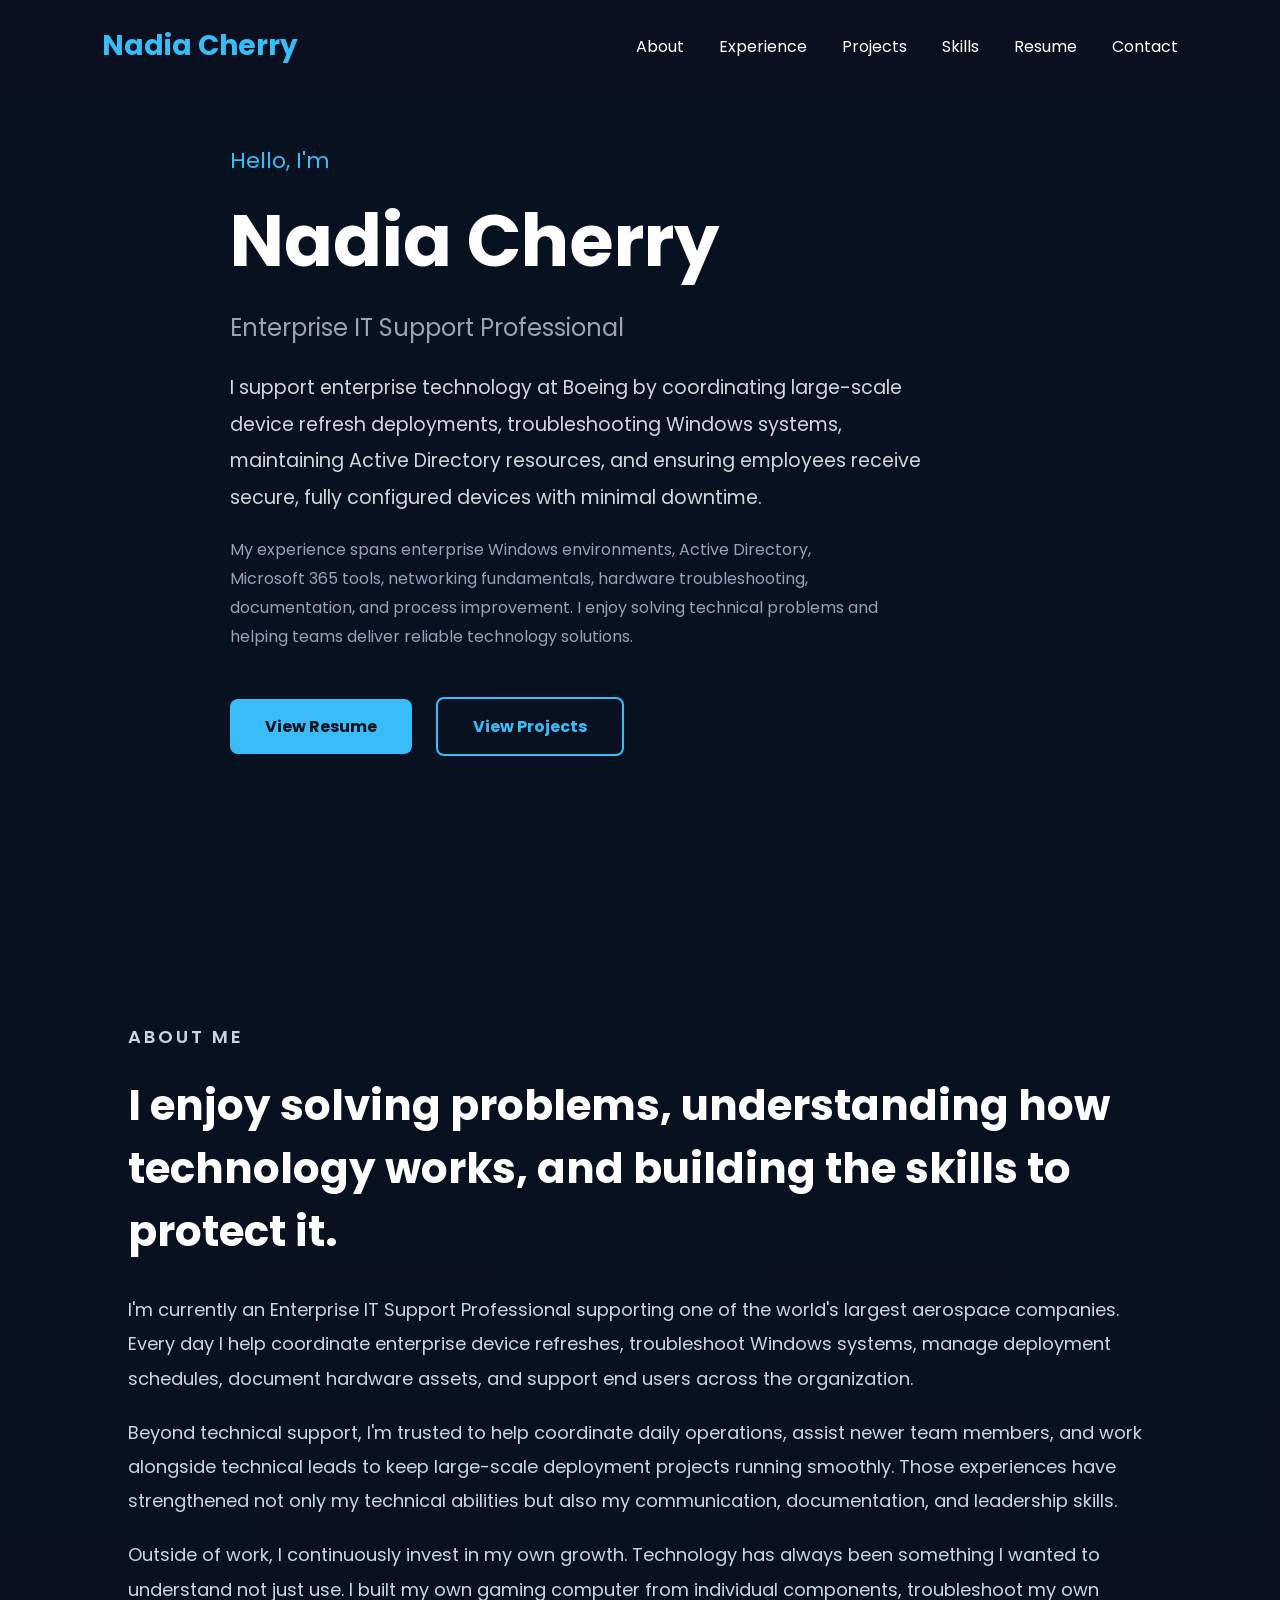
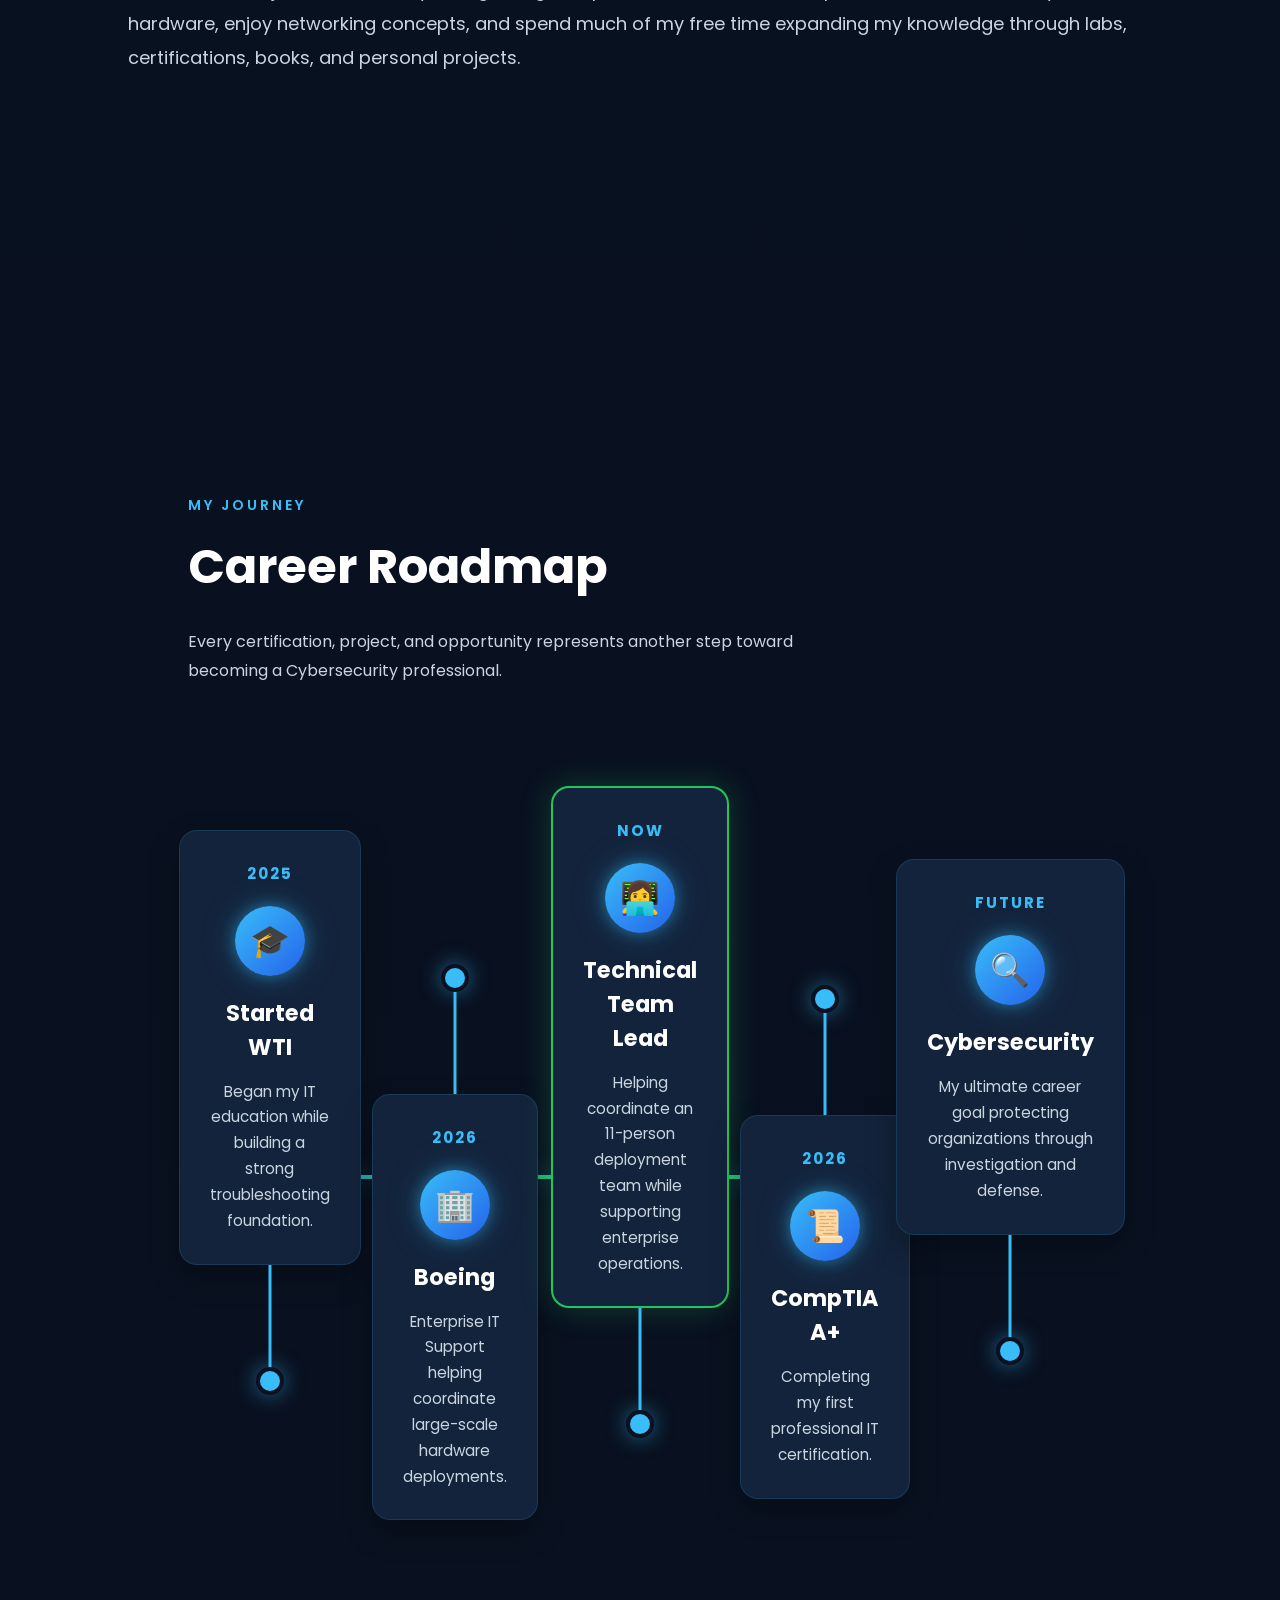
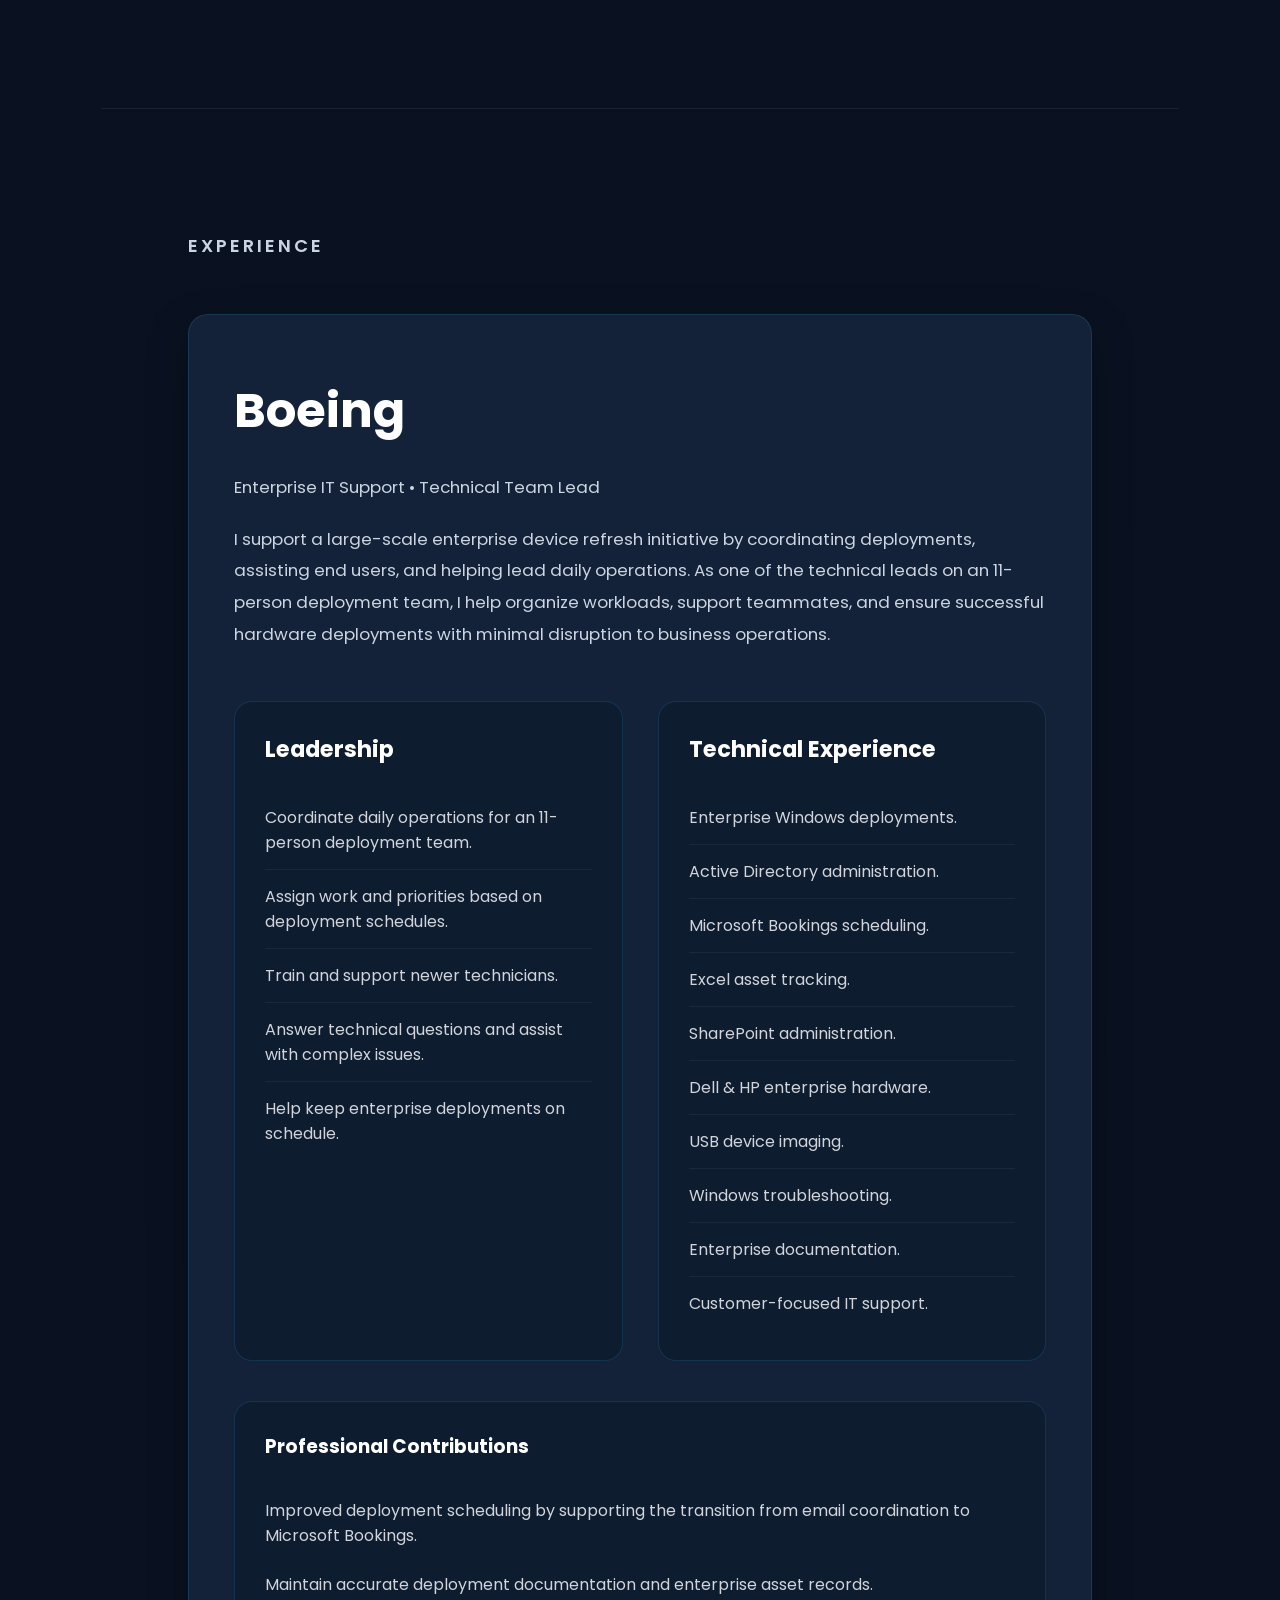
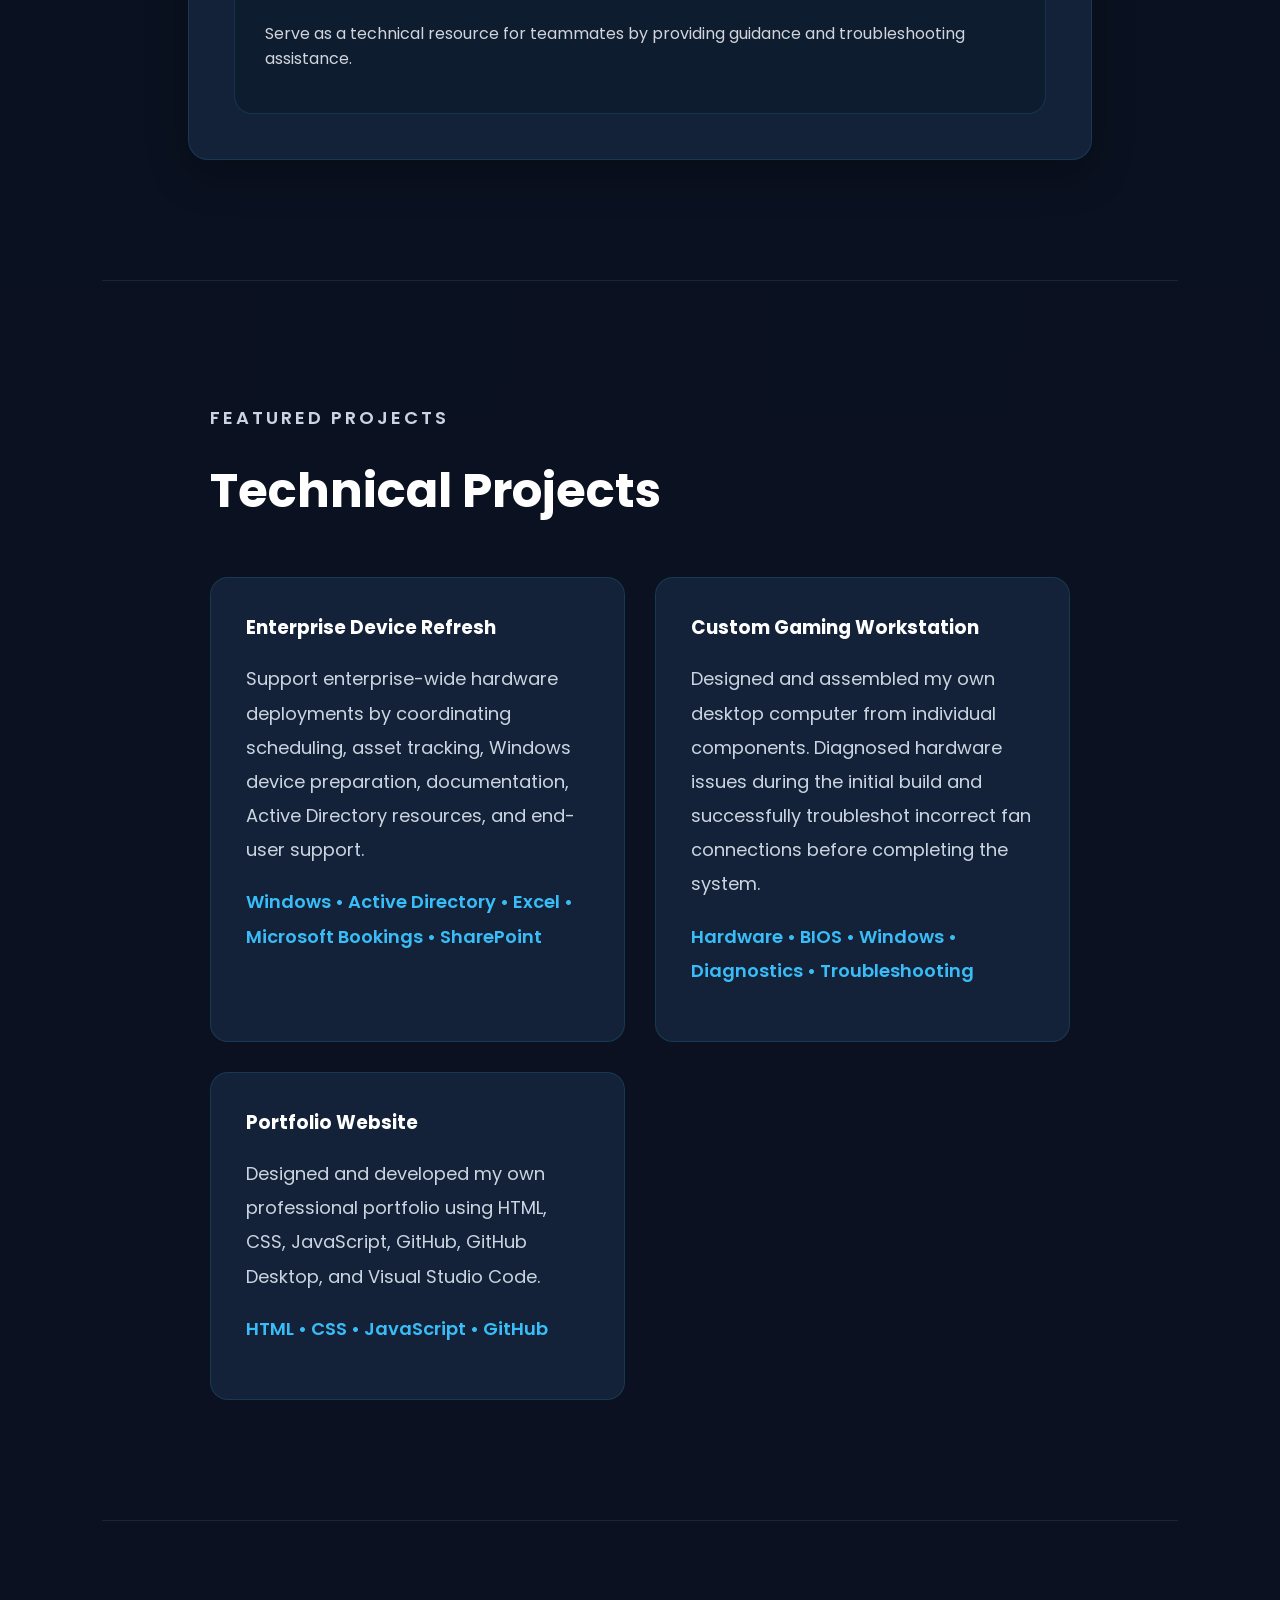
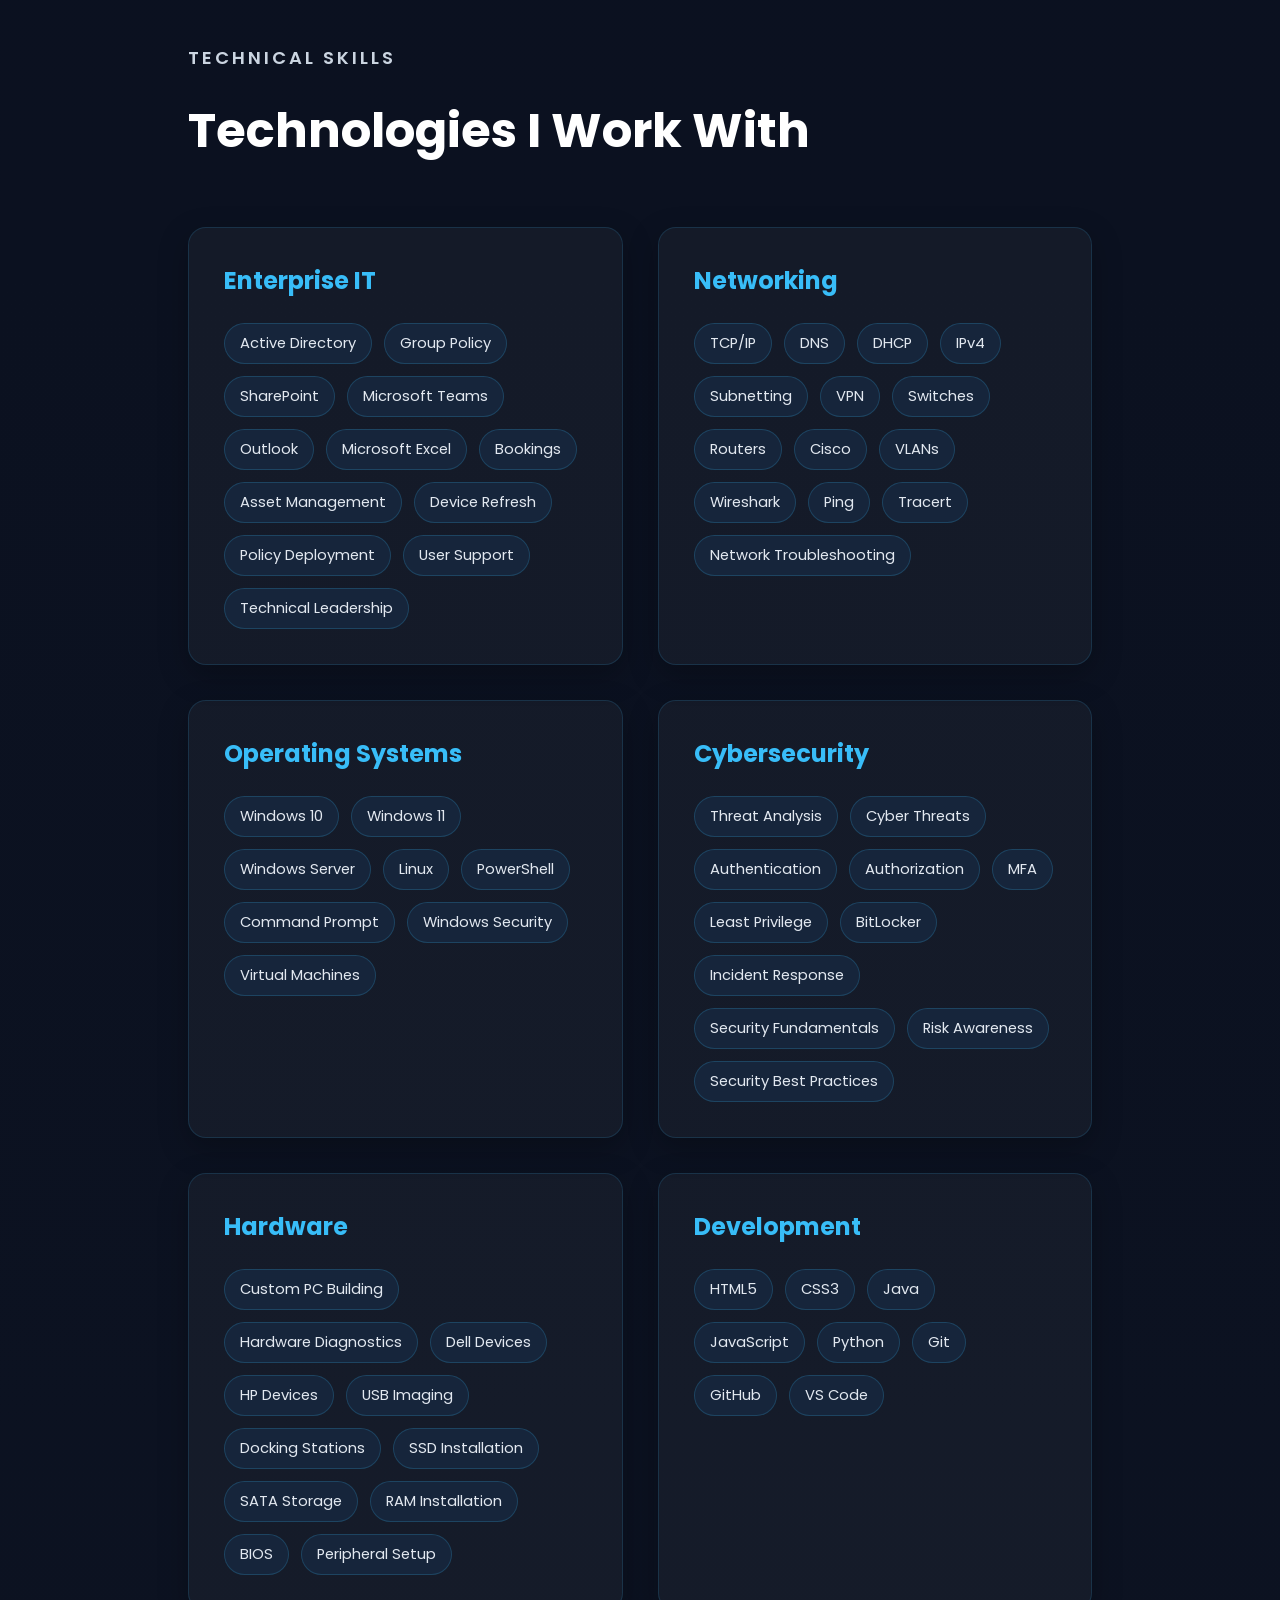
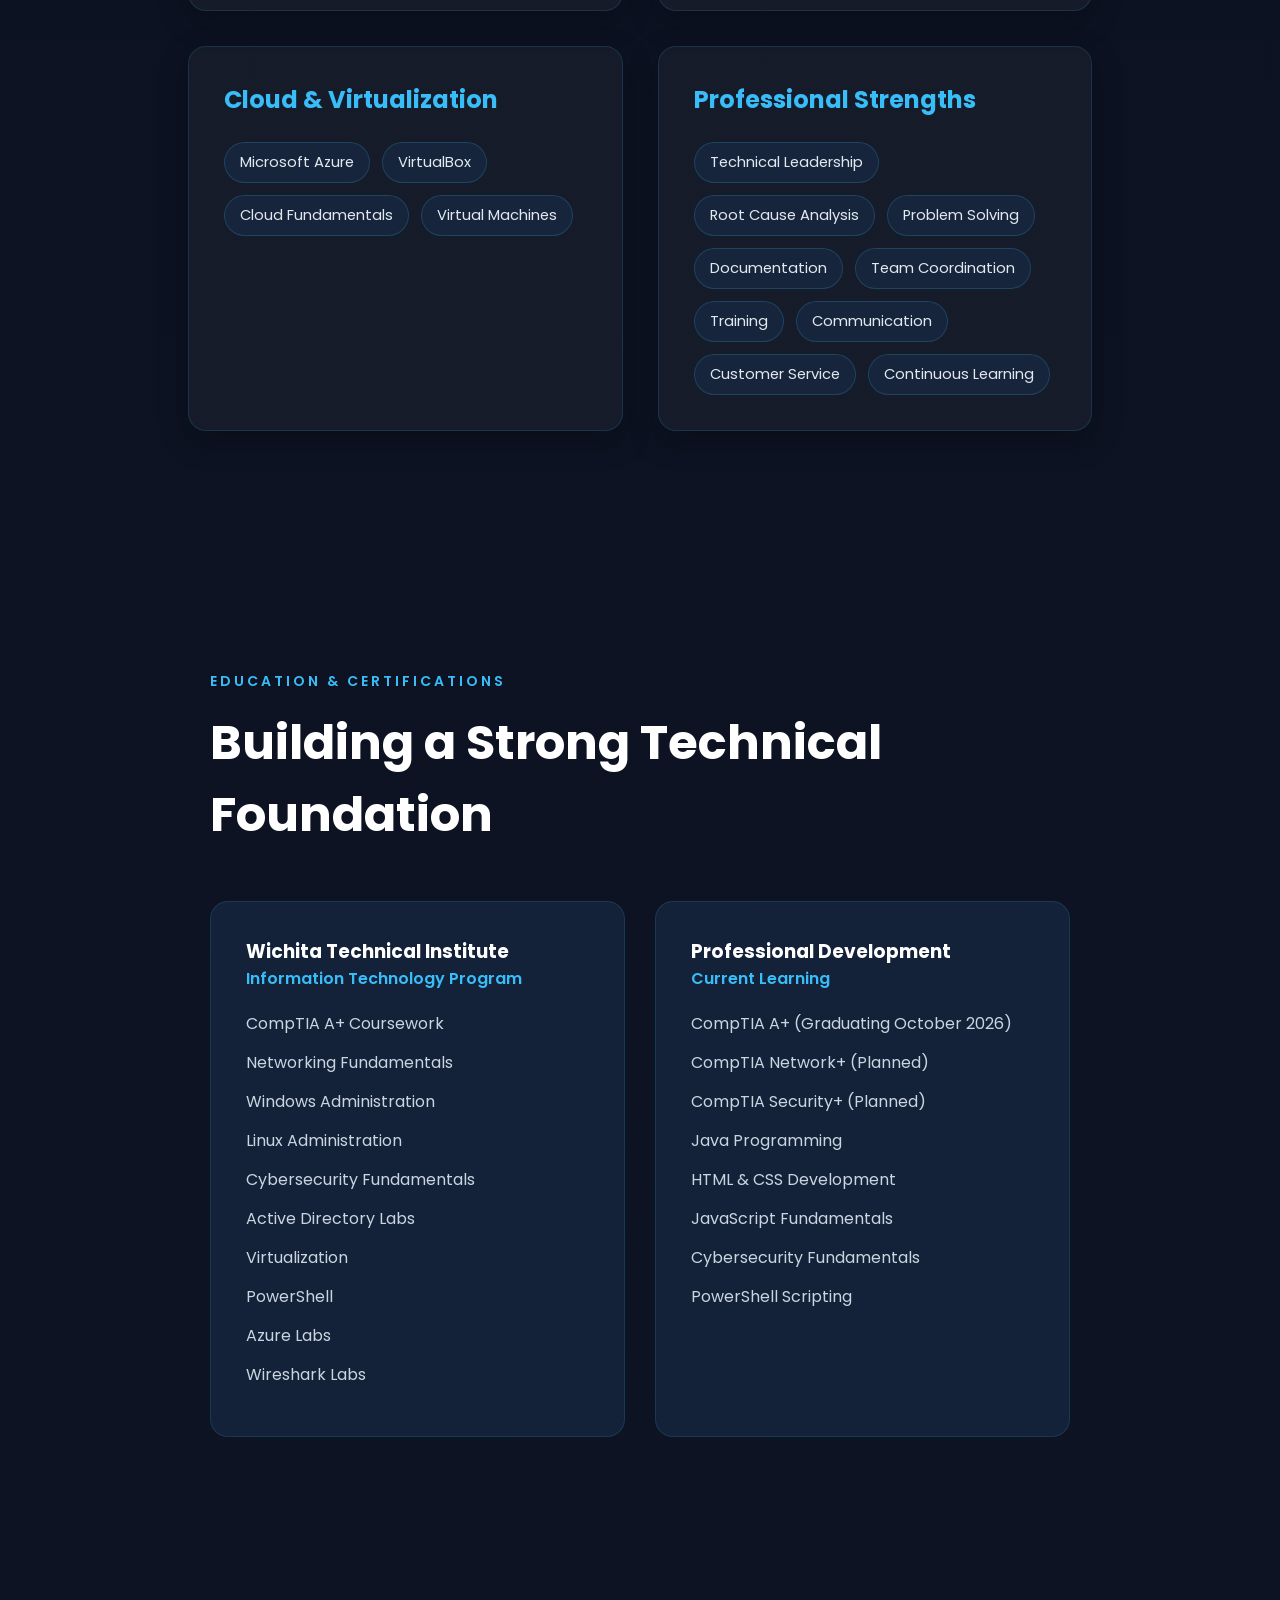
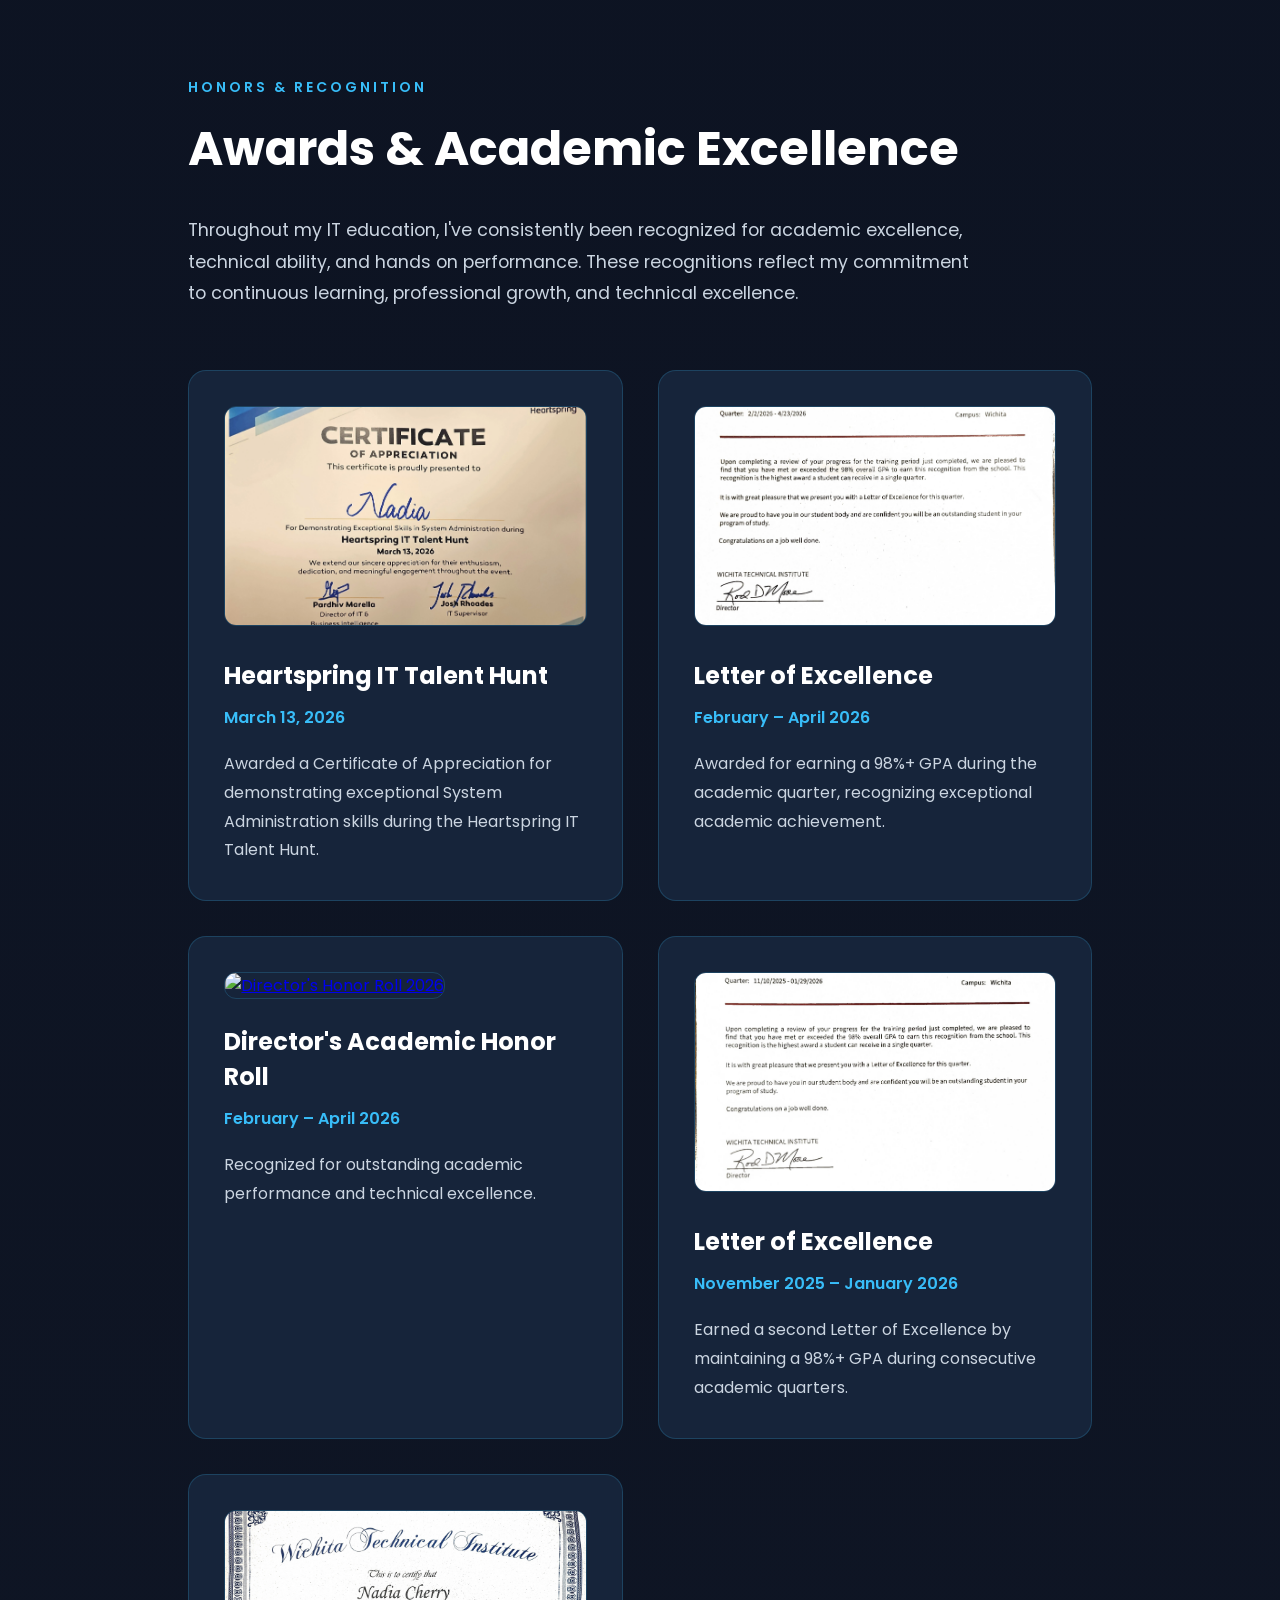
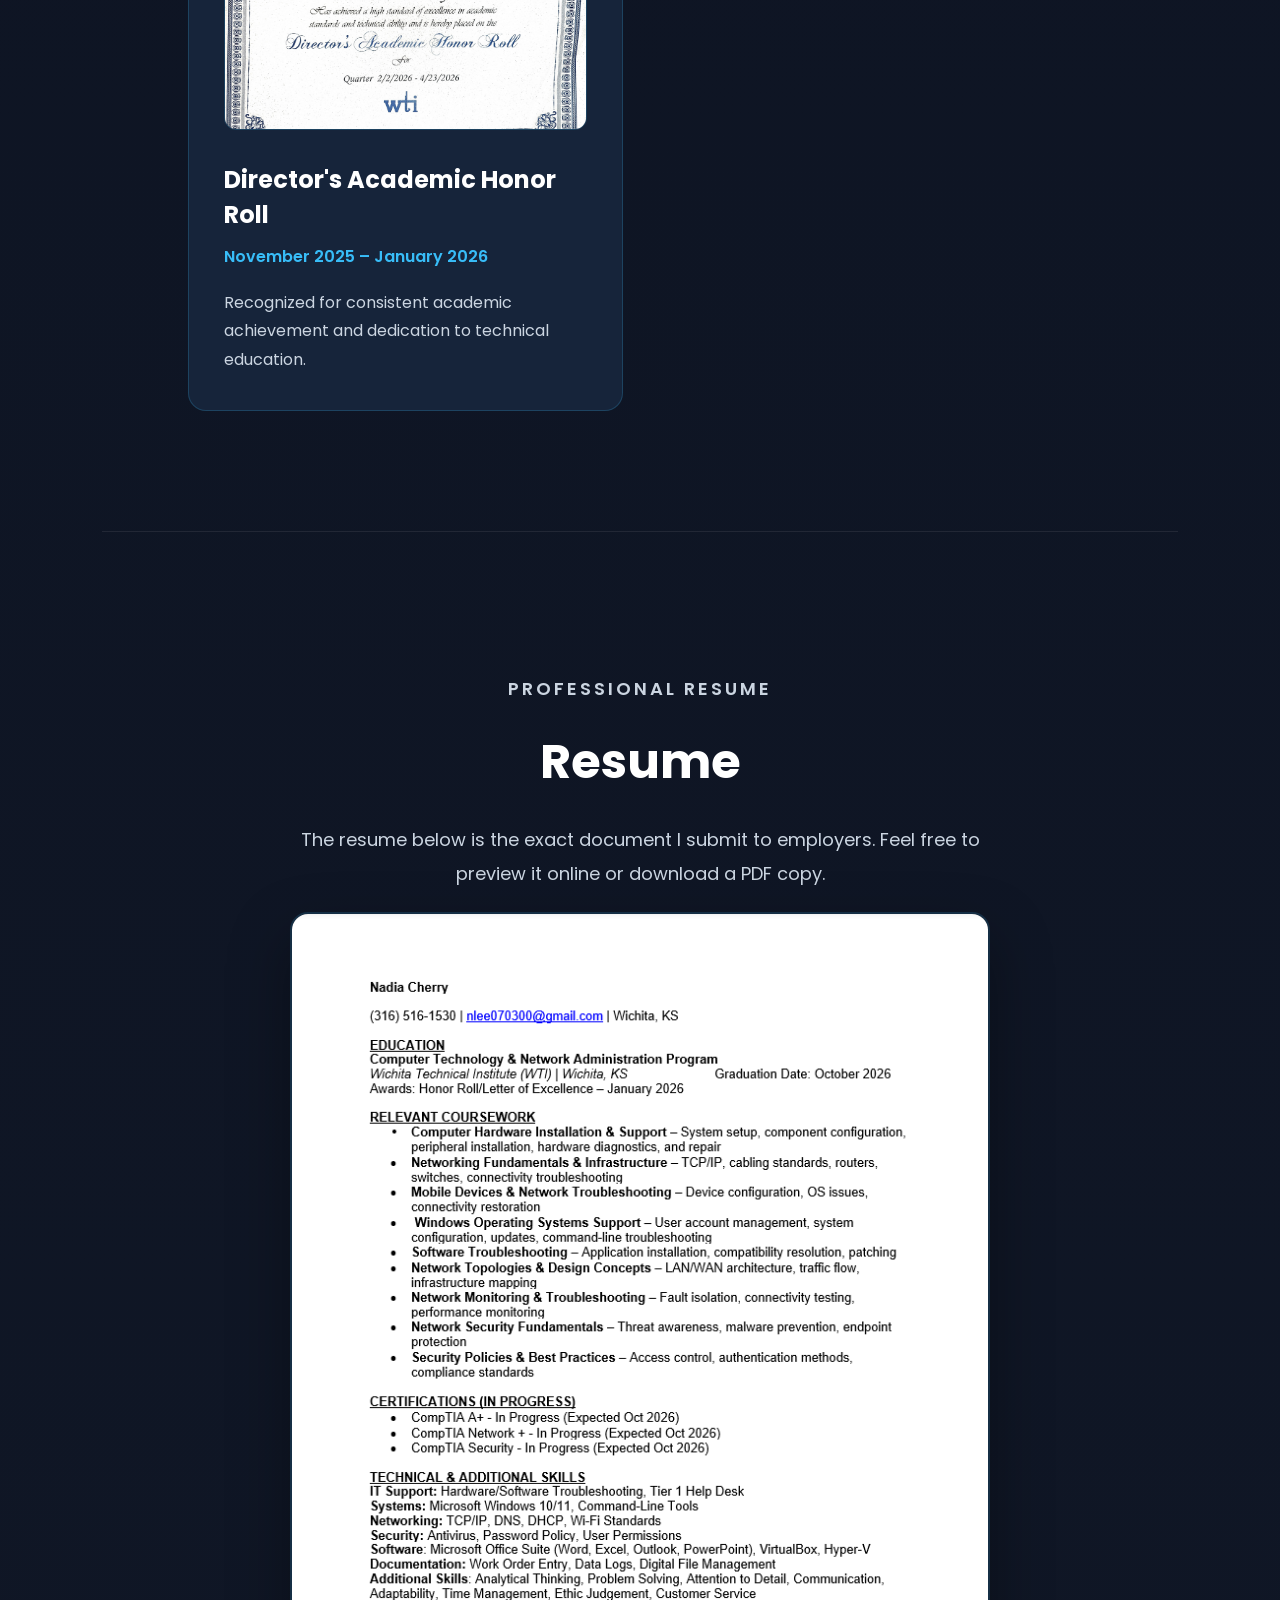
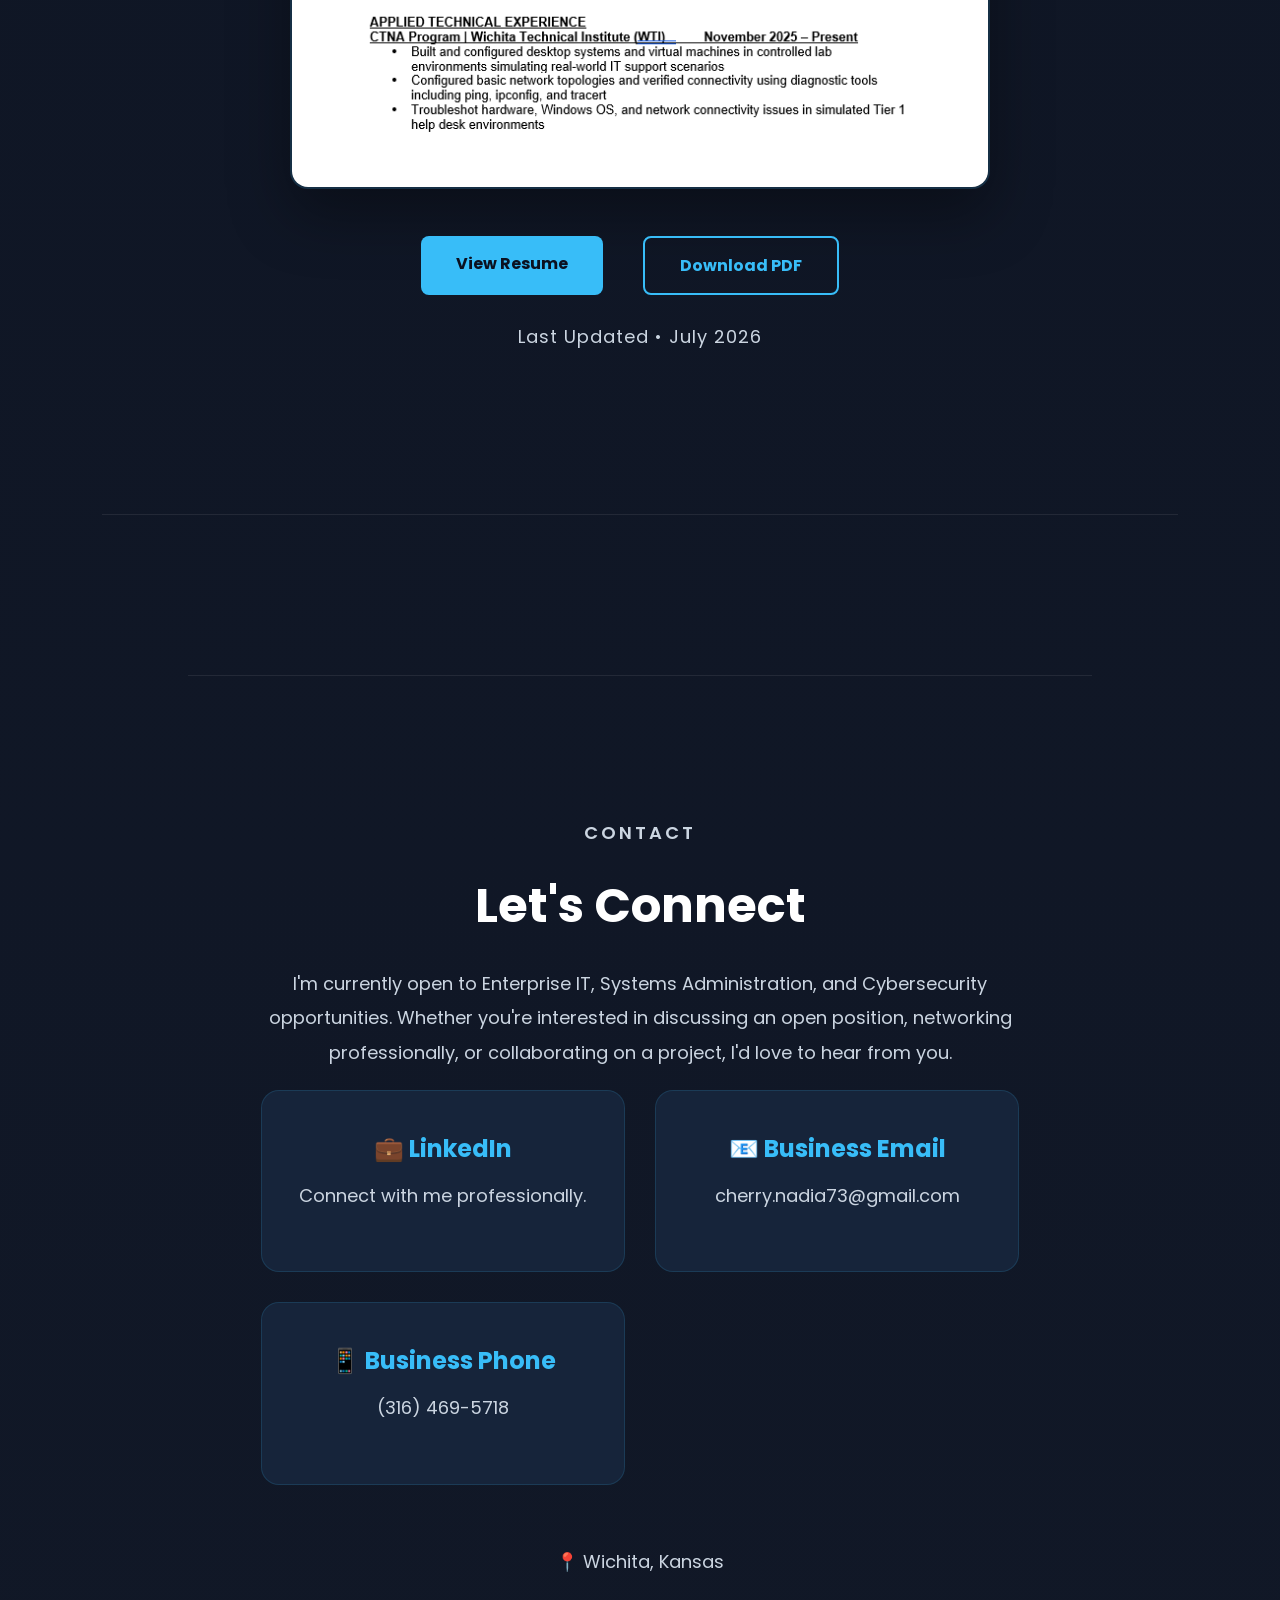
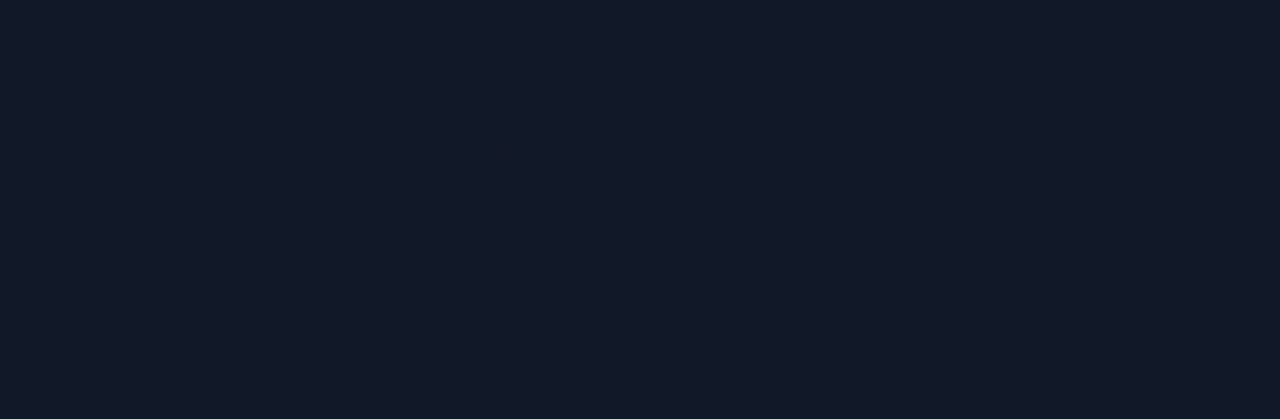
==== index.html @ d18d4cf1 "switched awards and added border" ====
<!DOCTYPE html>
<html lang="en">

<head>
    <meta charset="UTF-8">
    <meta name="viewport" content="width=device-width, initial-scale=1.0">

    <title>Nadia Cherry | Enterprise IT Support | Future Cybersecurity Professional</title>

    <!-- Google Font -->
    <link rel="preconnect" href="https://fonts.googleapis.com">
    <link rel="preconnect" href="https://fonts.gstatic.com" crossorigin>

    <link
        href="https://fonts.googleapis.com/css2?family=Poppins:wght@300;400;500;600;700;800&display=swap"
        rel="stylesheet">

    <link rel="stylesheet" href="style.css">
</head>

<body>

<header>

<nav class="navbar">

<div class="logo">
Nadia Cherry
</div>

<ul class="nav-links">

<li><a href="#about">About</a></li>

<li><a href="#experience">Experience</a></li>

<li><a href="#projects">Projects</a></li>

<li><a href="#skills">Skills</a></li>

<li><a href="#resume">Resume</a></li>

<li><a href="#contact">Contact</a></li>

</ul>

</nav>

</header>


<!-- HERO -->

<section class="hero">

<div class="hero-content">

<p class="intro">
Hello, I'm
</p>

<h1>
Nadia Cherry
</h1>

<h2>Enterprise IT Support Professional</h2>

<p class="description">
I support enterprise technology at Boeing by coordinating large-scale device refresh deployments, troubleshooting Windows systems, maintaining Active Directory resources, and ensuring employees receive secure, fully configured devices with minimal downtime.
</p>

<p class="mission">
My experience spans enterprise Windows environments, Active Directory, Microsoft 365 tools, networking fundamentals, hardware troubleshooting, documentation, and process improvement. I enjoy solving technical problems and helping teams deliver reliable technology solutions.

</p>

<div class="buttons">

<a href="#resume" class="btn primary">
View Resume
</a>

<a href="#projects" class="btn secondary">
View Projects
</a>

</div>

</div>

</section>



<!-- ABOUT -->

<section id="about" class="about">

<div class="container">

<p class="section-title">
ABOUT ME
</p>

<h2>
I enjoy solving problems, understanding how technology works, and building the skills to protect it.
</h2>

<p>
I'm currently an Enterprise IT Support Professional supporting one of the world's largest aerospace companies. Every day I help coordinate enterprise device refreshes, troubleshoot Windows systems, manage deployment schedules, document hardware assets, and support end users across the organization.
</p>

<p>
Beyond technical support, I'm trusted to help coordinate daily operations, assist newer team members, and work alongside technical leads to keep large-scale deployment projects running smoothly. Those experiences have strengthened not only my technical abilities but also my communication, documentation, and leadership skills.
</p>

<p>
Outside of work, I continuously invest in my own growth. Technology has always been something I wanted to understand not just use. I built my own gaming computer from individual components, troubleshoot my own hardware, enjoy networking concepts, and spend much of my free time expanding my knowledge through labs, certifications, books, and personal projects.

</section>

<!-- CAREER ROADMAP -->

<section id="roadmap" class="roadmap">

    <section id="roadmap" class="roadmap">

    <div class="container">

        <p class="section-title">
            MY JOURNEY
        </p>

        <h2>Career Roadmap</h2>

        <p class="roadmap-intro">
            Every certification, project, and opportunity represents another
            step toward becoming a Cybersecurity professional.
        </p>

        <div class="timeline">

            <!-- WTI -->

            <div class="timeline-item top">

                <div class="timeline-card">

                    <span class="year">2025</span>

                    <div class="icon">🎓</div>

                    <h3>Started WTI</h3>

                    <p>
                        Began my IT education while building a strong
                        troubleshooting foundation.
                    </p>

                </div>

            </div>

            <!-- Boeing -->

            <div class="timeline-item bottom">

                <div class="timeline-card">

                    <span class="year">2026</span>

                    <div class="icon">🏢</div>

                    <h3>Boeing</h3>

                    <p>
                        Enterprise IT Support helping coordinate
                        large-scale hardware deployments.
                    </p>

                </div>

            </div>

            <!-- Team Lead -->

            <div class="timeline-item top">

                <div class="timeline-card current">

                    <span class="year">Now</span>

                    <div class="icon">👩‍💻</div>

                    <h3>Technical Team Lead</h3>

                    <p>
                        Helping coordinate an 11-person deployment team
                        while supporting enterprise operations.
                    </p>

                </div>

            </div>

            <!-- A+ -->

            <div class="timeline-item bottom">

                <div class="timeline-card">

                    <span class="year">2026</span>

                    <div class="icon">📜</div>

                    <h3>CompTIA A+</h3>

                    <p>
                        Completing my first professional IT certification.
                    </p>

                </div>

            </div>

            <!-- Goal -->

            <div class="timeline-item top">

                <div class="timeline-card">

                    <span class="year">Future</span>

                    <div class="icon">🔍</div>

                    <h3>Cybersecurity</h3>

                    <p>
                        My ultimate career goal protecting organizations
                        through investigation and defense.
                    </p>

                </div>

            </div>

        </div>

    </div>

</section>

<!-- ==========================
     EXPERIENCE
========================== -->

<section id="experience" class="experience">

<div class="container">

<p class="section-title">
EXPERIENCE
</p>

<div class="experience-card">

<h2 class="company">
Boeing
</h2>

<p class="job-title">
Enterprise IT Support • Technical Team Lead
</p>

<p>
I support a large-scale enterprise device refresh initiative by coordinating deployments, assisting end users, and helping lead daily operations. As one of the technical leads on an 11-person deployment team, I help organize workloads, support teammates, and ensure successful hardware deployments with minimal disruption to business operations.
</p>

<div class="experience-grid">

<div class="info-card">

<h3>
Leadership
</h3>

<ul>

<li>Coordinate daily operations for an 11-person deployment team.</li>

<li>Assign work and priorities based on deployment schedules.</li>

<li>Train and support newer technicians.</li>

<li>Answer technical questions and assist with complex issues.</li>

<li>Help keep enterprise deployments on schedule.</li>

</ul>

</div>

<div class="info-card">

<h3>
Technical Experience
</h3>

<ul>

<li>Enterprise Windows deployments.</li>

<li>Active Directory administration.</li>

<li>Microsoft Bookings scheduling.</li>

<li>Excel asset tracking.</li>

<li>SharePoint administration.</li>

<li>Dell & HP enterprise hardware.</li>

<li>USB device imaging.</li>

<li>Windows troubleshooting.</li>

<li>Enterprise documentation.</li>

<li>Customer-focused IT support.</li>

</ul>

</div>

</div>

<div class="contributions">

<h3>
Professional Contributions
</h3>

<ul>

<li>Improved deployment scheduling by supporting the transition from email coordination to Microsoft Bookings.</li>

<li>Maintain accurate deployment documentation and enterprise asset records.</li>

<li>Serve as a technical resource for teammates by providing guidance and troubleshooting assistance.</li>

</ul>

</div>

</div>

</div>

</section>


<!-- PROJECTS -->

<section id="projects" class="projects">

<div class="container">

<p class="section-title">
FEATURED PROJECTS
</p>

<h2>
Technical Projects
</h2>

<div class="project-grid">

<!-- Project 1 -->

<div class="project-card">

<h3>Enterprise Device Refresh</h3>

<p>

Support enterprise-wide hardware deployments by coordinating scheduling,
asset tracking, Windows device preparation, documentation,
Active Directory resources, and end-user support.

</p>

<p class="tech">

Windows • Active Directory • Excel • Microsoft Bookings • SharePoint

</p>

</div>

<!-- Project 2 -->

<div class="project-card">

<h3>Custom Gaming Workstation</h3>

<p>

Designed and assembled my own desktop computer from individual components.
Diagnosed hardware issues during the initial build and successfully
troubleshot incorrect fan connections before completing the system.

</p>

<p class="tech">

Hardware • BIOS • Windows • Diagnostics • Troubleshooting

</p>

</div>

<!-- Project 3 -->

<div class="project-card">

<h3>Portfolio Website</h3>

<p>

Designed and developed my own professional portfolio using HTML, CSS,
JavaScript, GitHub, GitHub Desktop, and Visual Studio Code.

</p>

<p class="tech">

HTML • CSS • JavaScript • GitHub

</p>

</div>

</div>

</div>

</section>



<section id="skills" class="skills">

<div class="container">

<p class="section-title">
TECHNICAL SKILLS
</p>

<h2>
Technologies I Work With
</h2>

<div class="skills-grid">

<div class="skill-card">

<h3>Enterprise IT</h3>

<ul>
<li>Active Directory</li>
<li>Group Policy</li>
<li>SharePoint</li>
<li>Microsoft Teams</li>
<li>Outlook</li>
<li>Microsoft Excel</li>
<li>Bookings</li>
<li>Asset Management</li>
<li>Device Refresh</li>
<li>Policy Deployment</li>
<li>User Support</li>
<li>Technical Leadership</li>
</ul>

</div>

<div class="skill-card">

<h3>Networking</h3>

<ul>
<li>TCP/IP</li>
<li>DNS</li>
<li>DHCP</li>
<li>IPv4</li>
<li>Subnetting</li>
<li>VPN</li>
<li>Switches</li>
<li>Routers</li>
<li>Cisco</li>
<li>VLANs</li>
<li>Wireshark</li>
<li>Ping</li>
<li>Tracert</li>
<li>Network Troubleshooting</li>
</ul>

</div>

<div class="skill-card">

<h3>Operating Systems</h3>

<ul>
<li>Windows 10</li>
<li>Windows 11</li>
<li>Windows Server</li>
<li>Linux</li>
<li>PowerShell</li>
<li>Command Prompt</li>
<li>Windows Security</li>
<li>Virtual Machines</li>
</ul>

</div>

<div class="skill-card">

<h3>Cybersecurity</h3>

<ul>
<li>Threat Analysis</li>
<li>Cyber Threats</li>
<li>Authentication</li>
<li>Authorization</li>
<li>MFA</li>
<li>Least Privilege</li>
<li>BitLocker</li>
<li>Incident Response</li>
<li>Security Fundamentals</li>
<li>Risk Awareness</li>
<li>Security Best Practices</li>
</ul>

</div>

<div class="skill-card">

<h3>Hardware</h3>

<ul>
<li>Custom PC Building</li>
<li>Hardware Diagnostics</li>
<li>Dell Devices</li>
<li>HP Devices</li>
<li>USB Imaging</li>
<li>Docking Stations</li>
<li>SSD Installation</li>
<li>SATA Storage</li>
<li>RAM Installation</li>
<li>BIOS</li>
<li>Peripheral Setup</li>
</ul>

</div>

<div class="skill-card">

<h3>Development</h3>

<ul>
<li>HTML5</li>
<li>CSS3</li>
<li>Java</li>
<li>JavaScript</li>
<li>Python</li>
<li>Git</li>
<li>GitHub</li>
<li>VS Code</li>
</ul>

</div>

<div class="skill-card">

<h3>Cloud & Virtualization</h3>

<ul>
<li>Microsoft Azure</li>
<li>VirtualBox</li>
<li>Cloud Fundamentals</li>
<li>Virtual Machines</li>
</ul>

</div>

<div class="skill-card">

<h3>Professional Strengths</h3>

<ul>
<li>Technical Leadership</li>
<li>Root Cause Analysis</li>
<li>Problem Solving</li>
<li>Documentation</li>
<li>Team Coordination</li>
<li>Training</li>
<li>Communication</li>
<li>Customer Service</li>
<li>Continuous Learning</li>
</ul>

</div>

</div>

</div>

</section>

<section id="education" class="education">

<div class="container">

<p class="section-title">
EDUCATION & CERTIFICATIONS
</p>

<h2>
Building a Strong Technical Foundation
</h2>

<div class="education-grid">

<div class="education-card">

<h3>Wichita Technical Institute</h3>

<p class="education-subtitle">
Information Technology Program
</p>

<ul>

<li>CompTIA A+ Coursework</li>

<li>Networking Fundamentals</li>

<li>Windows Administration</li>

<li>Linux Administration</li>

<li>Cybersecurity Fundamentals</li>

<li>Active Directory Labs</li>

<li>Virtualization</li>

<li>PowerShell</li>

<li>Azure Labs</li>

<li>Wireshark Labs</li>

</ul>

</div>

<div class="education-card">

<h3>Professional Development</h3>

<p class="education-subtitle">
Current Learning
</p>

<ul>

<li>CompTIA A+ (Graduating October 2026)</li>

<li>CompTIA Network+ (Planned)</li>

<li>CompTIA Security+ (Planned)</li>

<li>Java Programming</li>

<li>HTML & CSS Development</li>

<li>JavaScript Fundamentals</li>

<li>Cybersecurity Fundamentals</li>

<li>PowerShell Scripting</li>

</ul>

</div>

</div>

</div>

</section>

<!-- HONORS & RECOGNITION -->

<section id="awards" class="awards">

    <div class="container">

        <p class="section-title">
            HONORS & RECOGNITION
        </p>

        <h2>
            Awards & Academic Excellence
        </h2>

        <p class="awards-intro">
            Throughout my IT education, I've consistently been recognized for
            academic excellence, technical ability, and hands on performance.
            These recognitions reflect my commitment to continuous learning,
            professional growth, and technical excellence.
        </p>

        <div class="awards-grid">

            <!-- Award 1 -->

            <div class="award-card">

        <a href="assets/awards/heartspring.png" target="_blank">

    <img
        src="assets/awards/heartspring.png"
        alt="Heartspring IT Talent Hunt Certificate"
        class="award-image">

</a>

                <h3>Heartspring IT Talent Hunt</h3>

                <p class="award-date">
                    March 13, 2026
                </p>

                <p class="award-description">
                    Awarded a Certificate of Appreciation for demonstrating
                    exceptional System Administration skills during the
                    Heartspring IT Talent Hunt.
                </p>

            </div>

            <!-- Award 2 -->

            <div class="award-card">

            <a href="assets/awards/letter-excellence-2026.png" target="_blank">

    <img
        src="assets/awards/letter-excellence-2026.png"
        class="award-image"
        alt="Letter of Excellence 2026">

</a>

                <h3>Letter of Excellence</h3>

                <p class="award-date">
                    February – April 2026
                </p>

                <p class="award-description">
                    Awarded for earning a 98%+ GPA during the academic quarter,
                    recognizing exceptional academic achievement.
                </p>

            </div>

            <!-- Award 3 -->

            <div class="award-card">

                <a href="assets/awards/honor-roll-2026.png" target="_blank">

    <img
        src="assets/awards/honor-roll-2026.png"
        class="award-image"
        alt="Director's Honor Roll 2026">

</a>

                <h3>Director's Academic Honor Roll</h3>

                <p class="award-date">
                    February – April 2026
                </p>

                <p class="award-description">
                    Recognized for outstanding academic performance and
                    technical excellence.
                </p>

            </div>

            <!-- Award 4 -->

            <div class="award-card">

                <a href="assets/awards/letter-excellence-2025.png" target="_blank">

    <img
        src="assets/awards/letter-excellence-2025.png"
        class="award-image"
        alt="Letter of Excellence 2025">

</a>

                <h3>Letter of Excellence</h3>

                <p class="award-date">
                    November 2025 – January 2026
                </p>

                <p class="award-description">
                    Earned a second Letter of Excellence by maintaining
                    a 98%+ GPA during consecutive academic quarters.
                </p>

            </div>

            <!-- Award 5 -->

            <div class="award-card">

                <a href="assets/awards/honor-roll-2025.png" target="_blank">

    <img
        src="assets/awards/honor-roll-2025.png"
        class="award-image"
        alt="Director's Honor Roll 2025">

</a>

                <h3>Director's Academic Honor Roll</h3>

                <p class="award-date">
                    November 2025 – January 2026
                </p>

                <p class="award-description">
                    Recognized for consistent academic achievement and
                    dedication to technical education.
                </p>

            </div>

        </div>

    </div>

</section>

<!-- RESUME -->

<section id="resume" class="resume">

    <div class="container">

        <p class="section-title">
            PROFESSIONAL RESUME
        </p>

        <h2>Resume</h2>

        <p class="resume-intro">
            The resume below is the exact document I submit to employers.
            Feel free to preview it online or download a PDF copy.
        </p>

        <div class="resume-container">

           <a href="assets/resume/resume.pdf" target="_blank">

                <img
                    src="assets/resume/resume-preview.png"
                    alt="Nadia Cherry Resume"
                    class="resume-preview">

            </a>

            <div class="resume-buttons">

               <a href="assets/resume/resume.pdf"
                    target="_blank"
                    class="btn primary">
                    View Resume
                </a>

               <a href="assets/resume/resume.pdf"
   target="_blank"
   class="btn secondary">
    Download PDF
</a>

            </div>


            <p class="resume-date">
    Last Updated • July 2026
            </p>

        </div>

    </div>


</section>

<!-- CONTACT -->

<section id="contact" class="contact">

<div class="container">

<p class="section-title">

<!-- CONTACT -->

<section id="contact" class="contact">

    <div class="container">

        <p class="section-title">
            CONTACT
        </p>

        <h2>Let's Connect</h2>

        <p class="contact-text">
            I'm currently open to Enterprise IT, Systems Administration,
            and Cybersecurity opportunities. Whether you're interested in
            discussing an open position, networking professionally, or
            collaborating on a project, I'd love to hear from you.
        </p>

        <div class="contact-grid">

            <a href="https://www.linkedin.com/in/nadia-cherry-7a3a58313/"
               target="_blank"
               class="contact-card">

                <h3>💼 LinkedIn</h3>

                <p>Connect with me professionally.</p>

            </a>

            <a href="mailto:cherry.nadia73@gmail.com"
               class="contact-card">

                <h3>📧 Business Email</h3>

                <p>cherry.nadia73@gmail.com</p>

            </a>

            <a href="tel:+13164695718"
               class="contact-card">

                <h3>📱 Business Phone</h3>

                <p>(316) 469-5718</p>

            </a>

        </div>

        <p class="contact-location">
            📍 Wichita, Kansas
        </p>

    </div>

</section>


<script src="script.js"></script>

</body>

</html>
---- style.css ----
/* ===========================
   Nadia Cherry Portfolio
   Version 1.0
=========================== */

*{
    margin:0;
    padding:0;
    box-sizing:border-box;
}

html{
    scroll-behavior:smooth;
}

body{

    font-family: 'Poppins', sans-serif;

    background: linear-gradient(180deg, #081120 0%, #0B1120 45%, #111827 100%);

    color:white;

}

/* Navigation */

.navbar{

    display:flex;

    justify-content:space-between;

    align-items:center;

    padding:25px 8%;

    position:fixed;

    width:100%;

    top:0;

    background:rgba(11,17,32,.85);

    backdrop-filter:blur(12px);

    z-index:1000;

}

.logo{

    font-size:28px;

    font-weight:bold;

    color:#38BDF8;

}

.nav-links{

    display:flex;

    list-style:none;

    gap:35px;

}

.nav-links a{

    color:white;

    text-decoration:none;

    transition:.3s;

}

.nav-links a:hover{

    color:#38BDF8;

}

/* Hero */

.hero{

    min-height:100vh;

    display:flex;

    flex-direction:column;

    justify-content:center;

    align-items:flex-start;

    max-width:900px;

    margin:auto;

    padding:120px 40px;

}

.intro{

    color:#38BDF8;

    font-size:22px;

    margin-bottom:10px;

}

.hero h1{

    font-size:72px;

    margin-bottom:15px;

}

.hero h2{

    color:#9CA3AF;

    font-weight:400;

    margin-bottom:25px;

}

.description{

    max-width:700px;

    font-size:1.2rem;

    line-height:1.9;

    color:#D1D5DB;

    margin-bottom:20px;

}

/* Buttons */

.buttons{

    margin-top:45px;

}

.btn{

    display:inline-block;

    padding:15px 35px;

    border-radius:8px;

    text-decoration:none;

    margin-right:20px;

    transition:.3s;

    font-weight:bold;

}

.primary{

    background:#38BDF8;

    color:#0B1120;

}

.primary:hover{

    transform:translateY(-4px);

}

.secondary{

    border:2px solid #38BDF8;

    color:#38BDF8;

}

.secondary:hover{

    background:#38BDF8;

    color:#0B1120;

}

.mission{

    color:#94A3B8;

    font-size:1rem;

    line-height:1.8;

    max-width:650px;

    margin-bottom:40px;

}
.mission{

    color:#94A3B8;

    font-size:1rem;

    line-height:1.8;

    max-width:650px;

    margin-bottom:40px;

}

/* ===========================
   Sections
=========================== */

section{
    padding:120px 10%;
}

.container{
    max-width:1100px;
    margin:0 auto;
}

.section-title{
    color:#38BDF8;
    font-size:14px;
    font-weight:600;
    letter-spacing:3px;
    margin-bottom:15px;
}

.about h2,
.experience h2,
.projects h2,
.skills h2,
.resume h2,
.contact h2{
    font-size:42px;
    margin-bottom:30px;
}

.about p,
.experience p,
.projects p,
.skills p,
.resume p,
.contact p{
    color:#CBD5E1;
    line-height:1.9;
    font-size:18px;
    margin-bottom:20px;
}

.experience,
.projects,
.skills,
.resume,
.contact{
    border-top:1px solid rgba(255,255,255,.08);
}



/* ==========================
   PROJECTS
========================== */

.project-grid{

display:grid;

grid-template-columns:repeat(auto-fit,minmax(320px,1fr));

gap:30px;

margin-top:50px;

}

.project-card{

background:#132238;

padding:35px;

border-radius:18px;

border:1px solid rgba(56,189,248,.15);

transition:.35s;

}

.project-card:hover{

transform:translateY(-8px);

border-color:#38BDF8;

box-shadow:0 0 25px rgba(56,189,248,.15);

}

.project-card h3{

margin-bottom:20px;

}

.project-card p{

margin-bottom:18px;

}

.tech{

color:#38BDF8 !important;

font-weight:600;

}
/* ==========================
   PROJECTS
========================== */

.project-grid{

display:grid;

grid-template-columns:repeat(auto-fit,minmax(320px,1fr));

gap:30px;

margin-top:50px;

}

.project-card{

background:#132238;

padding:35px;

border-radius:18px;

border:1px solid rgba(56,189,248,.15);

transition:.35s;

}

.project-card:hover{

transform:translateY(-8px);

border-color:#38BDF8;

box-shadow:0 0 25px rgba(56,189,248,.15);

}

.project-card h3{

margin-bottom:20px;

}

.project-card p{

margin-bottom:18px;

}

.tech{

color:#38BDF8 !important;

font-weight:600;

}

/* ==========================
   EDUCATION
========================== */

.education-grid{

display:grid;

grid-template-columns:repeat(auto-fit,minmax(350px,1fr));

gap:30px;

margin-top:50px;

}

.education-card{

background:#132238;

padding:35px;

border-radius:18px;

border:1px solid rgba(56,189,248,.15);

transition:.3s;

}

.education-card:hover{

transform:translateY(-8px);

border-color:#38BDF8;

}

.education-subtitle{

color:#38BDF8;

margin-bottom:20px;

font-weight:600;

}

.education-card ul{

list-style:none;

}

.education-card li{

margin-bottom:14px;

color:#CBD5E1;

}

/* ==========================
   SKILLS
========================== */

.skills{

    padding:120px 8%;

}

.skills .container{

    max-width:1300px;

    margin:auto;

}

.skills-grid{

    display:grid;

    grid-template-columns:repeat(auto-fit,minmax(350px,1fr));

    gap:35px;

    margin-top:60px;

}

.skill-card{

    background:rgba(255,255,255,.04);

    border:1px solid rgba(56,189,248,.15);

    border-radius:18px;

    padding:35px;

    transition:.35s;

    display:flex;

    flex-direction:column;

    min-height:280px;

    box-shadow:0 10px 30px rgba(0,0,0,.25);

}

.skill-card:hover{

    transform:translateY(-10px);

    border-color:#38BDF8;

    box-shadow:0 18px 45px rgba(56,189,248,.18);

}

.skill-card h3{

    color:#38BDF8;

    font-size:1.5rem;

    margin-bottom:25px;

    font-weight:700;

}

.skill-card ul{

    display:flex;

    flex-wrap:wrap;

    gap:12px;

    list-style:none;

}

.skill-card li{

    background:#16253B;

    border:1px solid rgba(56,189,248,.20);

    color:#E2E8F0;

    padding:9px 15px;

    border-radius:999px;

    font-size:.92rem;

    transition:.25s;

    cursor:default;

}

.skill-card li:hover{

    background:#38BDF8;

    color:#081120;

    transform:scale(1.05);

}

@media(max-width:900px){

.skills-grid{

grid-template-columns:1fr;

}

}
/* ==========================
   EXPERIENCE
========================== */

.experience{

    padding:120px 8%;

}

.experience .container{

    max-width:1300px;

    margin:auto;

}

.experience-card{

    background:#132238;

    border:1px solid rgba(56,189,248,.15);

    border-radius:20px;

    padding:45px;

    margin-top:50px;

    box-shadow:0 15px 40px rgba(0,0,0,.25);

}

.company{

    font-size:3rem;

    font-weight:700;

    color:white;

}

.job-title{

    font-size:1.5rem;

    color:#38BDF8;

    margin:10px 0 35px;

}

.experience-card p{

    color:#CBD5E1;

    line-height:1.9;

    font-size:1.05rem;

}

.experience-grid{

    display:grid;

    grid-template-columns:1fr 1fr;

    gap:35px;

    margin-top:50px;

}

.info-card{

    background:#0E1C30;

    border:1px solid rgba(56,189,248,.15);

    border-radius:18px;

    padding:30px;

}

.info-card h3{

    color:white;

    margin-bottom:25px;

    font-size:1.4rem;

}

.info-card ul{

    list-style:none;

}

.info-card li{

    padding:14px 0;

    color:#D1D5DB;

    border-bottom:1px solid rgba(255,255,255,.05);

}

.info-card li:last-child{

    border-bottom:none;

}

.contributions{

    margin-top:40px;

    background:#0E1C30;

    border-radius:18px;

    padding:30px;

    border:1px solid rgba(56,189,248,.15);

}

.contributions h3{

    margin-bottom:25px;

}

.contributions ul{

    list-style:none;

}

.contributions li{

    padding:12px 0;

    color:#D1D5DB;

}

@media(max-width:900px){

.experience-grid{

grid-template-columns:1fr;

}

.company{

font-size:2.2rem;

}

}

/* ==========================
   CAREER ROADMAP
========================== */

.roadmap{

    padding:140px 8%;

}

.roadmap .container{

    max-width:1400px;

    margin:auto;

}

.roadmap h2{

    font-size:3rem;

    margin:15px 0 25px;

}

.roadmap-intro{

    max-width:650px;

    color:#CBD5E1;

    line-height:1.8;

    margin-bottom:100px;

}

/* Timeline */

.timeline{

    position:relative;

    display:flex;

    justify-content:space-between;

    align-items:center;

    margin-top:80px;

}

/* Horizontal line */

.timeline::before{

    content:"";

    position:absolute;

    top:50%;

    left:0;

    width:100%;

    height:4px;

    background:#334155;

    transform:translateY(-50%);

}

/* Timeline Item */

.timeline-item{

    width:18%;

    position:relative;

    display:flex;

    justify-content:center;

}

/* Alternate cards */

.timeline-item.top{

    margin-bottom:260px;

}

.timeline-item.bottom{

    margin-top:260px;

}

/* ==========================
   Timeline Cards
========================== */

.timeline-card{

    background:#13233b;

    border:1px solid rgba(56,189,248,.15);

    border-radius:18px;

    padding:30px;

    width:240px;

    text-align:center;

    transition:.35s ease;

    box-shadow:0 12px 30px rgba(0,0,0,.30);

}

.timeline-card:hover{

    transform:translateY(-10px);

    border-color:#38BDF8;

    box-shadow:0 15px 40px rgba(56,189,248,.20);

}

/* Current Position */

.timeline-card.current{

    border:2px solid #22C55E;

    box-shadow:0 0 30px rgba(34,197,94,.25);

}

/* ==========================
   Timeline Icons
========================== */

.icon{

    width:70px;

    height:70px;

    margin:20px auto;

    border-radius:50%;

    background:linear-gradient(135deg,#38BDF8,#2563EB);

    display:flex;

    justify-content:center;

    align-items:center;

    font-size:32px;

    box-shadow:
      0 0 15px rgba(56,189,248,.45),
    0 0 35px rgba(56,189,248,.25);

}

.year{

    color:#38BDF8;

    font-weight:700;

    font-size:.95rem;

    letter-spacing:2px;

    text-transform:uppercase;

}

.timeline-card h3{

    margin:15px 0;

    font-size:1.4rem;

}

.timeline-card p{

    color:#CBD5E1;

    line-height:1.7;

    font-size:.95rem;

}

/* ==========================
   Roadmap Layout
========================== */

/* Top milestones */

.milestone.top{

    transform:translateY(-90px);

}

/* Bottom milestones */

.milestone.bottom{

    transform:translateY(120px);

}

/* Put the bottom dot back on the line */

.milestone.bottom .dot{

    order:-1;

    margin-bottom:20px;

}

/* ==========================
   Timeline Connectors
========================== */

.timeline-item::before{

    content:"";

    position:absolute;

    width:3px;

    background:#38BDF8;

    left:50%;

    transform:translateX(-50%);

}

/* Cards ABOVE the line */

.timeline-item.top::before{

    top:100%;

    height:120px;

}

/* Cards BELOW the line */

.timeline-item.bottom::before{

    bottom:100%;

    height:120px;

}

/* Timeline Circle */

.timeline-item::after{

    content:"";

    position:absolute;

    width:20px;

    height:20px;

    border-radius:50%;

    background:#38BDF8;

    border:4px solid #0B1120;

    left:50%;

    transform:translateX(-50%);

    box-shadow:0 0 20px rgba(56,189,248,.5);

}

/* Top circles */

.timeline-item.top::after{

    bottom:-130px;

}

/* Bottom circles */

.timeline-item.bottom::after{

    top:-130px;

}

.timeline::before{

    content:"";

    position:absolute;

    top:50%;

    left:0;

    width:100%;

    height:4px;

   background:linear-gradient(
90deg,
#38BDF8,
#22C55E,
#38BDF8
);

border-radius:50px;

box-shadow:0 0 25px rgba(56,189,248,.4);

    transform:translateY(-50%);

}

/* ==========================
   RESUME
========================== */

.resume{

    padding:140px 8%;

}

.resume .container{

    max-width:1200px;

    margin:auto;

    text-align:center;

}

.resume h2{

    font-size:3rem;

    margin:15px 0 25px;

}

.resume-intro{

    color:#CBD5E1;

    max-width:700px;

    margin:0 auto 70px;

    line-height:1.8;

}

.resume-container{

    display:flex;

    flex-direction:column;

    align-items:center;

}

.resume-preview{

    width:100%;

    max-width:700px;

    border-radius:18px;

    border:2px solid rgba(56,189,248,.15);

    box-shadow:0 25px 60px rgba(0,0,0,.35);

    transition:.35s ease;

    cursor:pointer;

}

.resume-preview:hover{

    transform:translateY(-10px) scale(1.02);

    border-color:#38BDF8;

    box-shadow:0 30px 70px rgba(56,189,248,.25);

}

.resume-buttons{

    margin-top:40px;

    display:flex;

    gap:20px;

    justify-content:center;

    flex-wrap:wrap;

}

.resume-date{

    margin-top:25px;

    color:#94A3B8;

    font-size:.9rem;

    letter-spacing:1px;

}

/* ===========================
   AWARDS
=========================== */

.awards{

    padding:120px 8%;

}

.awards-intro{

    max-width:800px;

    margin:30px 0 60px;

    color:#CBD5E1;

    font-size:1.1rem;

    line-height:1.8;

}

.awards-grid{

    display:grid;

    grid-template-columns:repeat(auto-fit,minmax(320px,1fr));

    gap:35px;

}

.award-card{

    background:#16243A;

    border:1px solid rgba(56,189,248,.20);

    border-radius:18px;

    padding:35px;

    transition:.35s;

}

.award-card:hover{

    transform:translateY(-8px);

    border-color:#38BDF8;

    box-shadow:0 15px 35px rgba(56,189,248,.20);

}

.award-icon{

    font-size:42px;

    margin-bottom:20px;

}

.award-card h3{

    font-size:1.5rem;

    margin-bottom:12px;

}

.award-date{

    color:#38BDF8;

    font-weight:600;

    margin-bottom:20px;

}

.award-description{

    color:#CBD5E1;

    line-height:1.8;

}
.award-image{

    width:100%;

    height:220px;

    object-fit:cover;

    border-radius:12px;

    margin-bottom:25px;

    border:1px solid rgba(56,189,248,.20);

    transition:.35s ease;

}

.award-card:hover .award-image{

    transform:scale(1.03);

}

/* ===========================
   CONTACT
=========================== */

.contact{

    padding:140px 8%;

}

.contact .container{

    max-width:1200px;

    margin:auto;

    text-align:center;

}

.contact h2{

    font-size:3rem;

    margin:15px 0 25px;

}

.contact-text{

    max-width:750px;

    margin:0 auto 70px;

    color:#CBD5E1;

    line-height:1.8;

    font-size:1.05rem;

}

.contact-grid{

    display:grid;

    grid-template-columns:repeat(auto-fit,minmax(280px,1fr));

    gap:30px;

}

.contact-card{

    background:#16243A;

    border:1px solid rgba(56,189,248,.15);

    border-radius:18px;

    padding:40px 30px;

    text-decoration:none;

    transition:.35s ease;

}

.contact-card:hover{

    transform:translateY(-10px);

    border-color:#38BDF8;

    box-shadow:0 15px 40px rgba(56,189,248,.20);

}

.contact-card h3{

    color:#38BDF8;

    font-size:1.5rem;

    margin-bottom:15px;

}

.contact-card p{

    color:#CBD5E1;

    line-height:1.7;

}

.contact-location{

    margin-top:60px;

    color:#94A3B8;

    font-size:1rem;

}
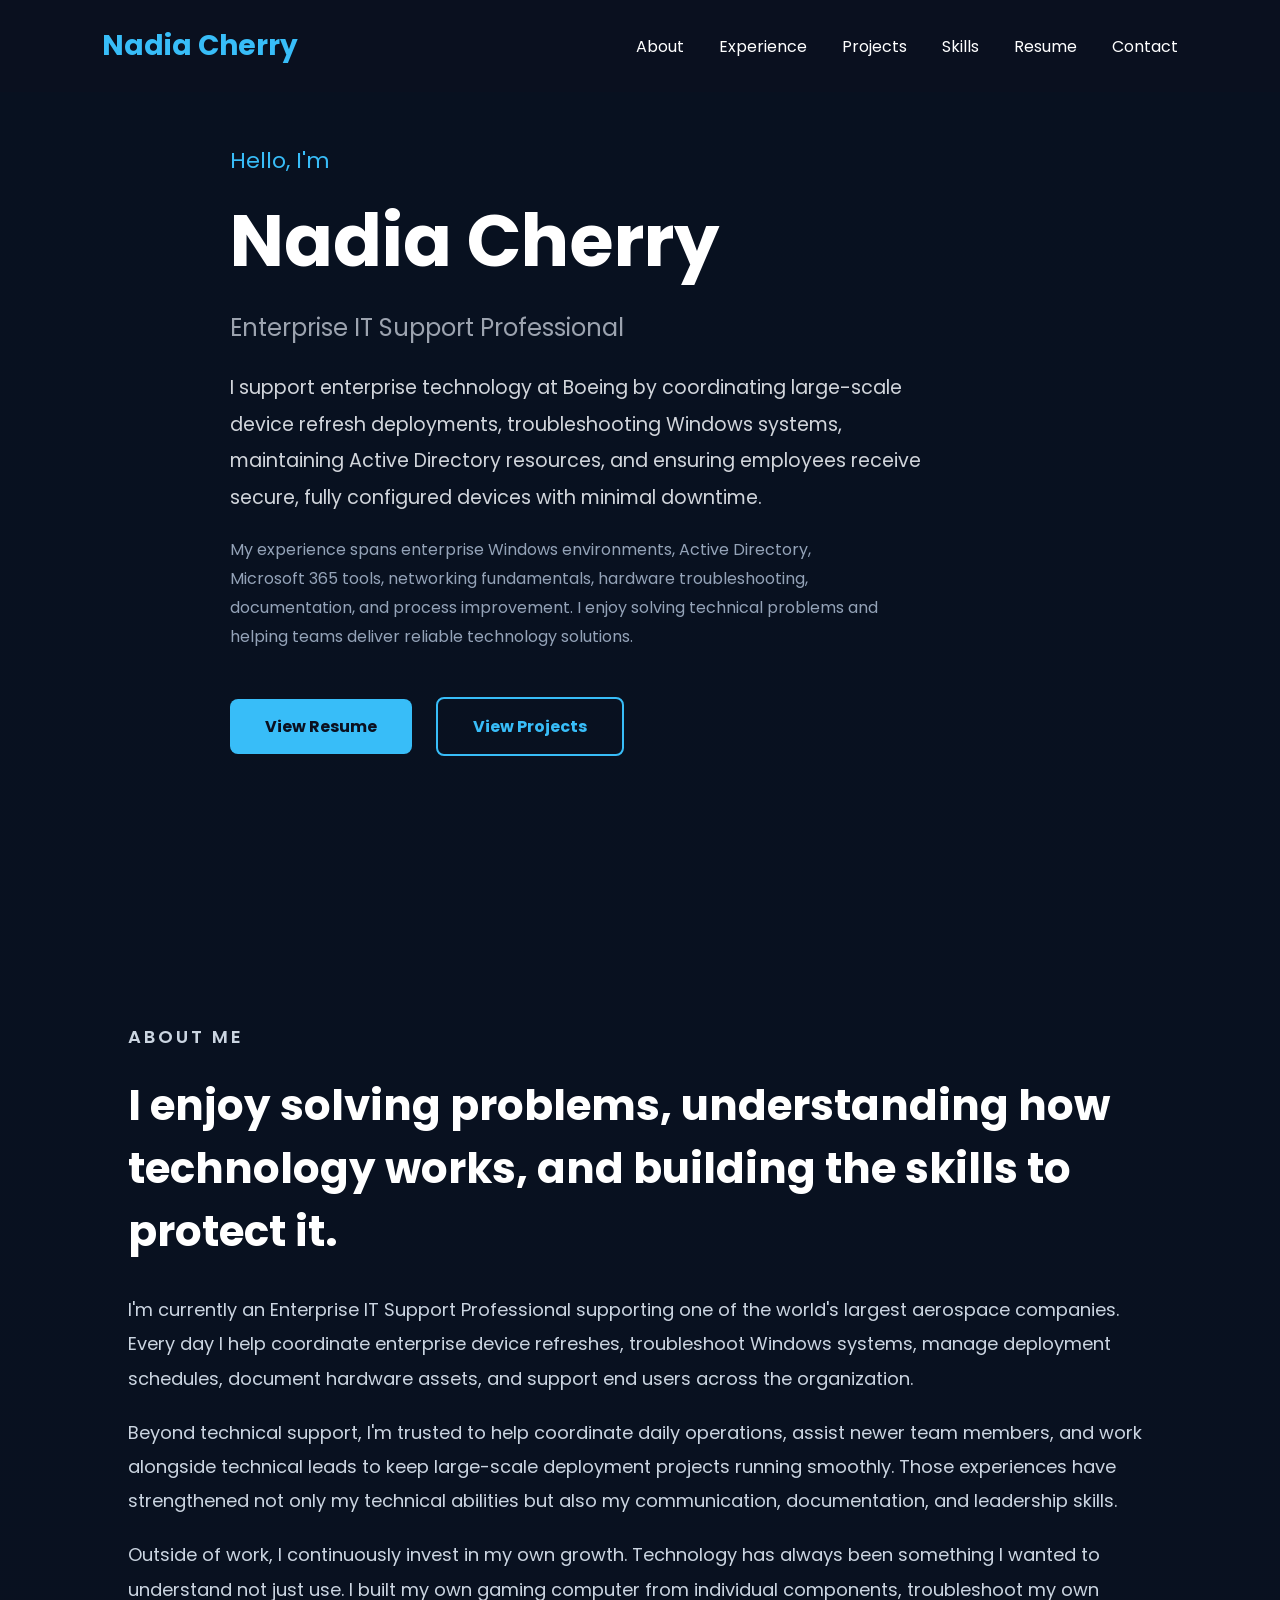
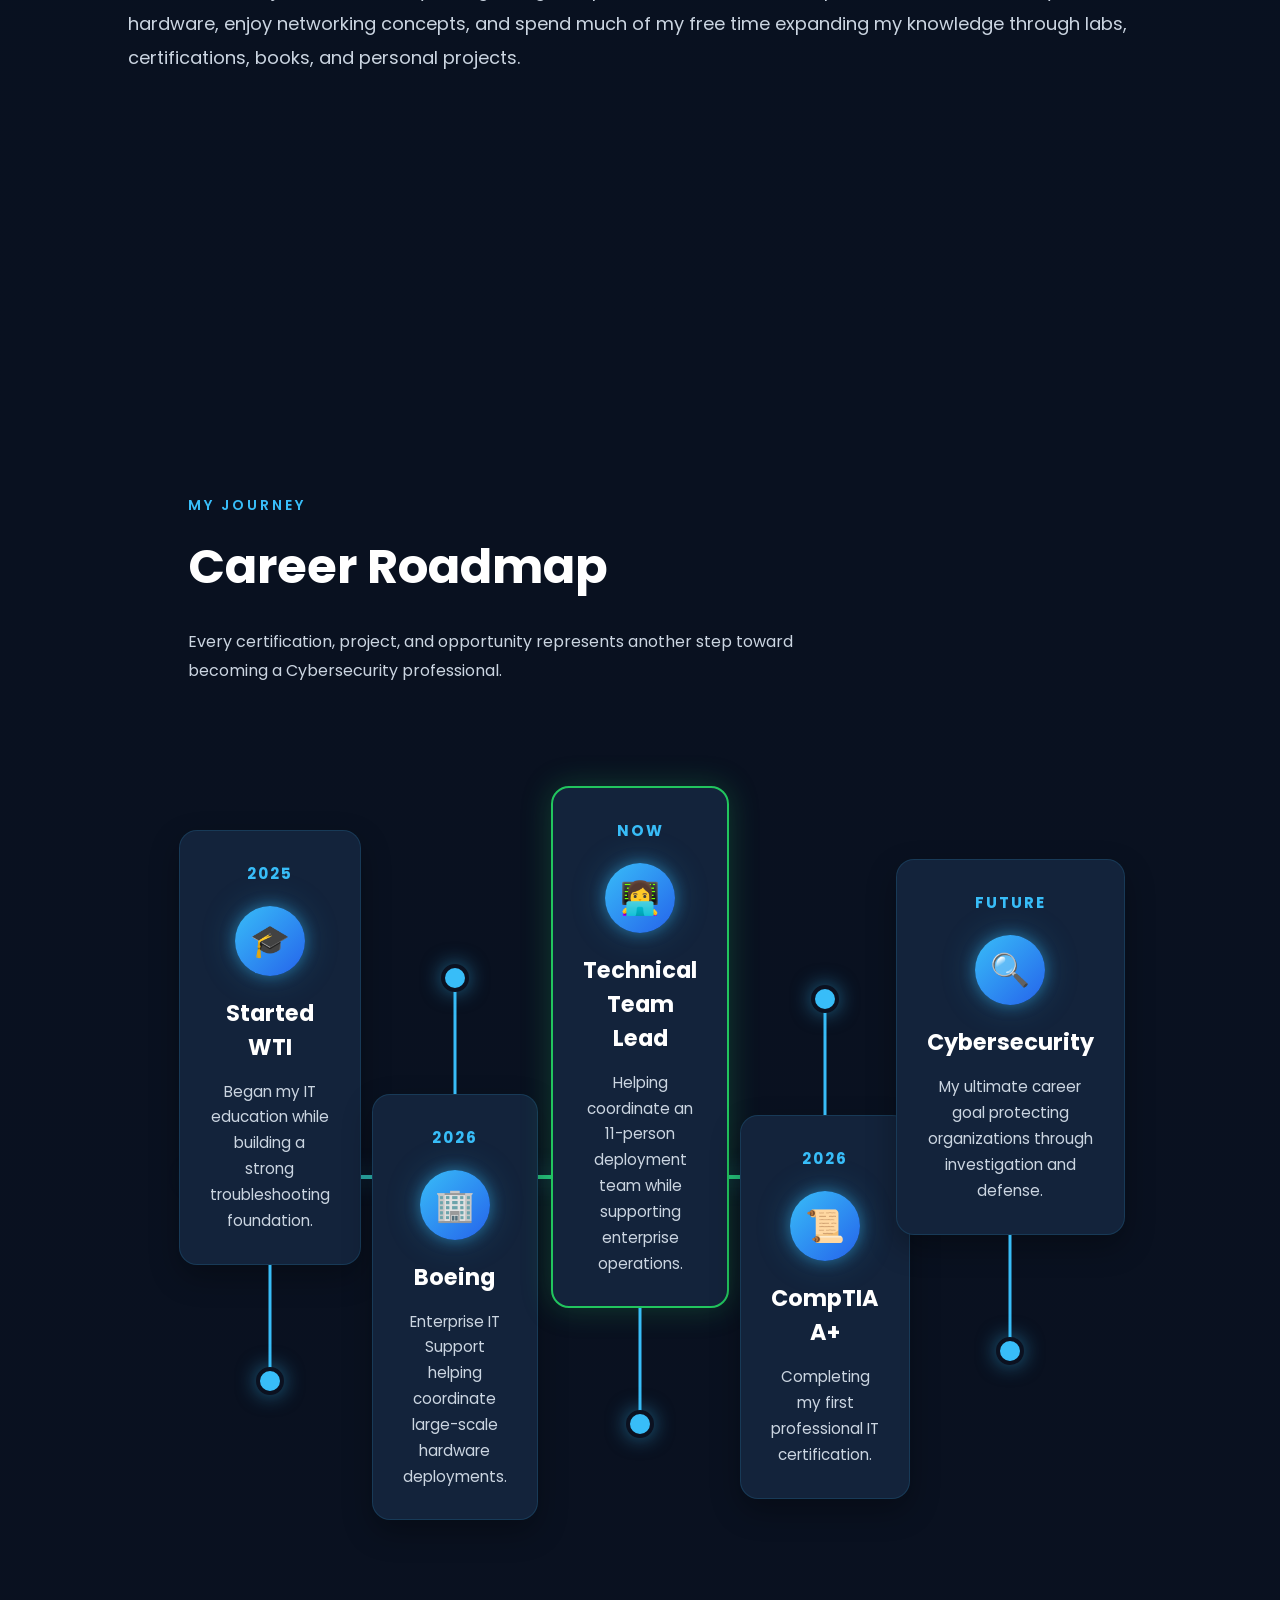
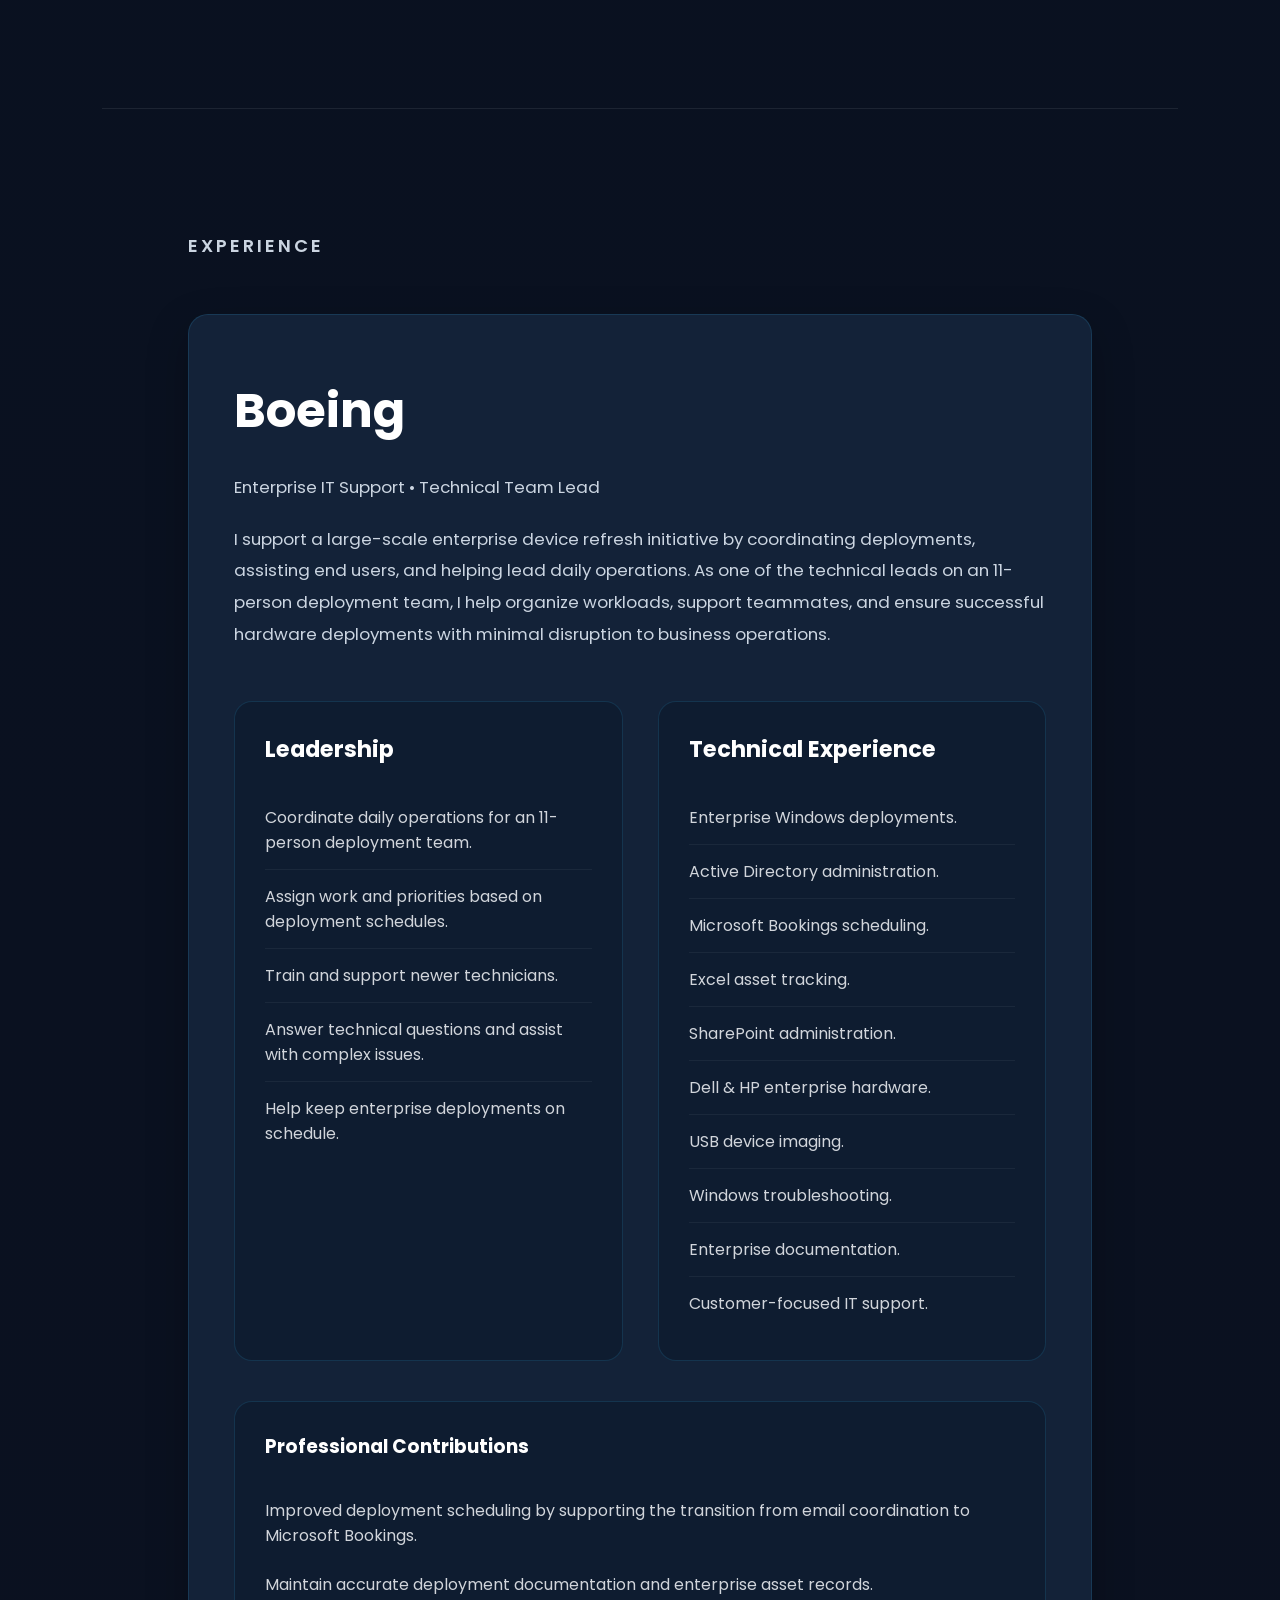
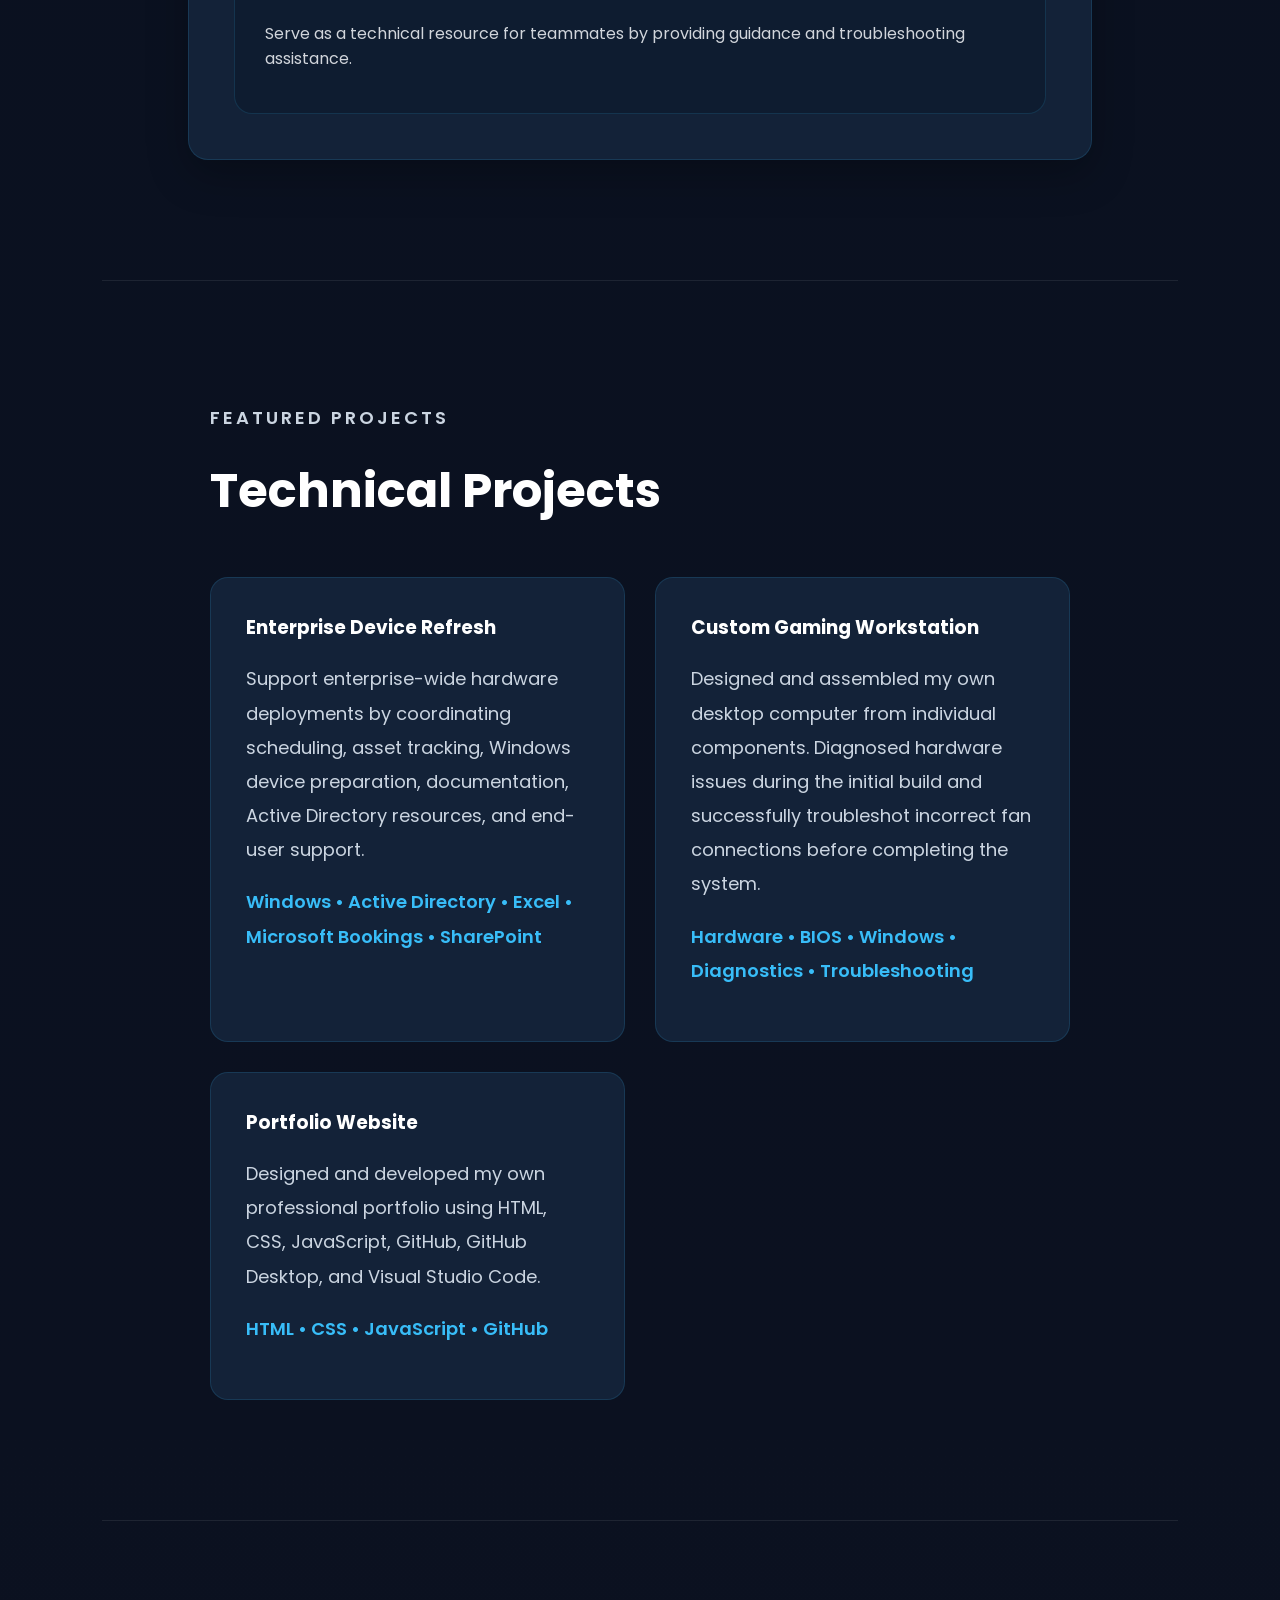
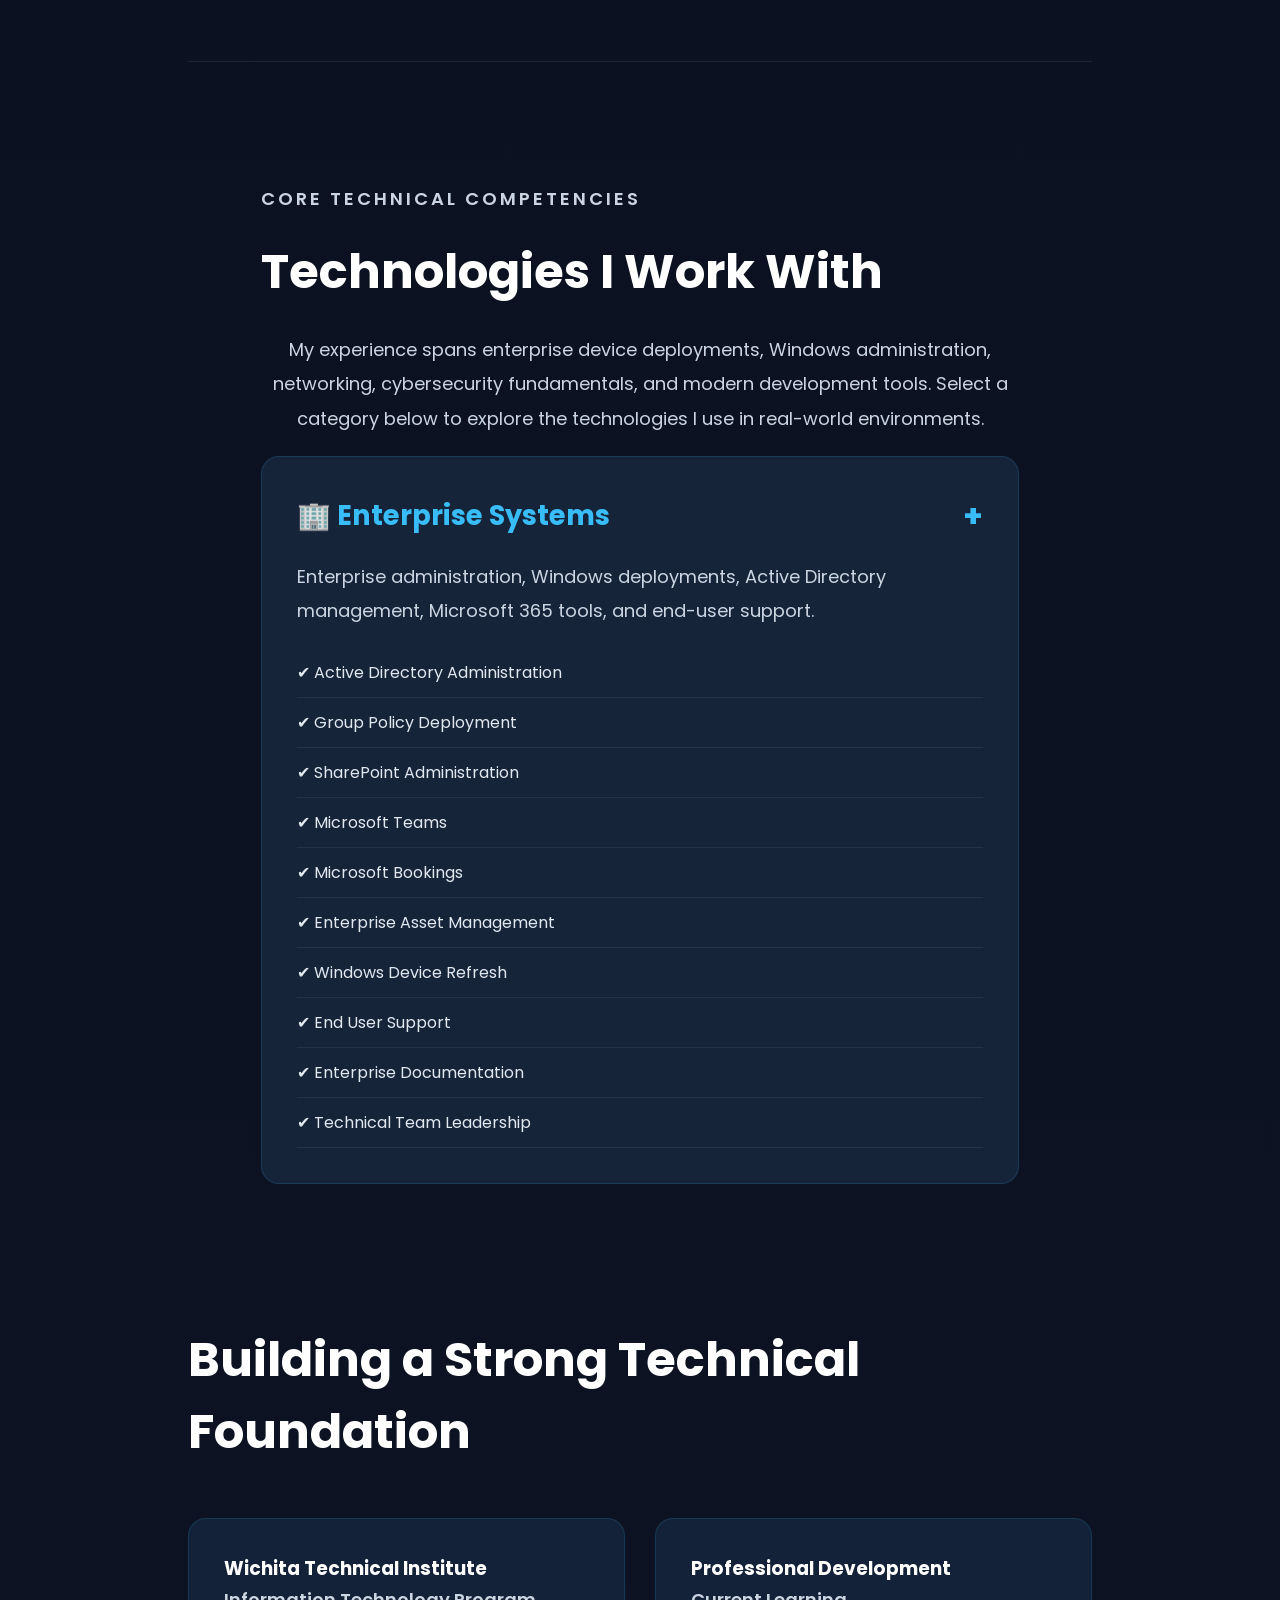
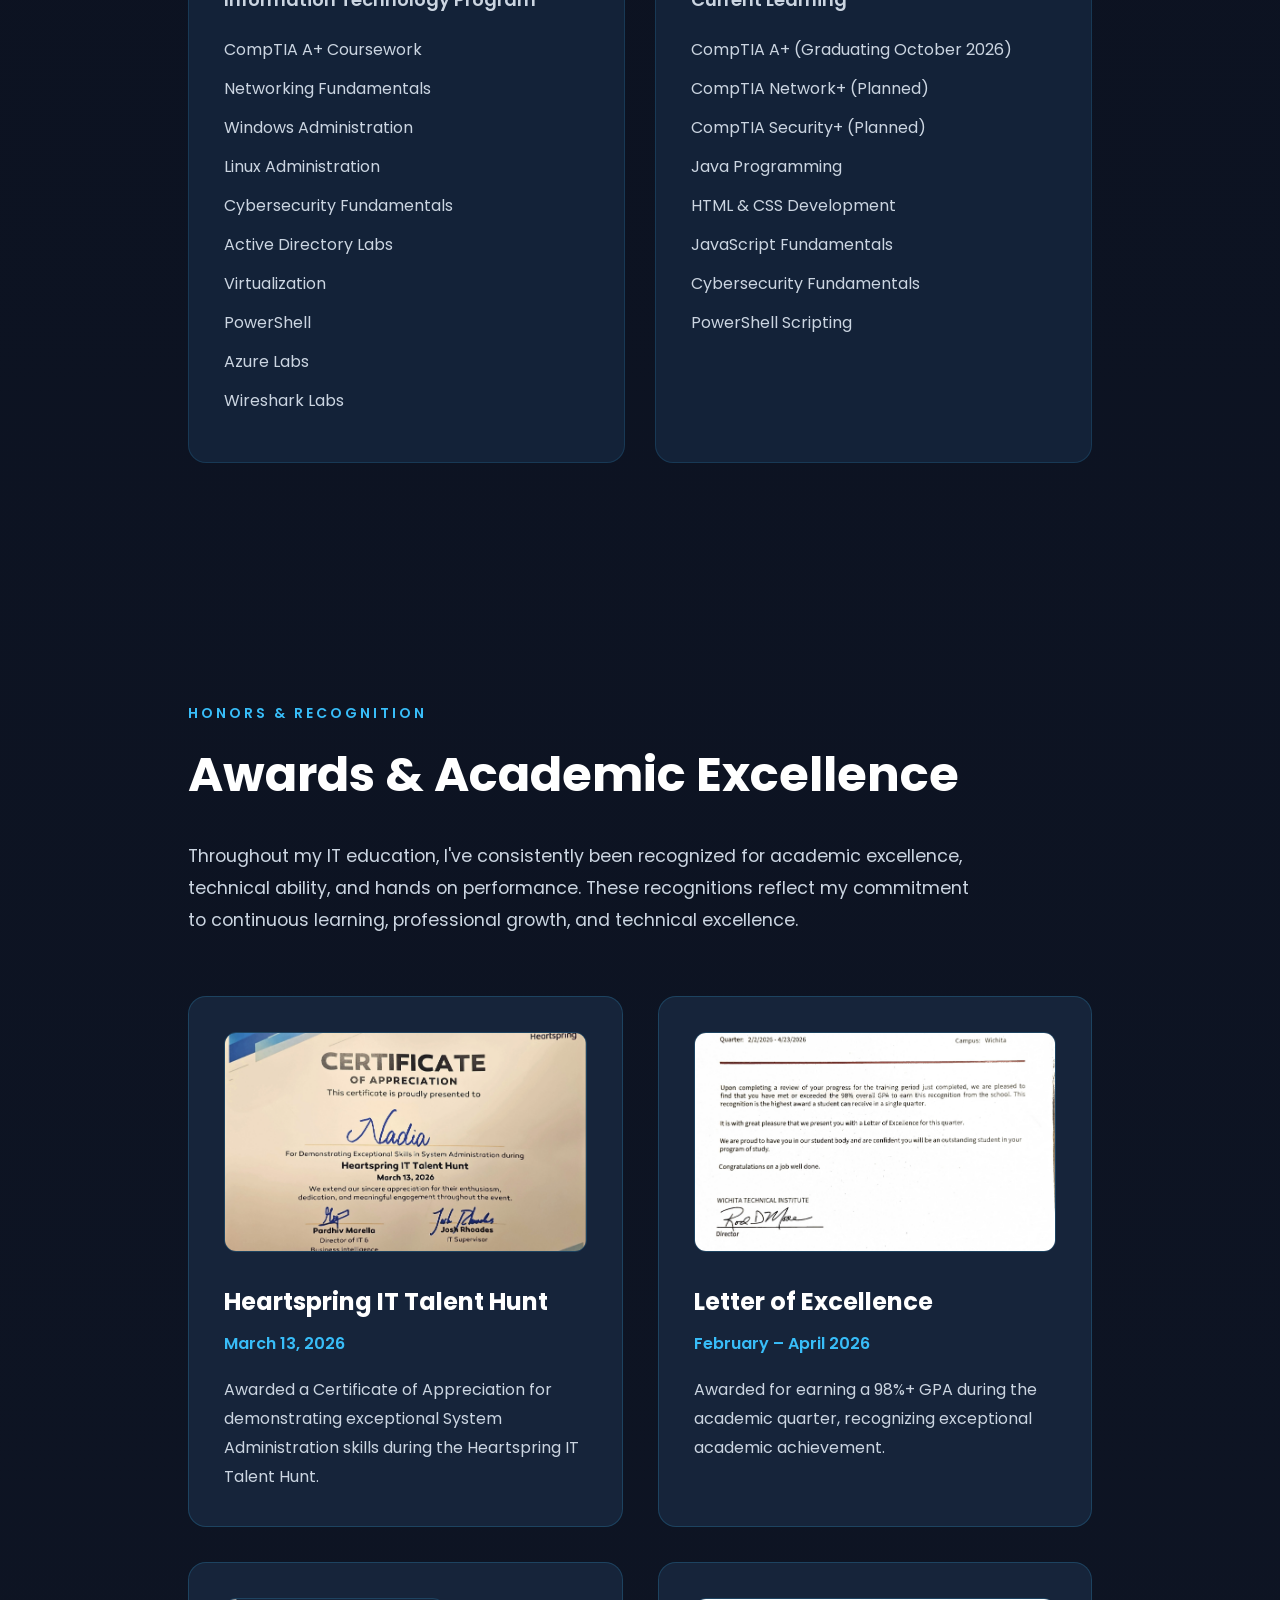
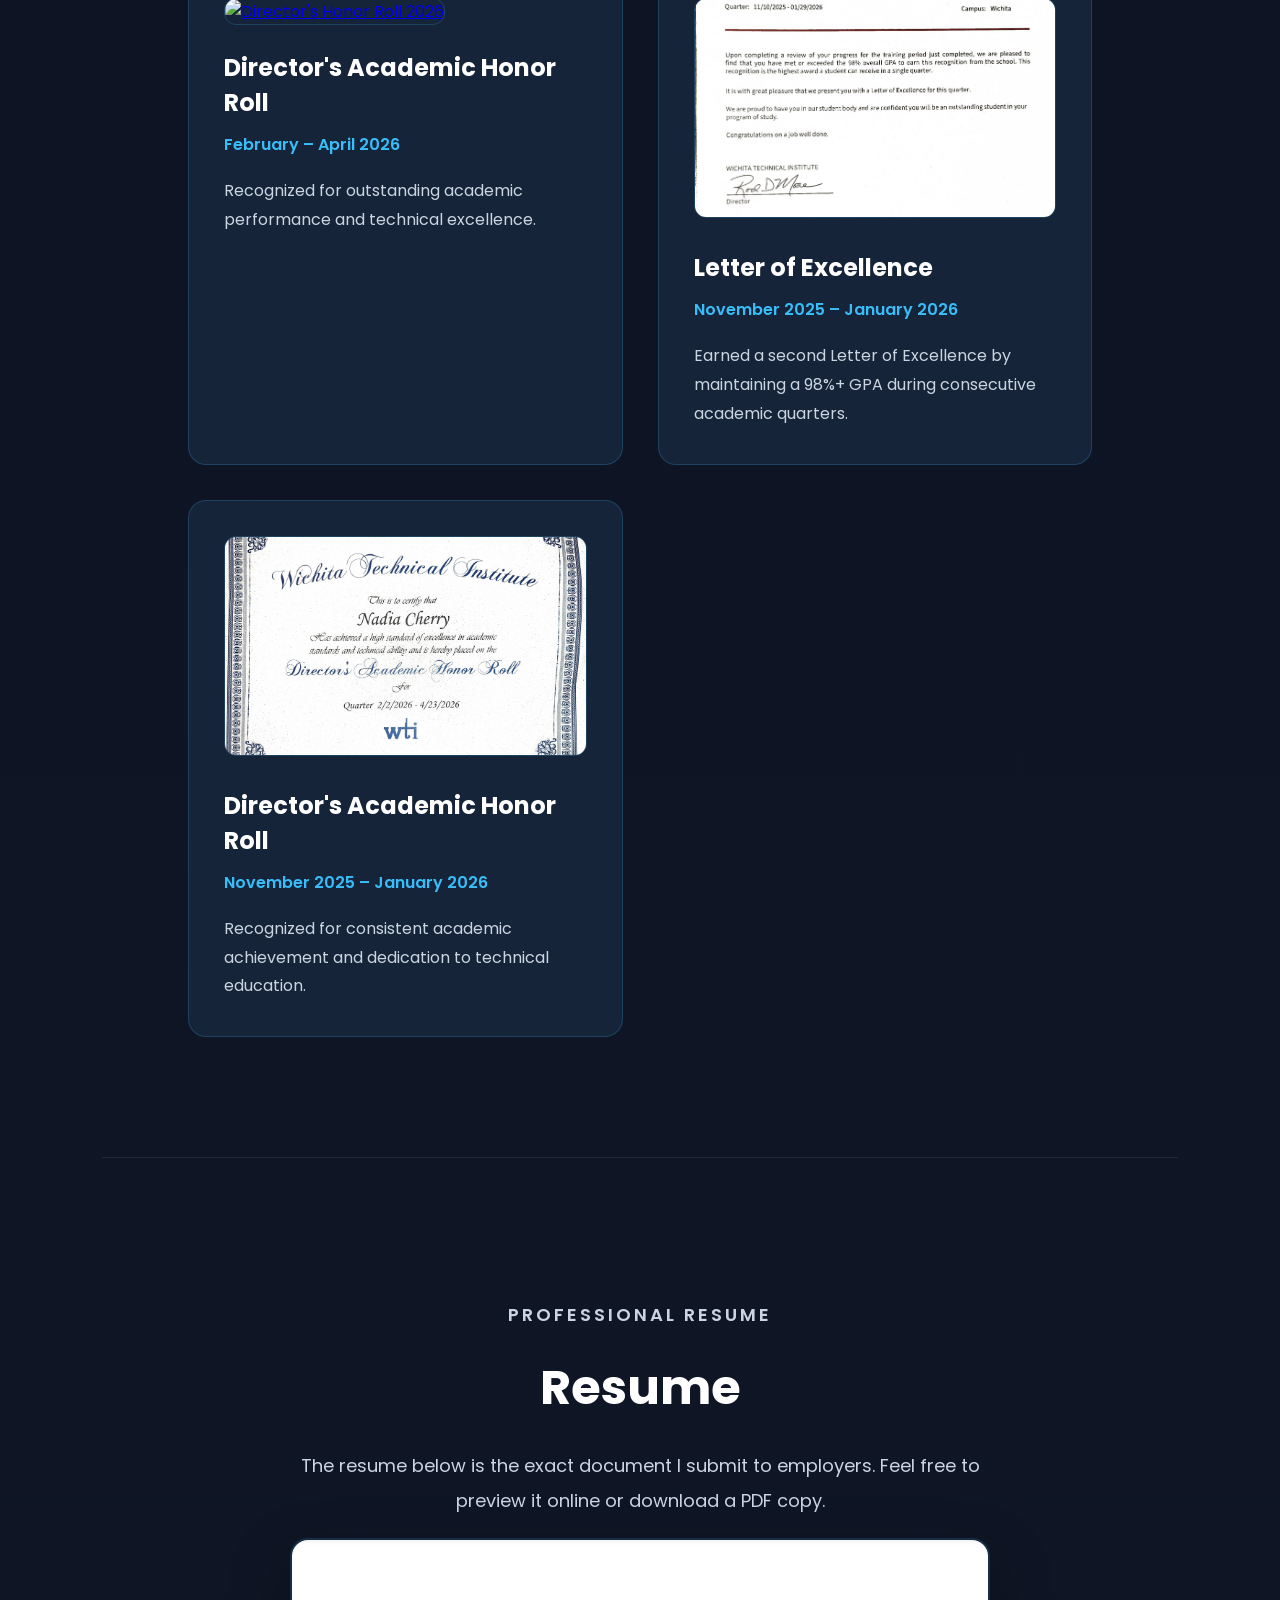
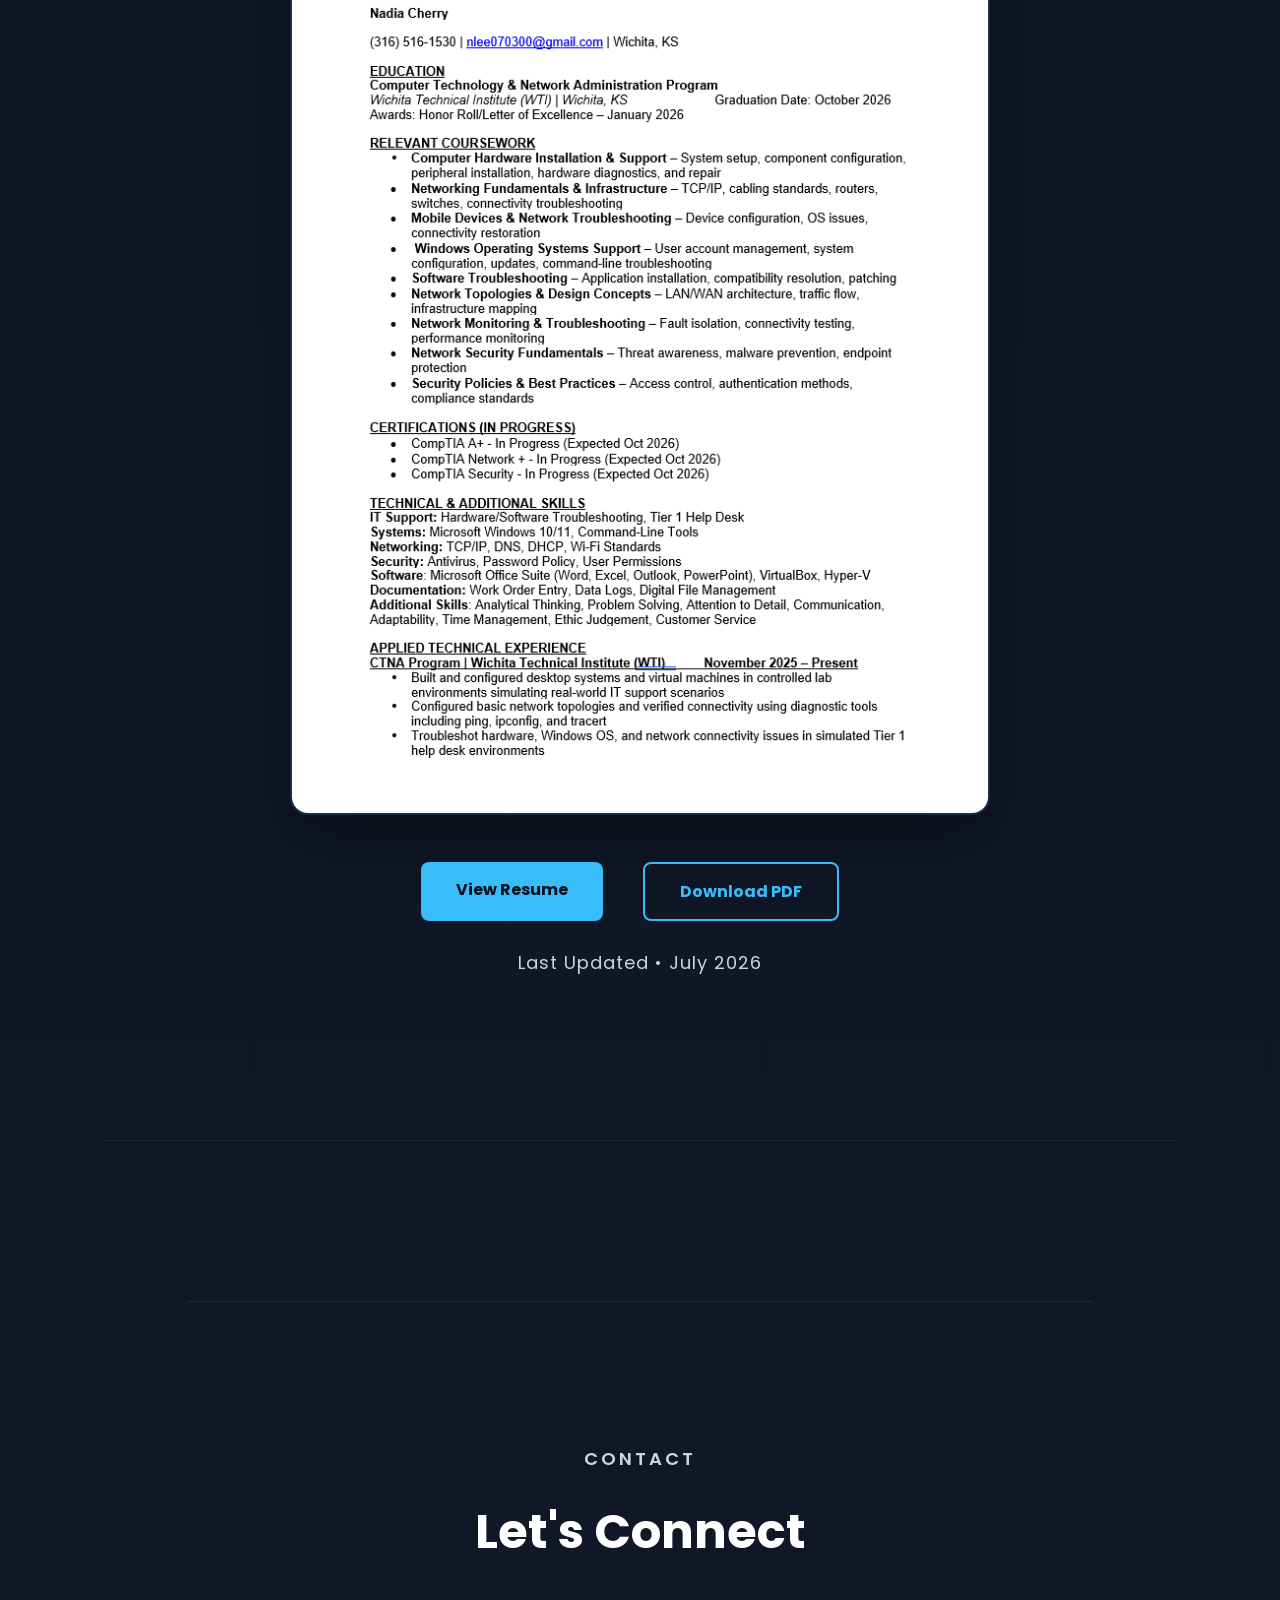
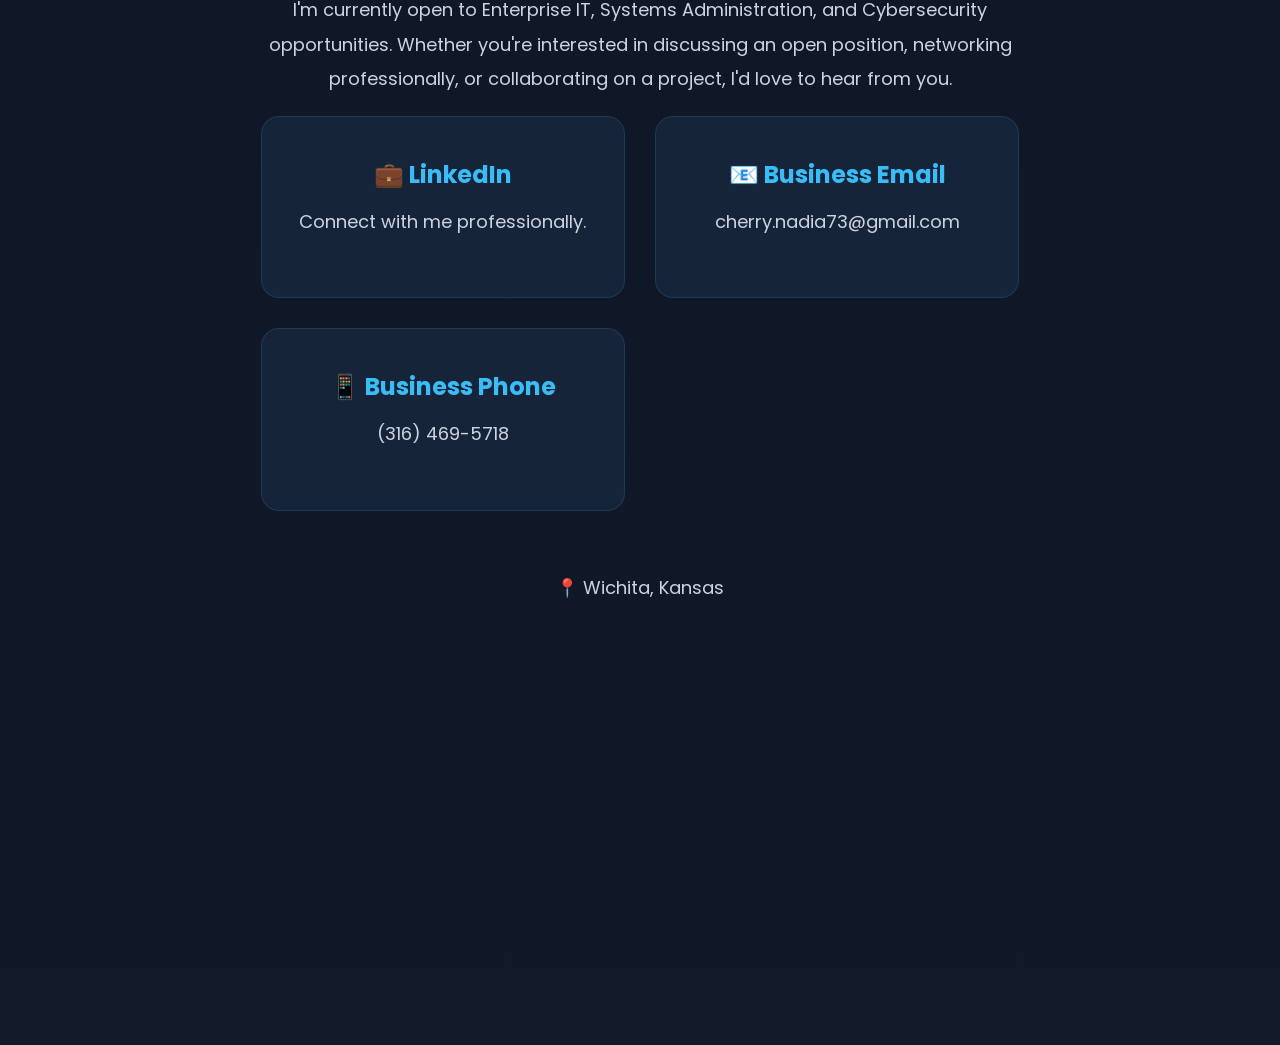
==== commit 5e16cc2d: "opened java!" ====
--- a/index.html
+++ b/index.html
@@ -453,176 +453,88 @@
 <div class="container">
 
 <p class="section-title">
-TECHNICAL SKILLS
-</p>
-
-<h2>
-Technologies I Work With
-</h2>
-
-<div class="skills-grid">
-
-<div class="skill-card">
-
-<h3>Enterprise IT</h3>
-
-<ul>
-<li>Active Directory</li>
-<li>Group Policy</li>
-<li>SharePoint</li>
-<li>Microsoft Teams</li>
-<li>Outlook</li>
-<li>Microsoft Excel</li>
-<li>Bookings</li>
-<li>Asset Management</li>
-<li>Device Refresh</li>
-<li>Policy Deployment</li>
-<li>User Support</li>
-<li>Technical Leadership</li>
-</ul>
-
-</div>
-
-<div class="skill-card">
-
-<h3>Networking</h3>
-
-<ul>
-<li>TCP/IP</li>
-<li>DNS</li>
-<li>DHCP</li>
-<li>IPv4</li>
-<li>Subnetting</li>
-<li>VPN</li>
-<li>Switches</li>
-<li>Routers</li>
-<li>Cisco</li>
-<li>VLANs</li>
-<li>Wireshark</li>
-<li>Ping</li>
-<li>Tracert</li>
-<li>Network Troubleshooting</li>
-</ul>
-
-</div>
-
-<div class="skill-card">
-
-<h3>Operating Systems</h3>
-
-<ul>
-<li>Windows 10</li>
-<li>Windows 11</li>
-<li>Windows Server</li>
-<li>Linux</li>
-<li>PowerShell</li>
-<li>Command Prompt</li>
-<li>Windows Security</li>
-<li>Virtual Machines</li>
-</ul>
-
-</div>
-
-<div class="skill-card">
-
-<h3>Cybersecurity</h3>
-
-<ul>
-<li>Threat Analysis</li>
-<li>Cyber Threats</li>
-<li>Authentication</li>
-<li>Authorization</li>
-<li>MFA</li>
-<li>Least Privilege</li>
-<li>BitLocker</li>
-<li>Incident Response</li>
-<li>Security Fundamentals</li>
-<li>Risk Awareness</li>
-<li>Security Best Practices</li>
-</ul>
-
-</div>
-
-<div class="skill-card">
-
-<h3>Hardware</h3>
-
-<ul>
-<li>Custom PC Building</li>
-<li>Hardware Diagnostics</li>
-<li>Dell Devices</li>
-<li>HP Devices</li>
-<li>USB Imaging</li>
-<li>Docking Stations</li>
-<li>SSD Installation</li>
-<li>SATA Storage</li>
-<li>RAM Installation</li>
-<li>BIOS</li>
-<li>Peripheral Setup</li>
-</ul>
-
-</div>
-
-<div class="skill-card">
-
-<h3>Development</h3>
-
-<ul>
-<li>HTML5</li>
-<li>CSS3</li>
-<li>Java</li>
-<li>JavaScript</li>
-<li>Python</li>
-<li>Git</li>
-<li>GitHub</li>
-<li>VS Code</li>
-</ul>
-
-</div>
-
-<div class="skill-card">
-
-<h3>Cloud & Virtualization</h3>
-
-<ul>
-<li>Microsoft Azure</li>
-<li>VirtualBox</li>
-<li>Cloud Fundamentals</li>
-<li>Virtual Machines</li>
-</ul>
-
-</div>
-
-<div class="skill-card">
-
-<h3>Professional Strengths</h3>
-
-<ul>
-<li>Technical Leadership</li>
-<li>Root Cause Analysis</li>
-<li>Problem Solving</li>
-<li>Documentation</li>
-<li>Team Coordination</li>
-<li>Training</li>
-<li>Communication</li>
-<li>Customer Service</li>
-<li>Continuous Learning</li>
-</ul>
-
-</div>
-
-</div>
-
-</div>
+
+<!-- SKILLS -->
+
+<section id="skills" class="skills">
+
+    <div class="container">
+
+        <p class="section-title">
+            CORE TECHNICAL COMPETENCIES
+        </p>
+
+        <h2>
+            Technologies I Work With
+        </h2>
+
+        <p class="skills-intro">
+
+            My experience spans enterprise device deployments, Windows administration,
+            networking, cybersecurity fundamentals, and modern development tools.
+            Select a category below to explore the technologies I use in real-world
+            environments.
+
+        </p>
+
+        <div class="competency-grid">
+
+    <div class="competency-card">
+
+        <div class="competency-header">
+
+            <h3>🏢 Enterprise Systems</h3>
+
+            <span class="expand-icon">+</span>
+
+        </div>
+
+        <p class="competency-summary">
+
+            Enterprise administration, Windows deployments,
+            Active Directory management, Microsoft 365 tools,
+            and end-user support.
+
+        </p>
+
+        <div class="competency-details">
+
+            <ul>
+
+                <li>✔ Active Directory Administration</li>
+
+                <li>✔ Group Policy Deployment</li>
+
+                <li>✔ SharePoint Administration</li>
+
+                <li>✔ Microsoft Teams</li>
+
+                <li>✔ Microsoft Bookings</li>
+
+                <li>✔ Enterprise Asset Management</li>
+
+                <li>✔ Windows Device Refresh</li>
+
+                <li>✔ End User Support</li>
+
+                <li>✔ Enterprise Documentation</li>
+
+                <li>✔ Technical Team Leadership</li>
+
+            </ul>
+
+        </div>
+
+    </div>
+
+</div>
+
+    </div>
 
 </section>
 
-<section id="education" class="education">
-
-<div class="container">
-
-<p class="section-title">
-EDUCATION & CERTIFICATIONS
+<!-- EDUCATION -->
+
 </p>
 
 <h2>
--- a/style.css
+++ b/style.css
@@ -1435,4 +1435,146 @@
 
     font-size:1rem;
 
+}
+/* ===============================
+   CORE TECHNICAL COMPETENCIES
+================================ */
+
+.skills-intro{
+
+    max-width:820px;
+
+    margin:25px auto 70px;
+
+    text-align:center;
+
+    color:#CBD5E1;
+
+    line-height:1.8;
+
+}
+
+.competency-grid{
+
+    display:grid;
+
+    gap:30px;
+
+}
+
+.competency-card{
+
+    background:#16243A;
+
+    border:1px solid rgba(56,189,248,.15);
+
+    border-radius:18px;
+
+    padding:35px;
+
+    transition:.35s;
+
+}
+
+.competency-card:hover{
+
+    transform:translateY(-6px);
+
+    border-color:#38BDF8;
+
+    box-shadow:0 18px 40px rgba(56,189,248,.20);
+
+}
+
+.competency-header{
+
+    display:flex;
+
+    justify-content:space-between;
+
+    align-items:center;
+
+    margin-bottom:20px;
+
+}
+
+.competency-header h3{
+
+    color:#38BDF8;
+
+    font-size:1.7rem;
+
+}
+
+.expand-icon{
+
+    font-size:2rem;
+
+    color:#38BDF8;
+
+    font-weight:bold;
+
+}
+
+.competency-summary{
+
+    color:#CBD5E1;
+
+    line-height:1.8;
+
+    margin-bottom:25px;
+
+}
+
+.competency-details ul{
+
+    list-style:none;
+
+    padding:0;
+
+    margin:0;
+
+}
+
+.competency-details li{
+
+    padding:12px 0;
+
+    border-bottom:1px solid rgba(255,255,255,.06);
+
+    color:#E2E8F0;
+
+}
+.hidden{
+
+    display:none;
+
+}
+
+.competency-card.active .competency-details{
+
+    display:block;
+
+    animation:fadeDown .35s ease;
+
+}
+
+@keyframes fadeDown{
+
+    from{
+
+        opacity:0;
+
+        transform:translateY(-10px);
+
+    }
+
+    to{
+
+        opacity:1;
+
+        transform:translateY(0);
+
+    }
+
 }
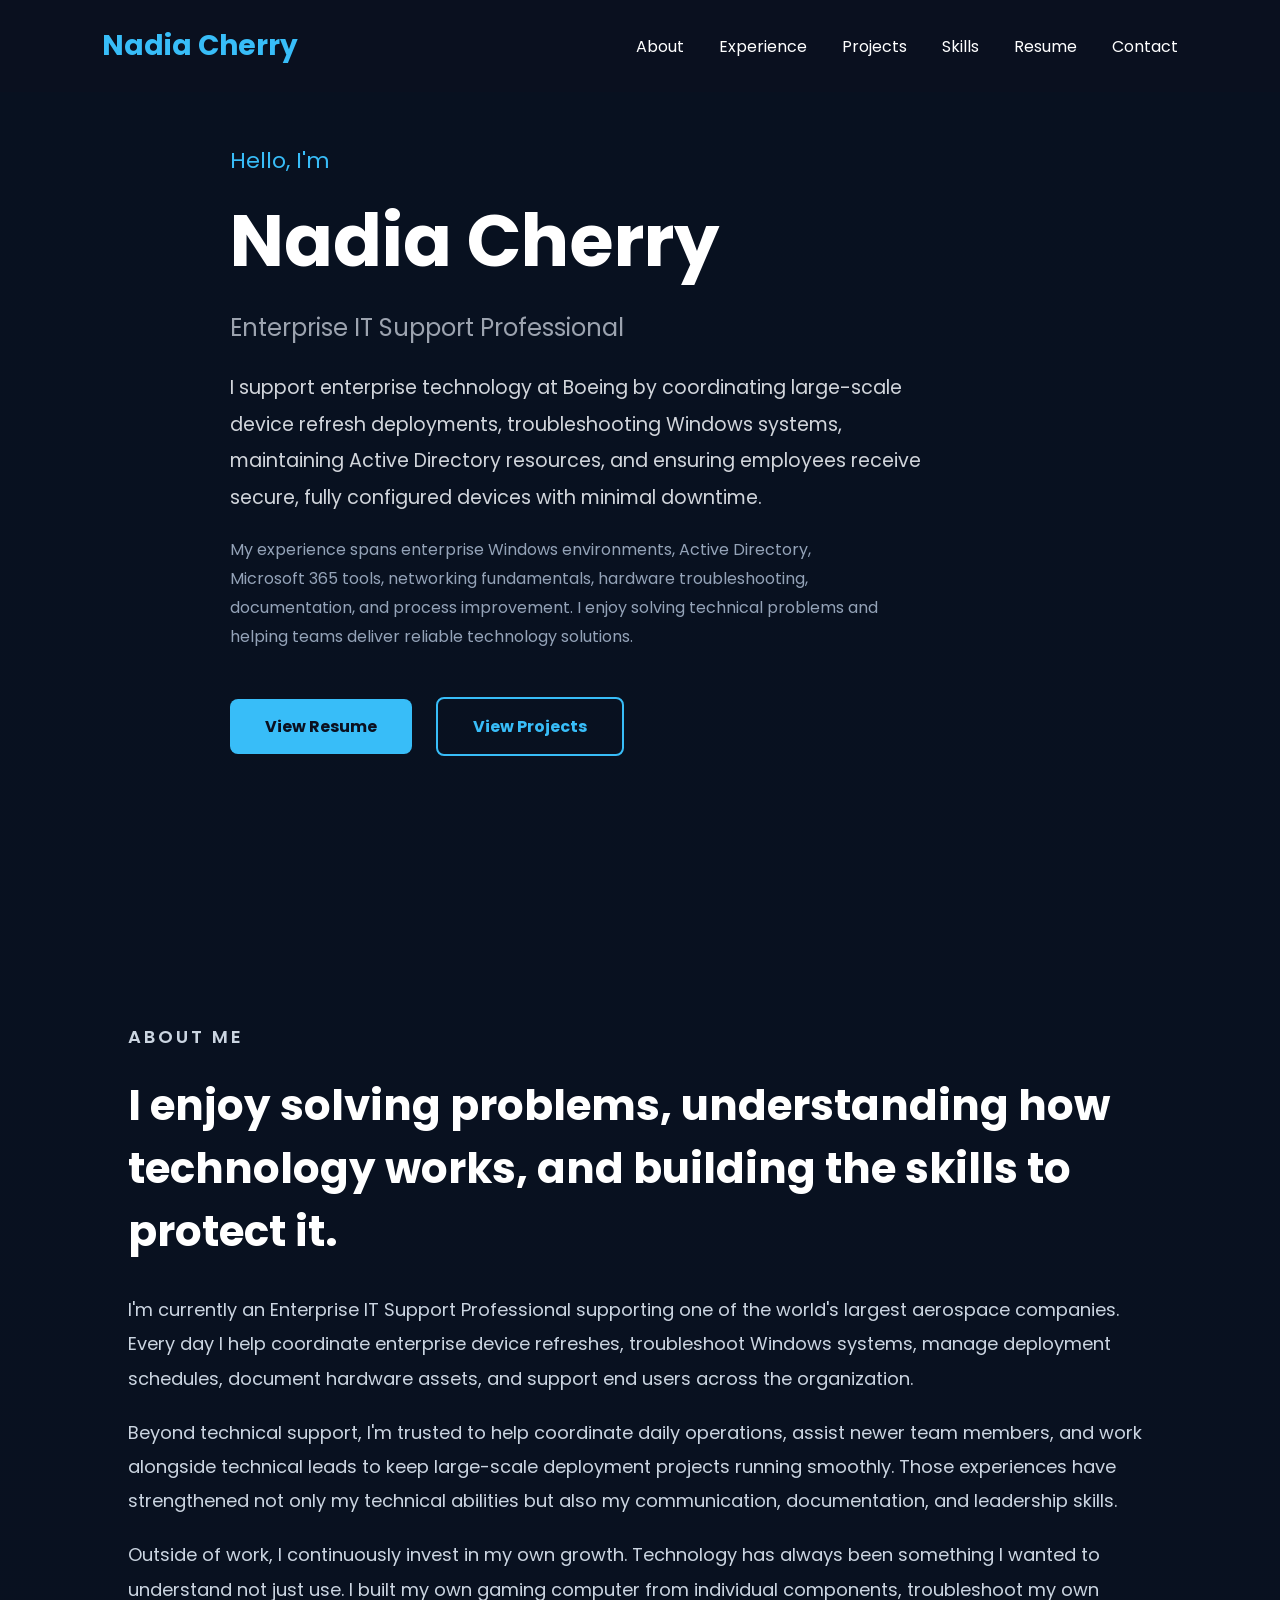
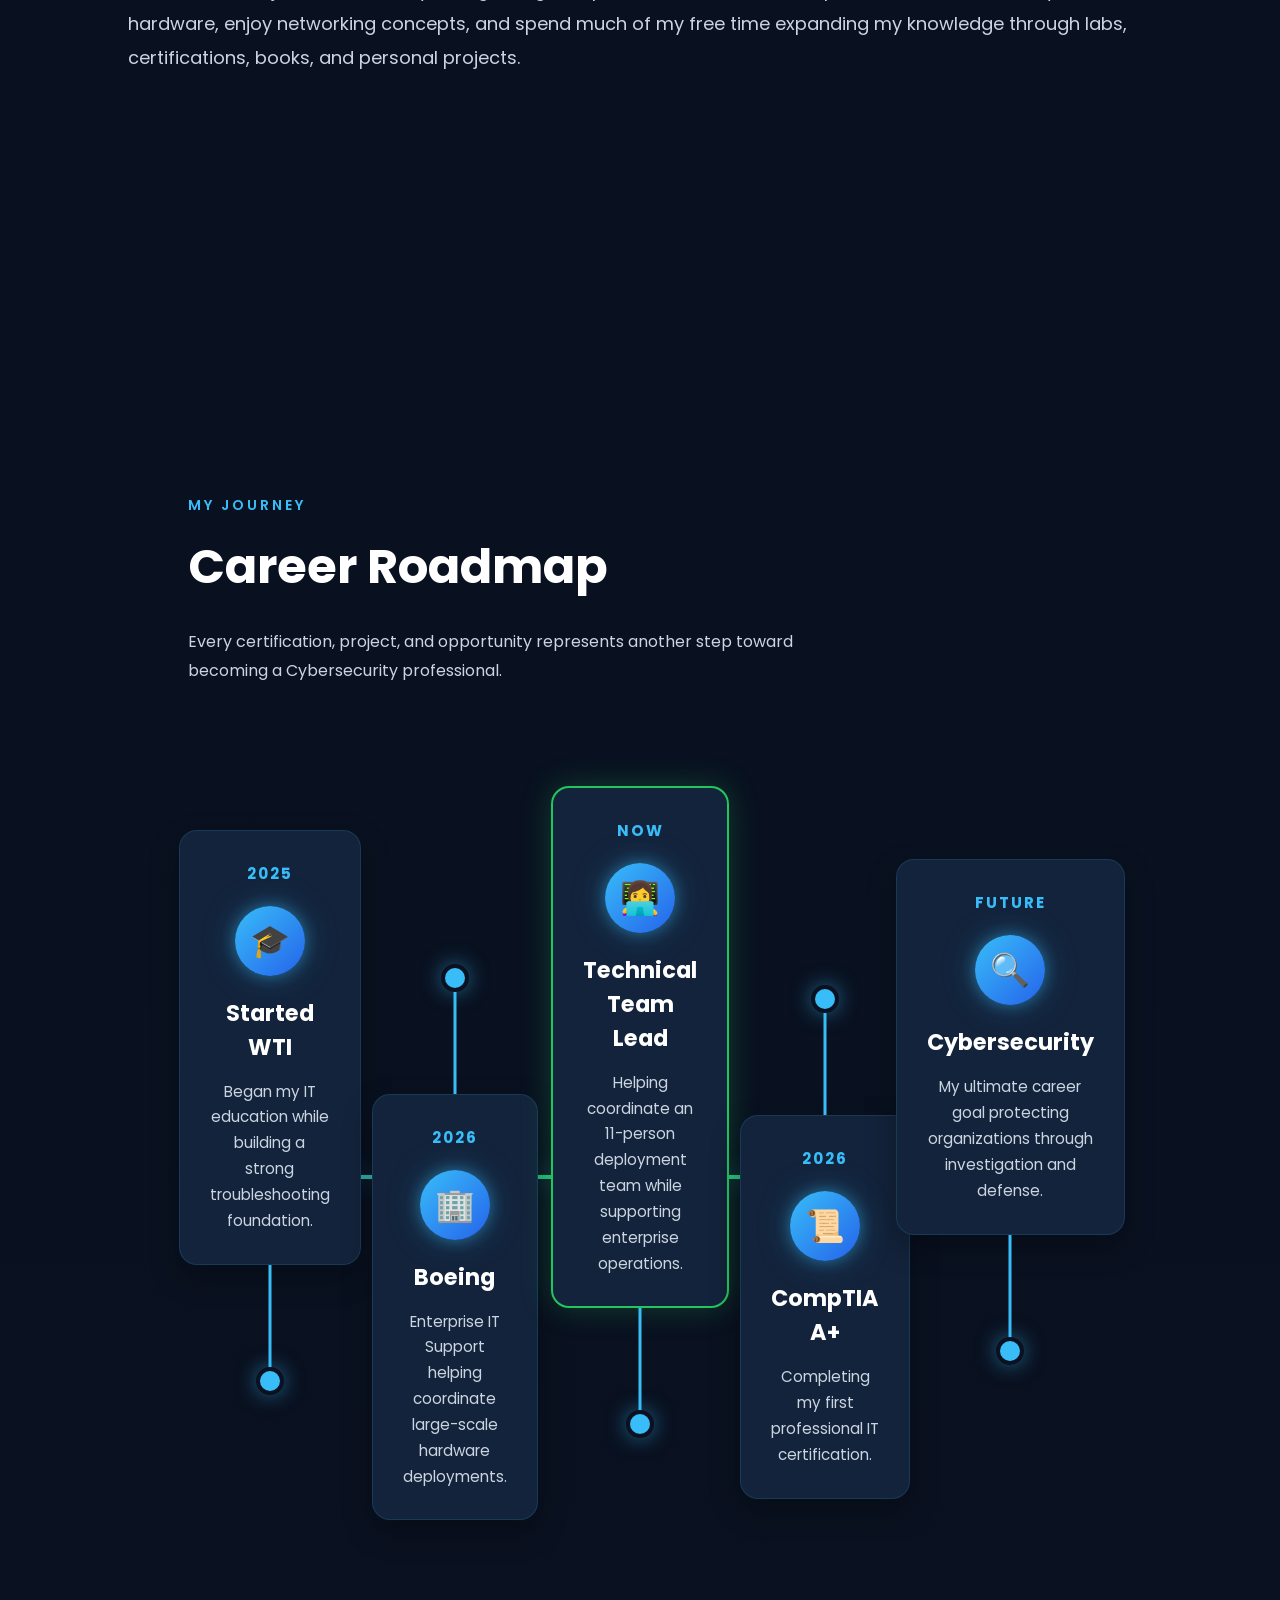
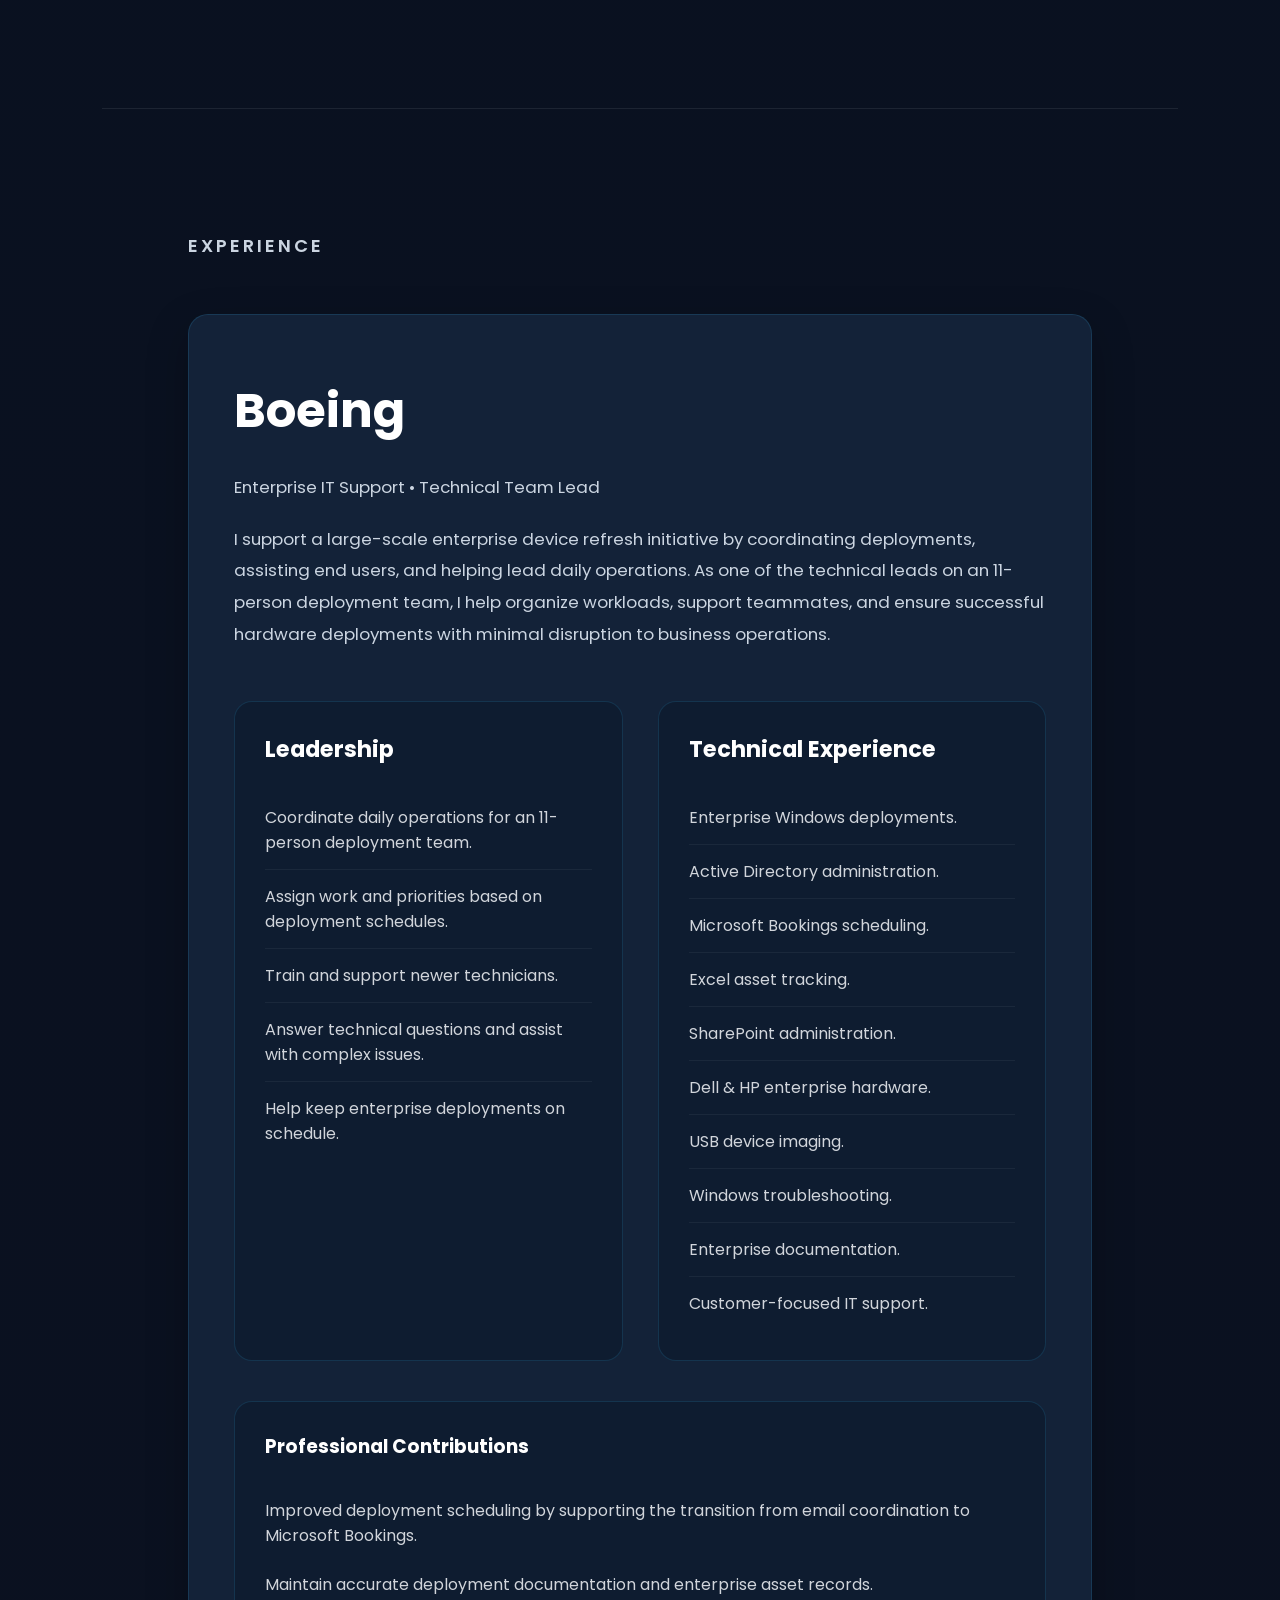
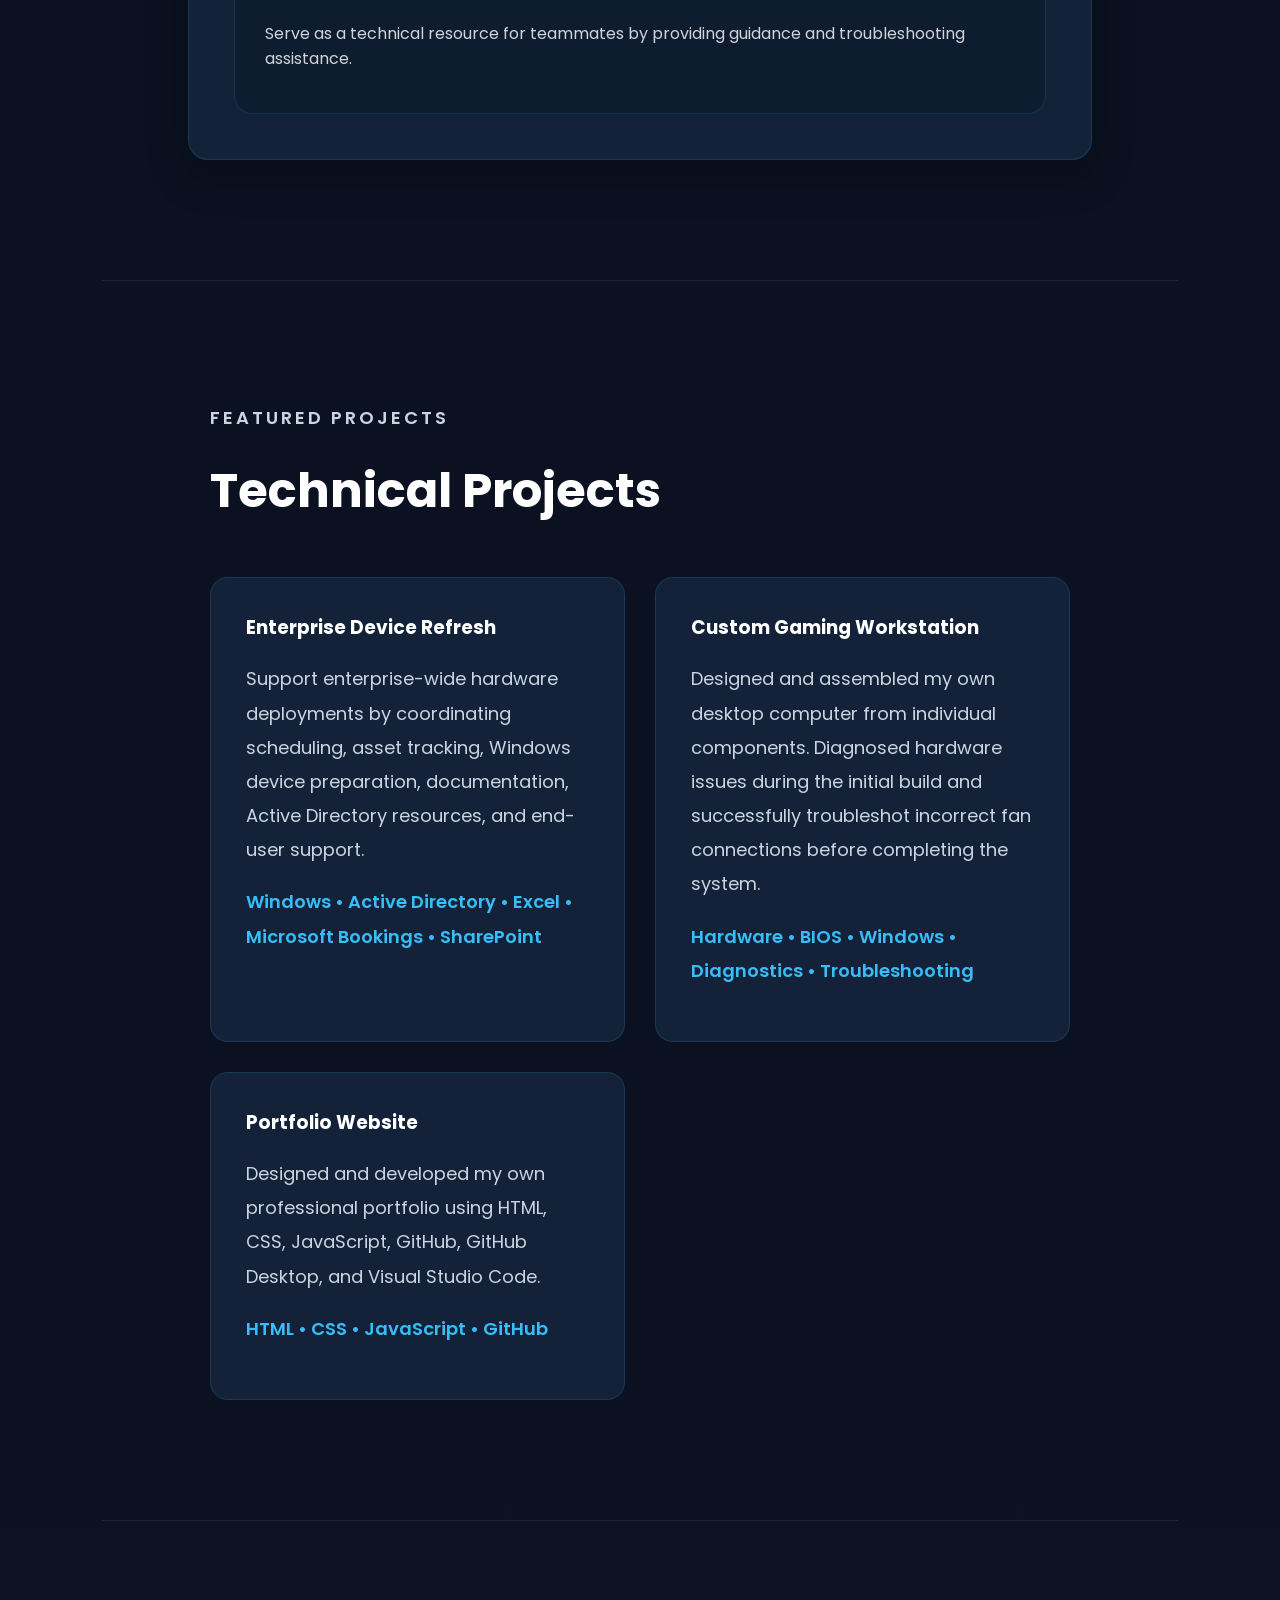
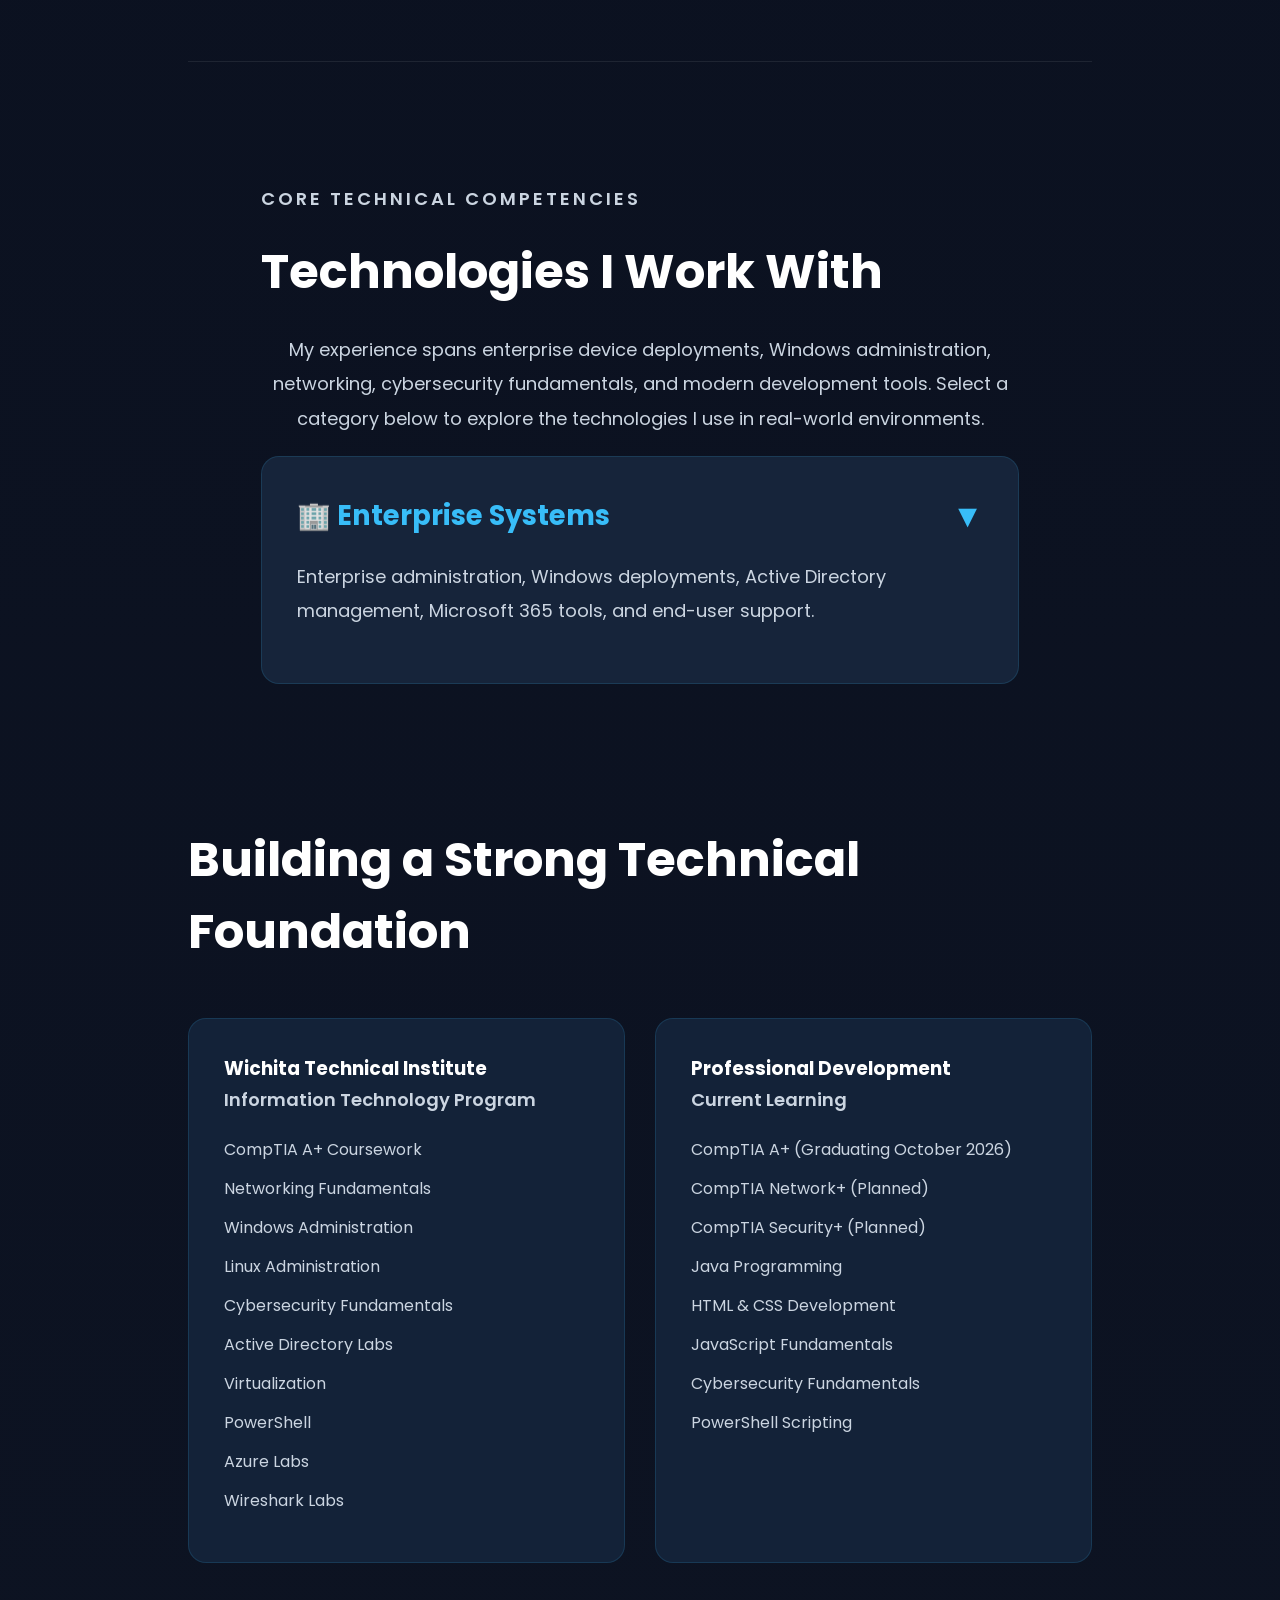
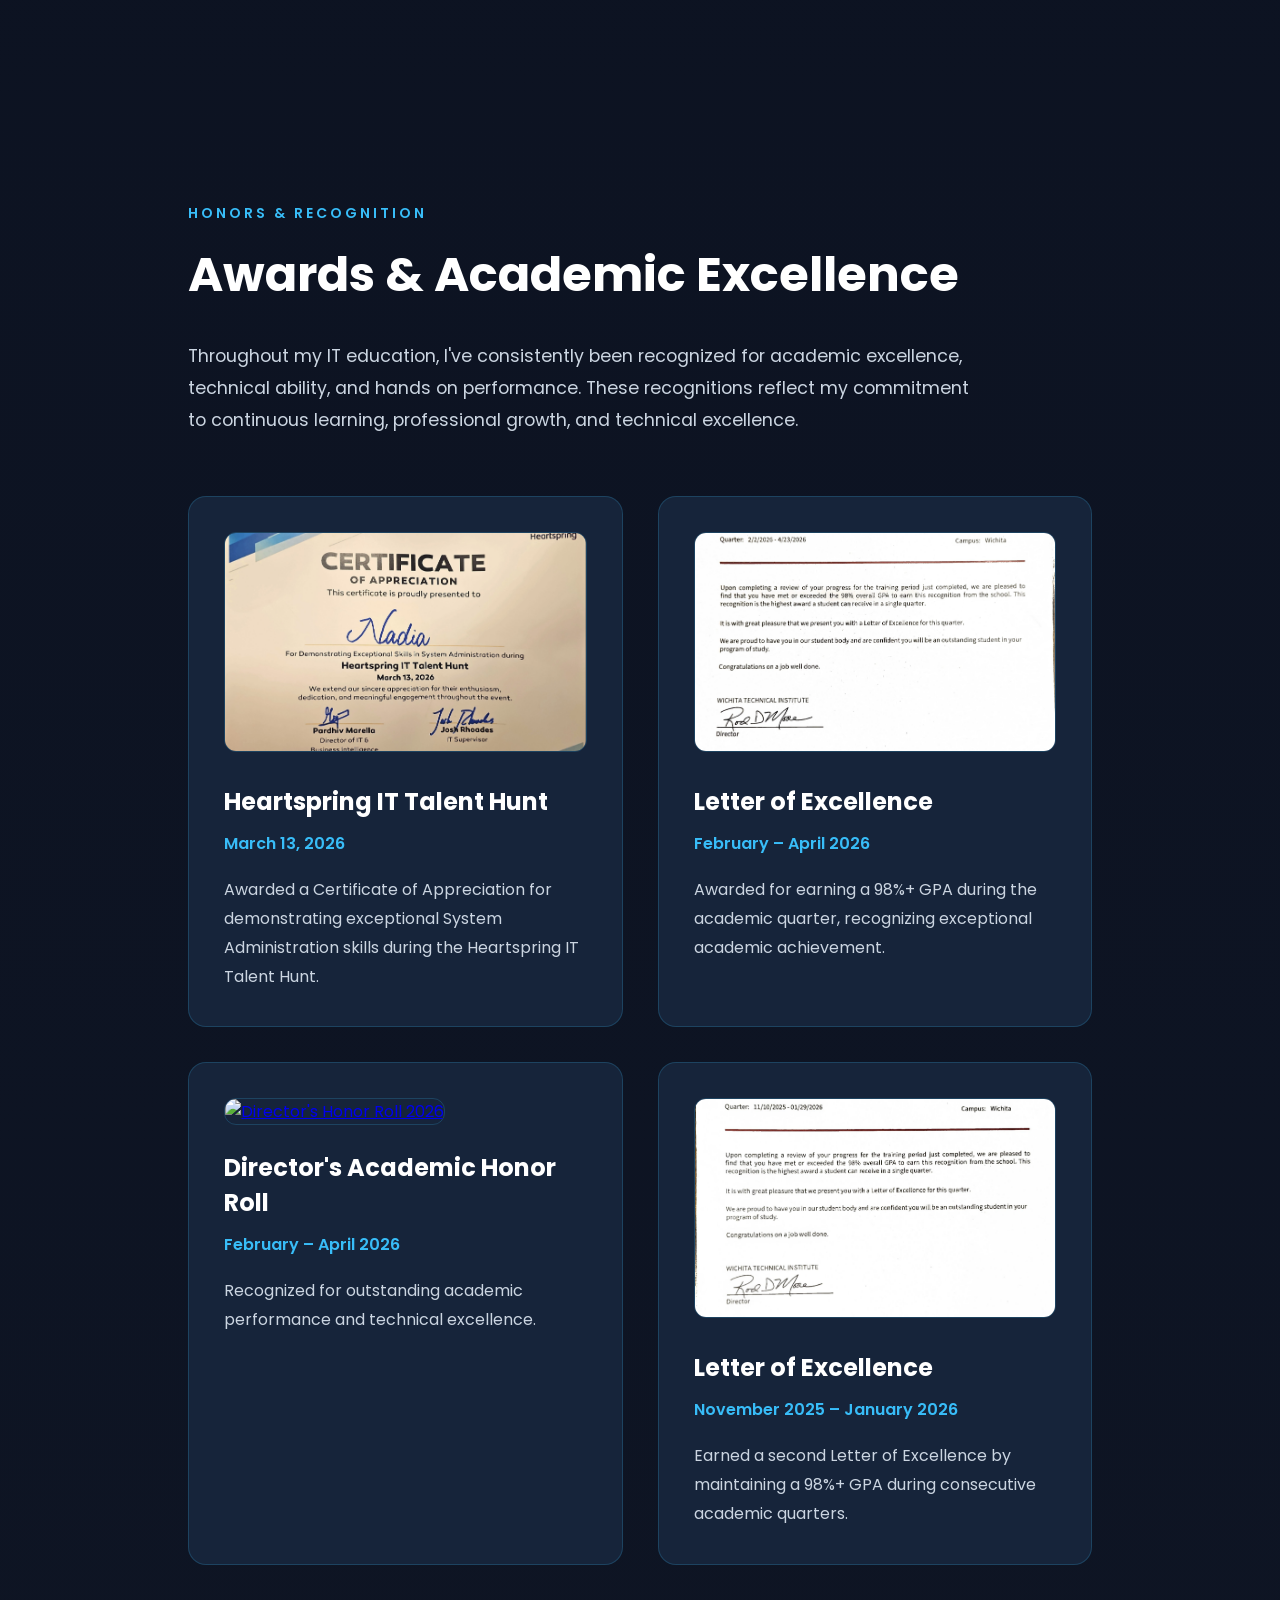
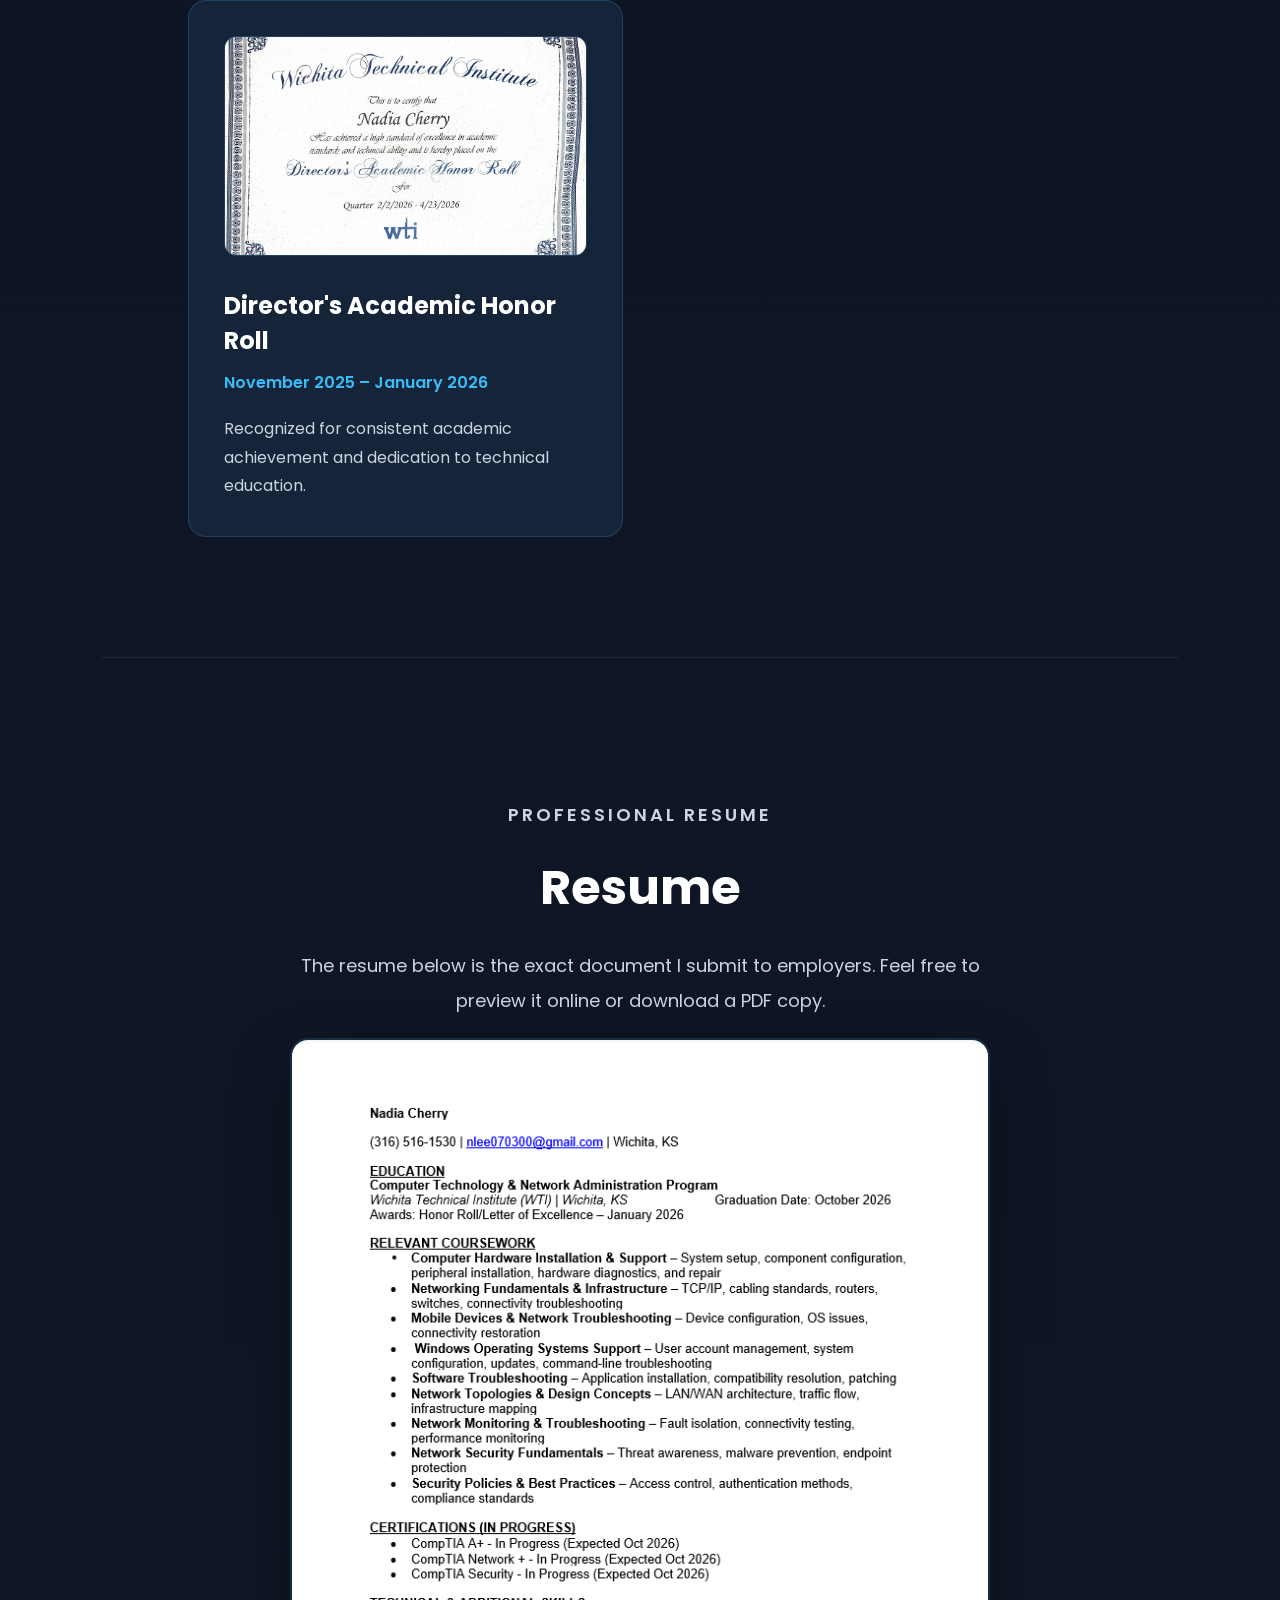
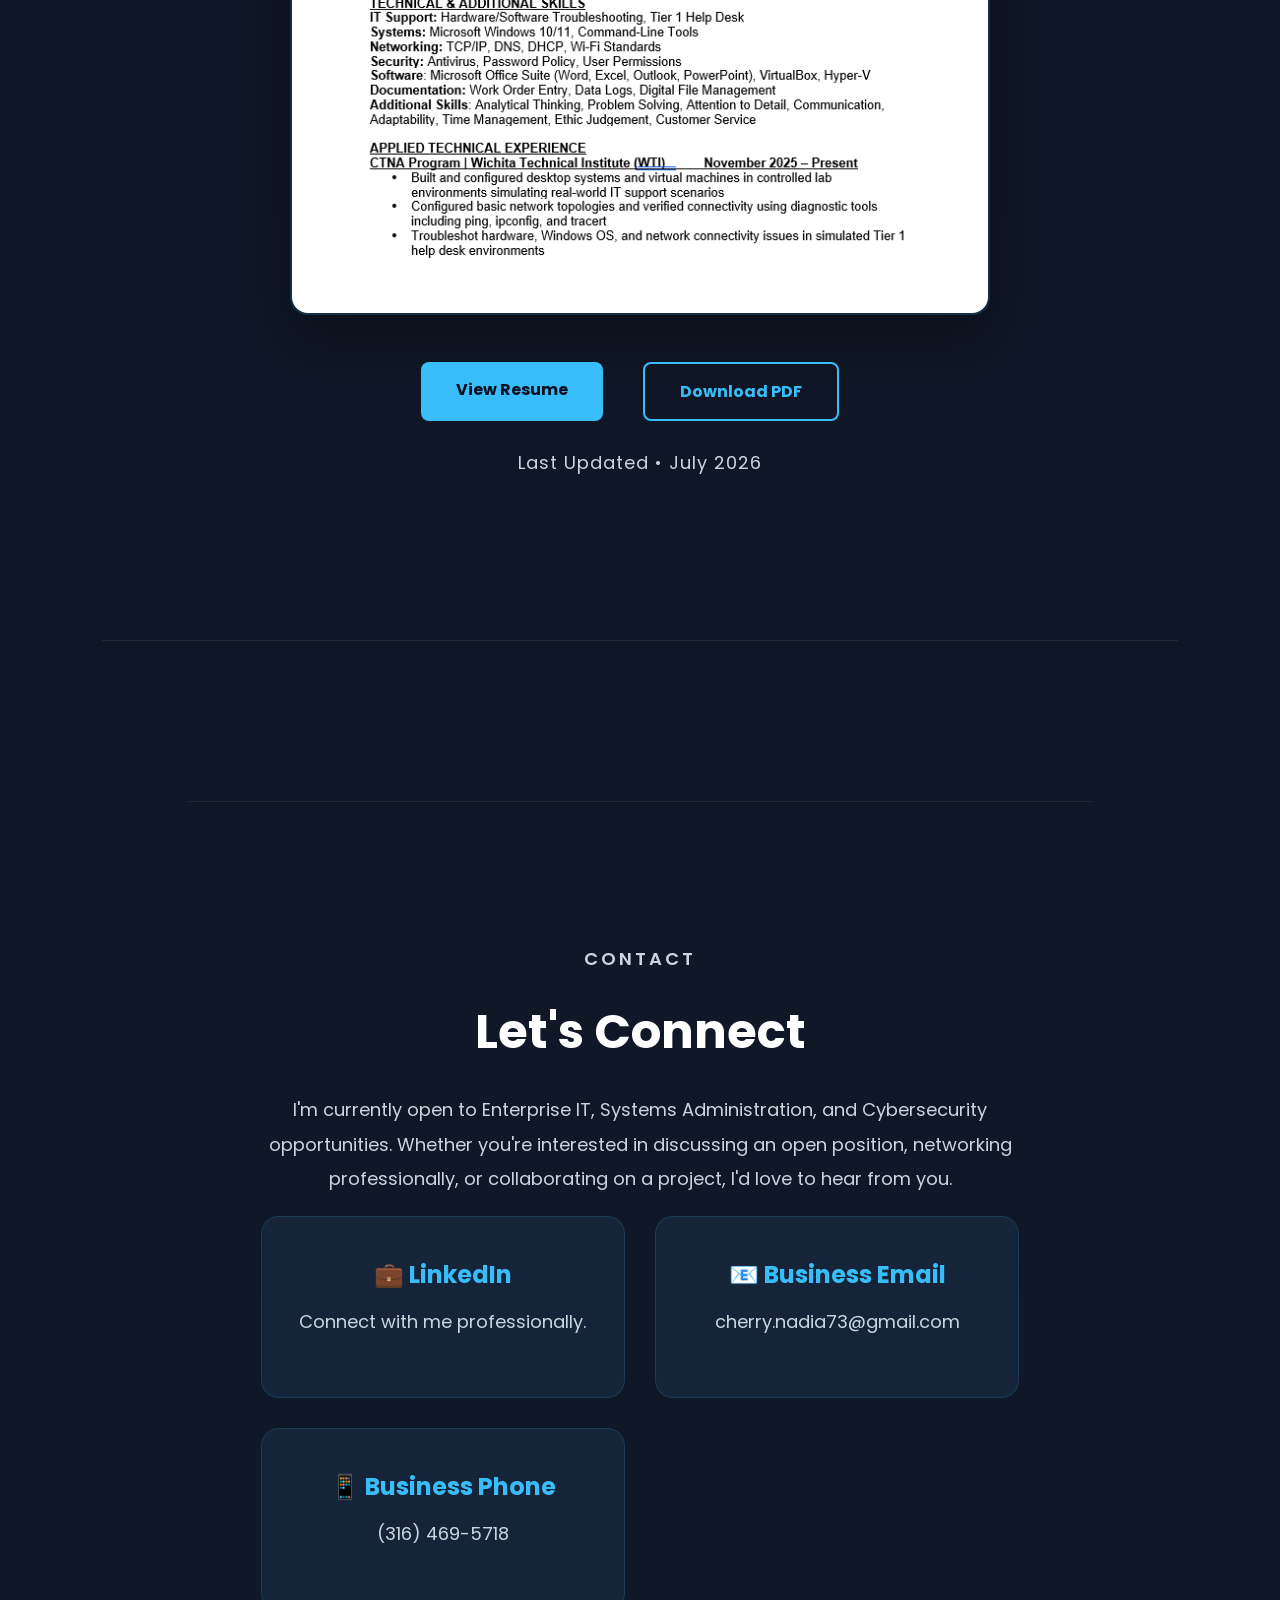
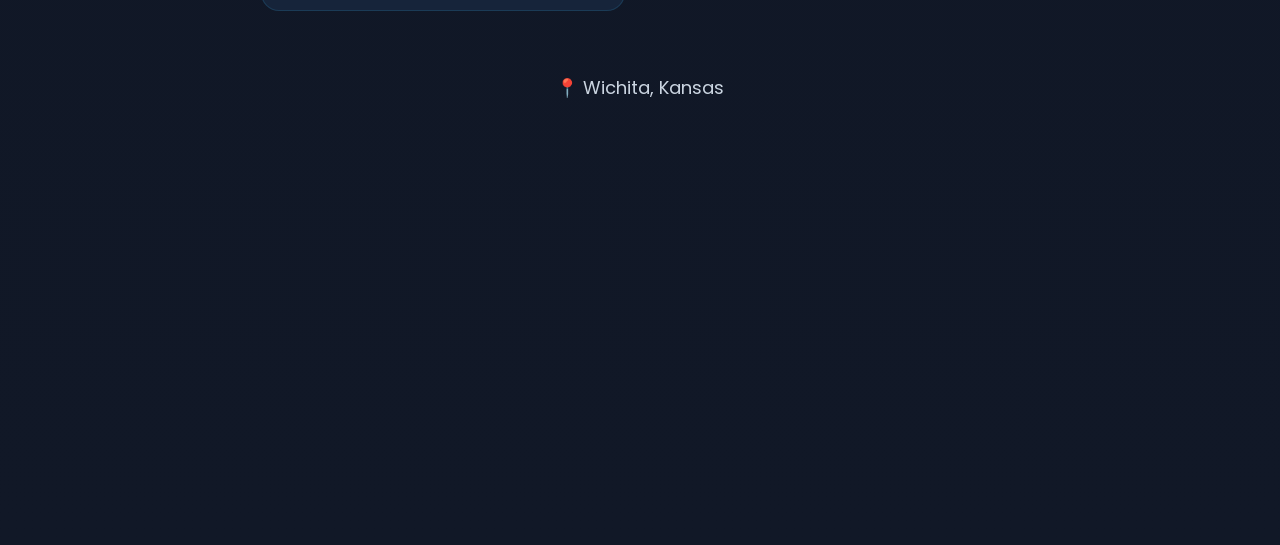
==== commit 621494ec: "dropdown for skills" ====
--- a/index.html
+++ b/index.html
@@ -485,7 +485,7 @@
 
             <h3>🏢 Enterprise Systems</h3>
 
-            <span class="expand-icon">+</span>
+            <span class="expand-icon">▼</span>
 
         </div>
 
@@ -497,7 +497,7 @@
 
         </p>
 
-        <div class="competency-details">
+        <div class="competency-details hidden">
 
             <ul>
 
--- a/style.css
+++ b/style.css
@@ -1577,4 +1577,16 @@
 
     }
 
+}
+
+.expand-icon{
+
+    transition:.3s ease;
+
+}
+
+.competency-card.active .expand-icon{
+
+    transform:rotate(180deg);
+
 }
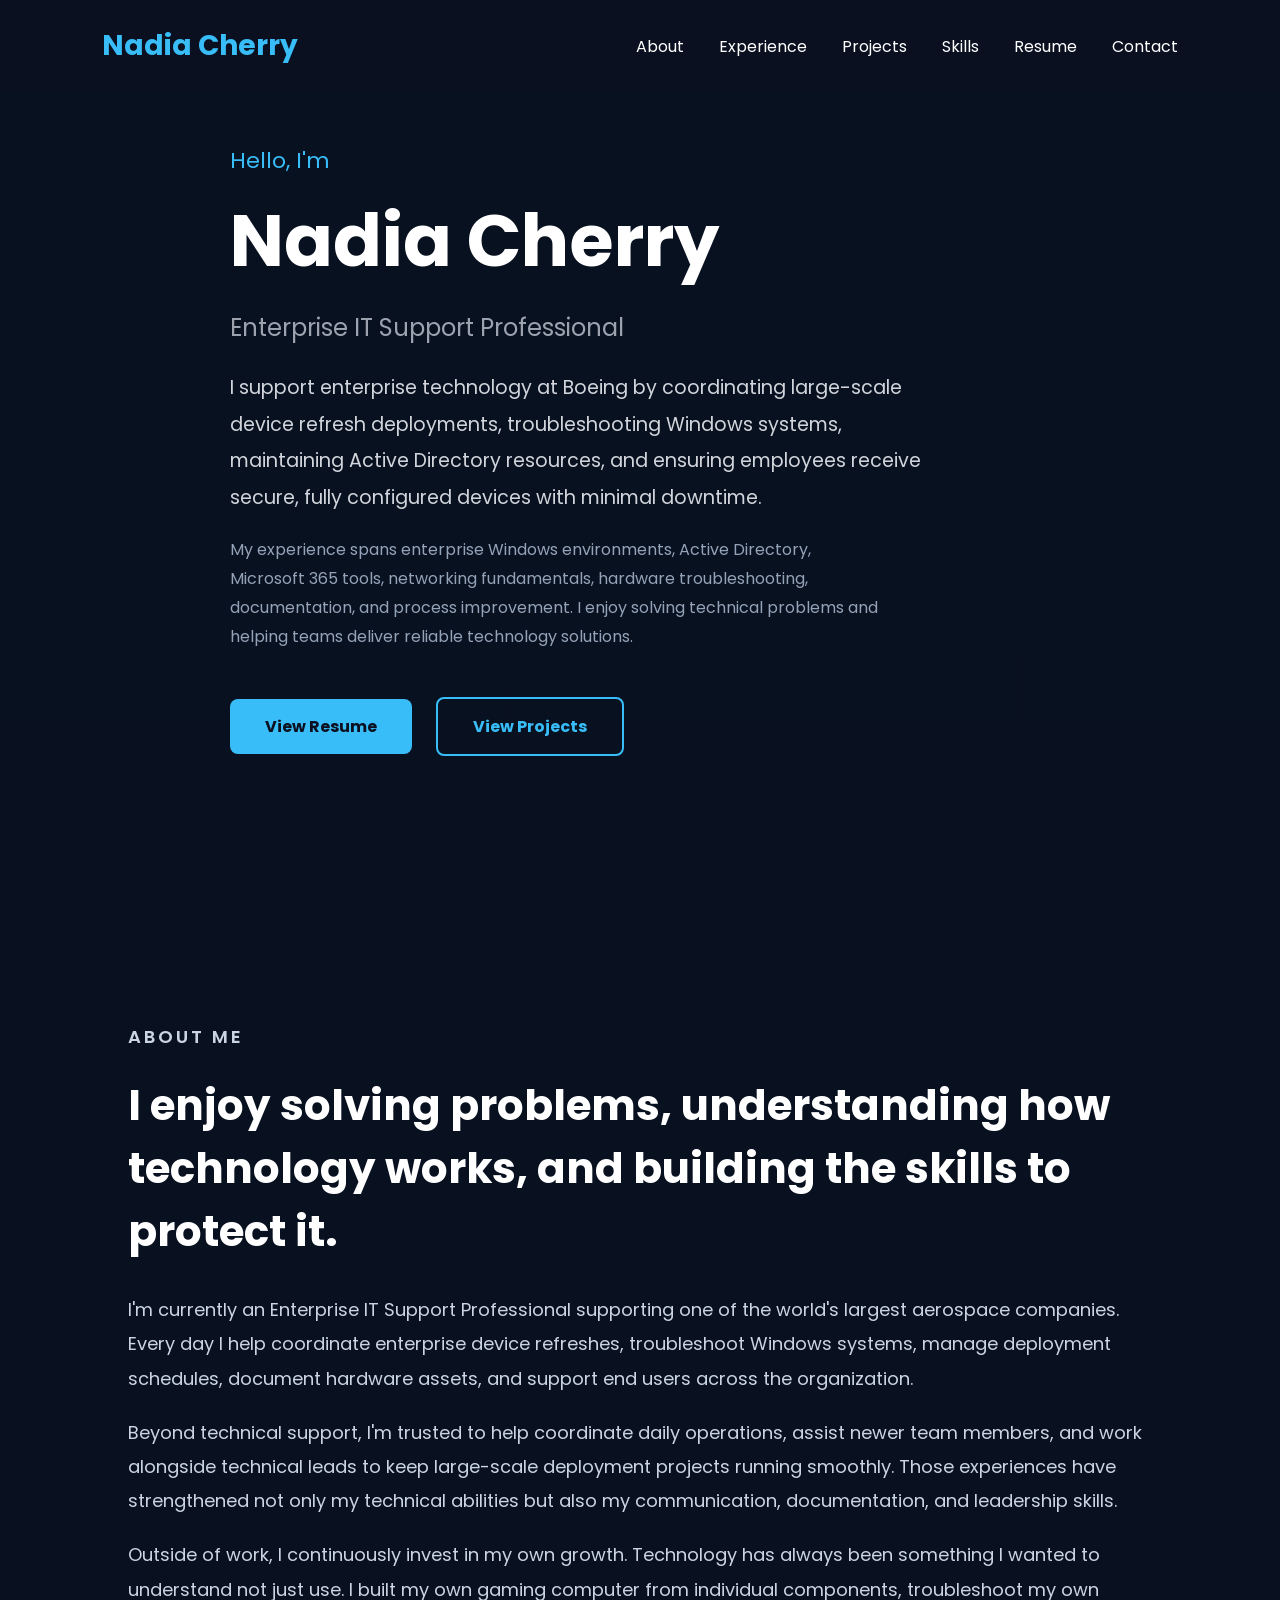
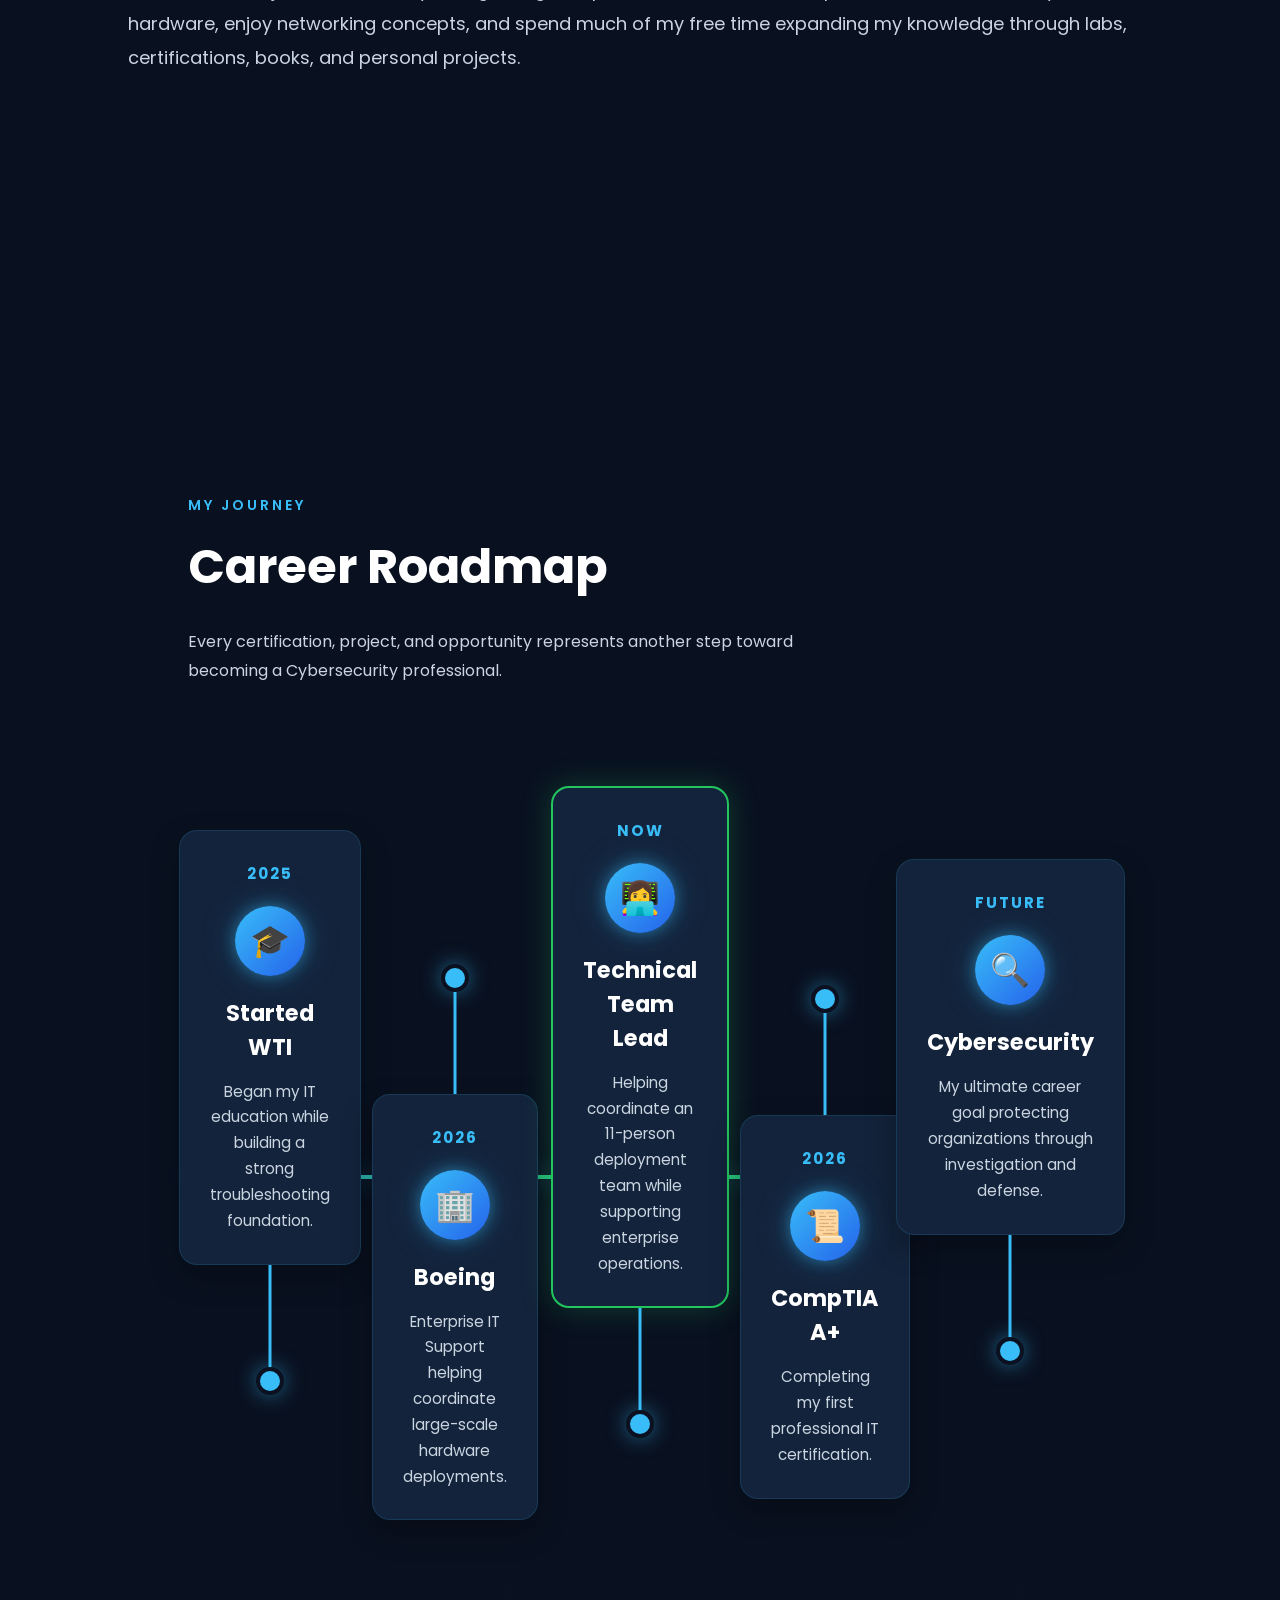
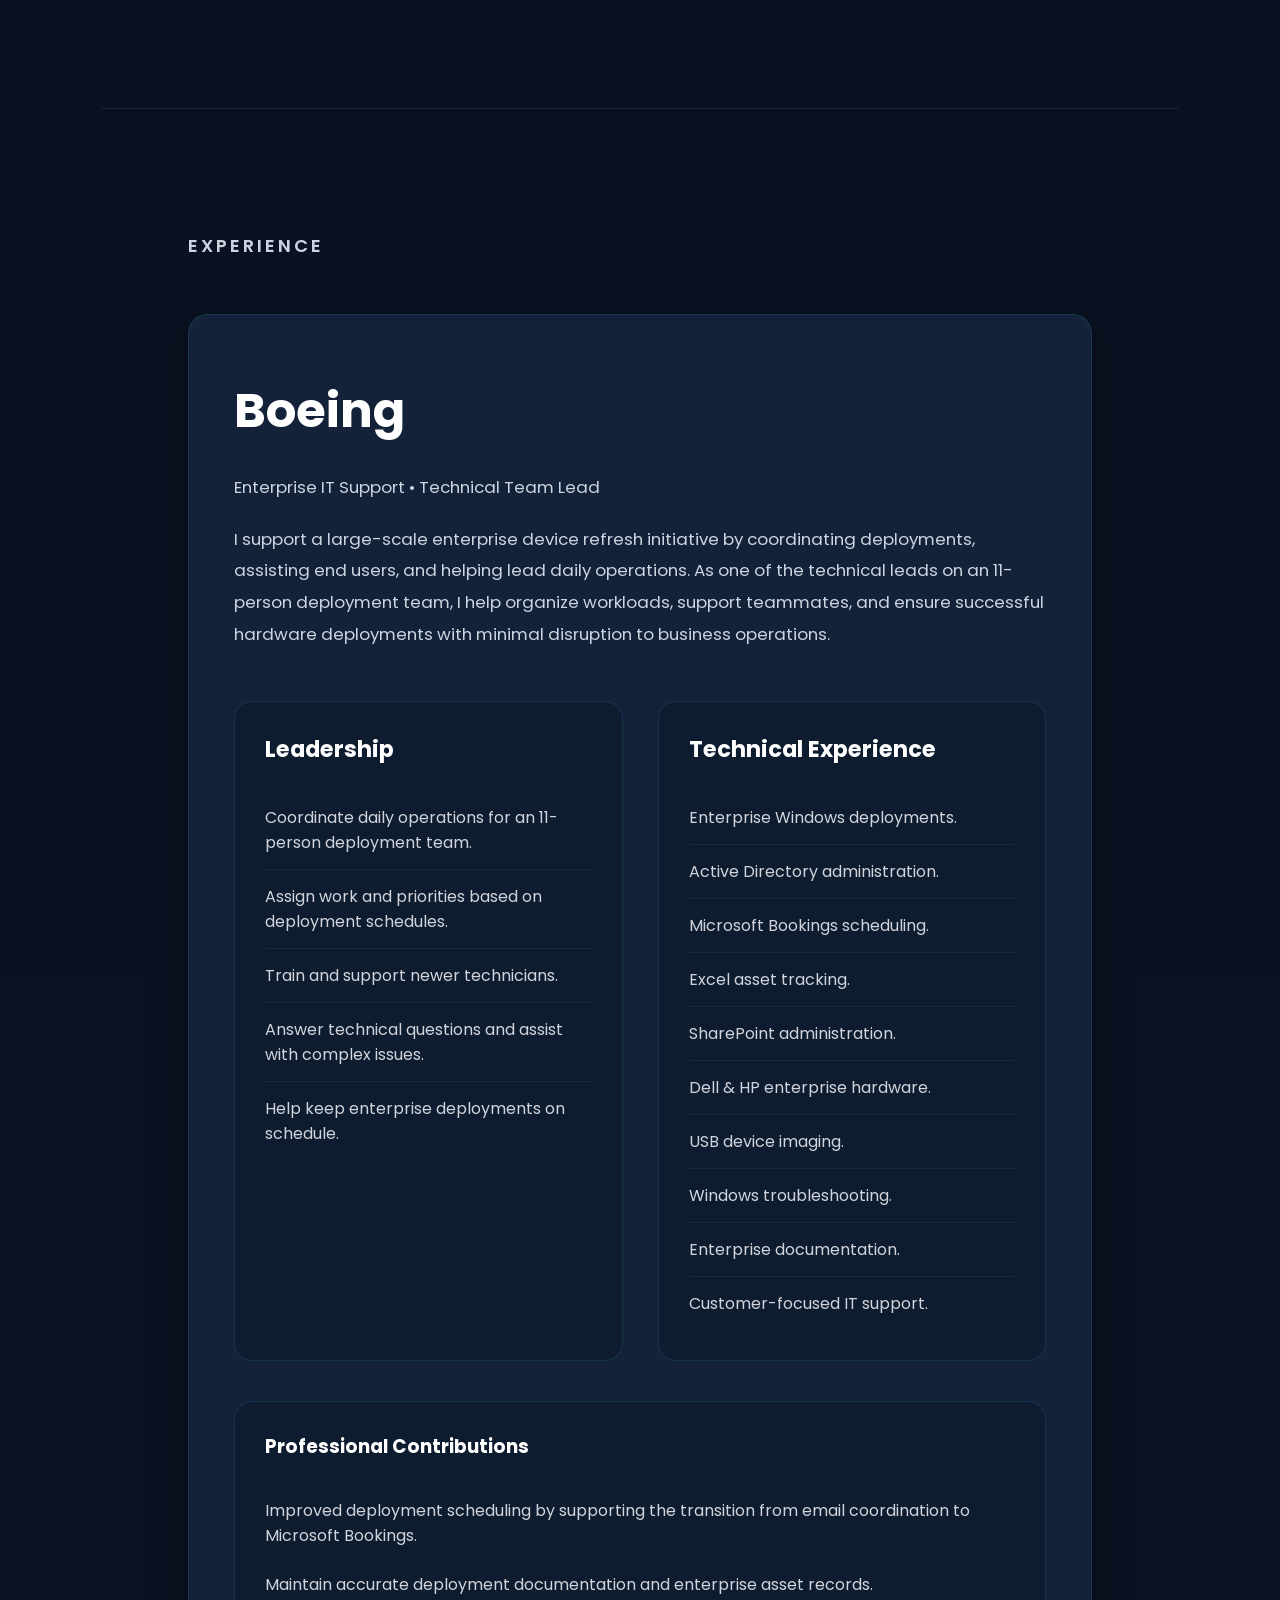
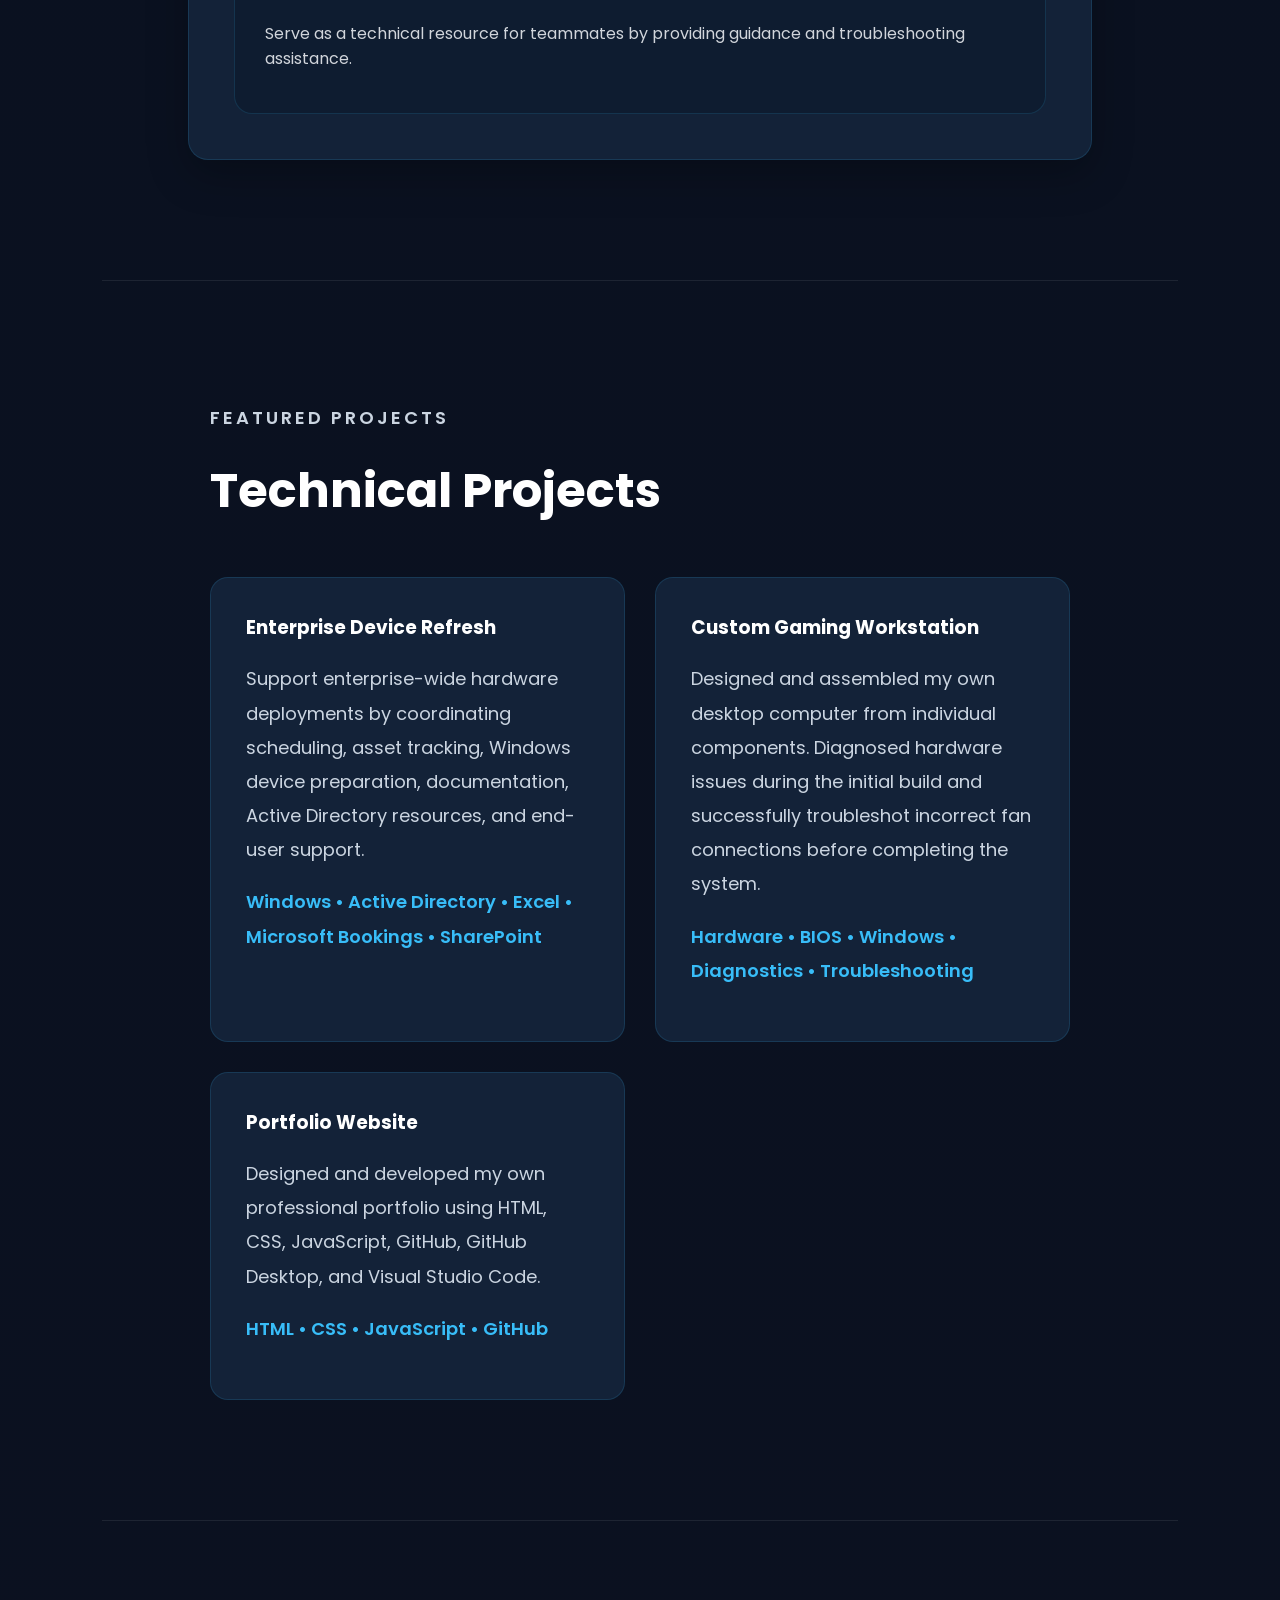
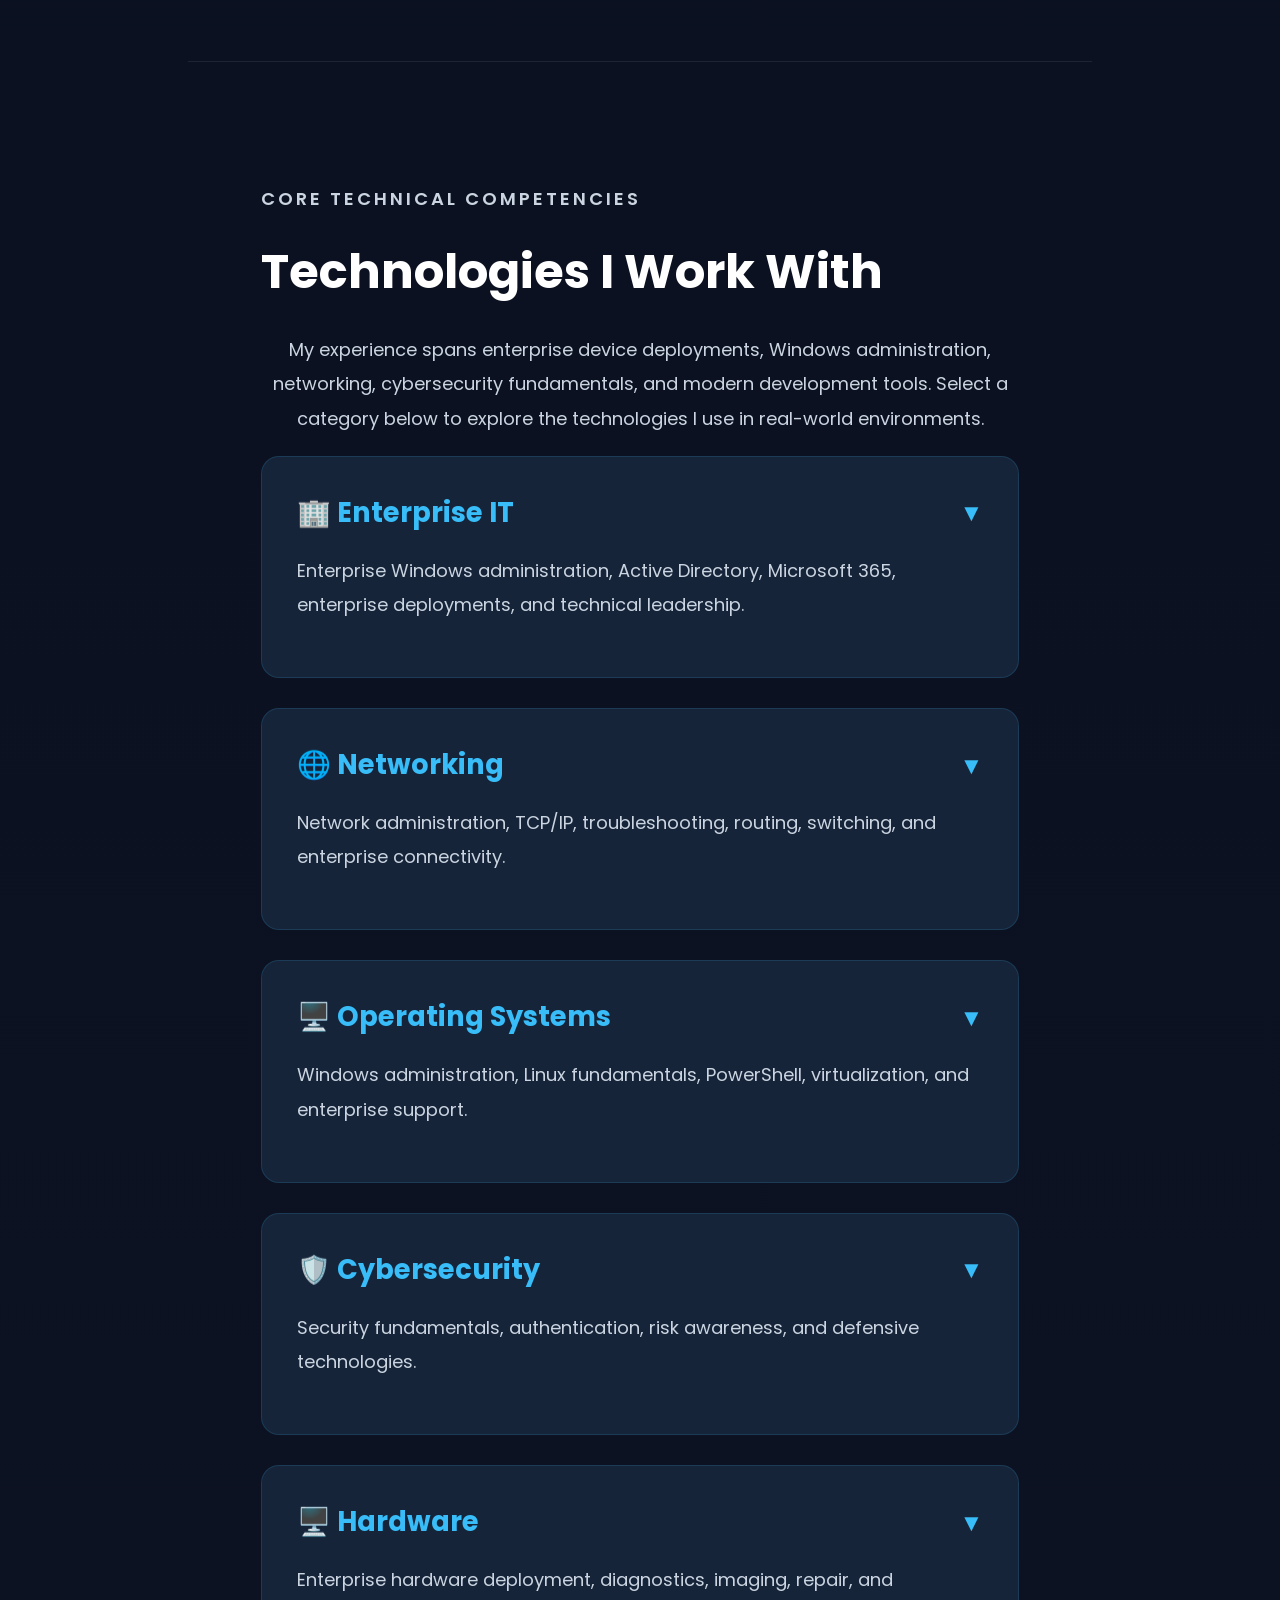
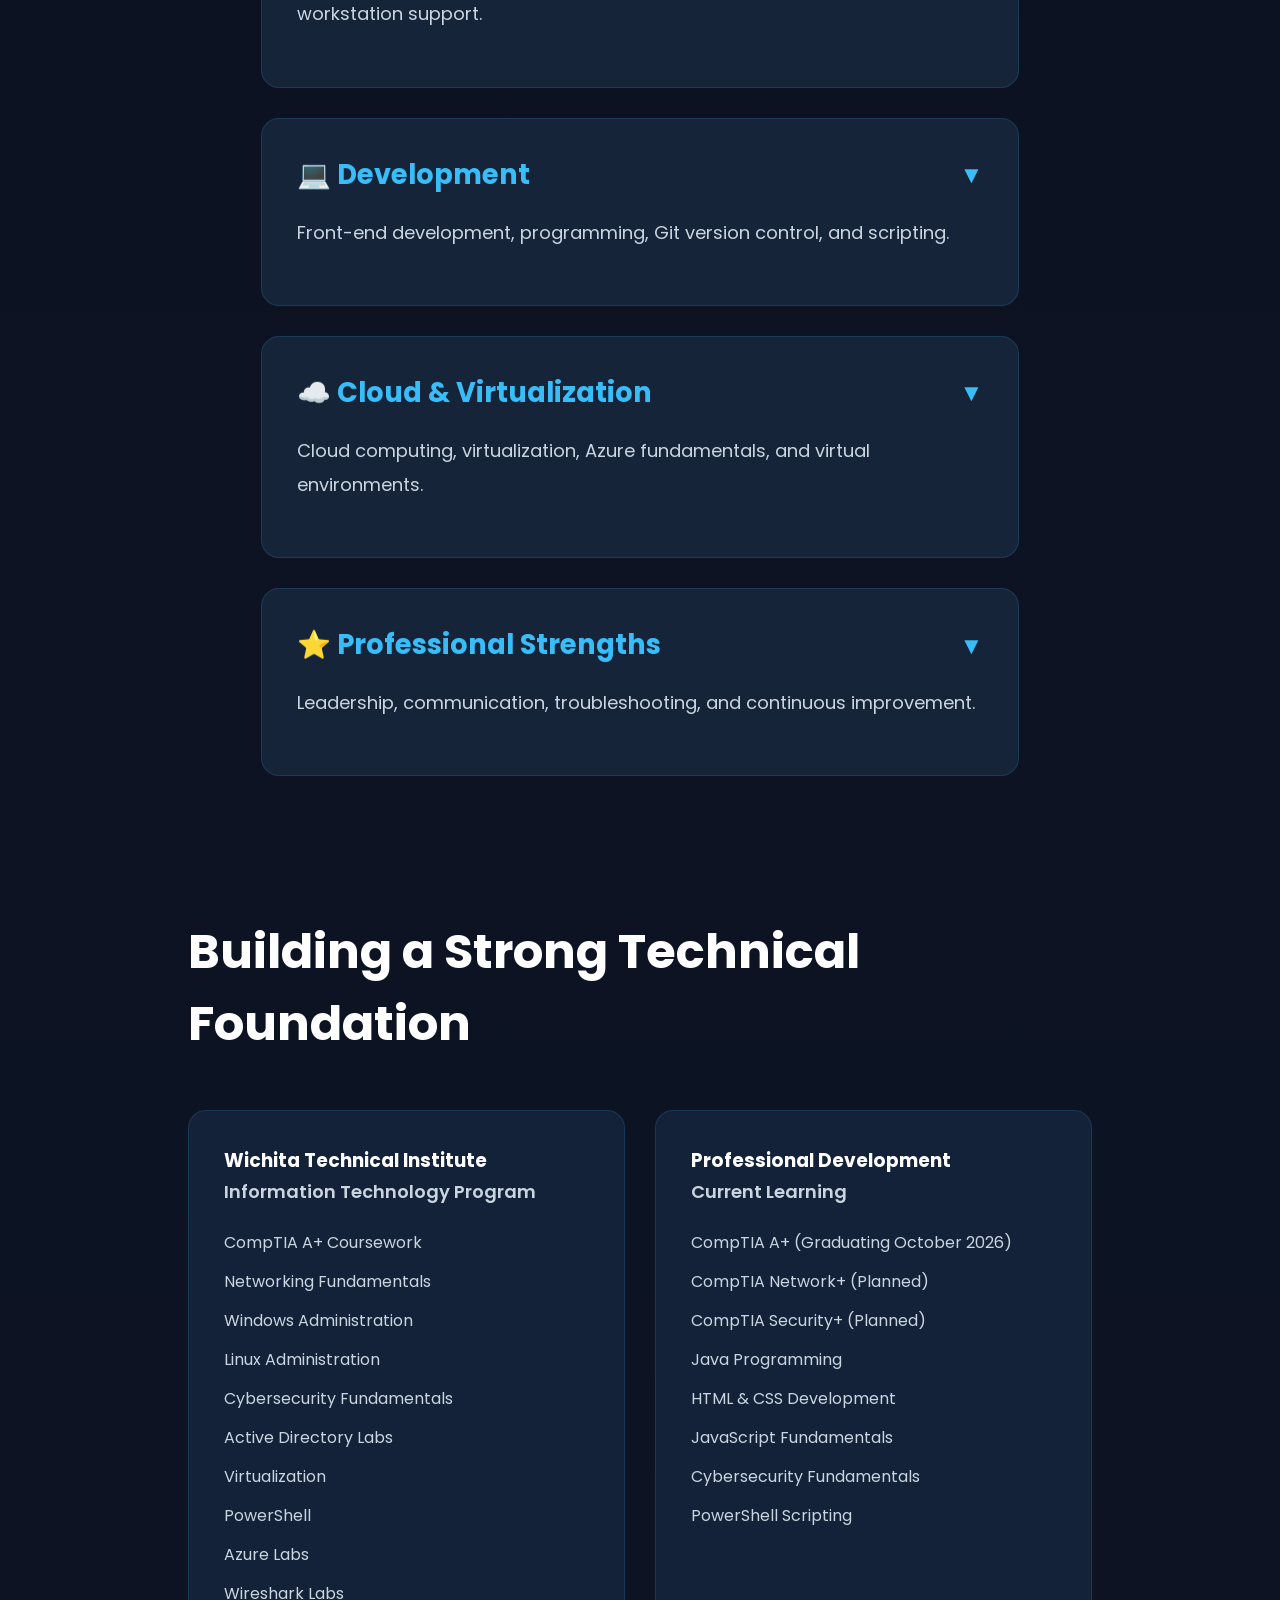
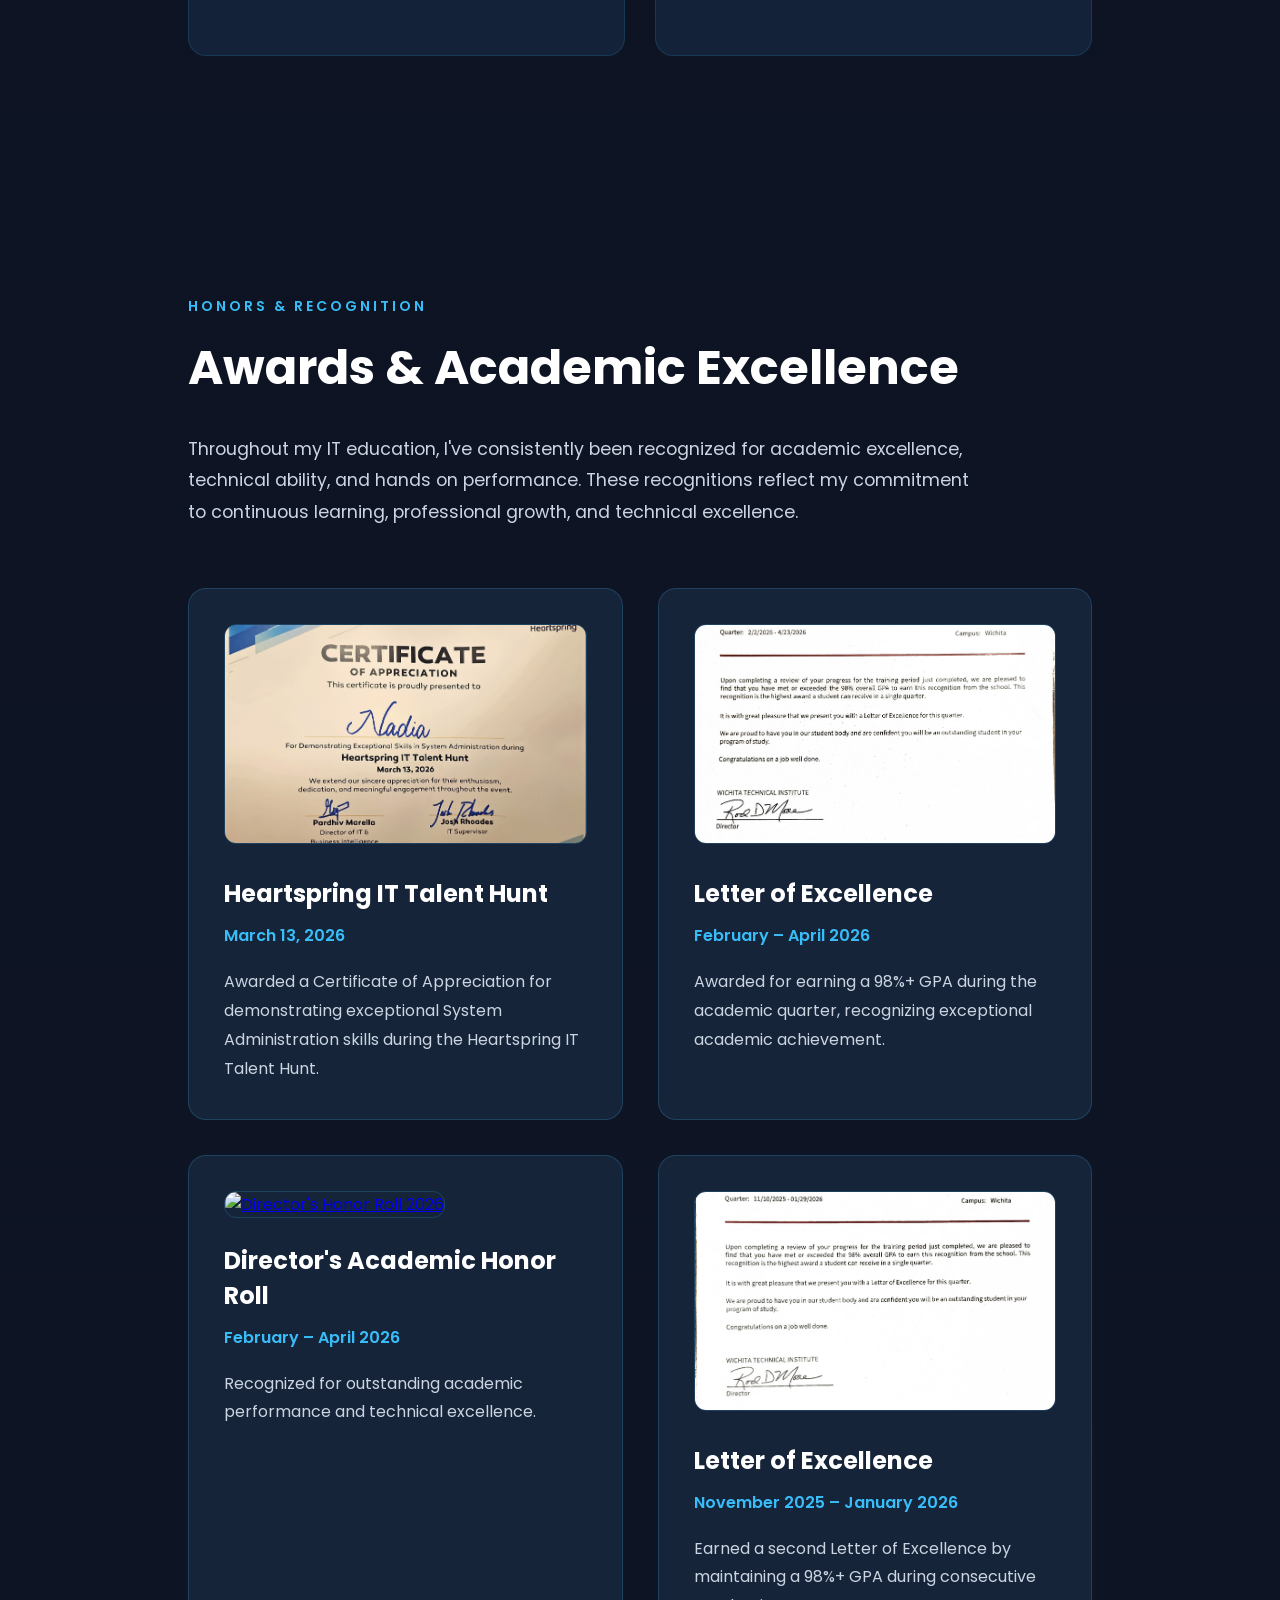
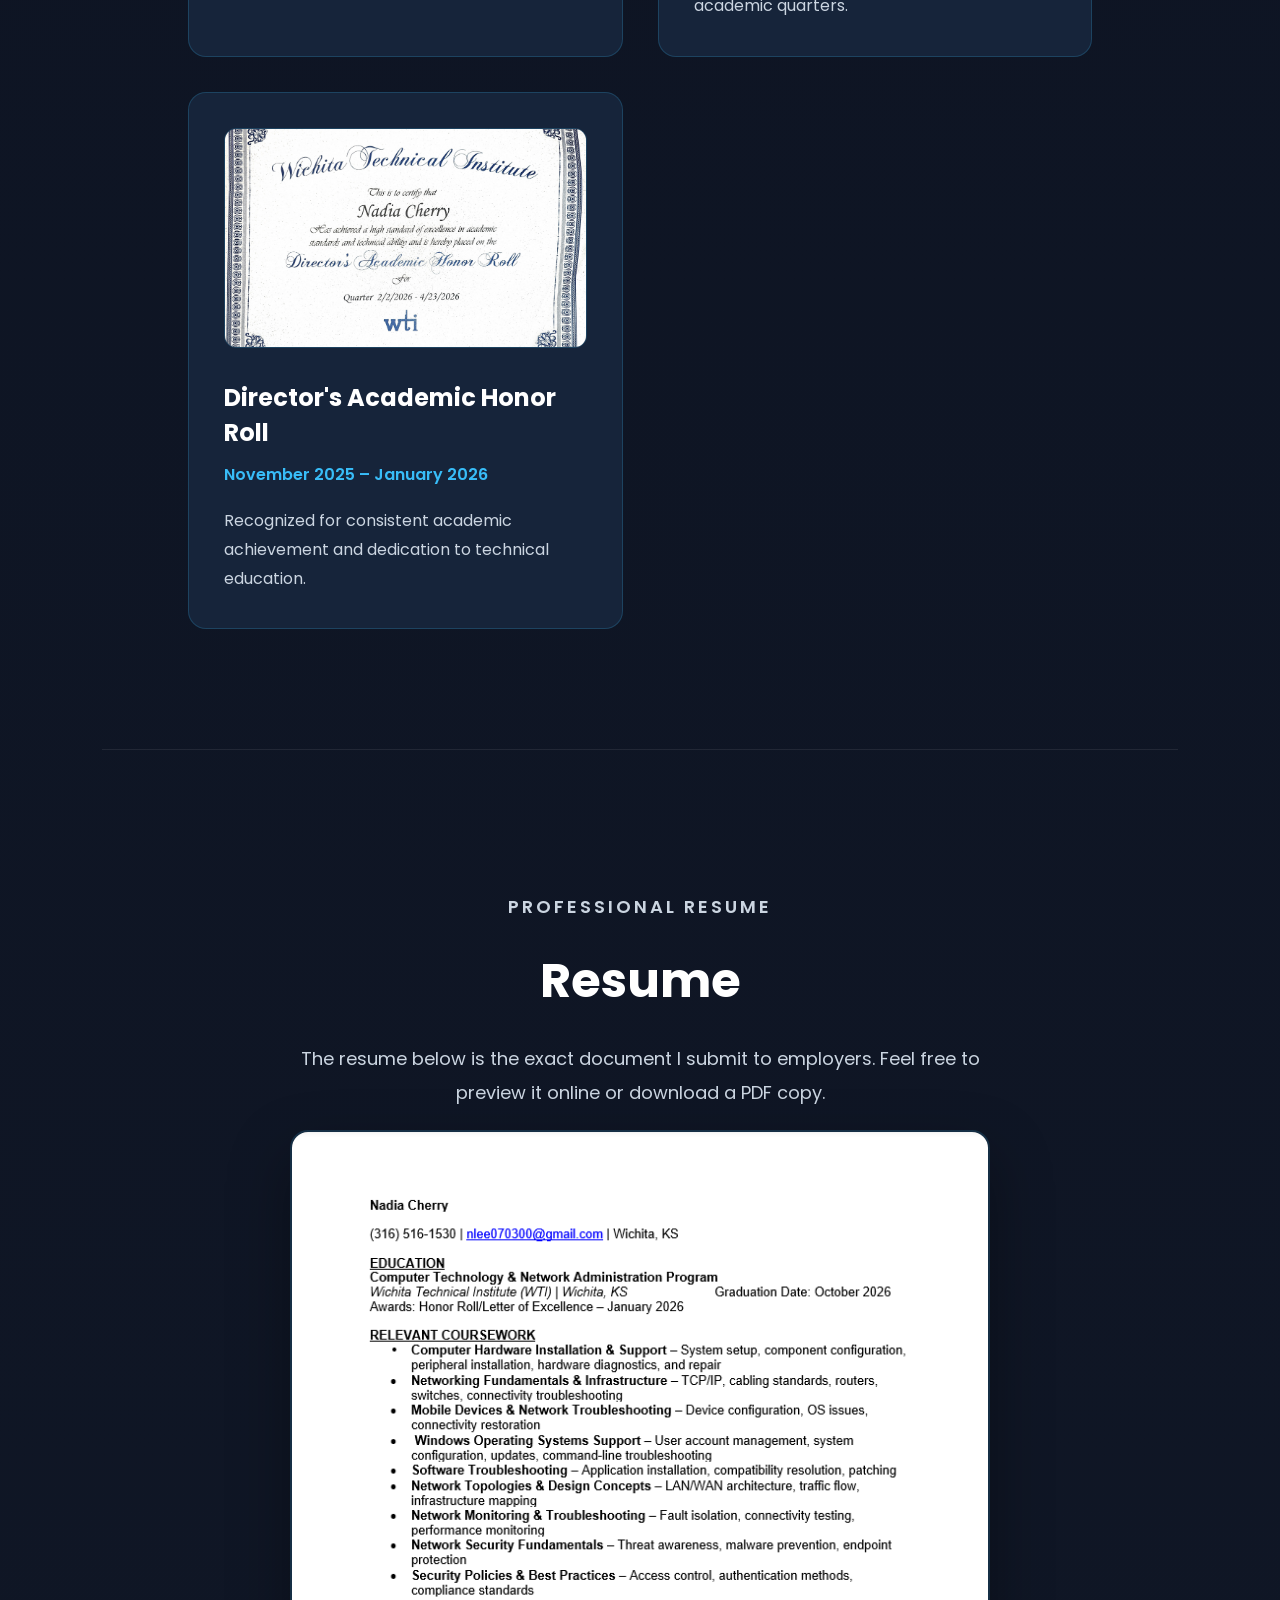
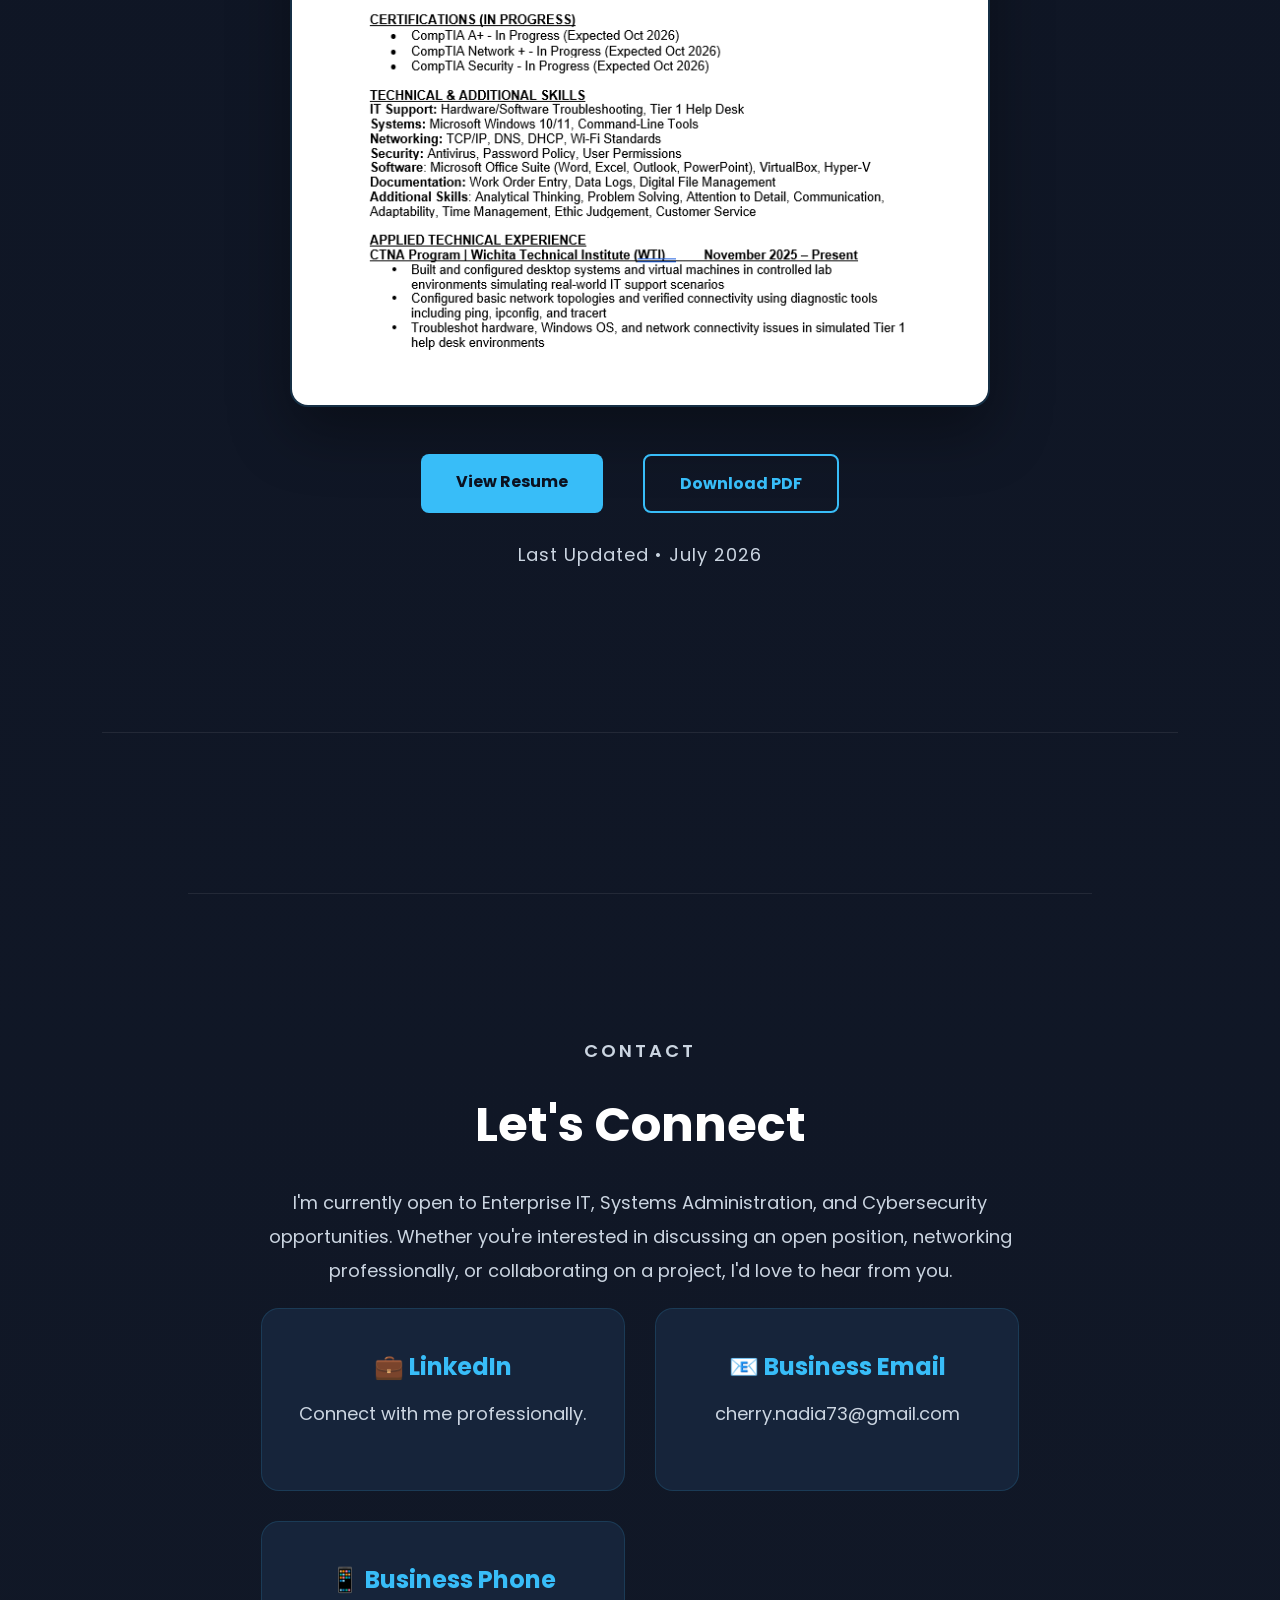
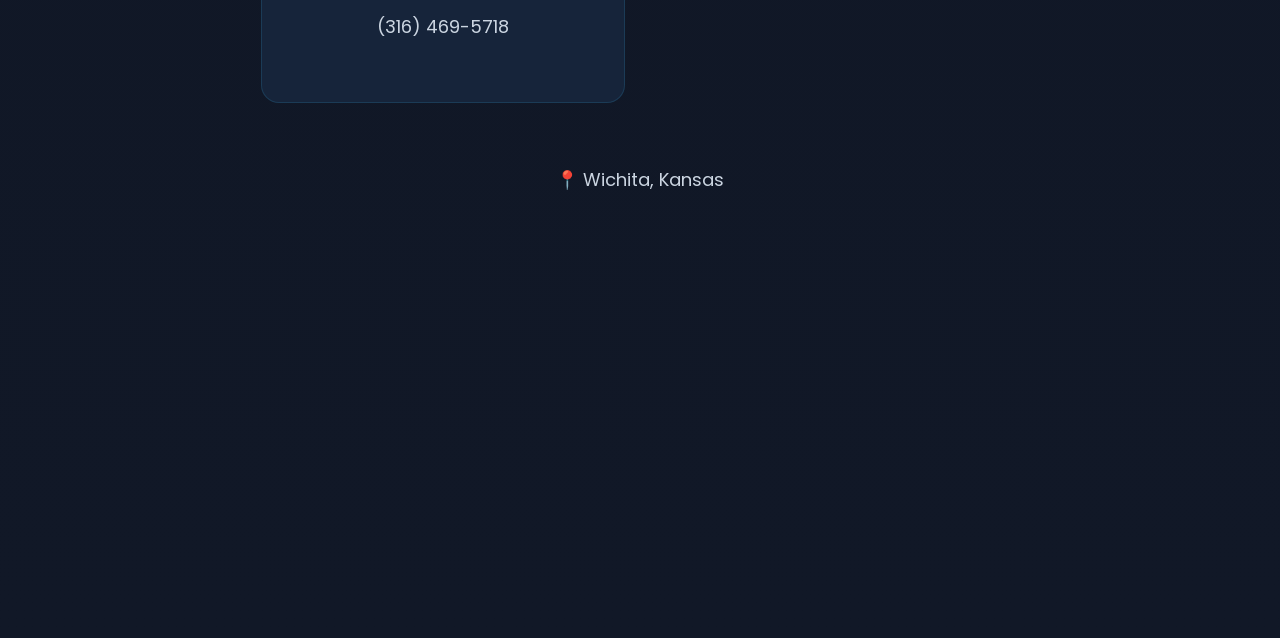
==== commit b8e3bbcf: "finally?" ====
--- a/index.html
+++ b/index.html
@@ -477,13 +477,15 @@
 
         </p>
 
-        <div class="competency-grid">
+       <div class="competency-grid">
+
+    <!-- Enterprise IT -->
 
     <div class="competency-card">
 
         <div class="competency-header">
 
-            <h3>🏢 Enterprise Systems</h3>
+            <h3>🏢 Enterprise IT</h3>
 
             <span class="expand-icon">▼</span>
 
@@ -491,9 +493,8 @@
 
         <p class="competency-summary">
 
-            Enterprise administration, Windows deployments,
-            Active Directory management, Microsoft 365 tools,
-            and end-user support.
+            Enterprise Windows administration, Active Directory,
+            Microsoft 365, enterprise deployments, and technical leadership.
 
         </p>
 
@@ -501,25 +502,20 @@
 
             <ul>
 
-                <li>✔ Active Directory Administration</li>
-
-                <li>✔ Group Policy Deployment</li>
-
+                <li>✔ Active Directory</li>
+                <li>✔ Group Policy</li>
                 <li>✔ SharePoint Administration</li>
-
+                <li>✔ Microsoft Bookings</li>
                 <li>✔ Microsoft Teams</li>
-
-                <li>✔ Microsoft Bookings</li>
-
+                <li>✔ Microsoft Outlook</li>
+                <li>✔ Microsoft Excel</li>
                 <li>✔ Enterprise Asset Management</li>
-
-                <li>✔ Windows Device Refresh</li>
-
-                <li>✔ End User Support</li>
-
+                <li>✔ Device Refresh Operations</li>
                 <li>✔ Enterprise Documentation</li>
-
-                <li>✔ Technical Team Leadership</li>
+                <li>✔ Policy Deployment</li>
+                <li>✔ User Support</li>
+                <li>✔ Customer Service</li>
+                <li>✔ Technical Leadership</li>
 
             </ul>
 
@@ -527,9 +523,291 @@
 
     </div>
 
-</div>
+    <!-- Networking -->
+
+    <div class="competency-card">
+
+        <div class="competency-header">
+
+            <h3>🌐 Networking</h3>
+
+            <span class="expand-icon">▼</span>
+
+        </div>
+
+        <p class="competency-summary">
+
+            Network administration, TCP/IP, troubleshooting,
+            routing, switching, and enterprise connectivity.
+
+        </p>
+
+        <div class="competency-details hidden">
+
+            <ul>
+
+                <li>✔ TCP/IP</li>
+                <li>✔ IPv4 Addressing</li>
+                <li>✔ Subnetting</li>
+                <li>✔ DNS</li>
+                <li>✔ DHCP</li>
+                <li>✔ VPN</li>
+                <li>✔ VLAN Fundamentals</li>
+                <li>✔ Routing Concepts</li>
+                <li>✔ Switching Concepts</li>
+                <li>✔ Cisco Networking</li>
+                <li>✔ Wireshark</li>
+                <li>✔ Ping</li>
+                <li>✔ Tracert</li>
+                <li>✔ Network Troubleshooting</li>
+                <li>✔ Network Printers</li>
+                <li>✔ Port Forwarding</li>
+
+            </ul>
+
+        </div>
 
     </div>
+
+    <!-- Operating Systems -->
+
+    <div class="competency-card">
+
+        <div class="competency-header">
+
+            <h3>🖥️ Operating Systems</h3>
+
+            <span class="expand-icon">▼</span>
+
+        </div>
+
+        <p class="competency-summary">
+
+            Windows administration, Linux fundamentals,
+            PowerShell, virtualization, and enterprise support.
+
+        </p>
+
+        <div class="competency-details hidden">
+
+            <ul>
+
+                <li>✔ Windows 10</li>
+                <li>✔ Windows 11</li>
+                <li>✔ Windows Server (Labs)</li>
+                <li>✔ Linux</li>
+                <li>✔ PowerShell</li>
+                <li>✔ Command Prompt</li>
+                <li>✔ Windows Security</li>
+                <li>✔ Virtual Machines</li>
+
+            </ul>
+
+        </div>
+
+    </div>
+
+    <!-- Cybersecurity -->
+
+    <div class="competency-card">
+
+        <div class="competency-header">
+
+            <h3>🛡️ Cybersecurity</h3>
+
+            <span class="expand-icon">▼</span>
+
+        </div>
+
+        <p class="competency-summary">
+
+            Security fundamentals, authentication,
+            risk awareness, and defensive technologies.
+
+        </p>
+
+        <div class="competency-details hidden">
+
+            <ul>
+
+                <li>✔ Security Fundamentals</li>
+                <li>✔ Authentication</li>
+                <li>✔ Authorization</li>
+                <li>✔ Least Privilege</li>
+                <li>✔ MFA Concepts</li>
+                <li>✔ Windows Security</li>
+                <li>✔ BitLocker Fundamentals</li>
+                <li>✔ Incident Response Fundamentals</li>
+                <li>✔ Digital Forensics Concepts</li>
+                <li>✔ Risk Awareness</li>
+                <li>✔ Threat Analysis Fundamentals</li>
+                <li>✔ Security Best Practices</li>
+
+            </ul>
+
+        </div>
+
+    </div>
+
+    <!-- Hardware -->
+
+    <div class="competency-card">
+
+        <div class="competency-header">
+
+            <h3>🖥️ Hardware</h3>
+
+            <span class="expand-icon">▼</span>
+
+        </div>
+
+        <p class="competency-summary">
+
+            Enterprise hardware deployment,
+            diagnostics, imaging, repair, and workstation support.
+
+        </p>
+
+        <div class="competency-details hidden">
+
+            <ul>
+
+                <li>✔ Custom PC Assembly</li>
+                <li>✔ Hardware Diagnostics</li>
+                <li>✔ Dell Enterprise Devices</li>
+                <li>✔ HP Enterprise Devices</li>
+                <li>✔ USB Imaging</li>
+                <li>✔ Docking Stations</li>
+                <li>✔ SSD Installation</li>
+                <li>✔ SATA Storage</li>
+                <li>✔ RAM Installation</li>
+                <li>✔ BIOS Configuration</li>
+                <li>✔ Peripheral Installation</li>
+                <li>✔ Device Troubleshooting</li>
+
+            </ul>
+
+        </div>
+
+    </div>
+
+    <!-- Development -->
+
+    <div class="competency-card">
+
+        <div class="competency-header">
+
+            <h3>💻 Development</h3>
+
+            <span class="expand-icon">▼</span>
+
+        </div>
+
+        <p class="competency-summary">
+
+            Front-end development, programming,
+            Git version control, and scripting.
+
+        </p>
+
+        <div class="competency-details hidden">
+
+            <ul>
+
+                <li>✔ HTML5</li>
+                <li>✔ CSS3</li>
+                <li>✔ JavaScript (Learning)</li>
+                <li>✔ Java</li>
+                <li>✔ PowerShell</li>
+                <li>✔ Python (Learning)</li>
+                <li>✔ Git</li>
+                <li>✔ GitHub</li>
+                <li>✔ GitHub Desktop</li>
+                <li>✔ Visual Studio Code</li>
+
+            </ul>
+
+        </div>
+
+    </div>
+
+    <!-- Cloud & Virtualization -->
+
+    <div class="competency-card">
+
+        <div class="competency-header">
+
+            <h3>☁️ Cloud & Virtualization</h3>
+
+            <span class="expand-icon">▼</span>
+
+        </div>
+
+        <p class="competency-summary">
+
+            Cloud computing, virtualization,
+            Azure fundamentals, and virtual environments.
+
+        </p>
+
+        <div class="competency-details hidden">
+
+            <ul>
+
+                <li>✔ Microsoft Azure (Labs)</li>
+                <li>✔ Virtual Machines</li>
+                <li>✔ VirtualBox</li>
+                <li>✔ Cloud Fundamentals</li>
+
+            </ul>
+
+        </div>
+
+    </div>
+
+    <!-- Professional Strengths -->
+
+    <div class="competency-card">
+
+        <div class="competency-header">
+
+            <h3>⭐ Professional Strengths</h3>
+
+            <span class="expand-icon">▼</span>
+
+        </div>
+
+        <p class="competency-summary">
+
+            Leadership, communication,
+            troubleshooting, and continuous improvement.
+
+        </p>
+
+        <div class="competency-details hidden">
+
+            <ul>
+
+                <li>✔ Technical Troubleshooting</li>
+                <li>✔ Root Cause Analysis</li>
+                <li>✔ Problem Solving</li>
+                <li>✔ Process Improvement</li>
+                <li>✔ Technical Documentation</li>
+                <li>✔ Team Leadership</li>
+                <li>✔ Training Team Members</li>
+                <li>✔ Task Coordination</li>
+                <li>✔ Communication</li>
+                <li>✔ Time Management</li>
+                <li>✔ Adaptability</li>
+                <li>✔ Continuous Learning</li>
+
+            </ul>
+
+        </div>
+
+    </div>
+
+</div>
 
 </section>
 
--- a/style.css
+++ b/style.css
@@ -1551,11 +1551,17 @@
 
 }
 
+.competency-details{
+
+    overflow:hidden;
+
+}
+
 .competency-card.active .competency-details{
 
     display:block;
 
-    animation:fadeDown .35s ease;
+    animation:fadeDown .3s ease;
 
 }
 
@@ -1565,7 +1571,7 @@
 
         opacity:0;
 
-        transform:translateY(-10px);
+        transform:translateY(-8px);
 
     }
 
@@ -1581,7 +1587,11 @@
 
 .expand-icon{
 
-    transition:.3s ease;
+    font-size:1.5rem;
+
+    color:#38BDF8;
+
+    transition:transform .3s ease;
 
 }
 
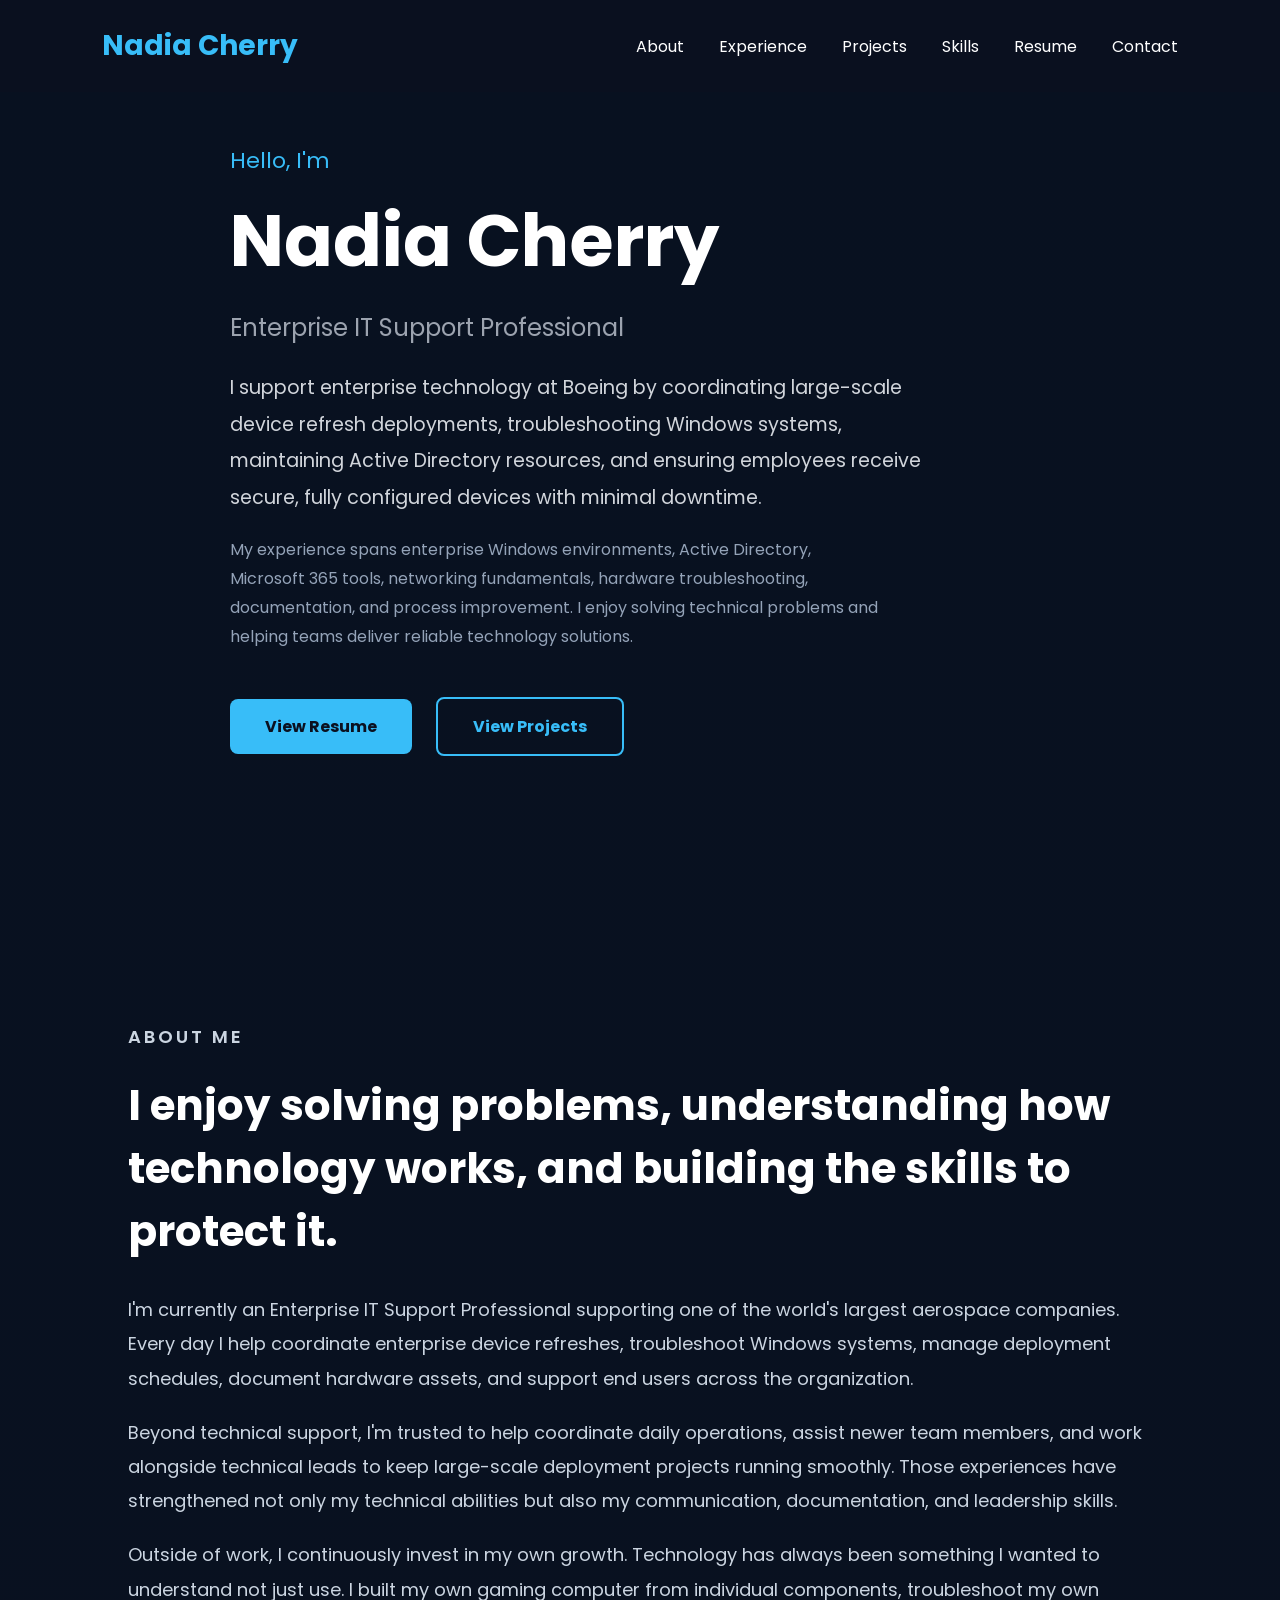
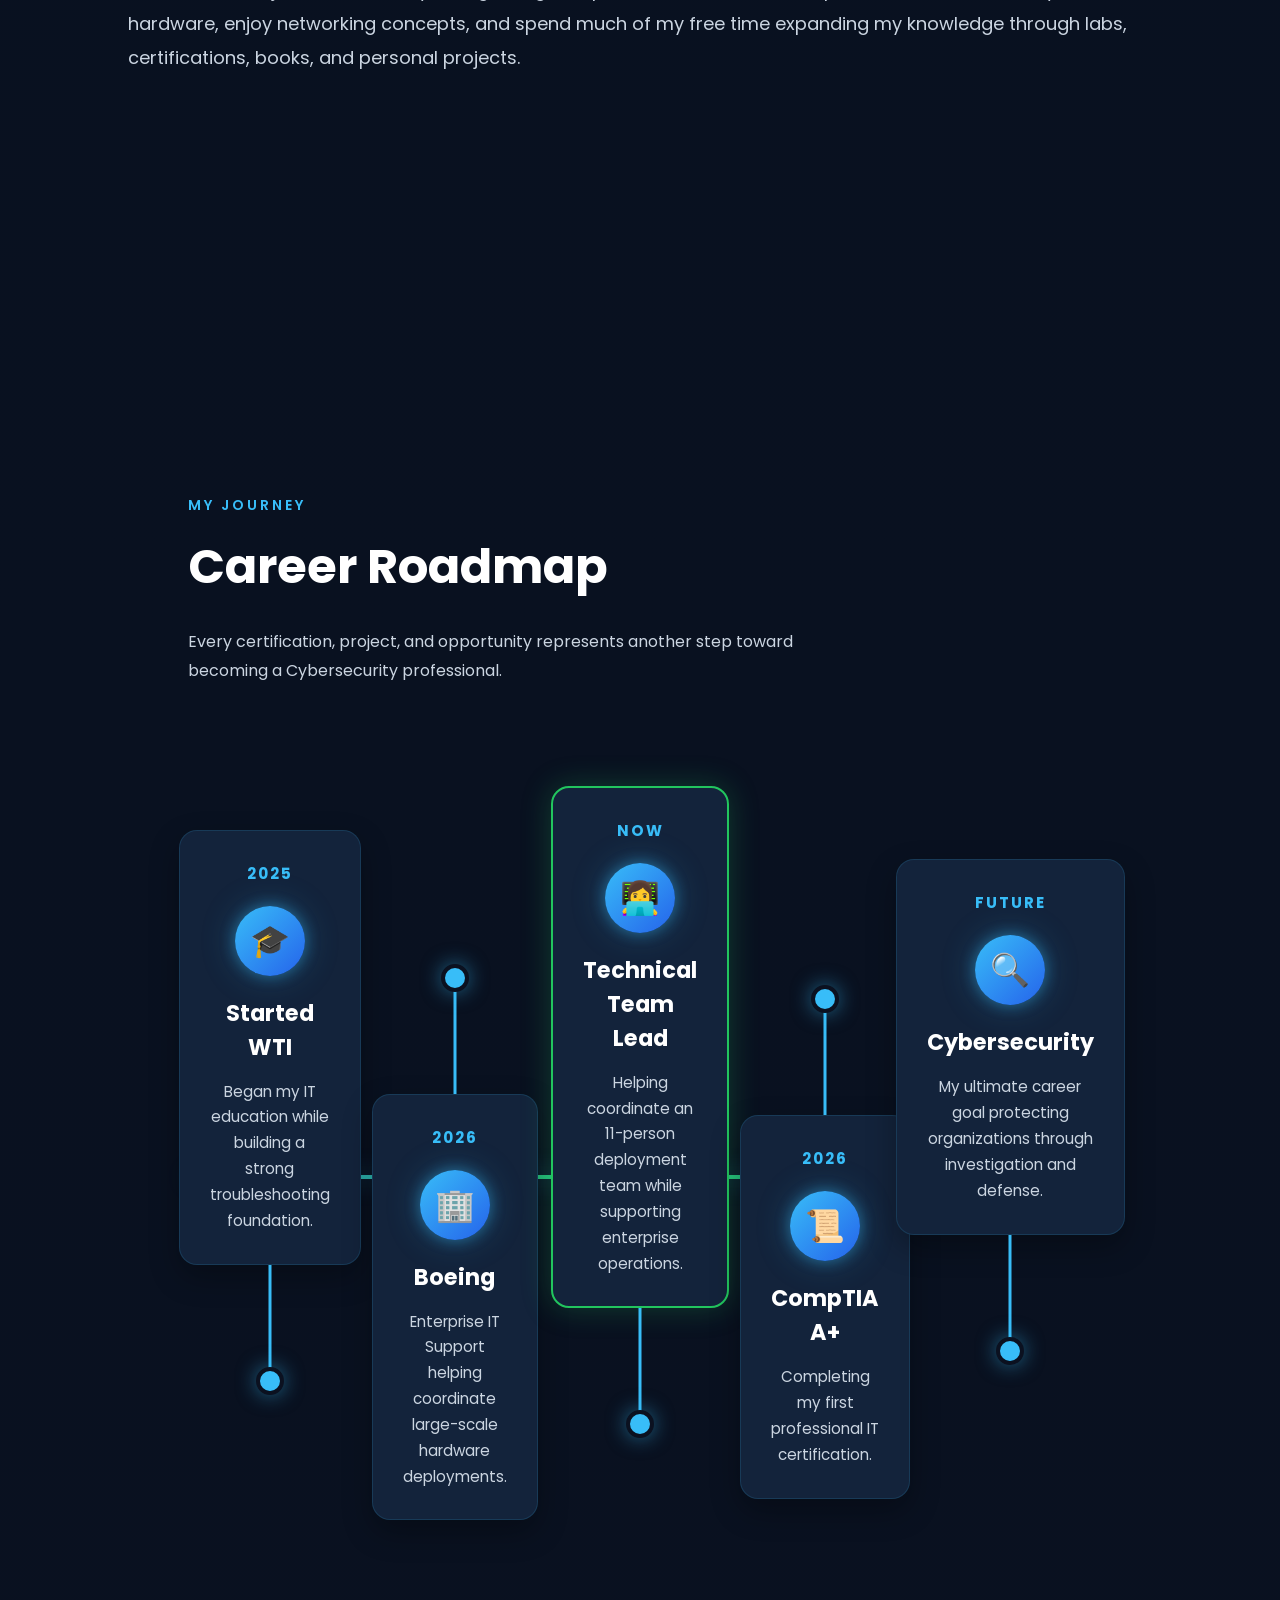
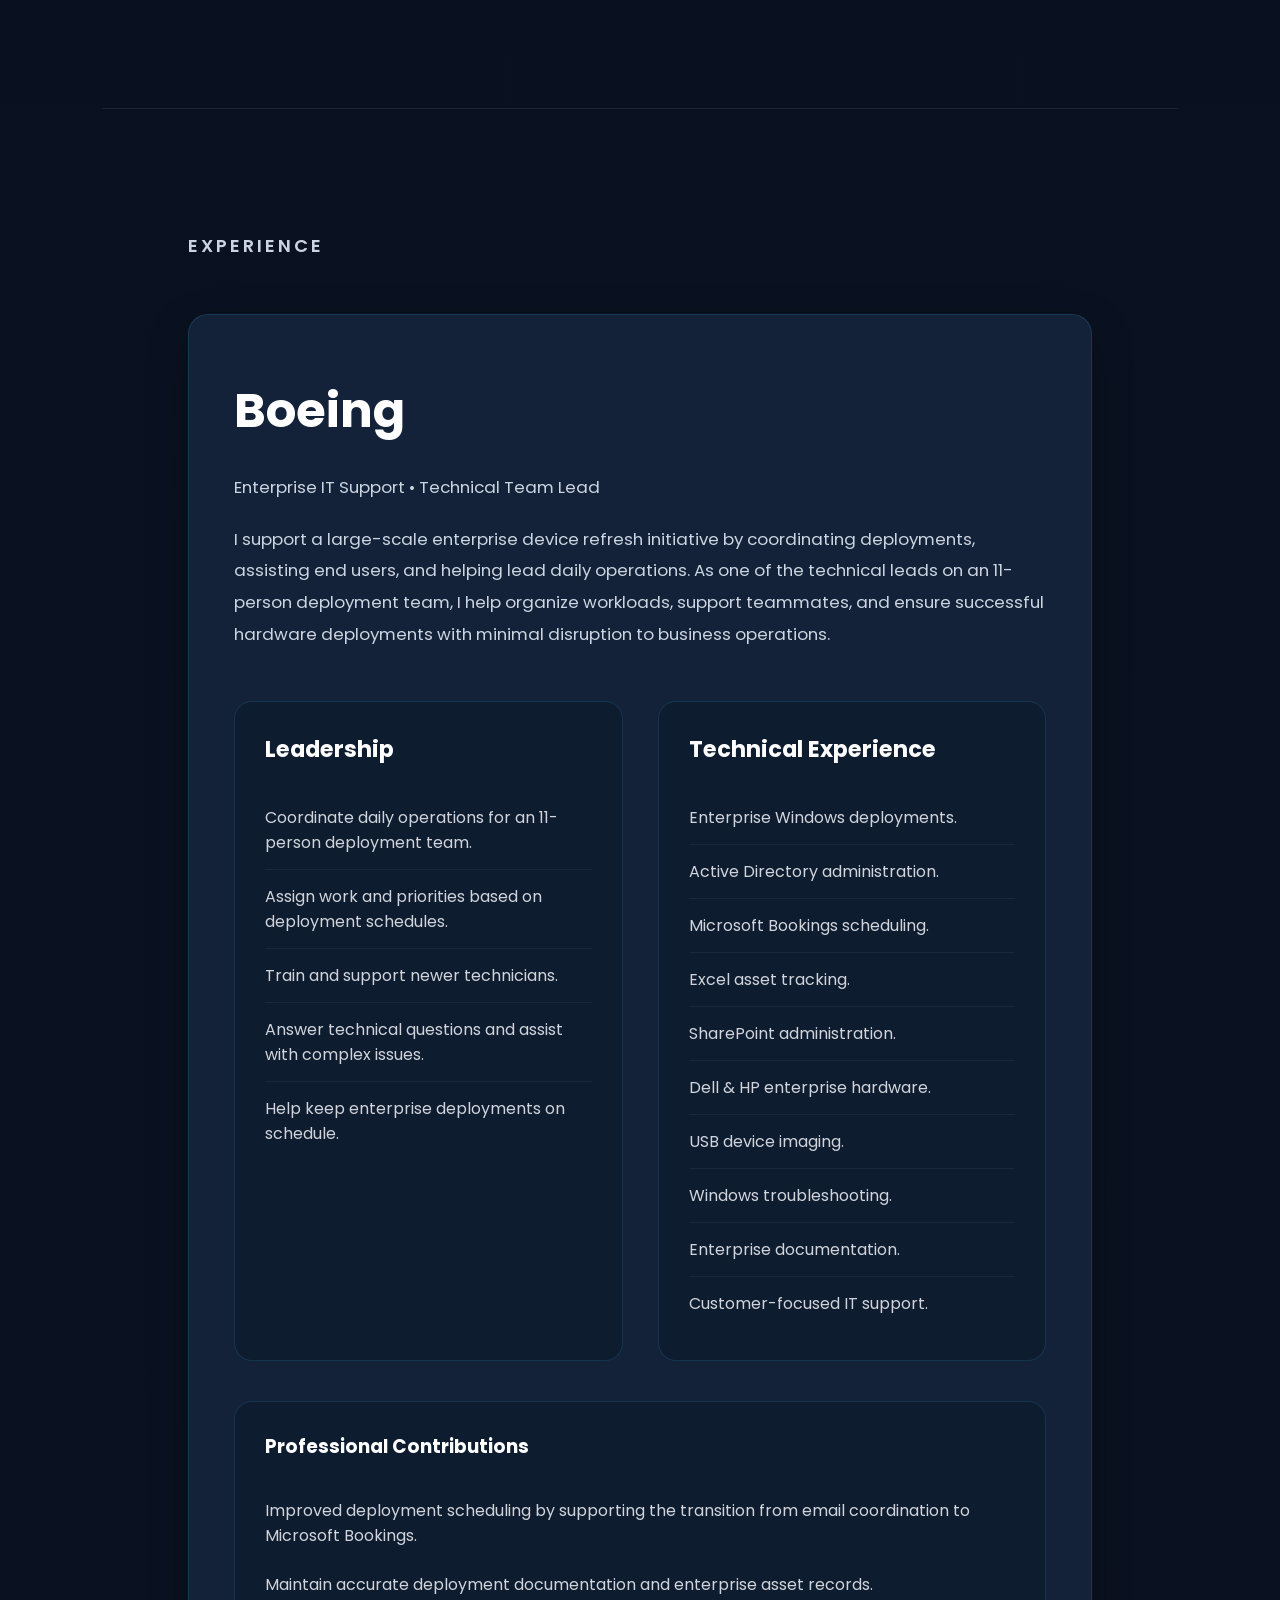
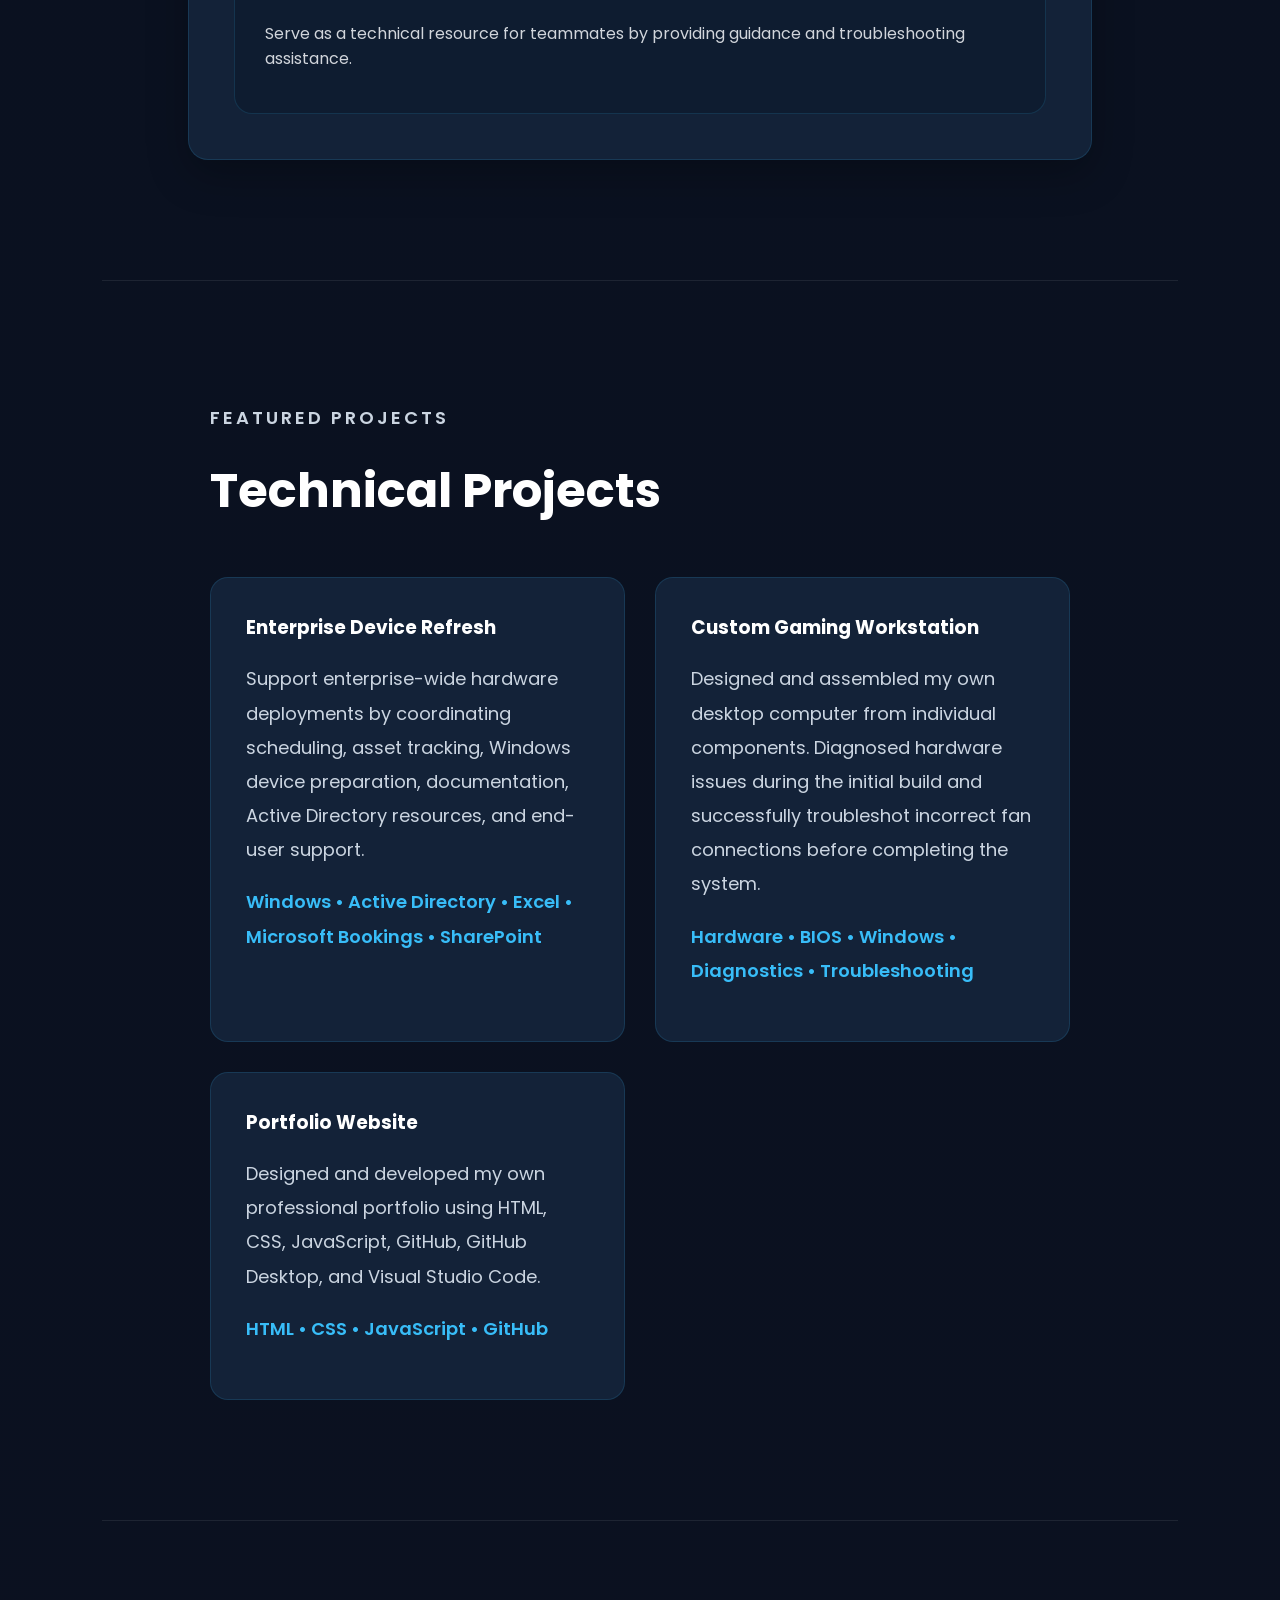
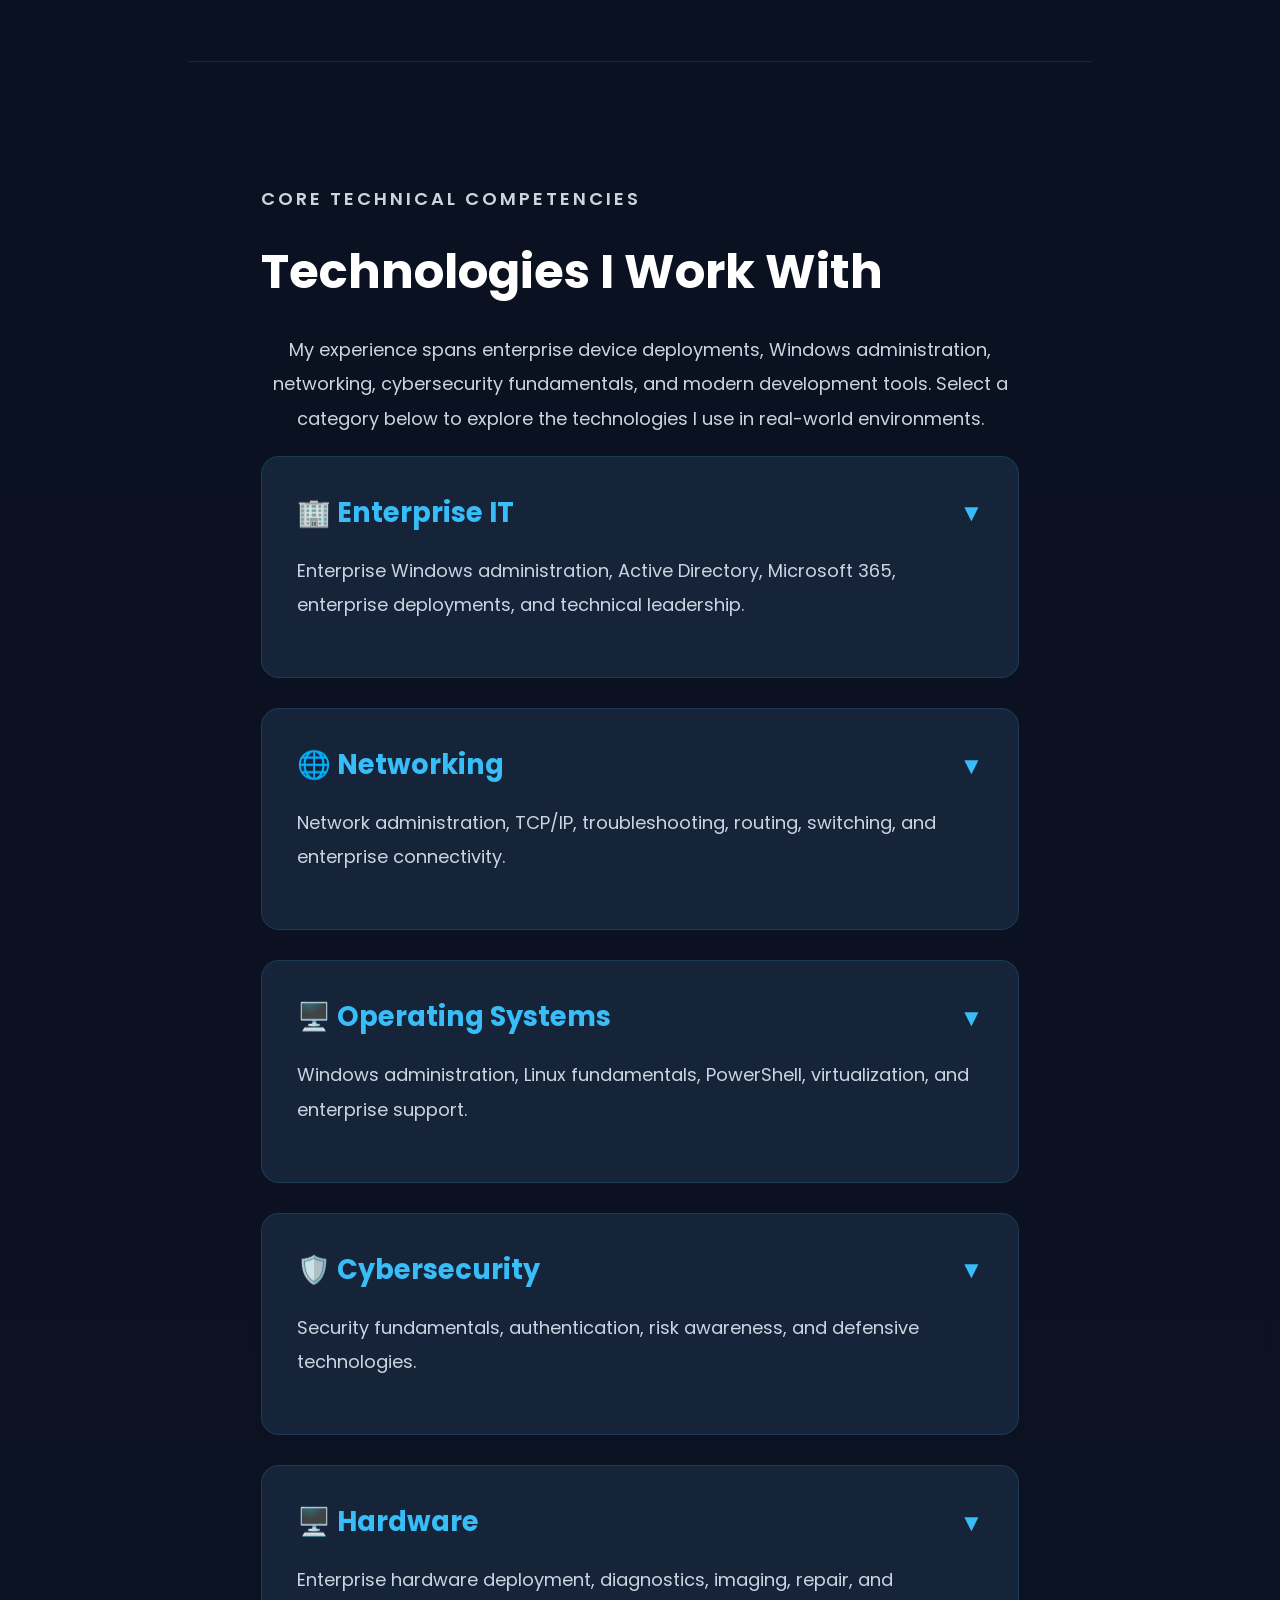
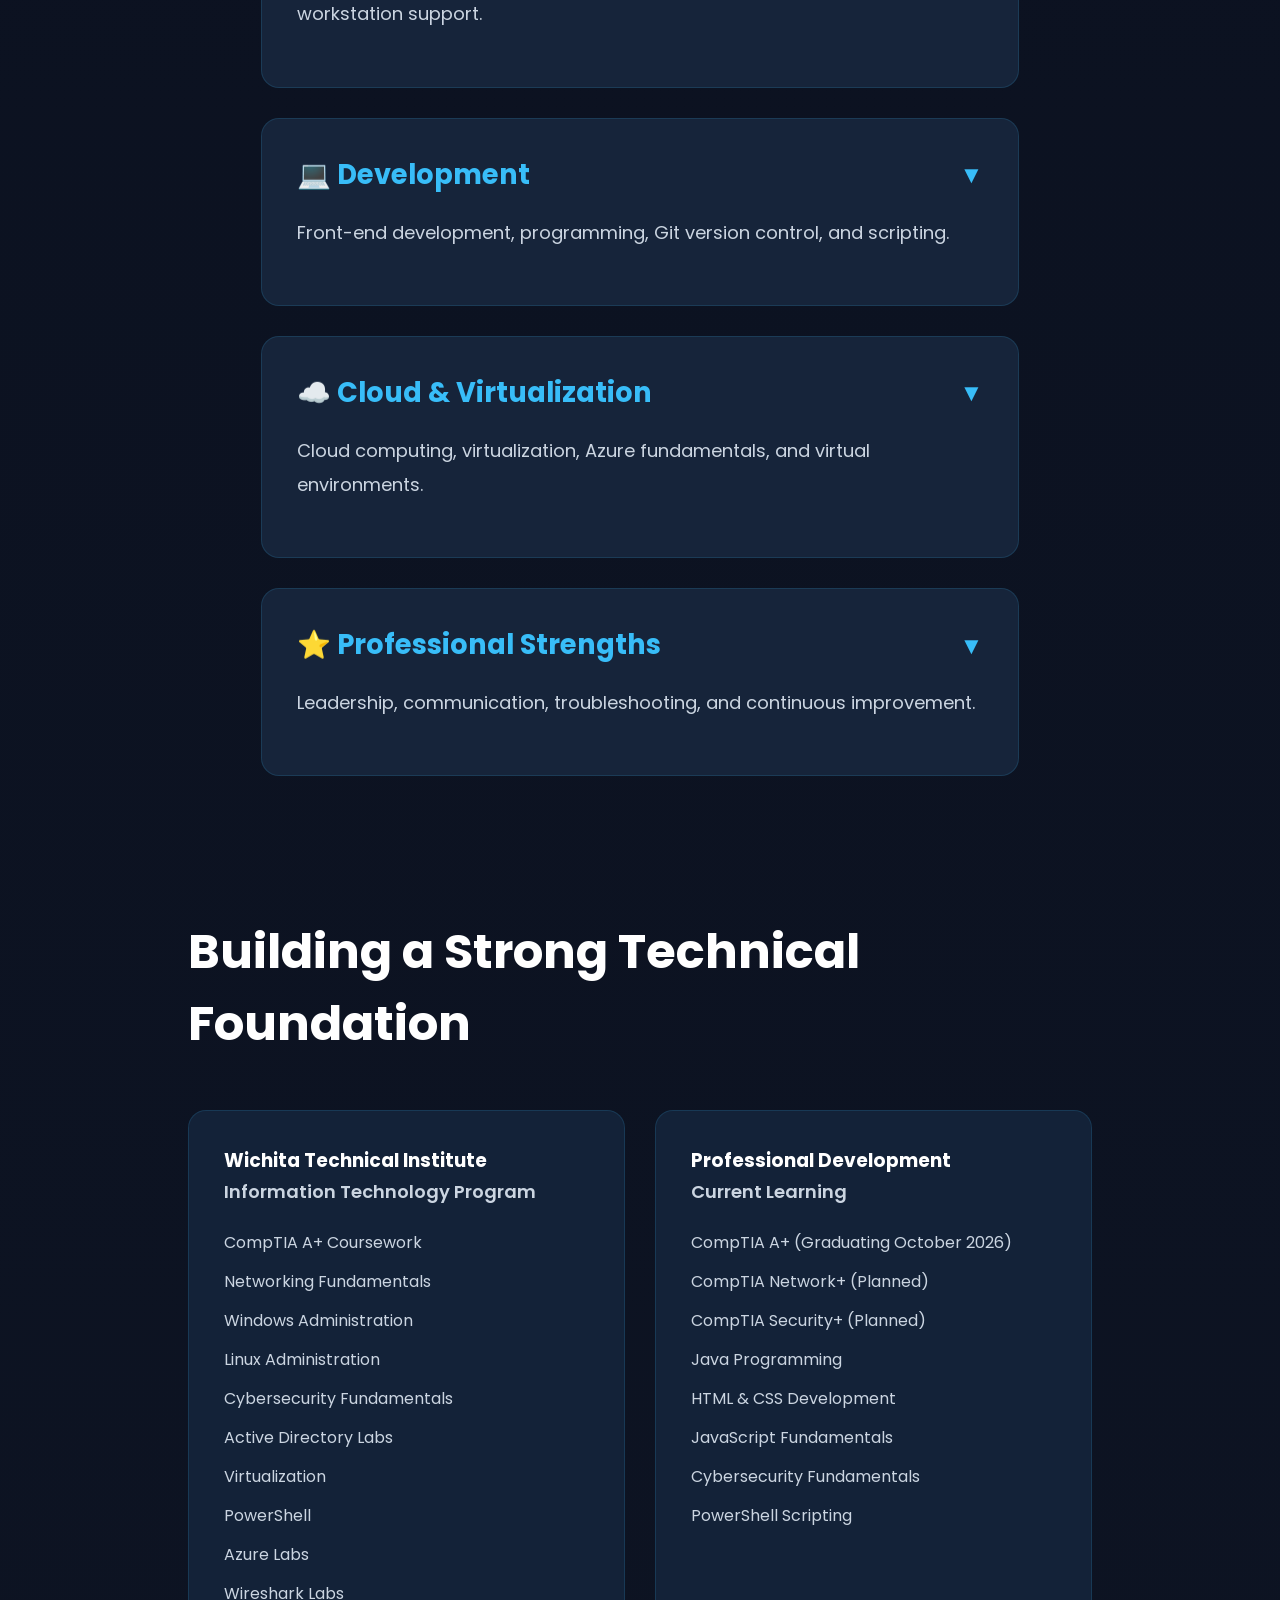
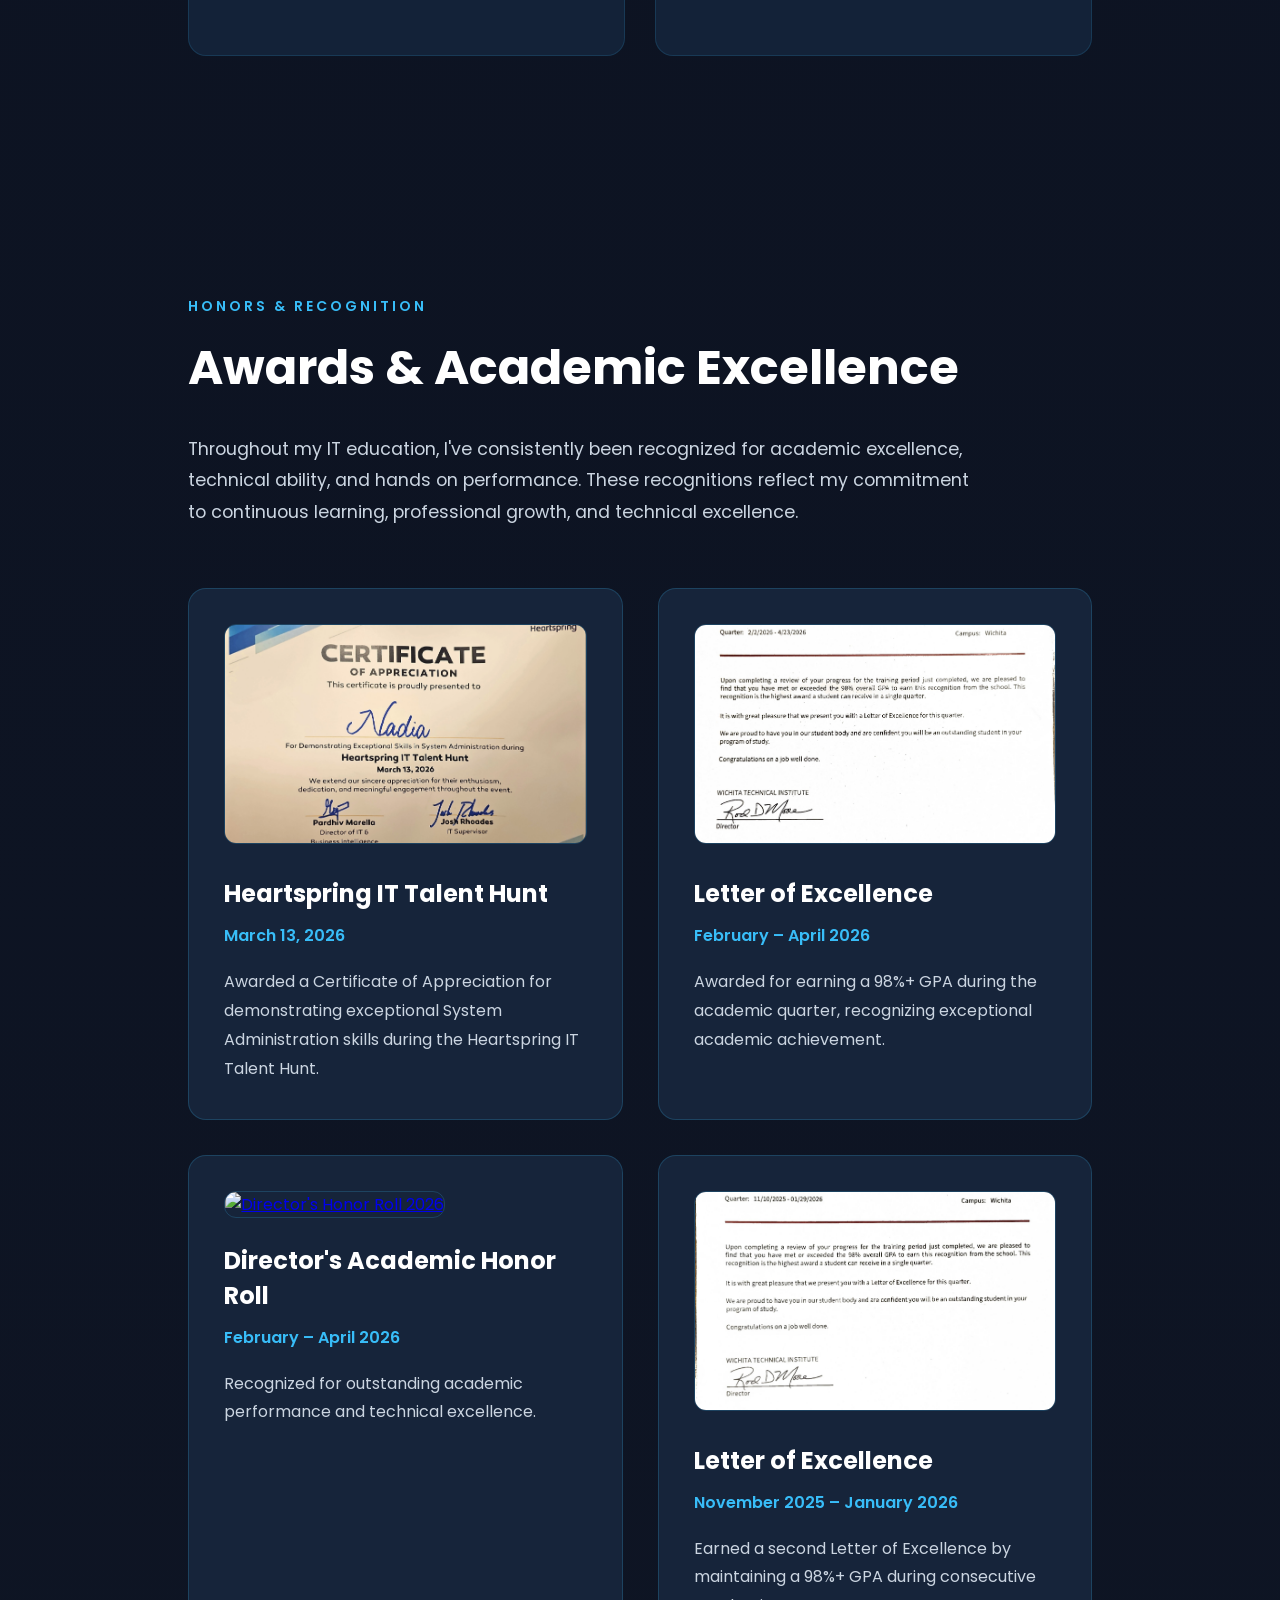
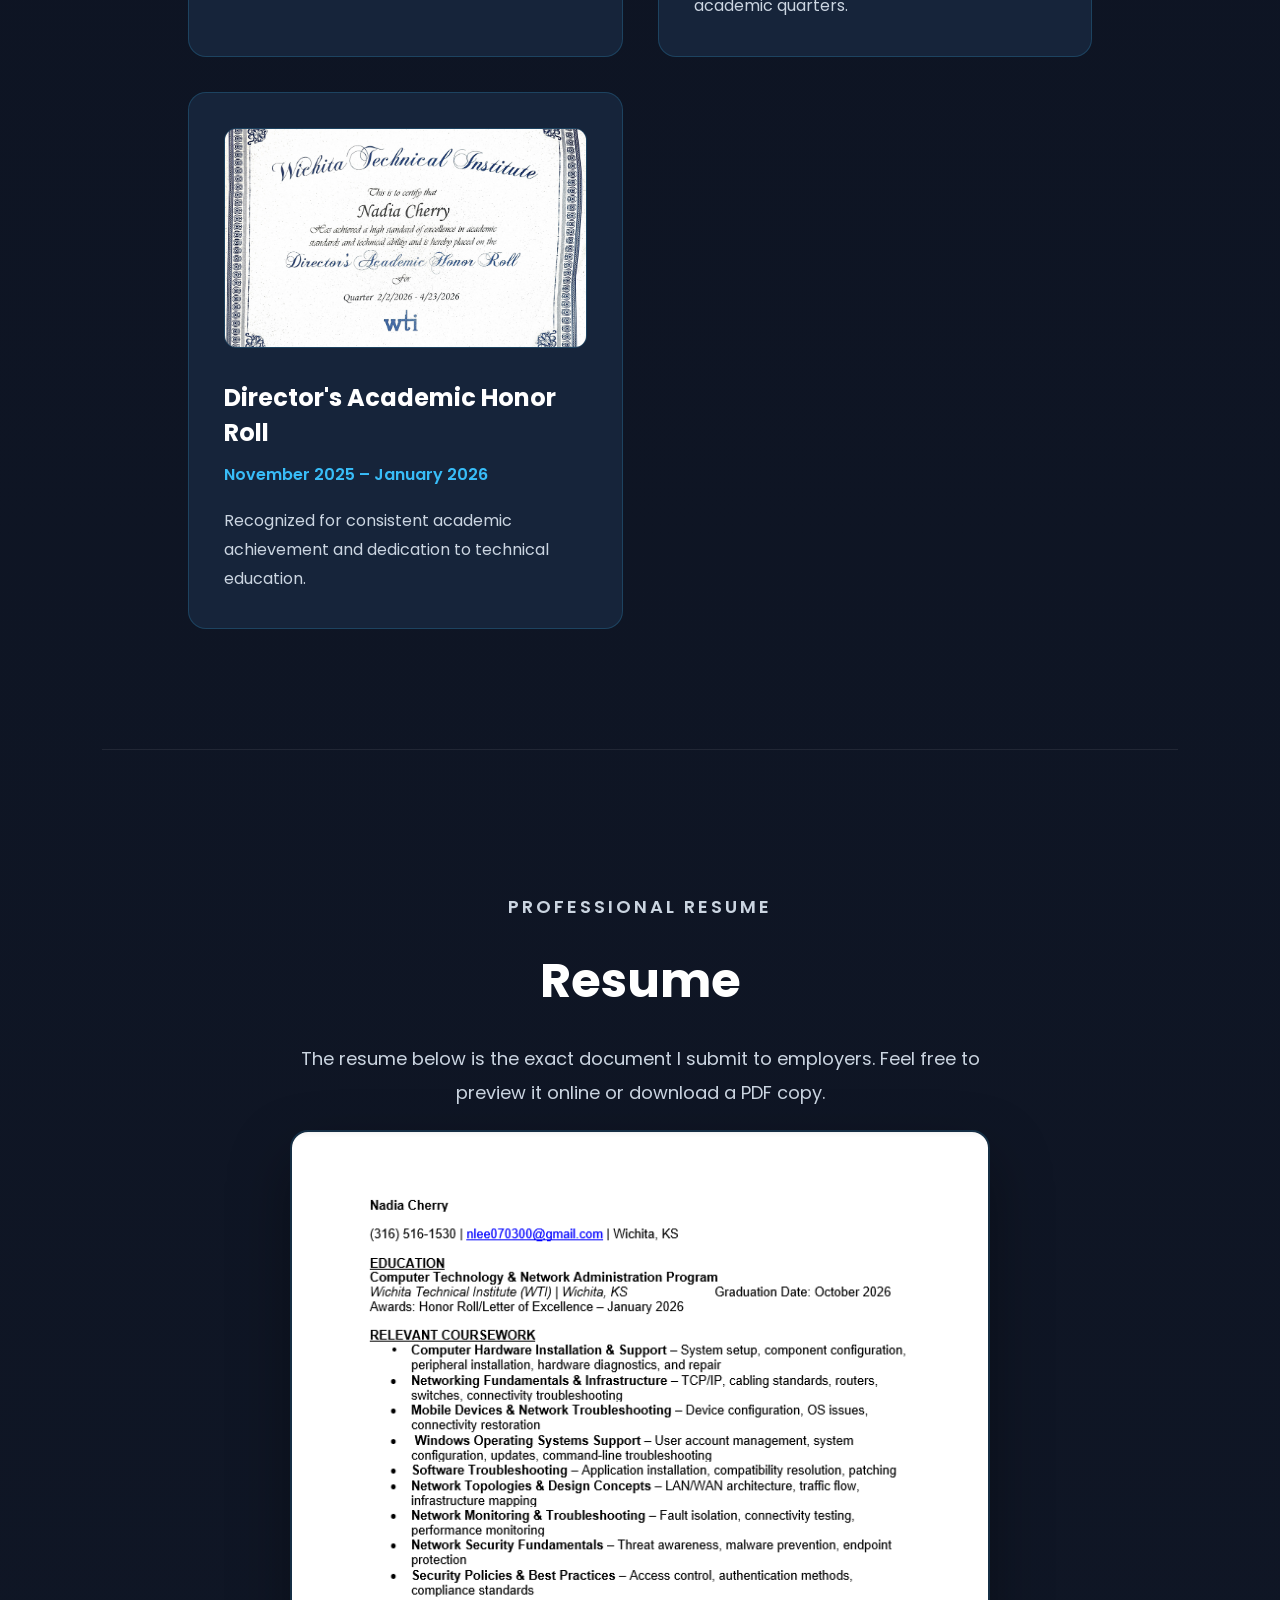
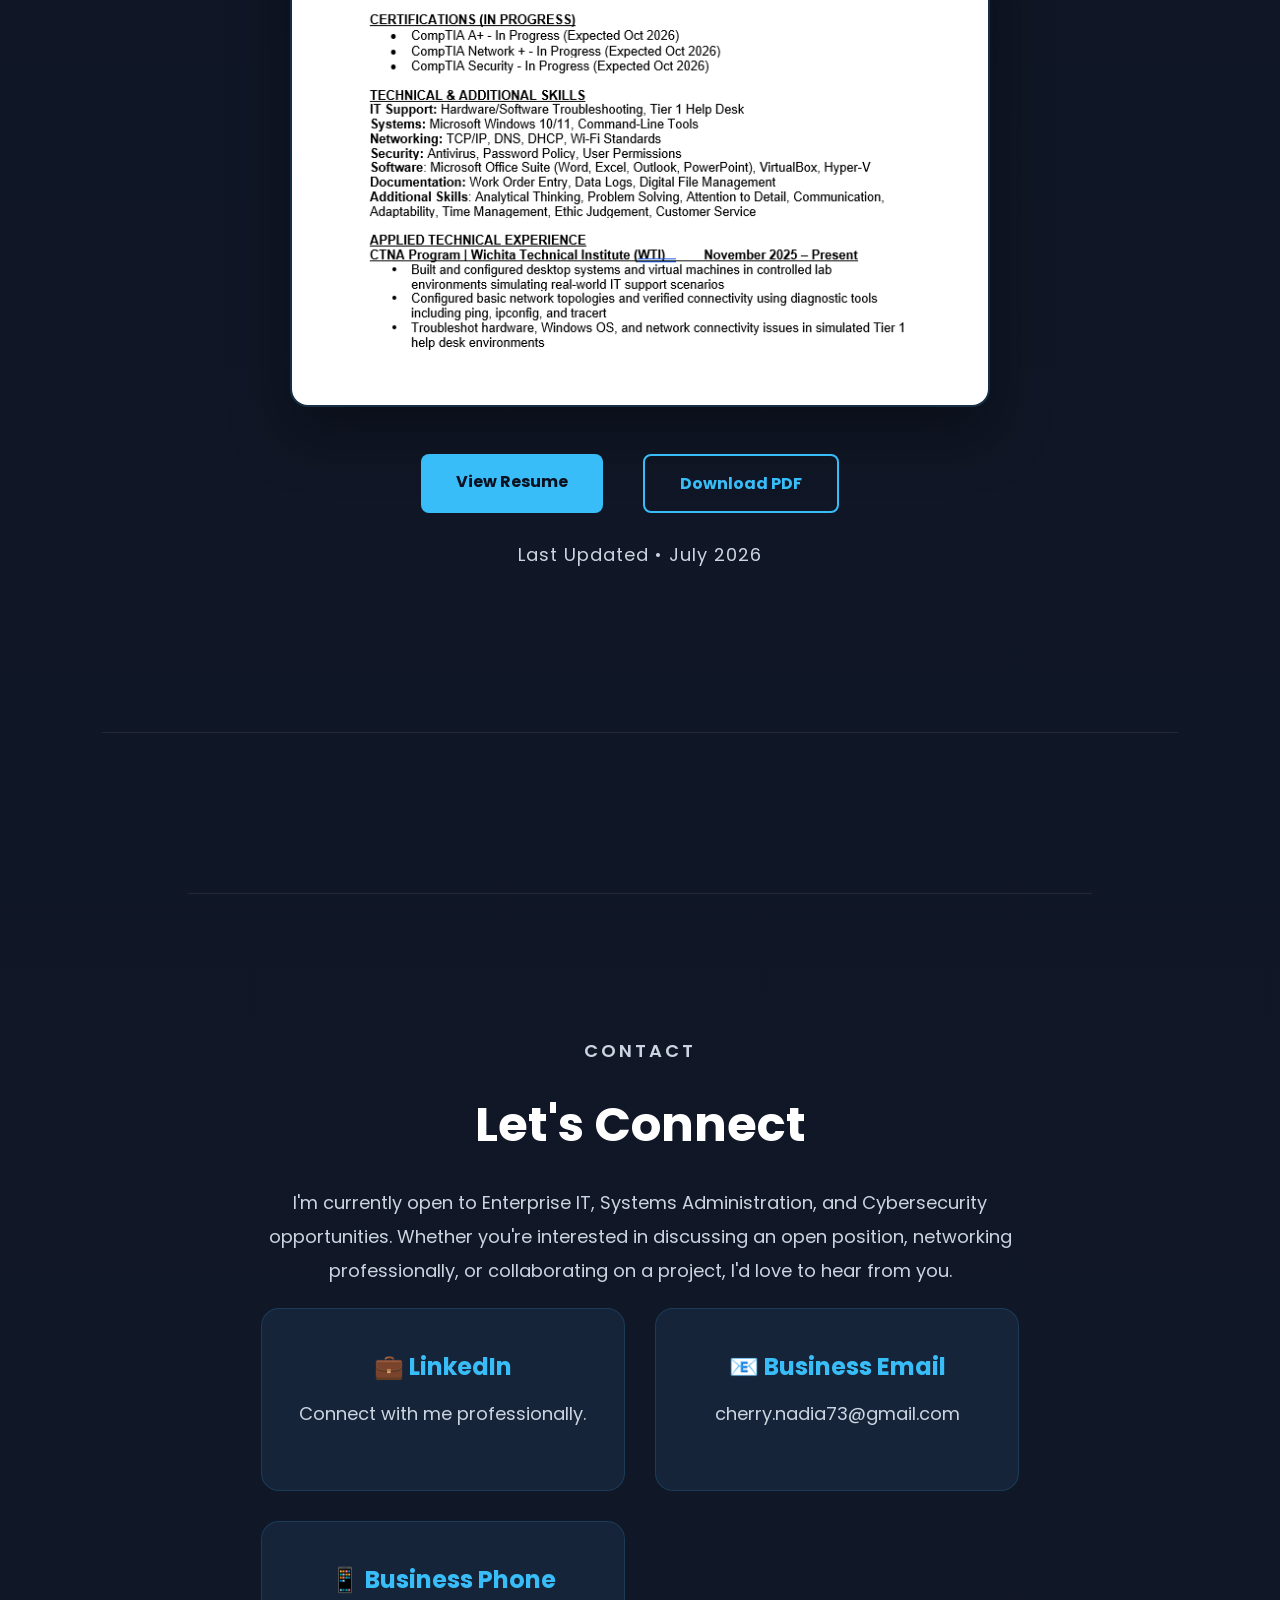
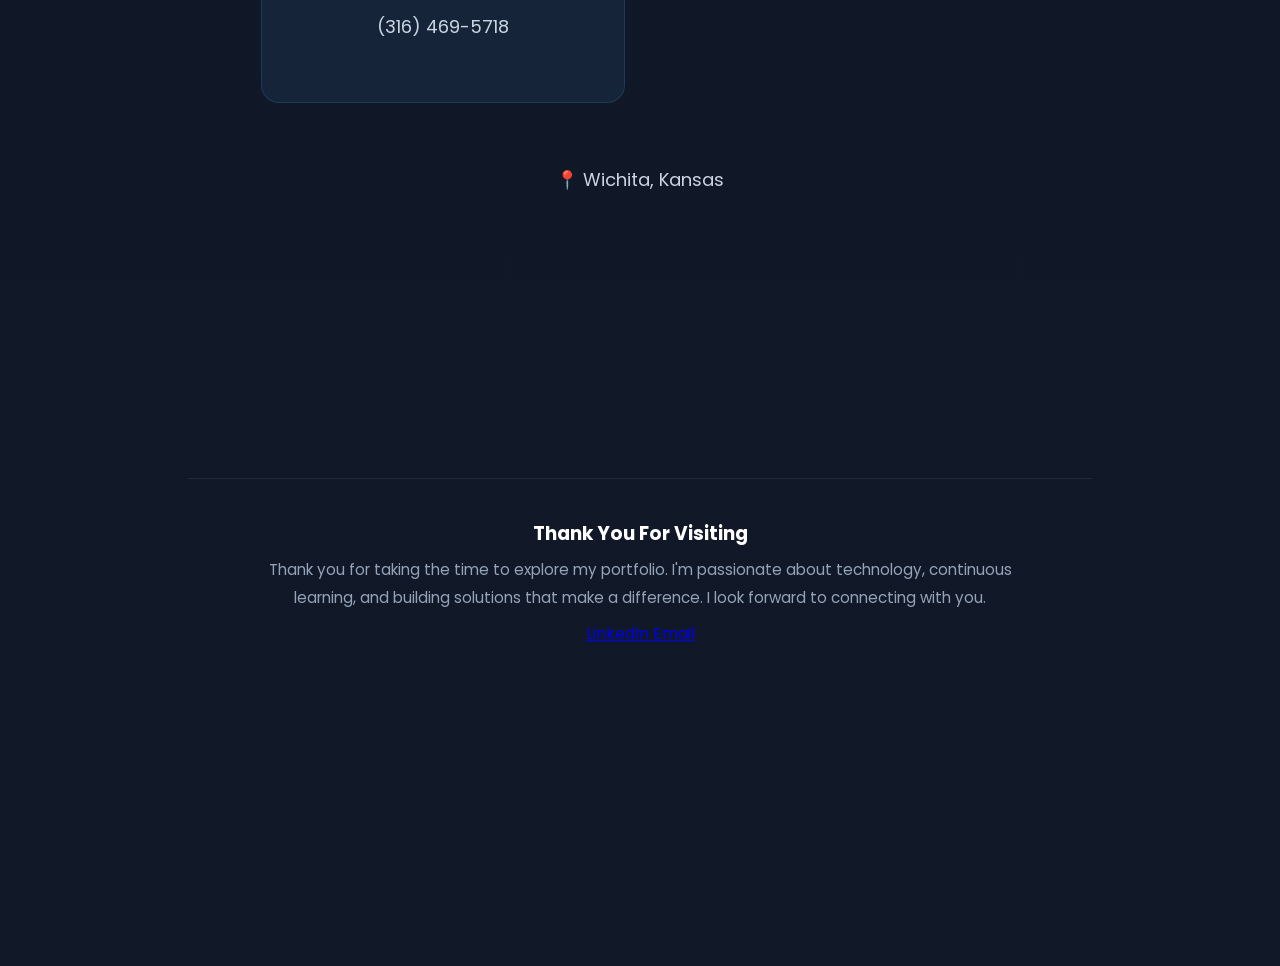
==== commit a7c2a2e7: "foooter" ====
--- a/index.html
+++ b/index.html
@@ -1174,6 +1174,31 @@
 
 </section>
 
+<!-- FOOTER -->
+
+<footer class="footer">
+
+    <div class="container">
+
+        <h3>Thank You For Visiting</h3>
+
+        <p>
+            Thank you for taking the time to explore my portfolio.
+            I'm passionate about technology, continuous learning,
+            and building solutions that make a difference.
+            I look forward to connecting with you.
+        </p>
+
+        <div class="footer-links">
+
+            <a href="https://www.linkedin.com/in/nadia-cherry-7a3a58313/" target="_blank">
+                LinkedIn
+            </a>
+
+            <a href="mailto:cherry.nadia73@gmail.com">
+                Email
+            </a>
+
 
 <script src="script.js"></script>
 
--- a/style.css
+++ b/style.css
@@ -1599,4 +1599,46 @@
 
     transform:rotate(180deg);
 
+}
+
+/* ===========================
+   FOOTER
+=========================== */
+
+.footer{
+
+    padding:40px 8%;
+
+    margin-top:120px;
+
+    border-top:1px solid rgba(255,255,255,.08);
+
+    text-align:center;
+
+}
+
+.footer p{
+
+    color:#94A3B8;
+
+    margin:8px 0;
+
+    font-size:.95rem;
+
+}
+
+.footer strong{
+
+    color:#38BDF8;
+
+    font-weight:600;
+
+}
+
+.footer-copy{
+
+    font-size:.85rem;
+
+    color:#64748B;
+
 }
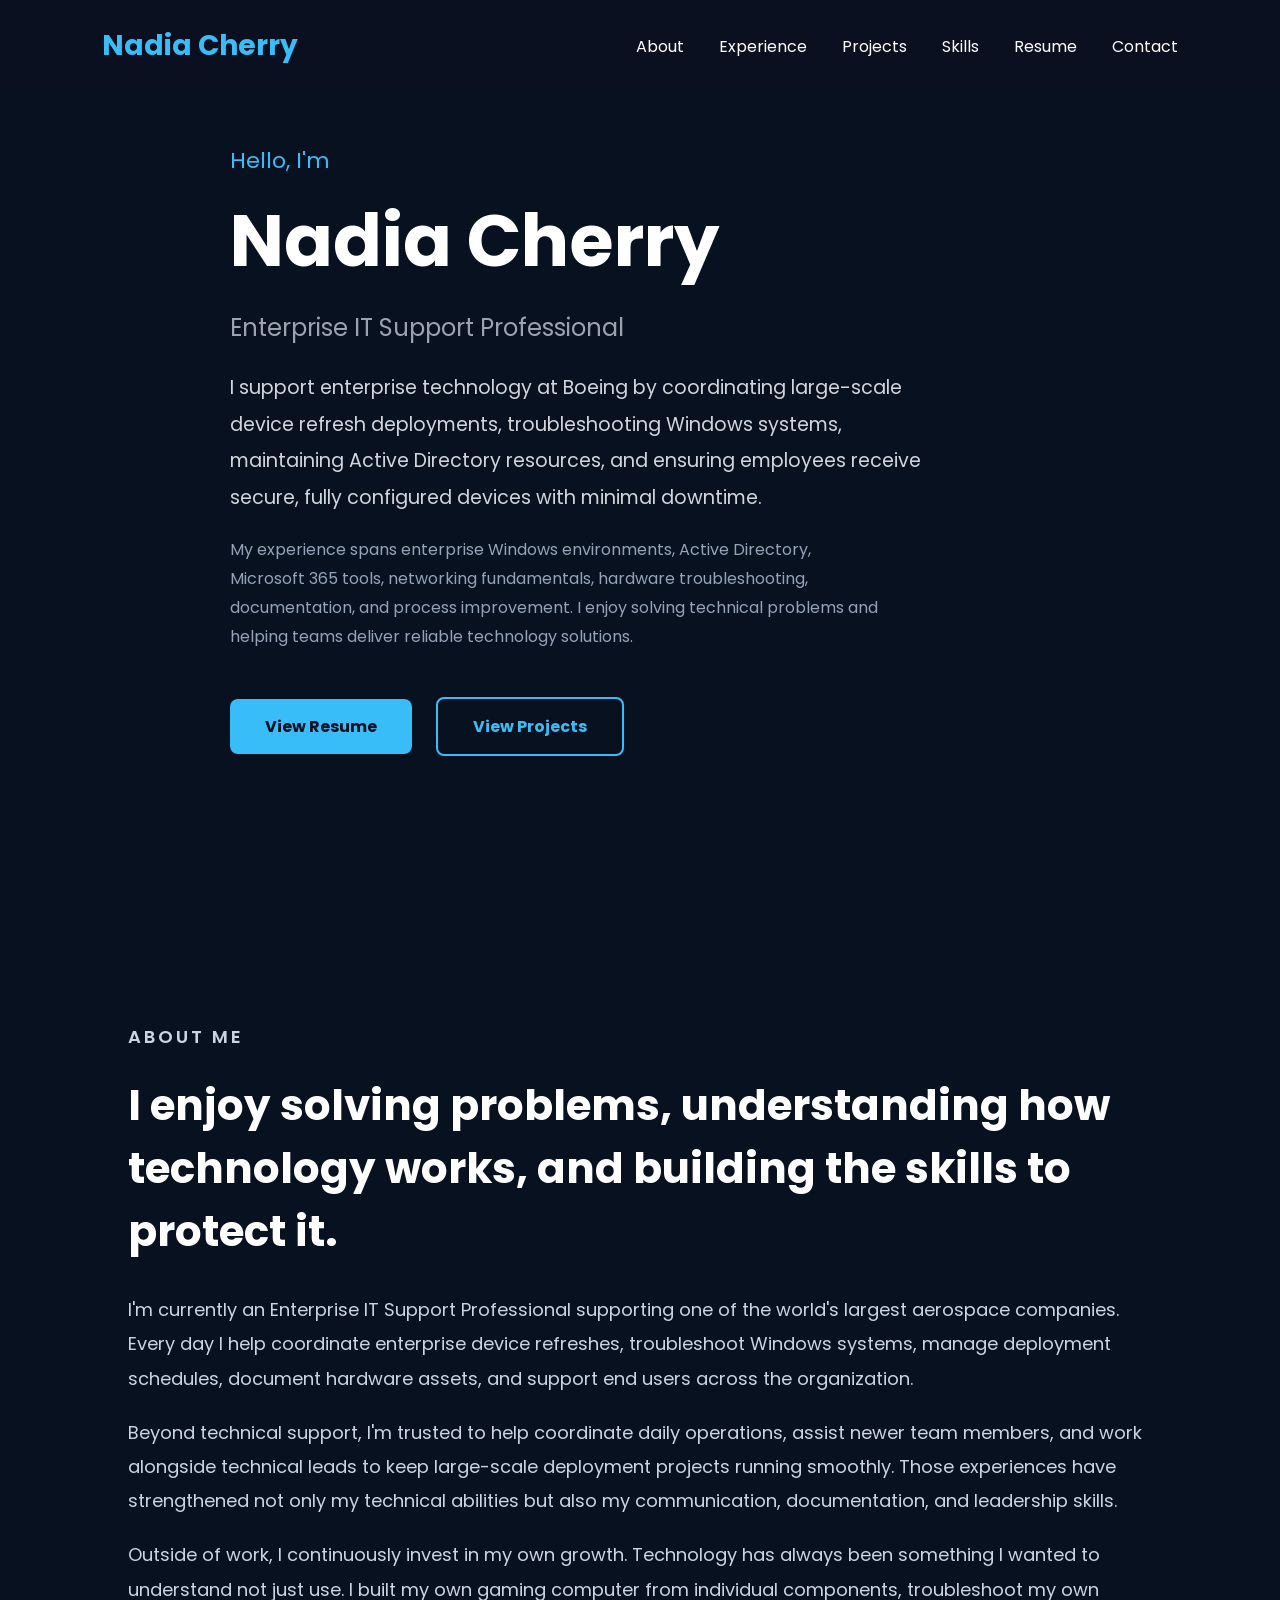
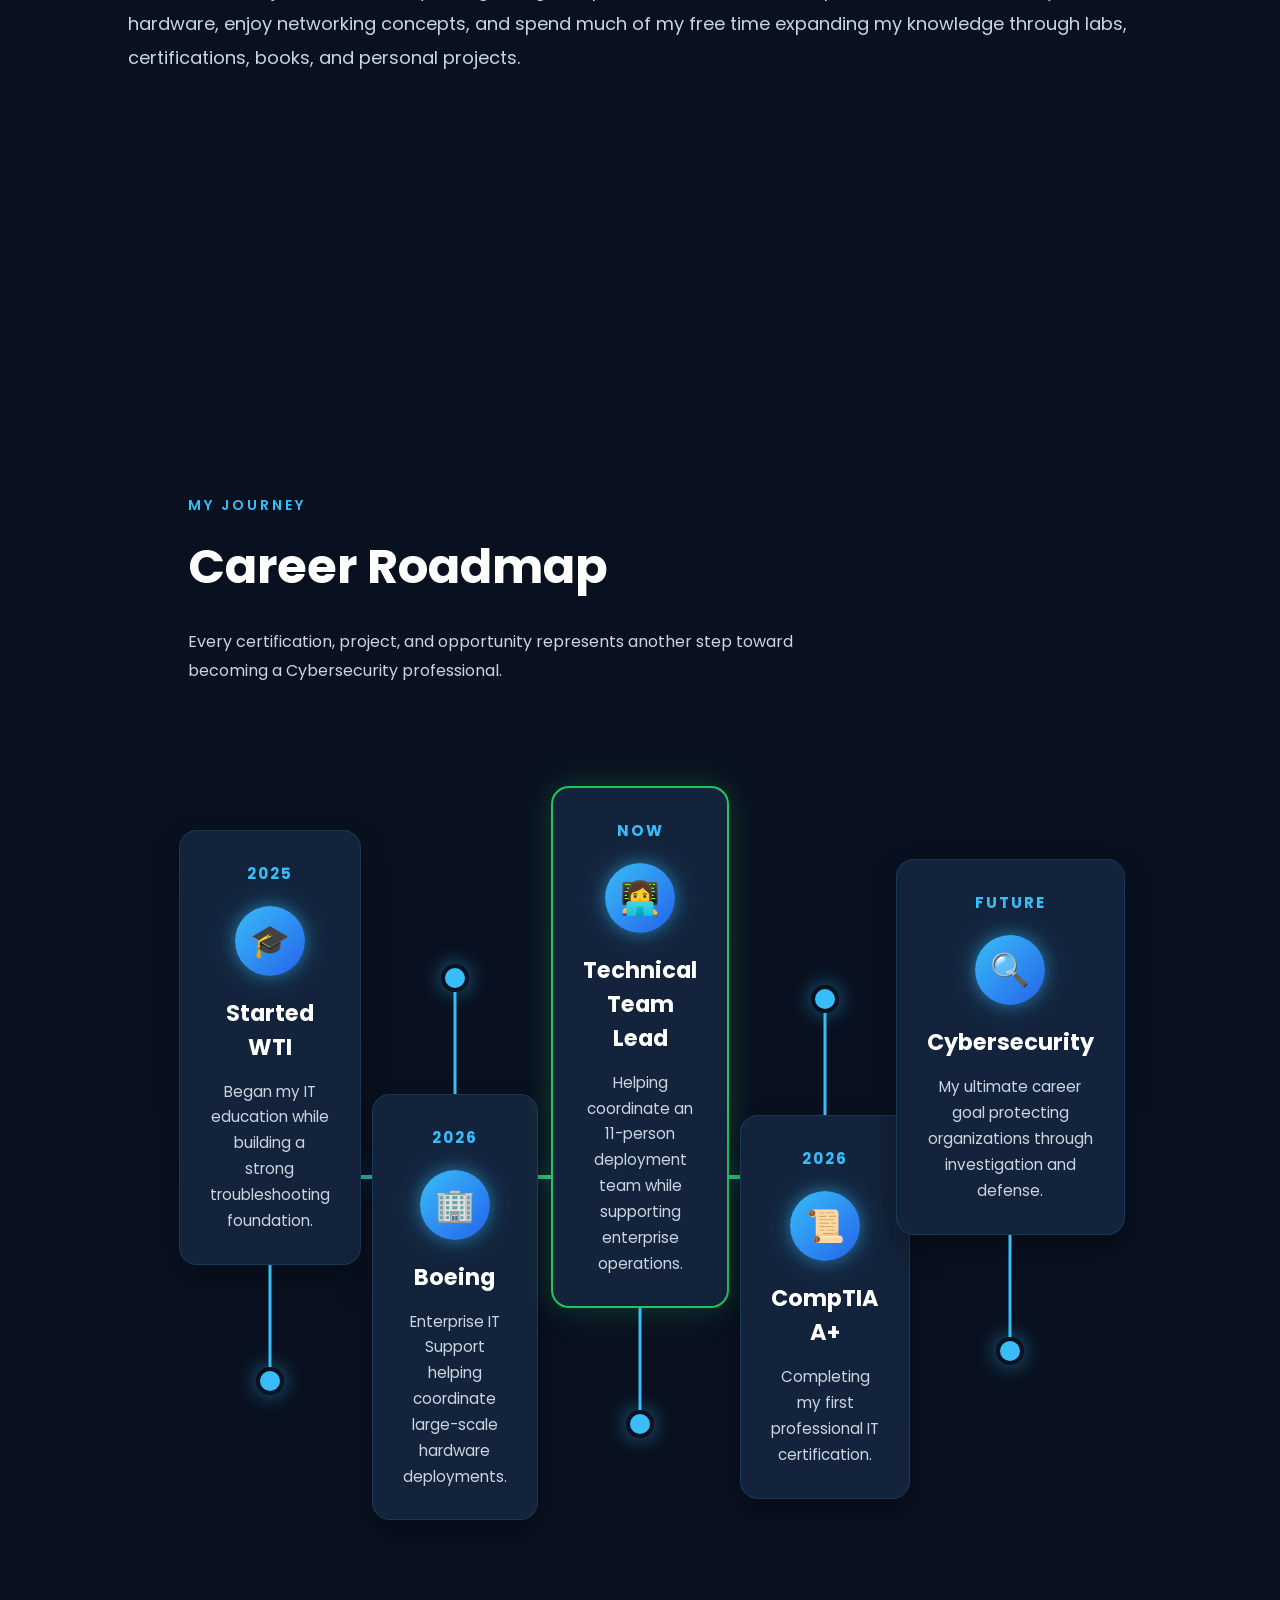
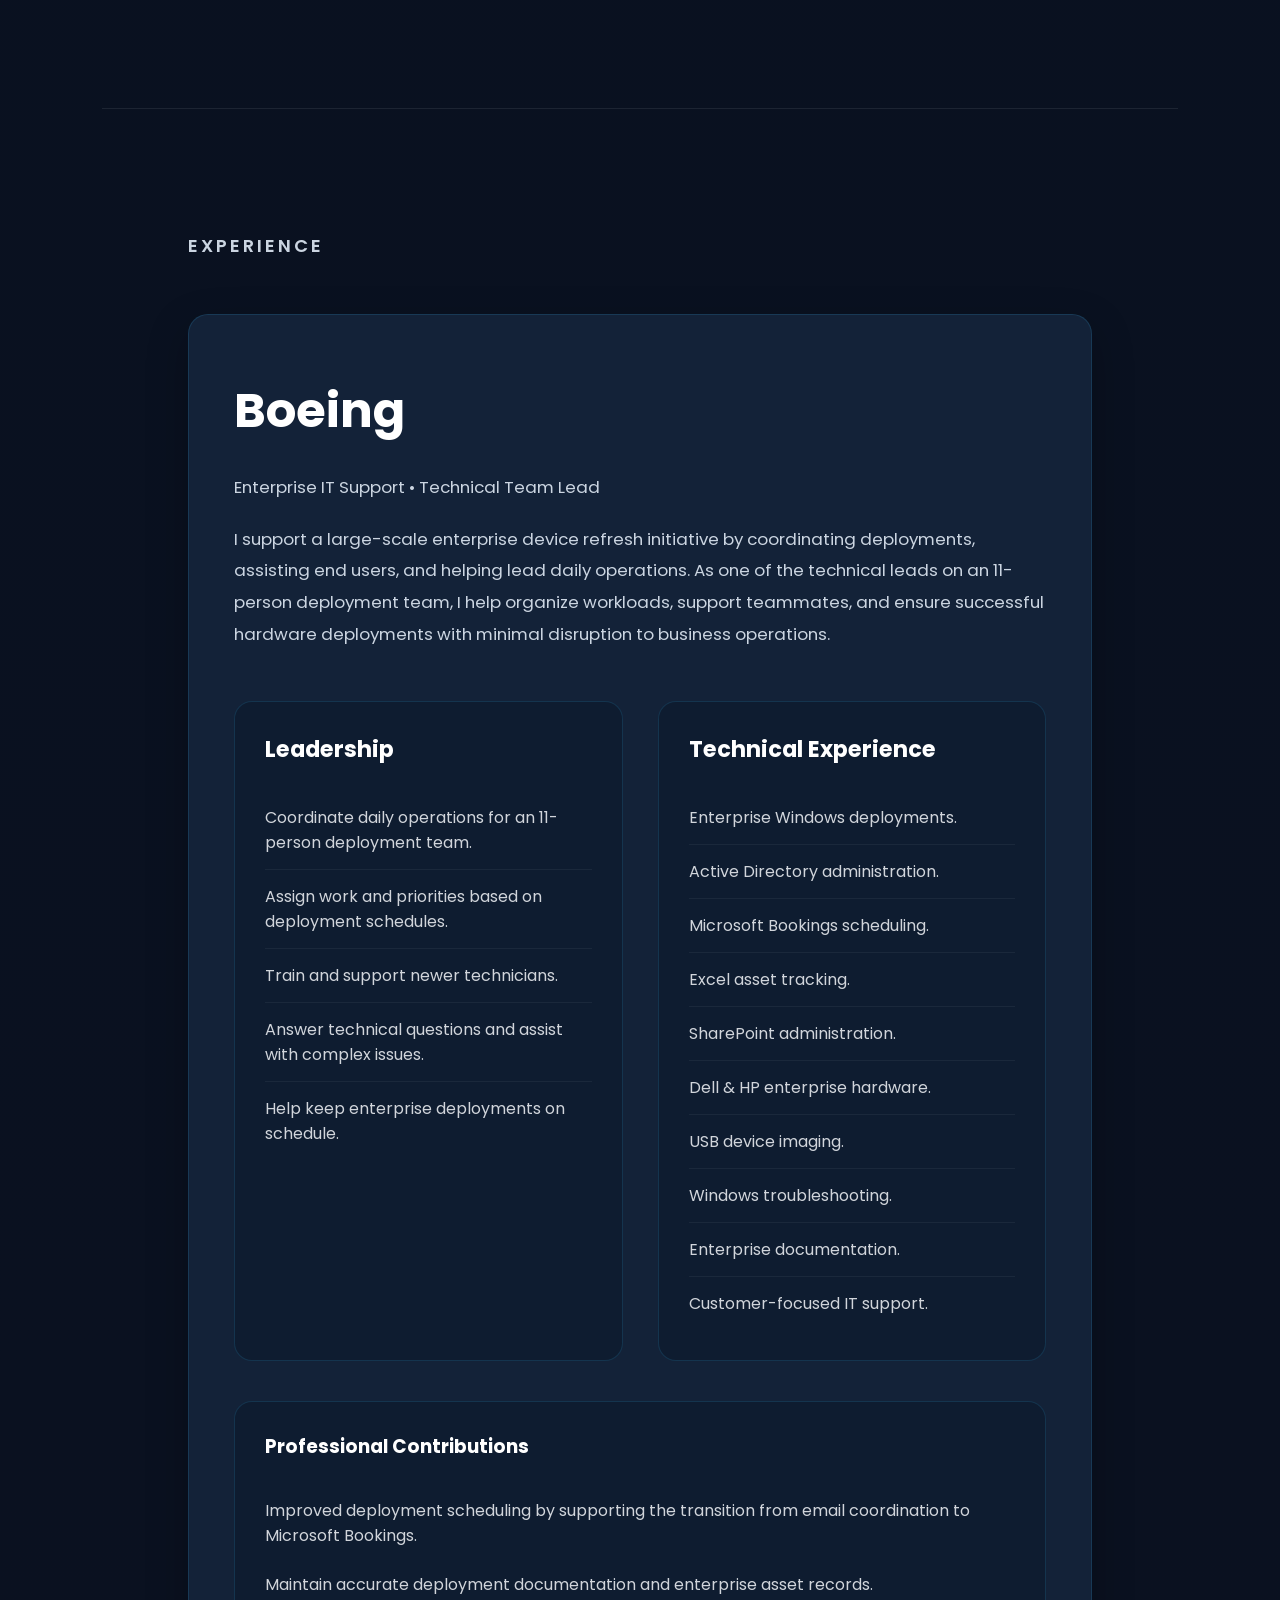
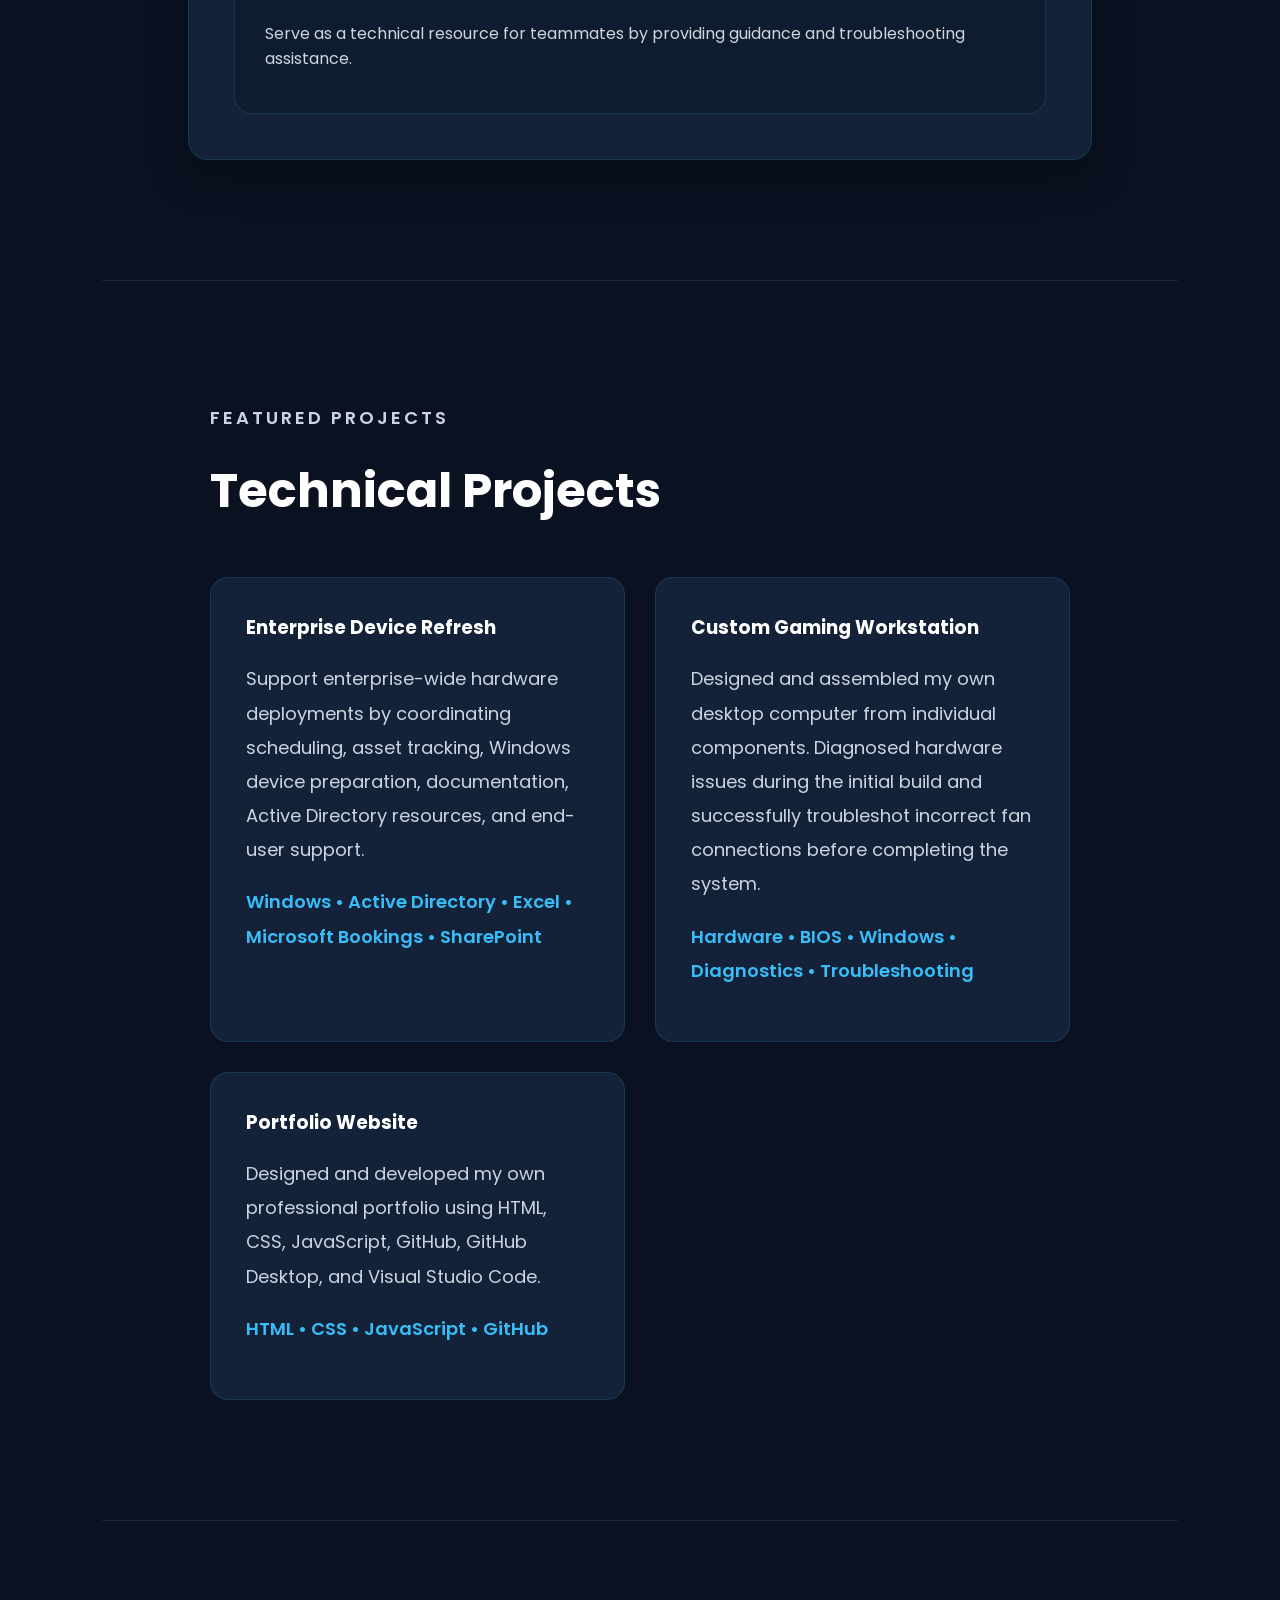
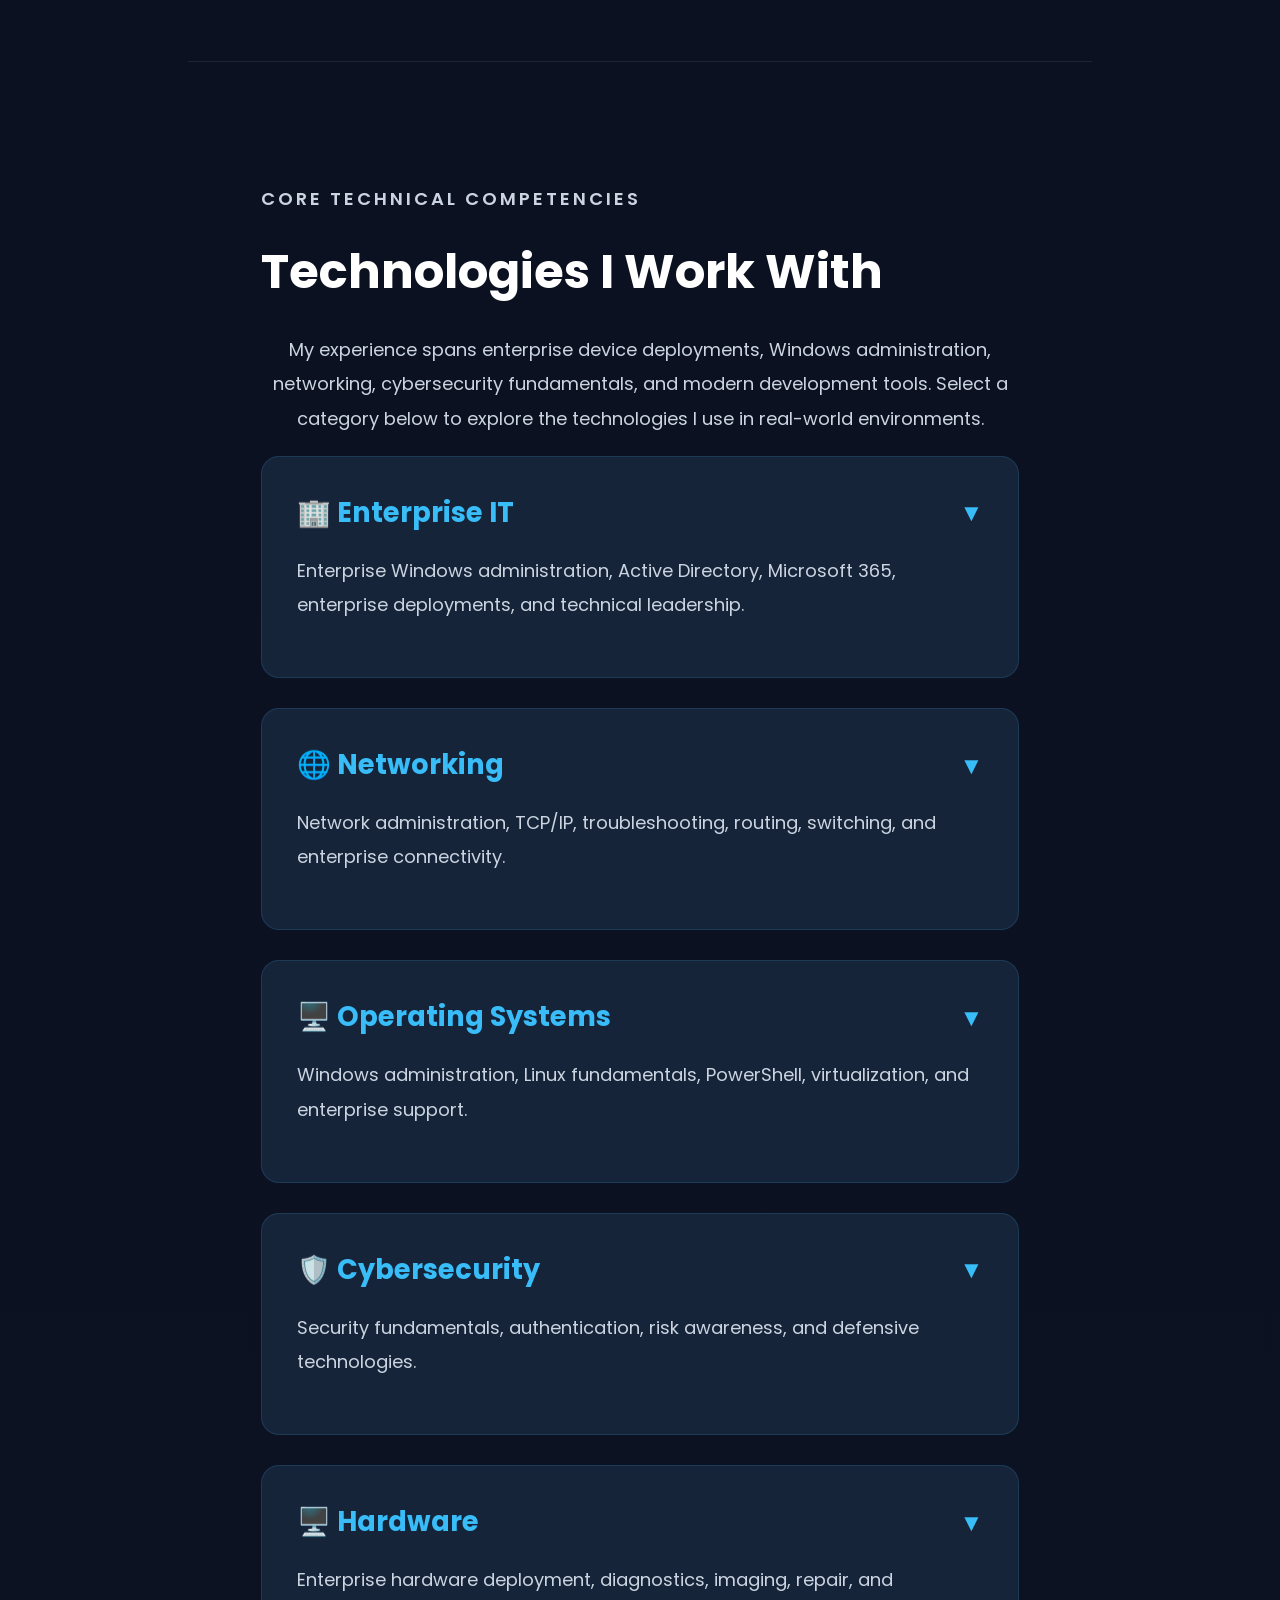
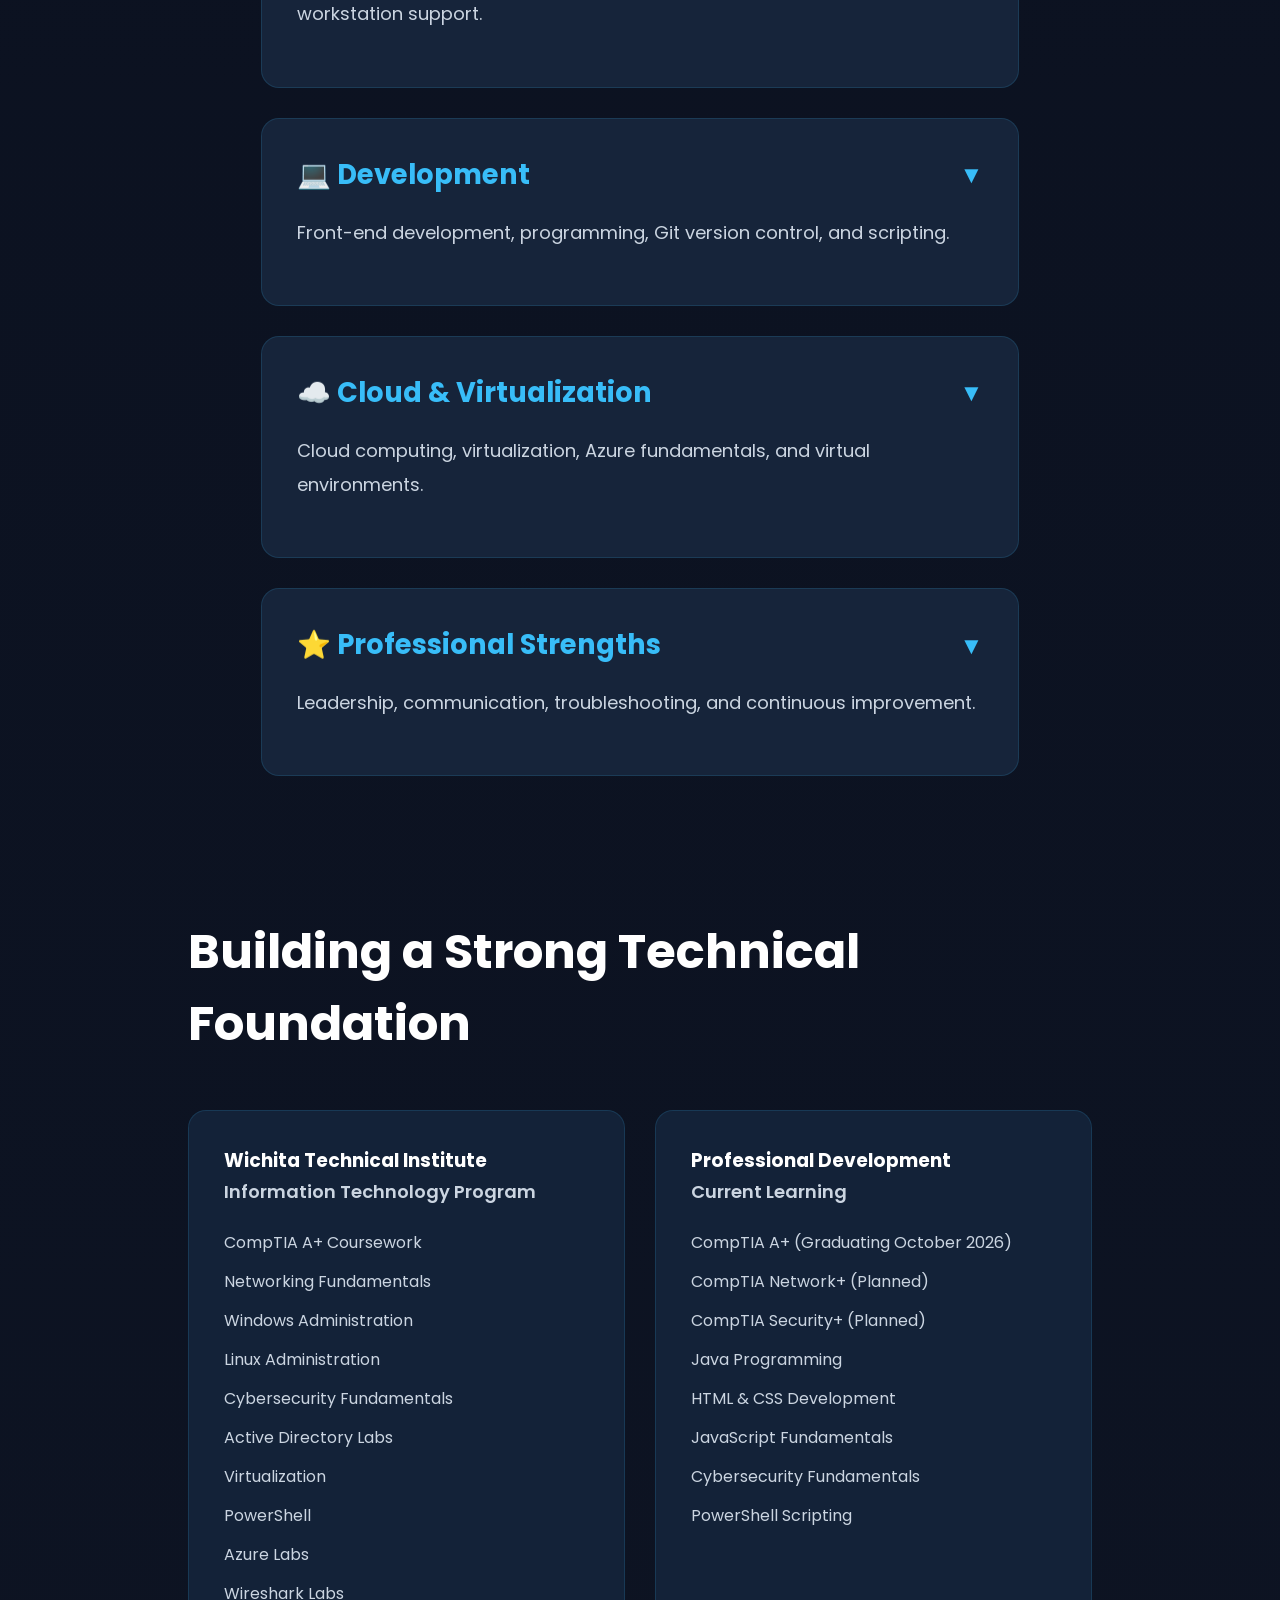
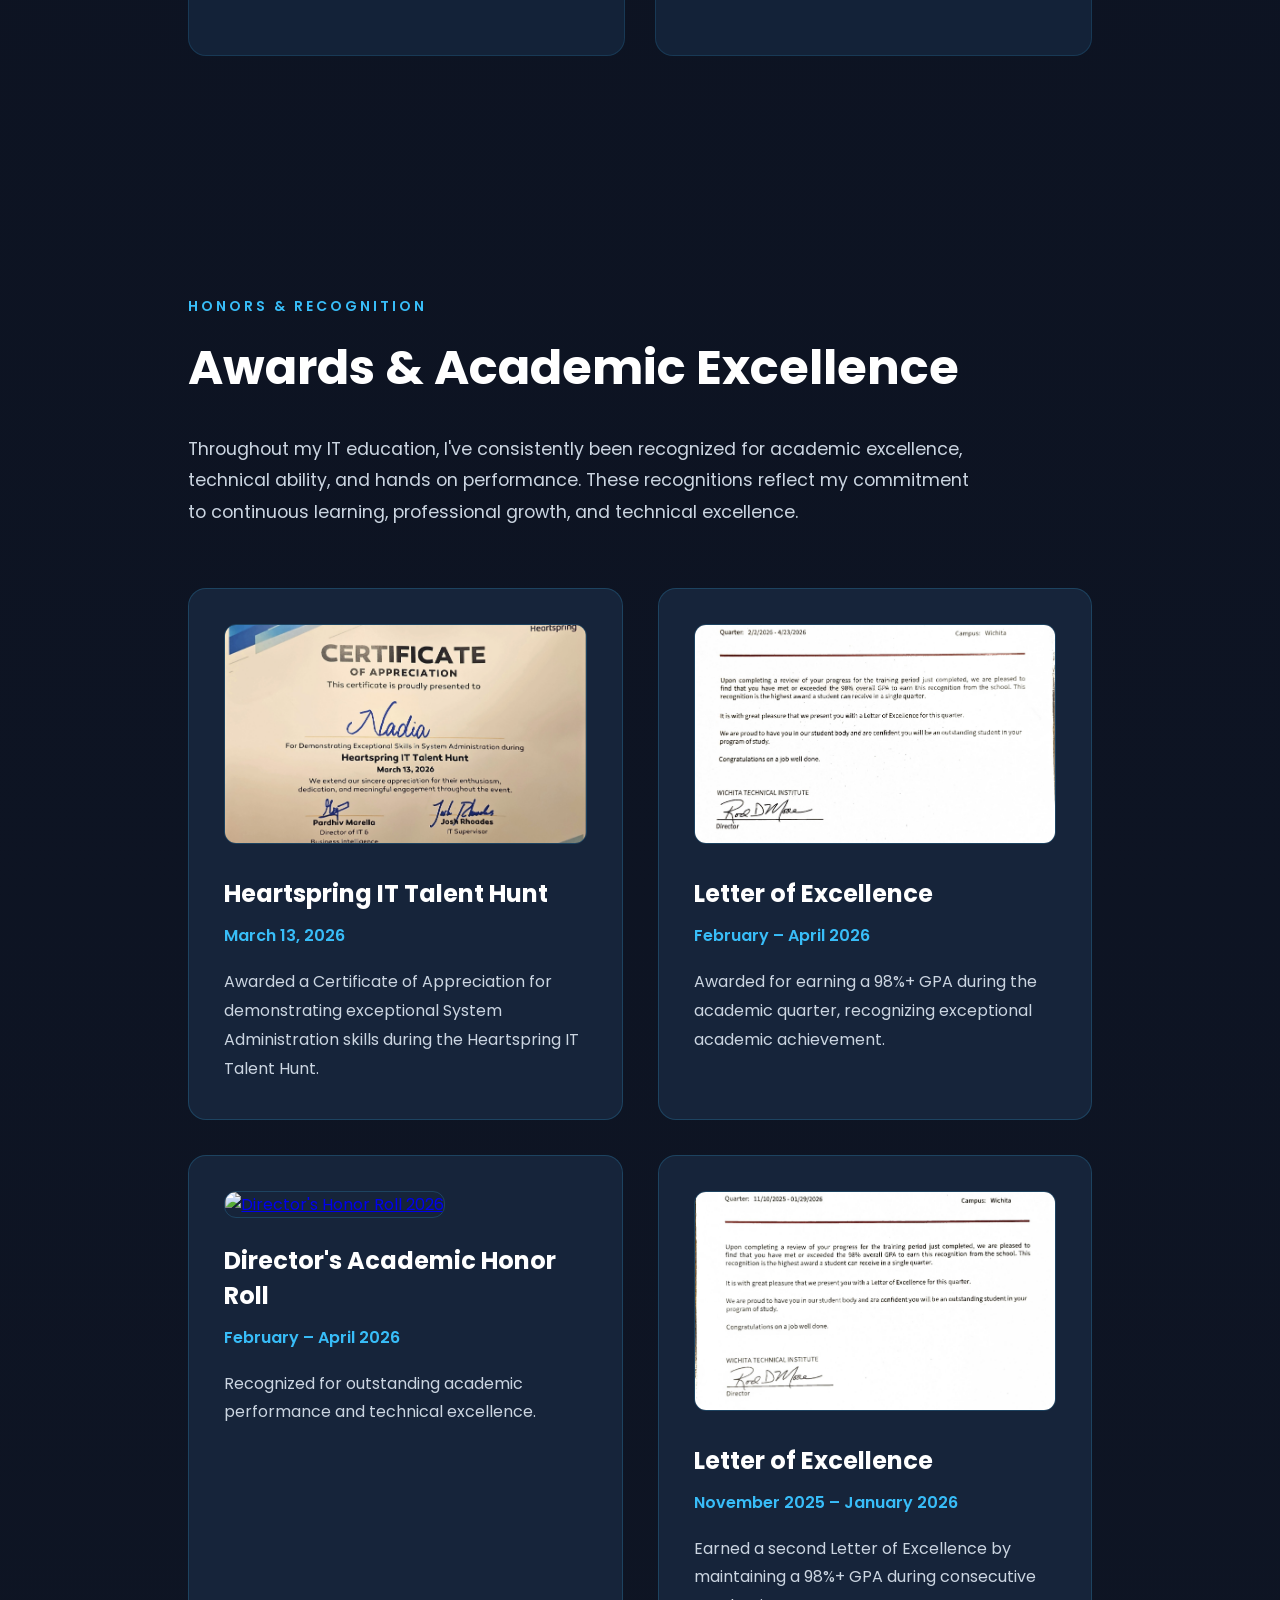
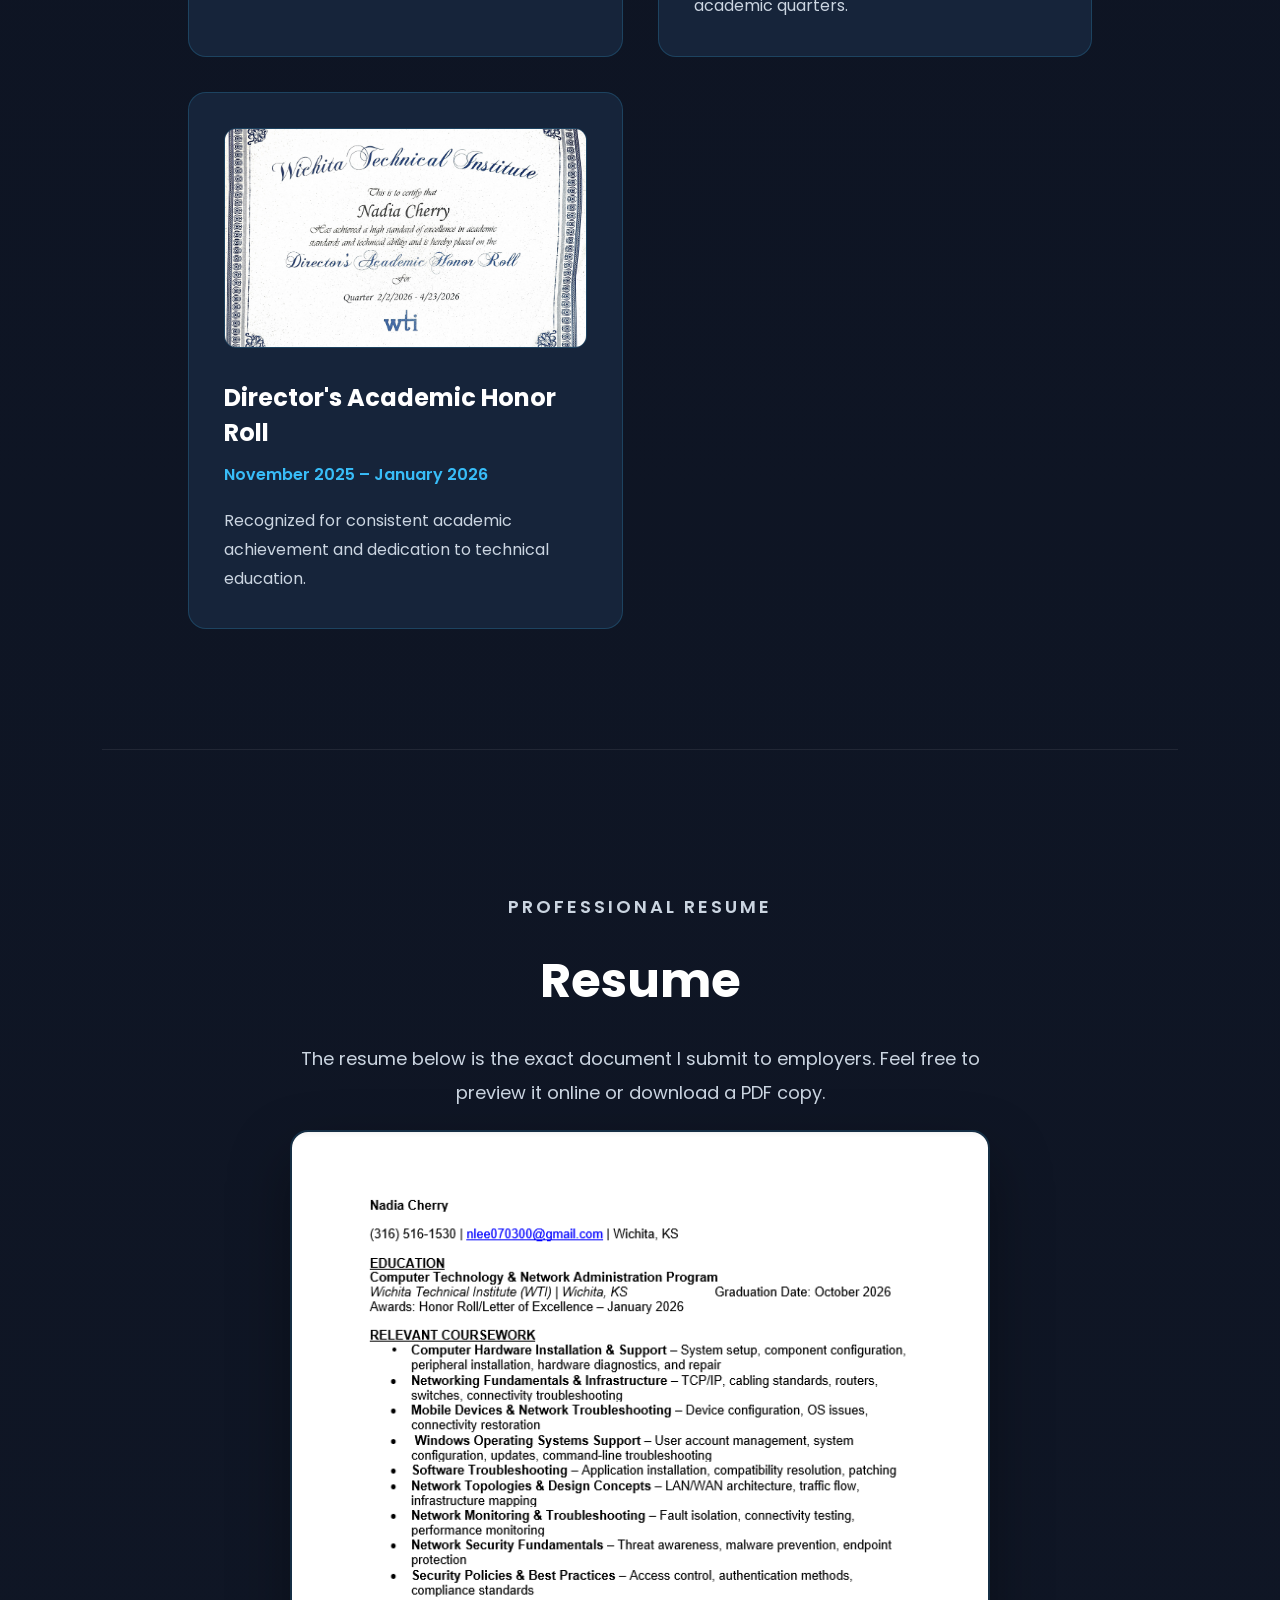
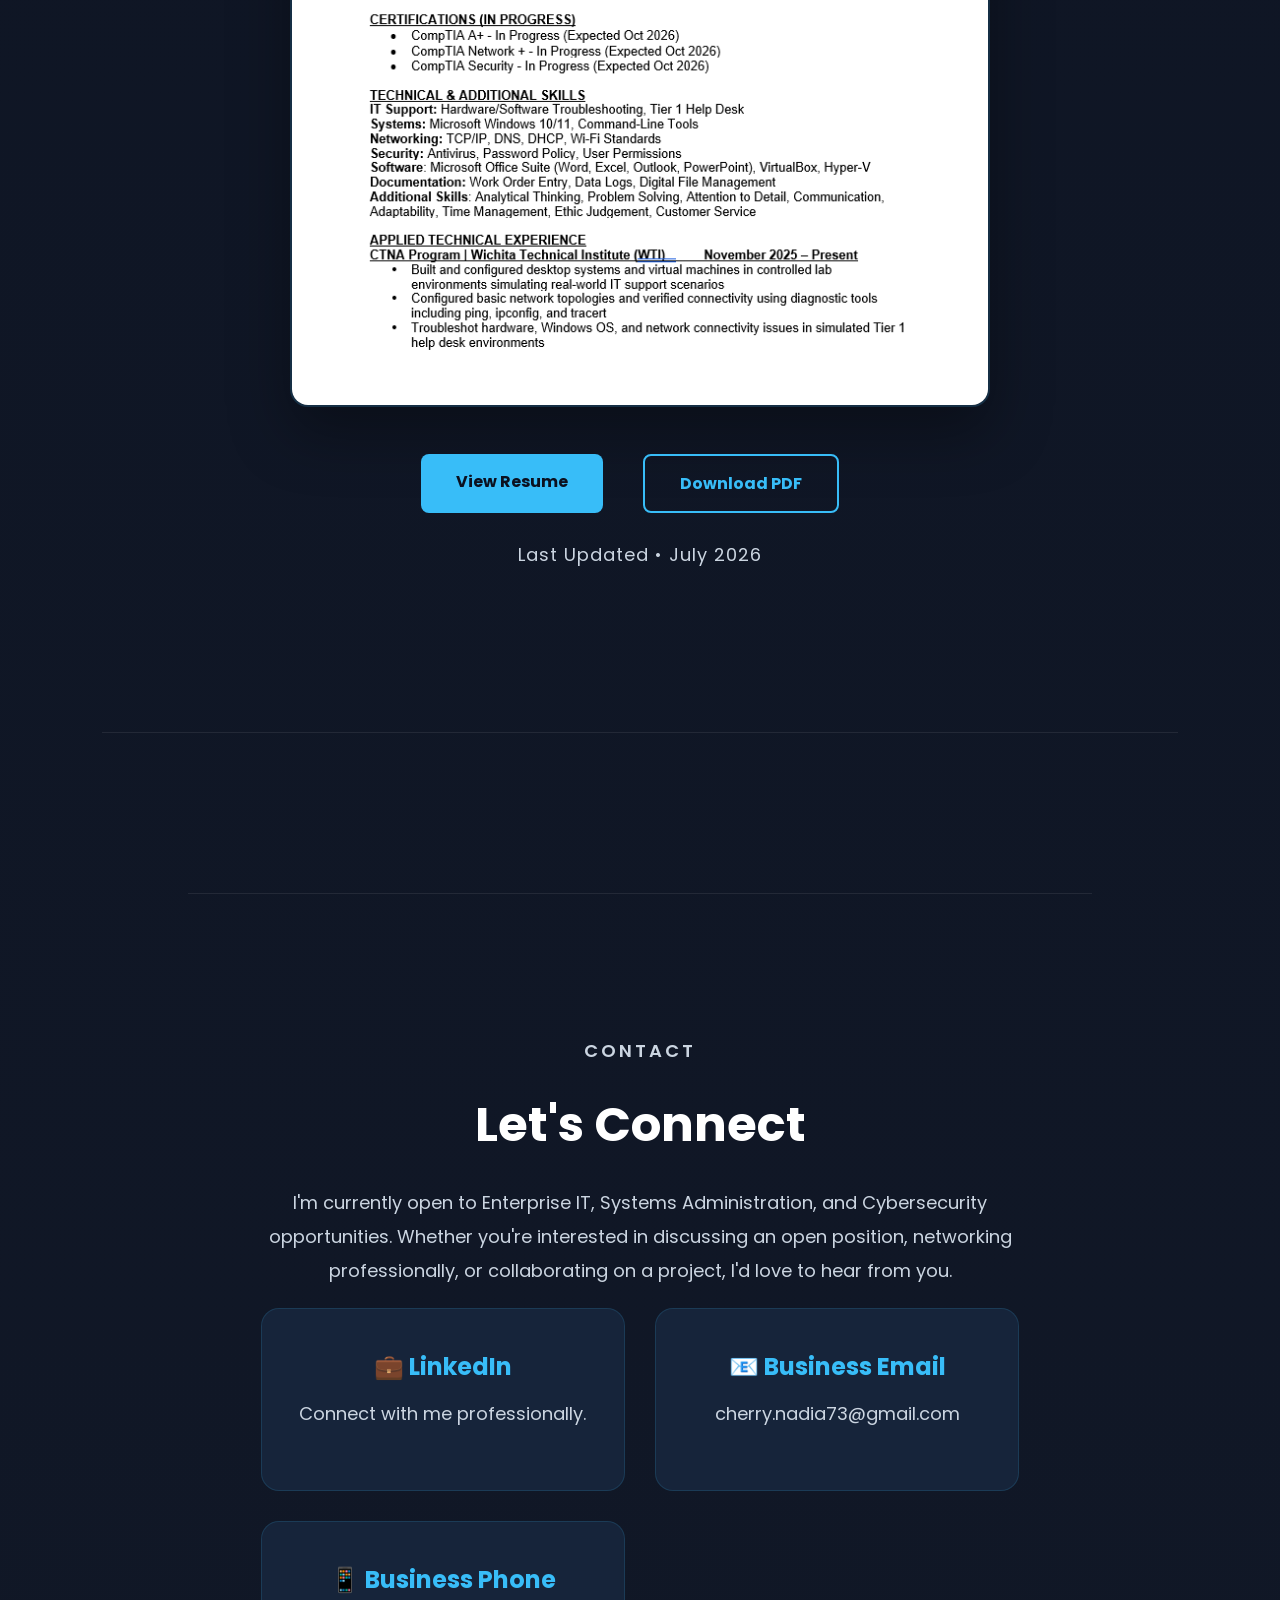
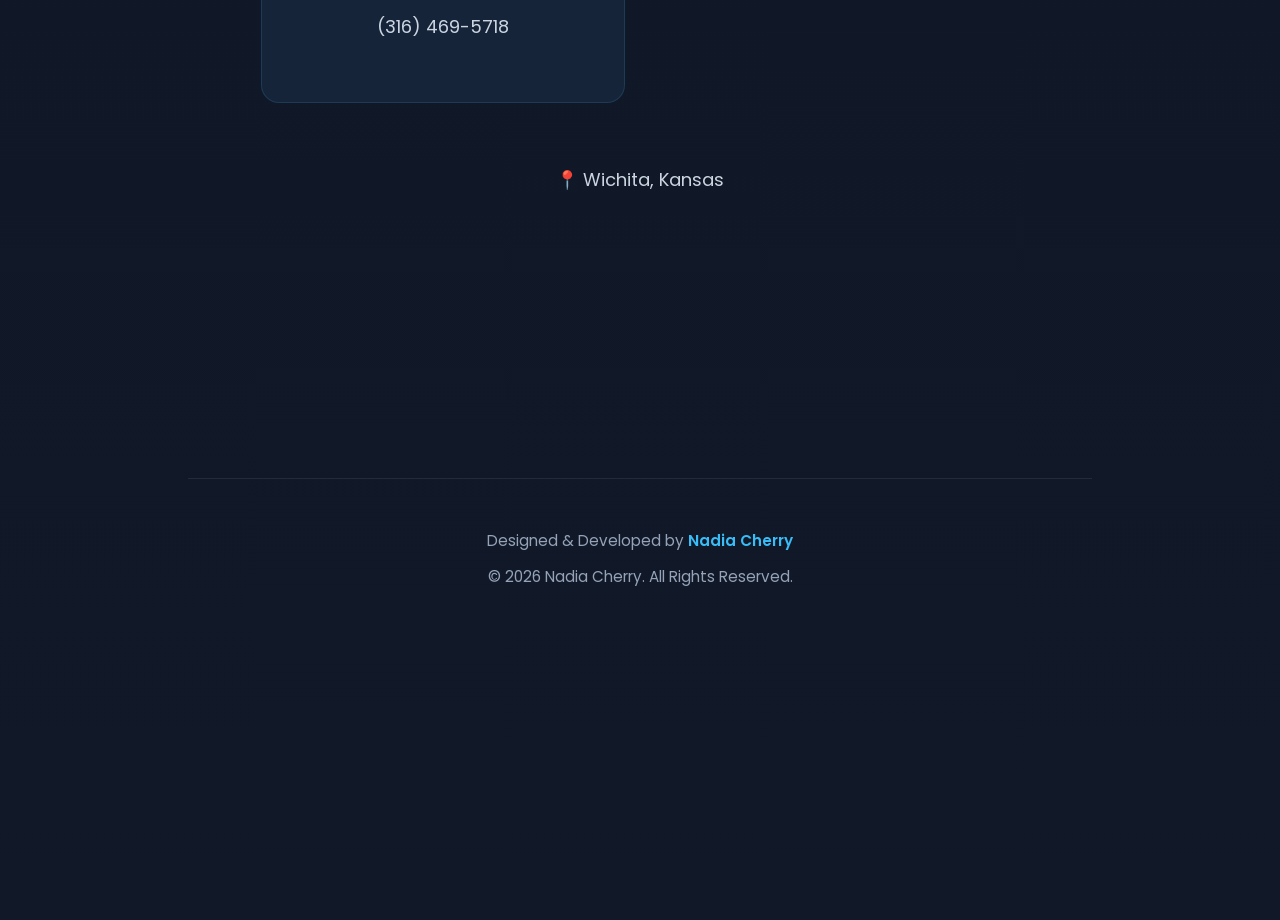
==== commit 17aaa8b9: "forgot" ====
--- a/index.html
+++ b/index.html
@@ -1180,25 +1180,21 @@
 
     <div class="container">
 
-        <h3>Thank You For Visiting</h3>
-
         <p>
-            Thank you for taking the time to explore my portfolio.
-            I'm passionate about technology, continuous learning,
-            and building solutions that make a difference.
-            I look forward to connecting with you.
-        </p>
-
-        <div class="footer-links">
-
-            <a href="https://www.linkedin.com/in/nadia-cherry-7a3a58313/" target="_blank">
-                LinkedIn
-            </a>
-
-            <a href="mailto:cherry.nadia73@gmail.com">
-                Email
-            </a>
-
+
+            Designed & Developed by <strong>Nadia Cherry</strong>
+
+        </p>
+
+        <p class="footer-copy">
+
+            © 2026 Nadia Cherry. All Rights Reserved.
+
+        </p>
+
+    </div>
+
+</footer>
 
 <script src="script.js"></script>
 
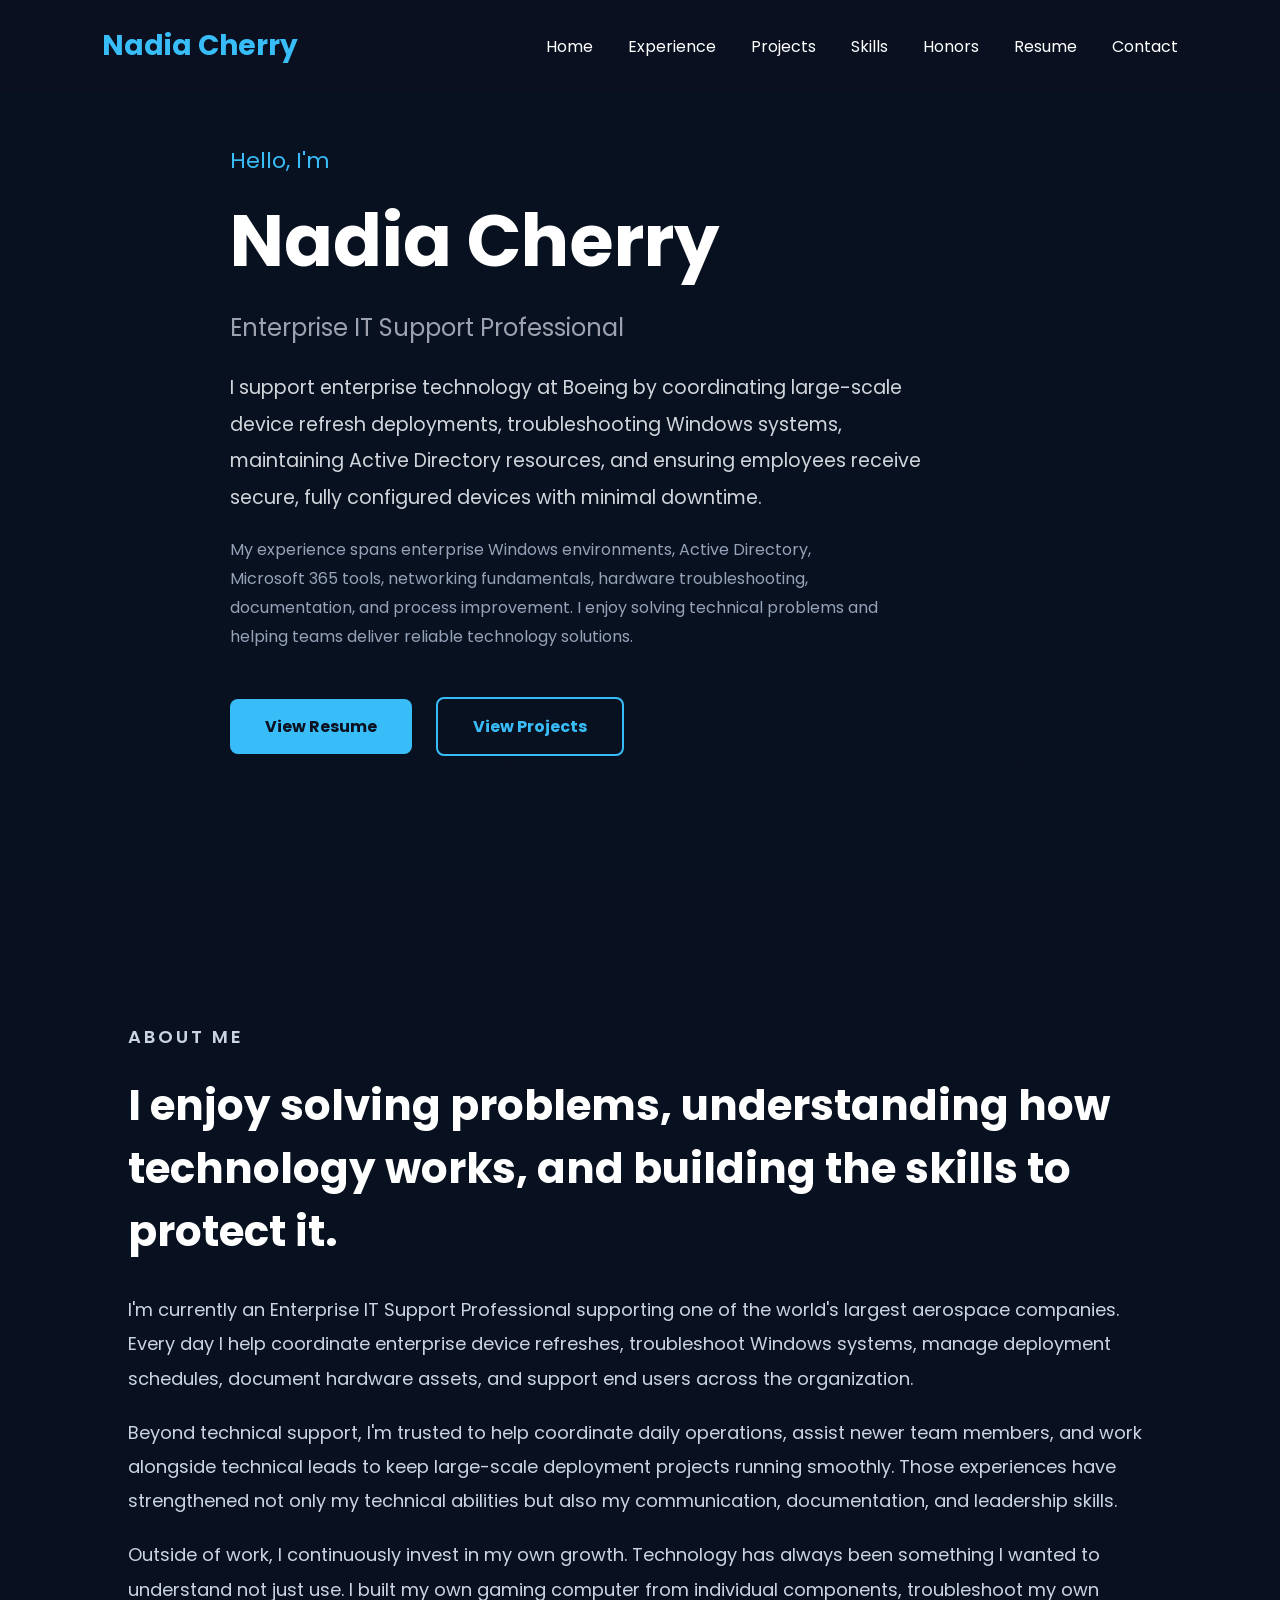
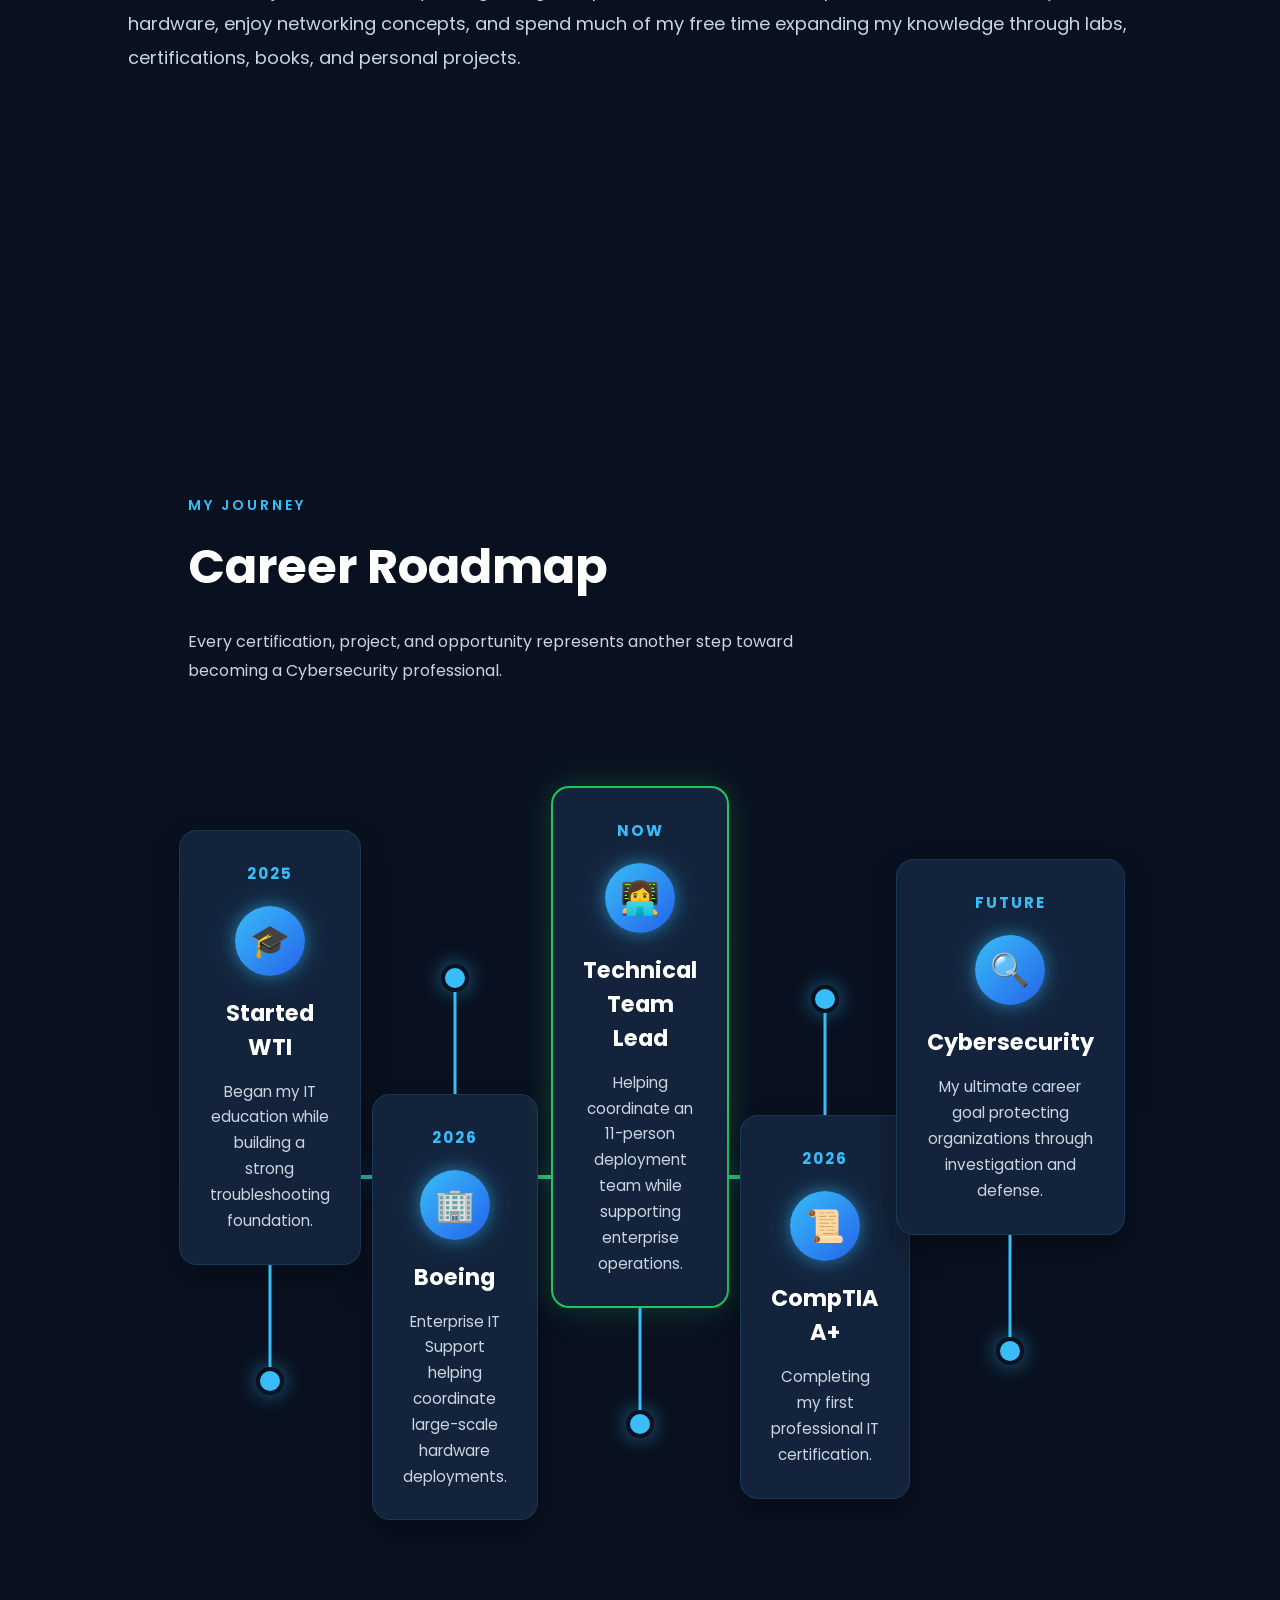
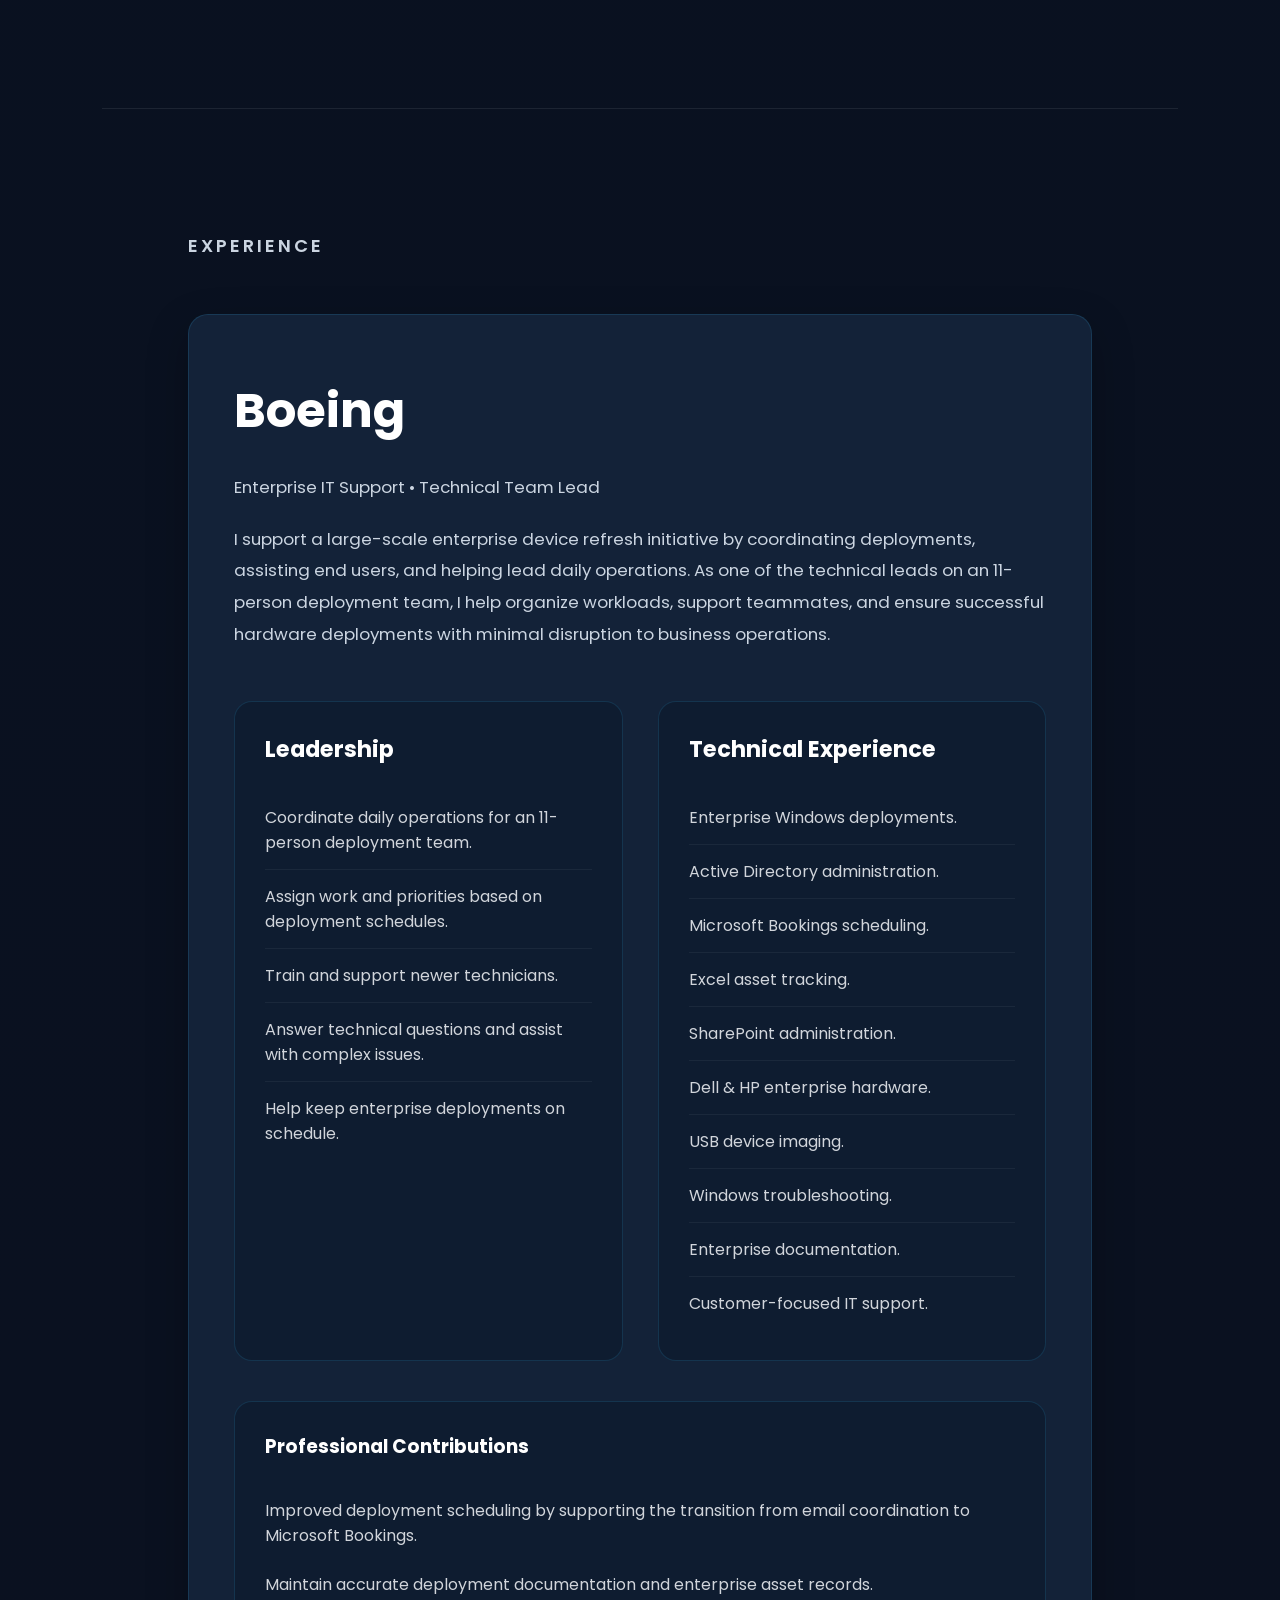
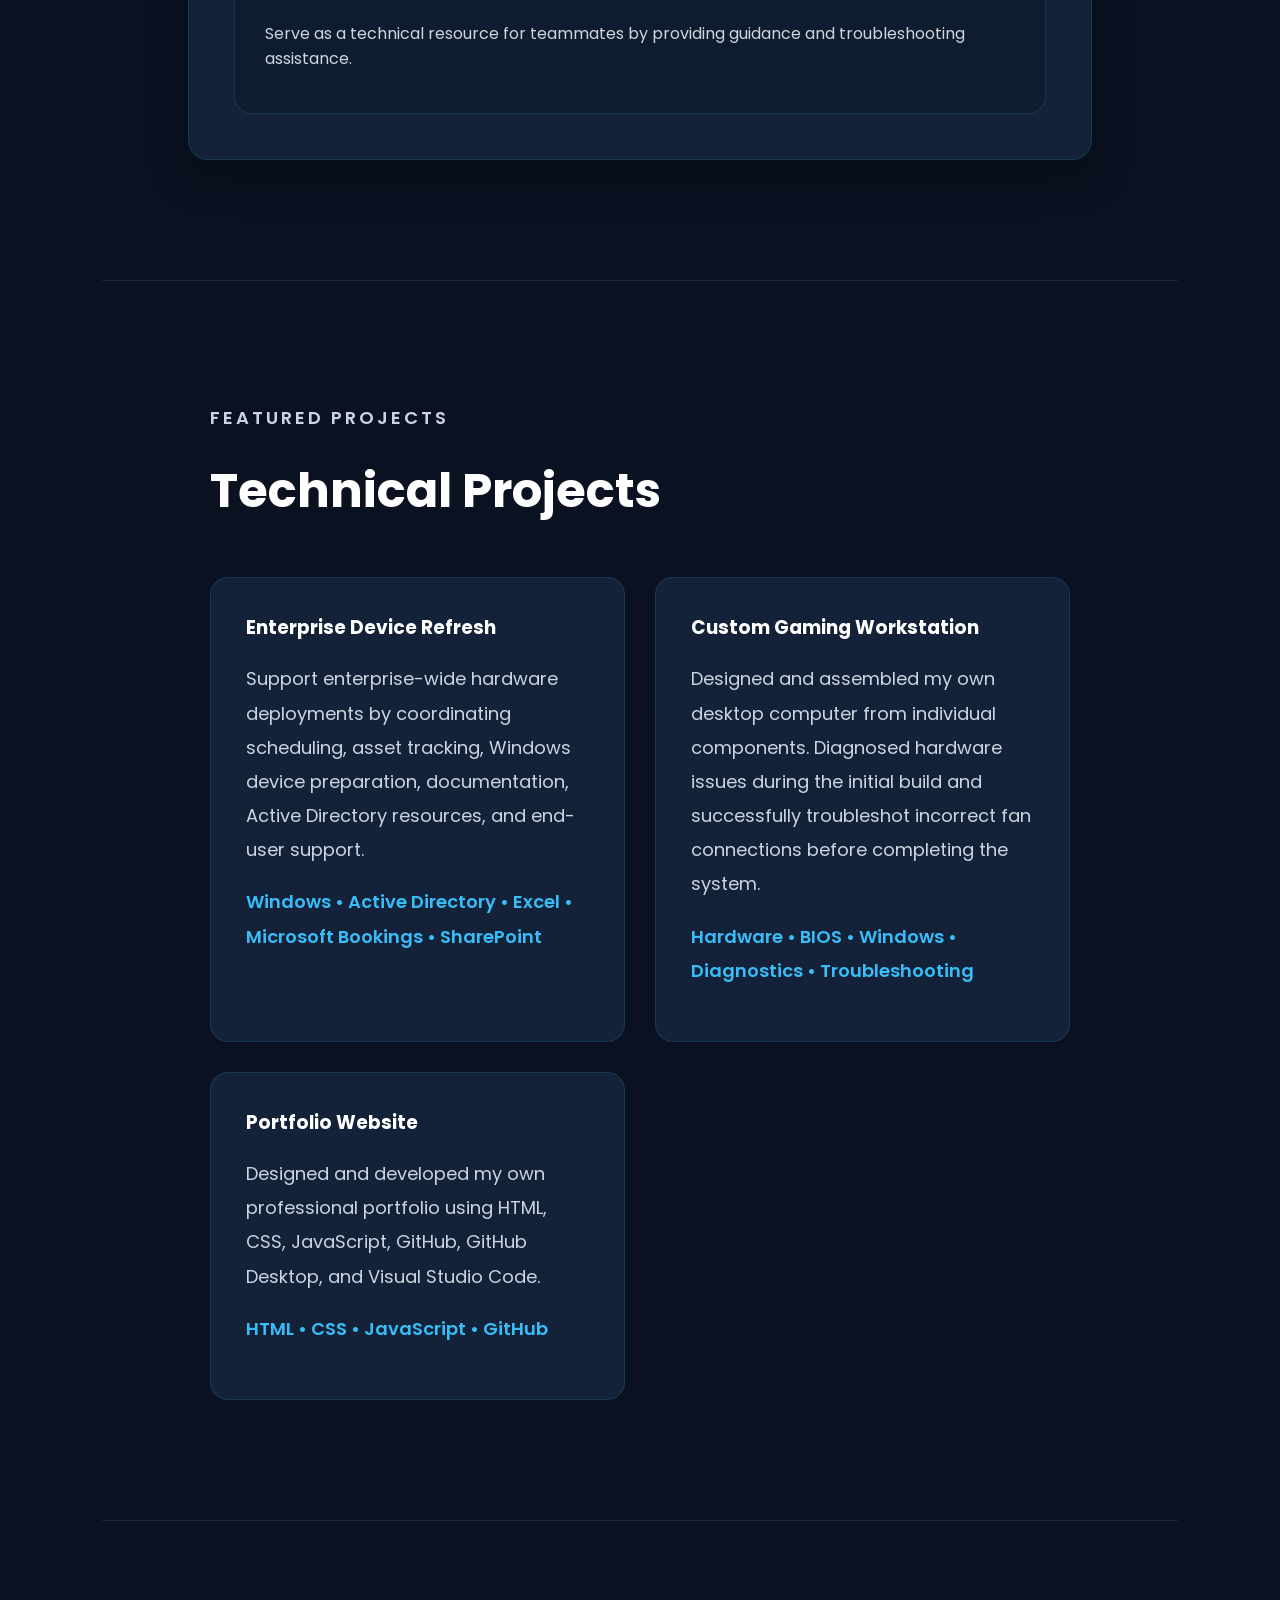
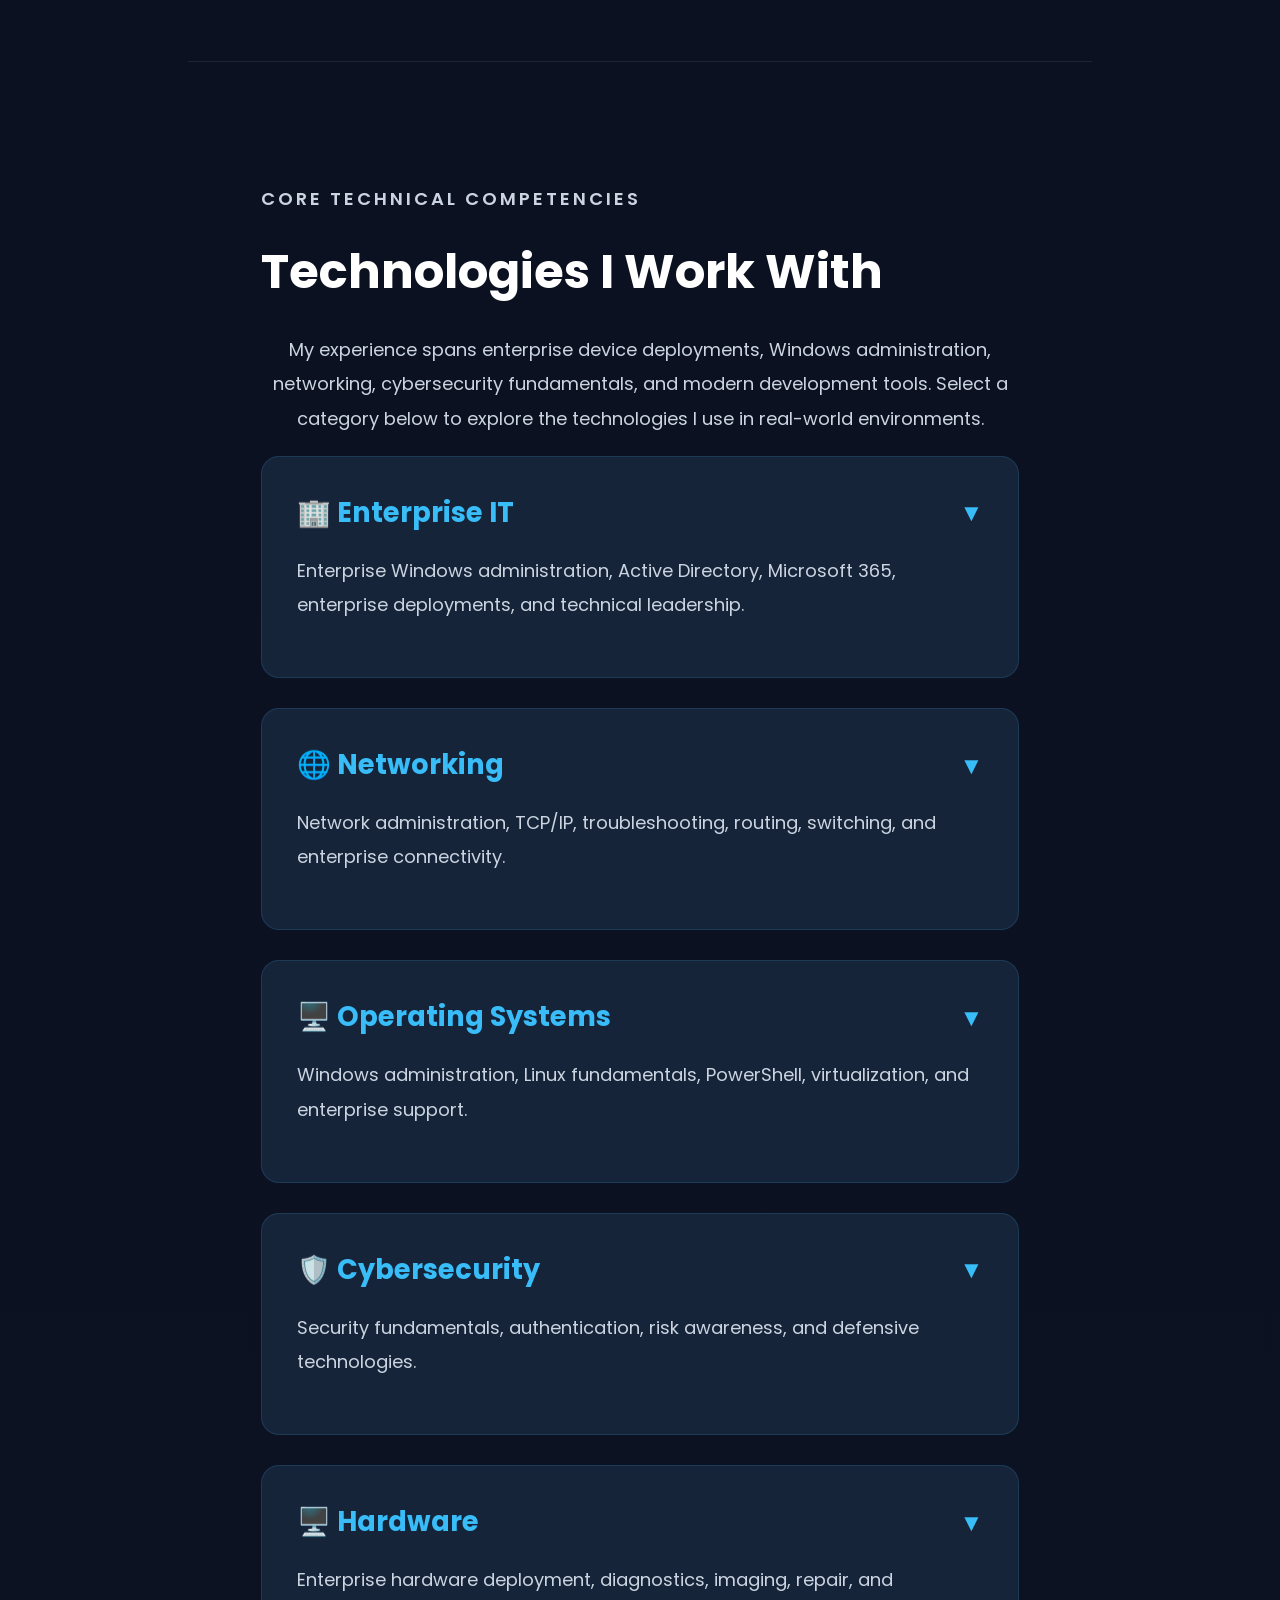
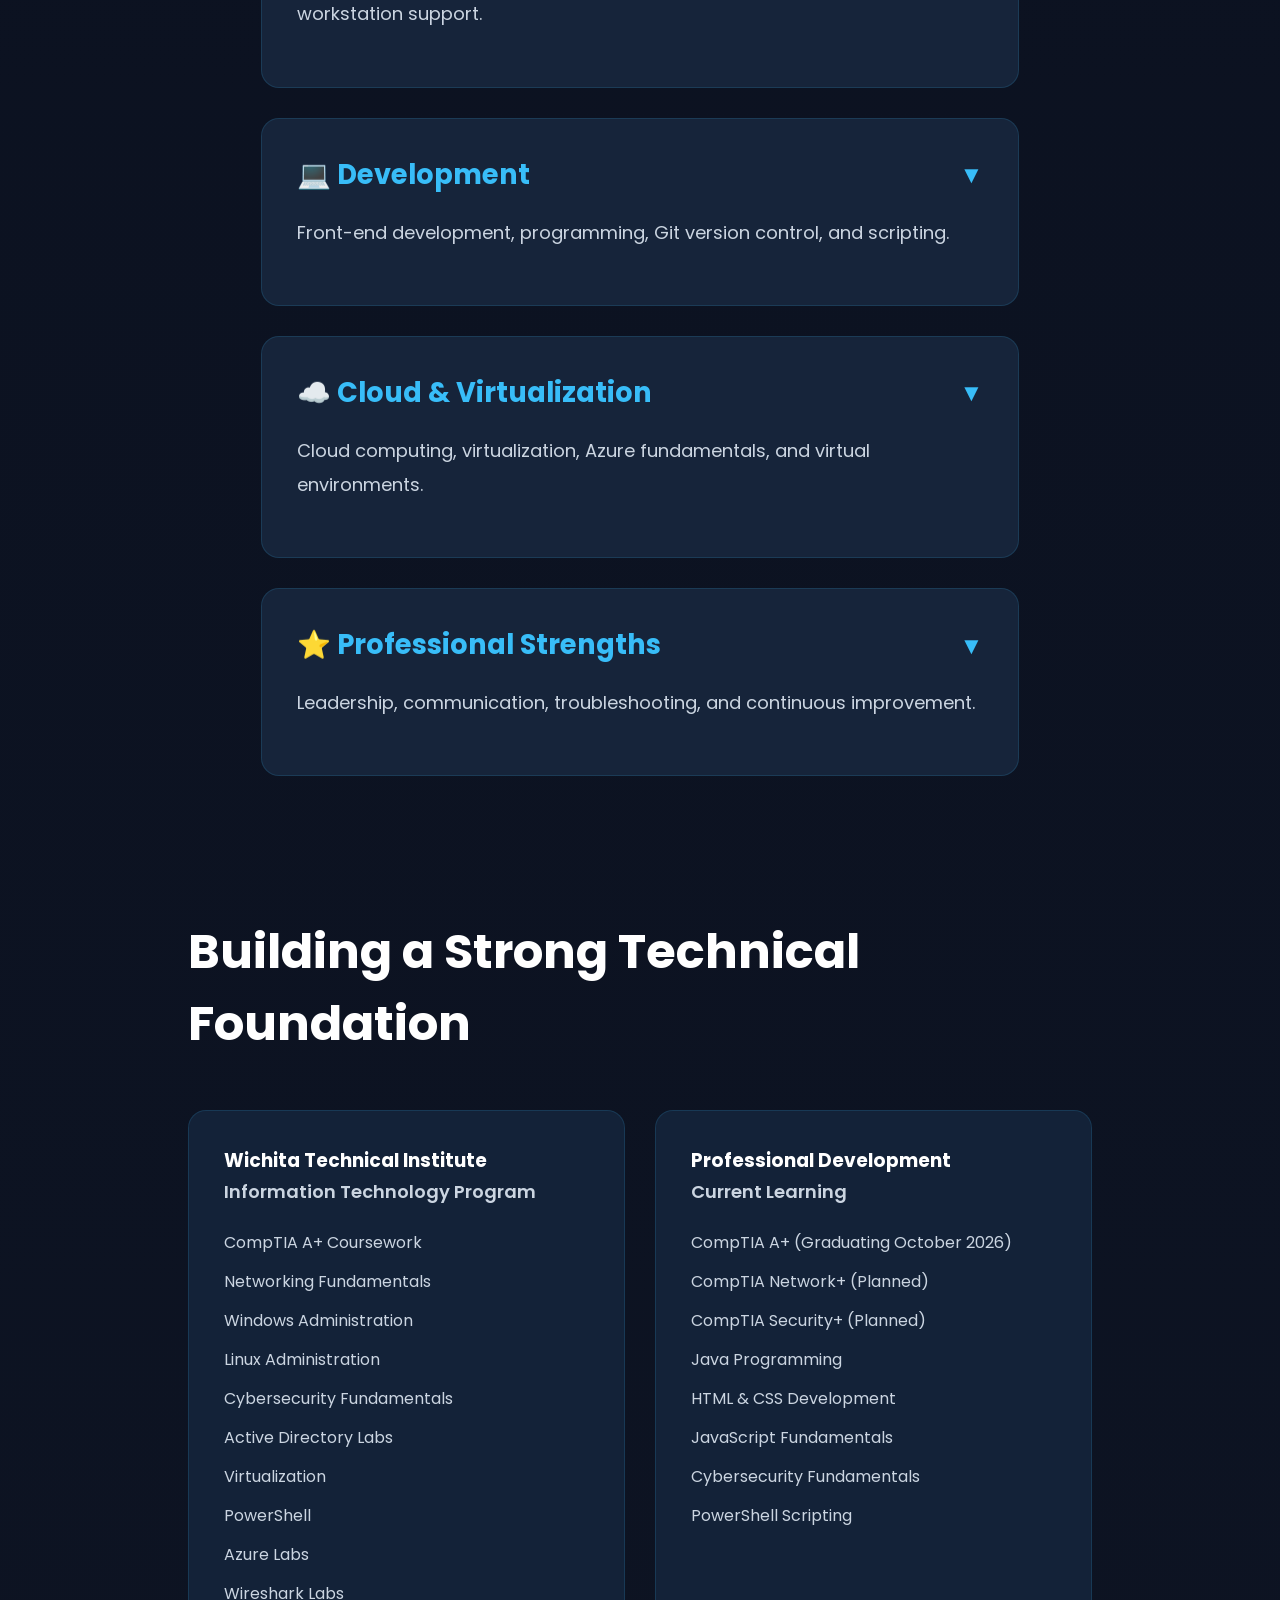
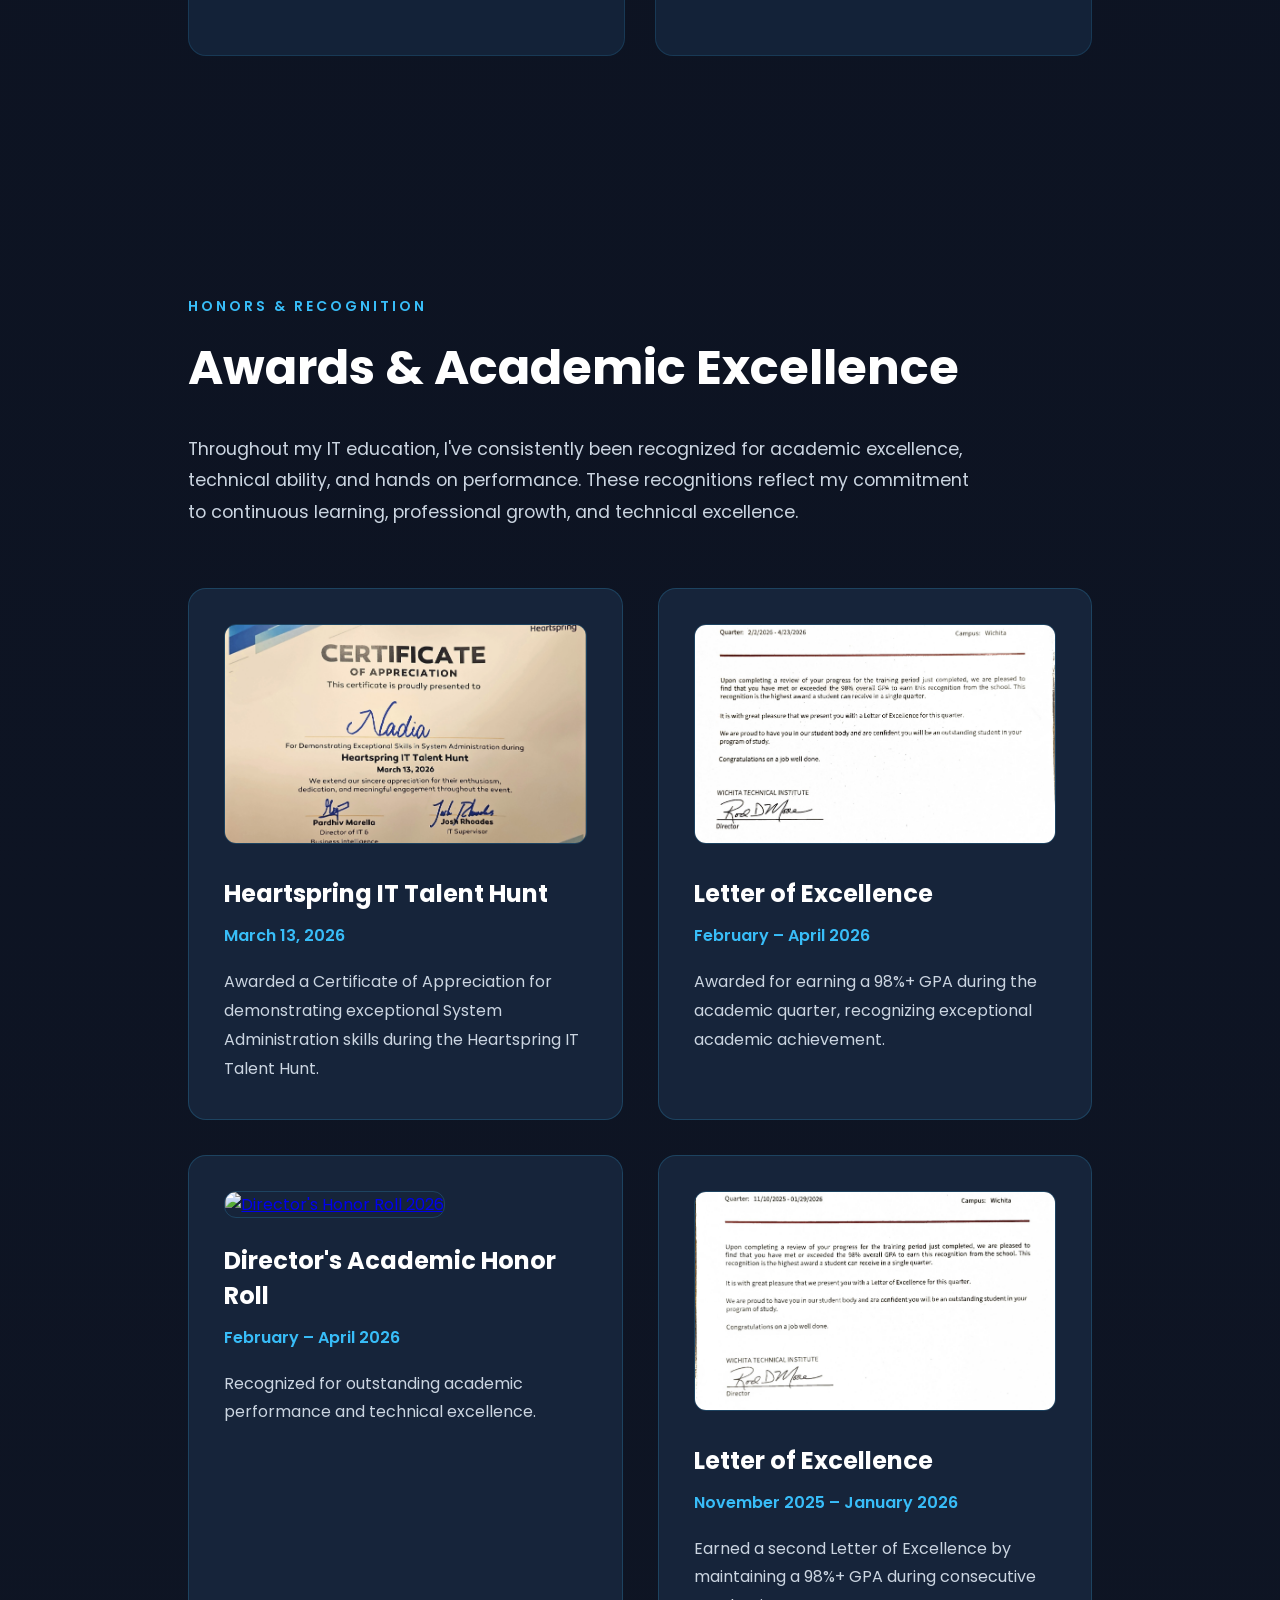
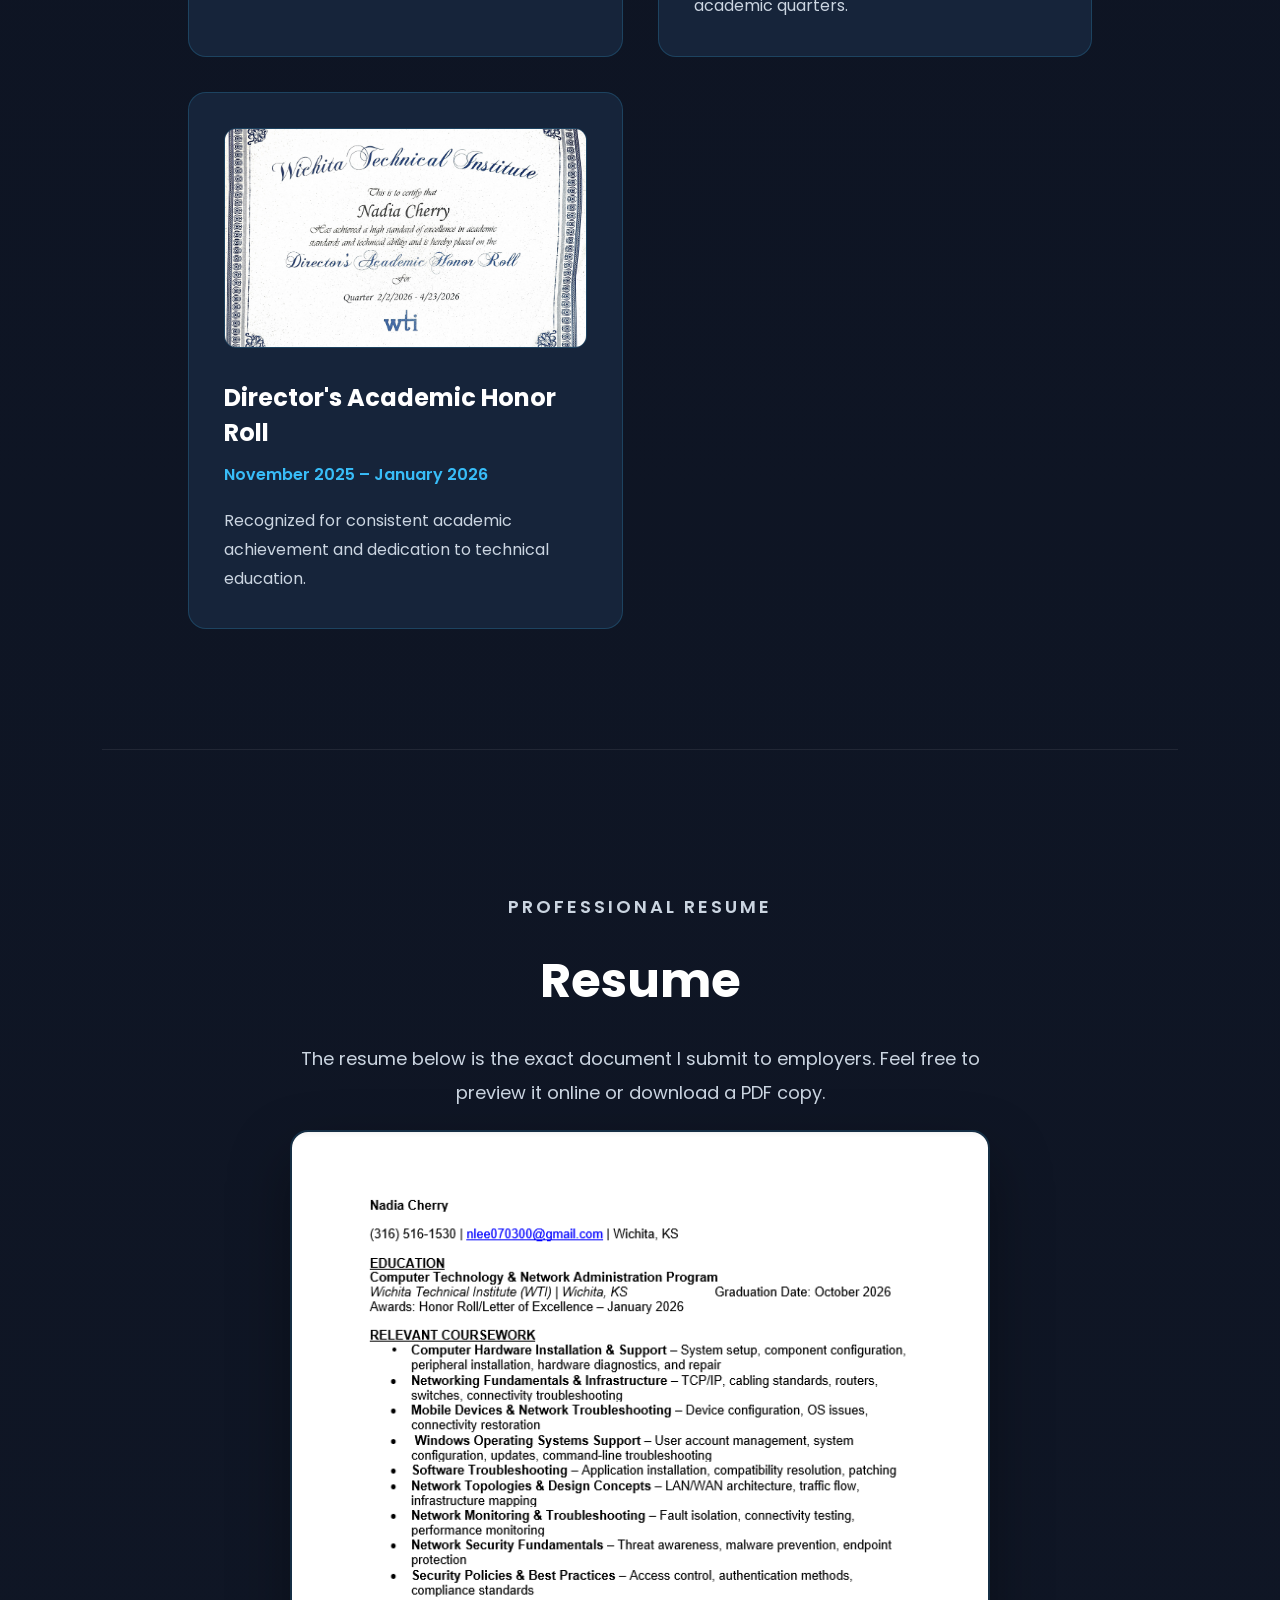
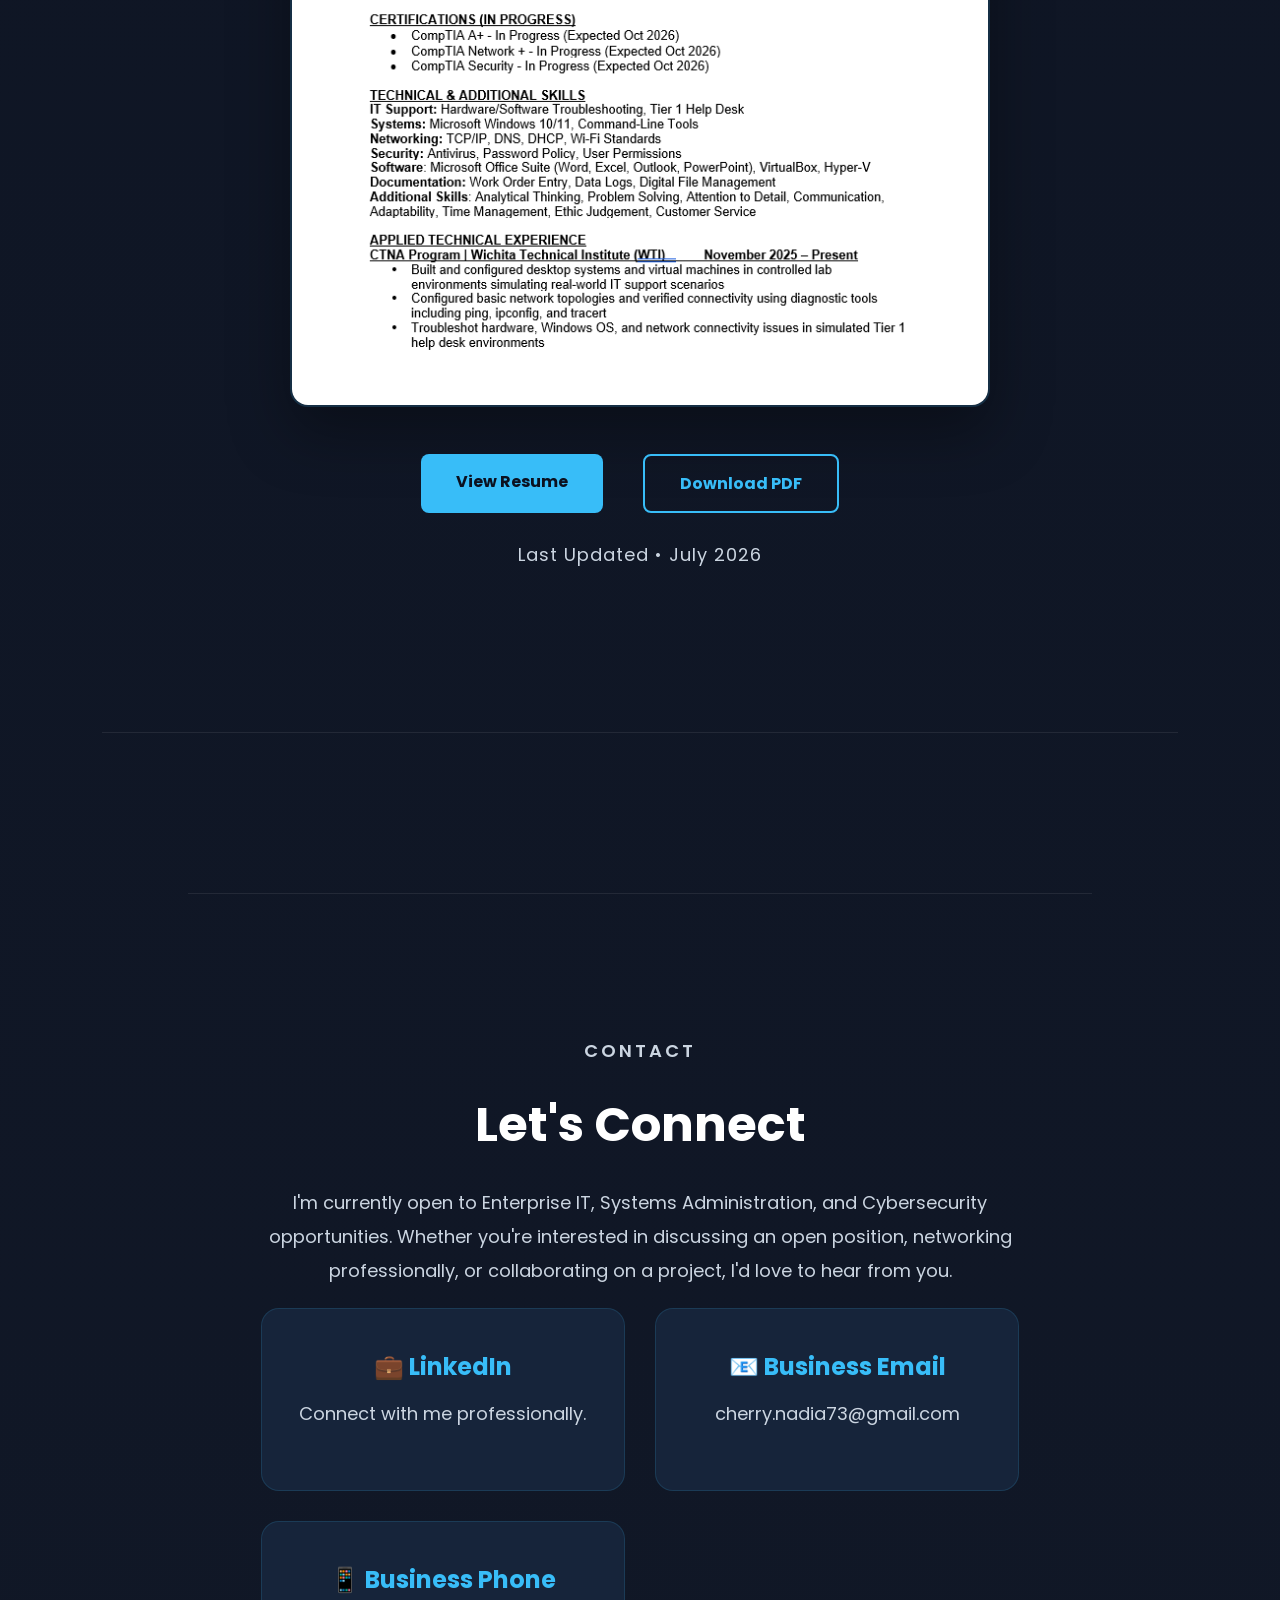
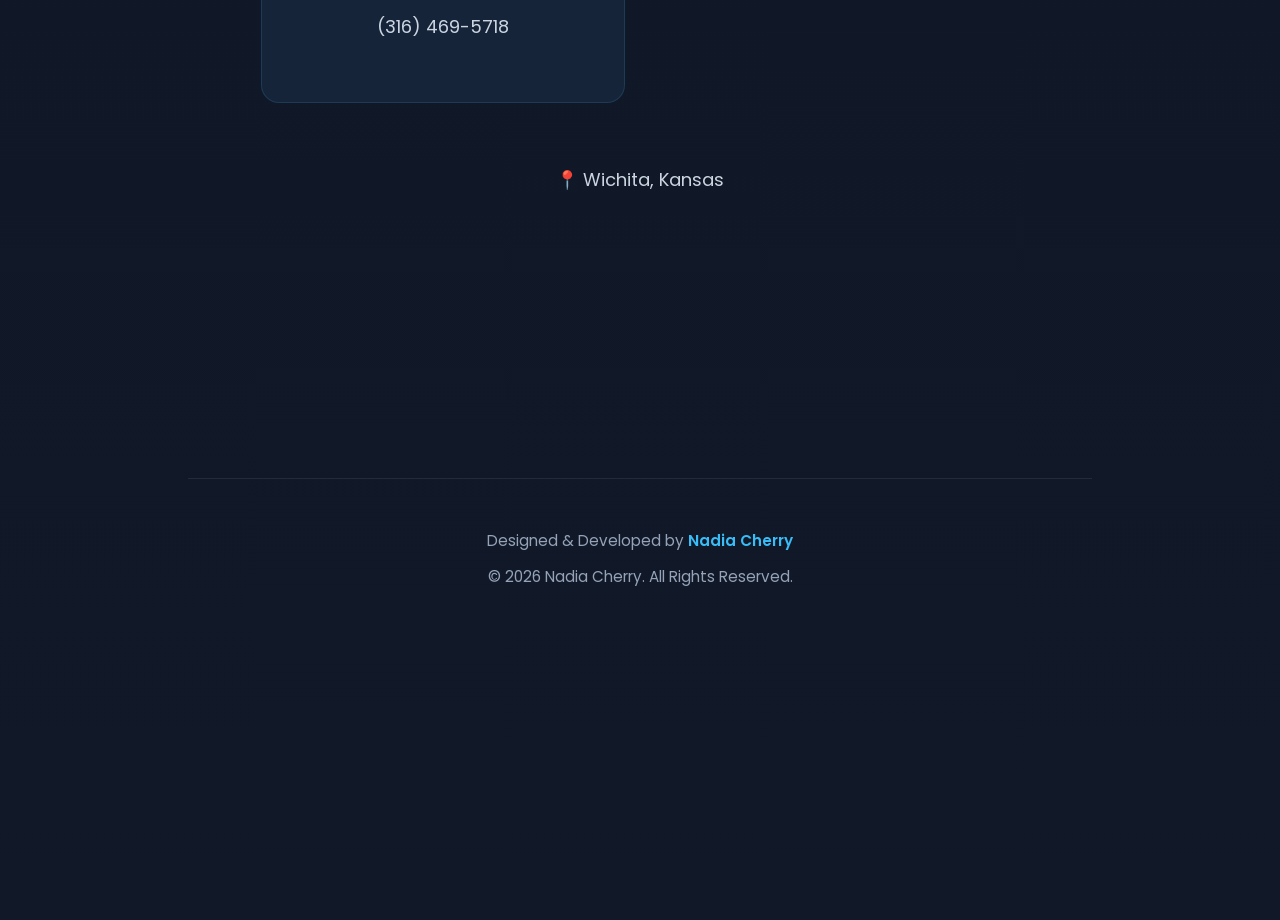
==== commit 26d4817d: "pages We only created empty pages" ====
--- a/index.html
+++ b/index.html
@@ -30,17 +30,19 @@
 
 <ul class="nav-links">
 
-<li><a href="#about">About</a></li>
-
-<li><a href="#experience">Experience</a></li>
-
-<li><a href="#projects">Projects</a></li>
-
-<li><a href="#skills">Skills</a></li>
-
-<li><a href="#resume">Resume</a></li>
-
-<li><a href="#contact">Contact</a></li>
+    <li><a href="index.html">Home</a></li>
+
+    <li><a href="experience.html">Experience</a></li>
+
+    <li><a href="projects.html">Projects</a></li>
+
+    <li><a href="skills.html">Skills</a></li>
+
+    <li><a href="honors.html">Honors</a></li>
+
+    <li><a href="resume.html">Resume</a></li>
+
+    <li><a href="#contact">Contact</a></li>
 
 </ul>
 
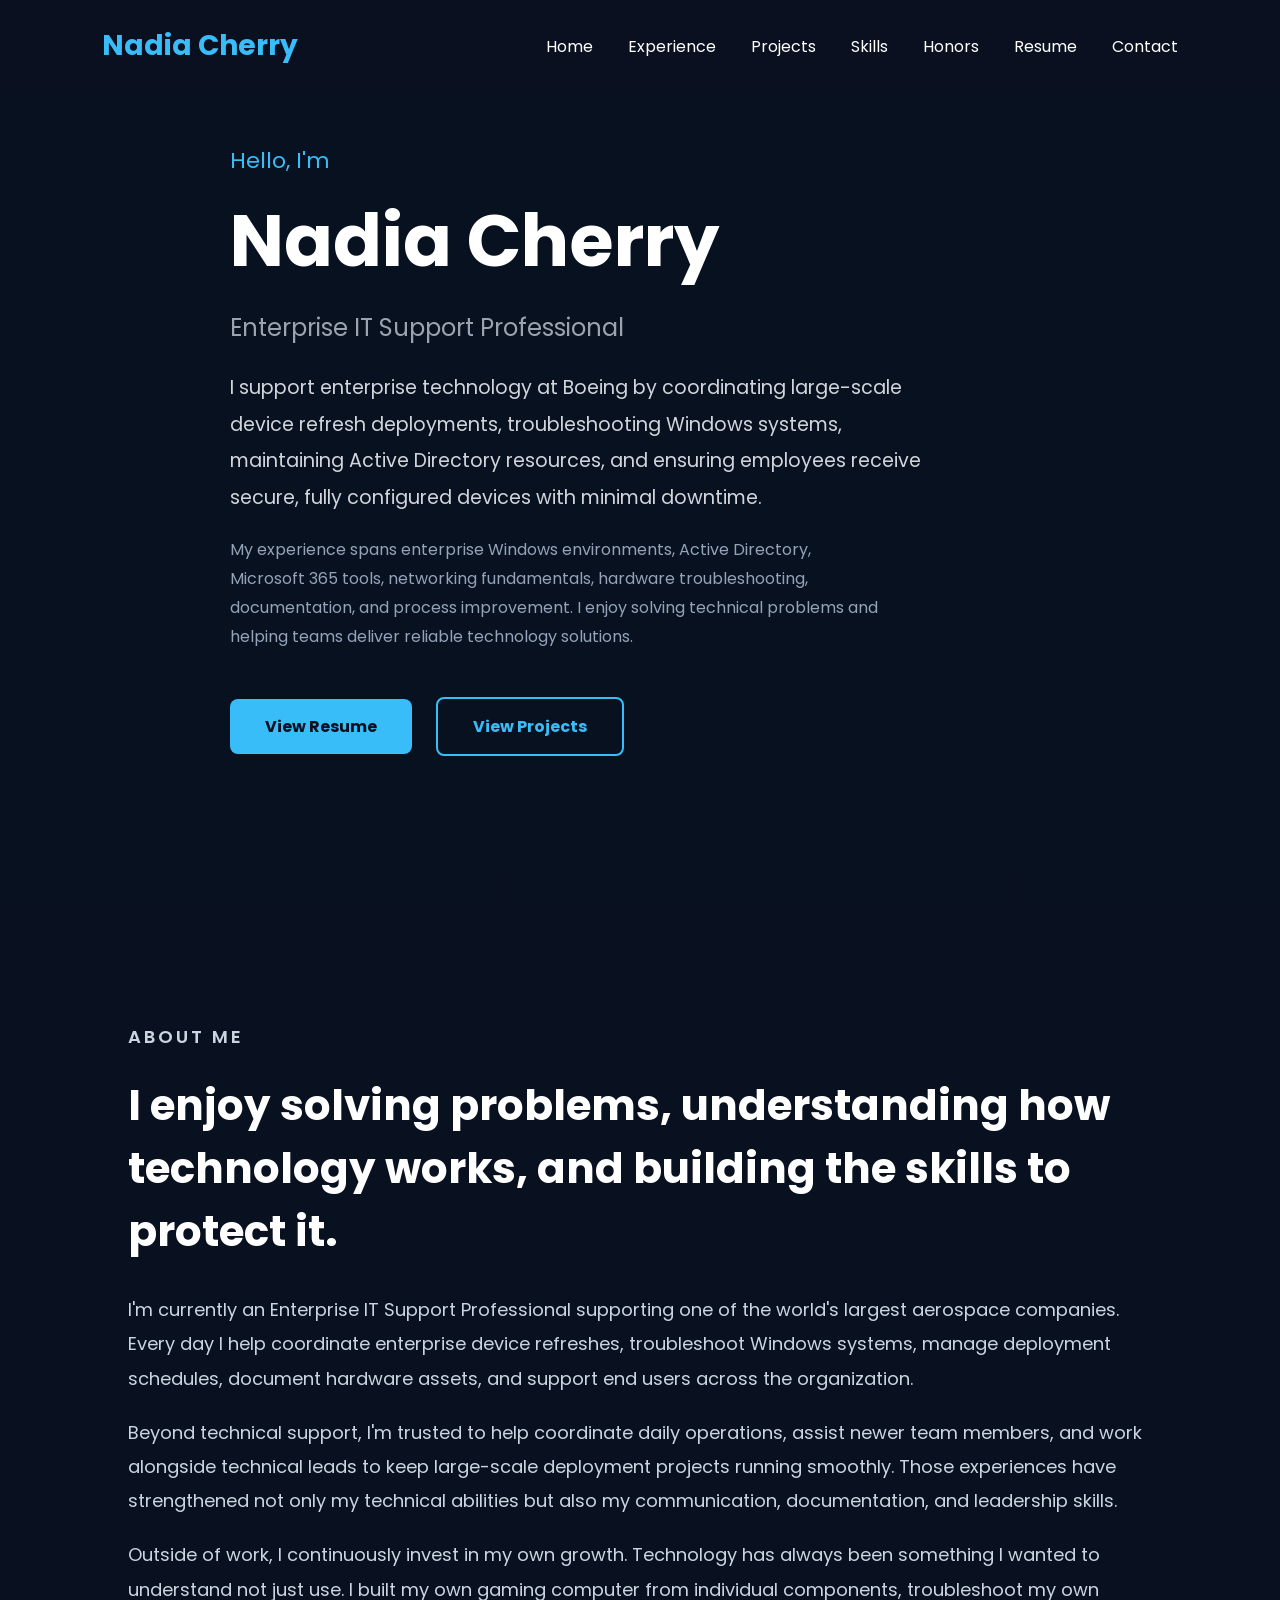
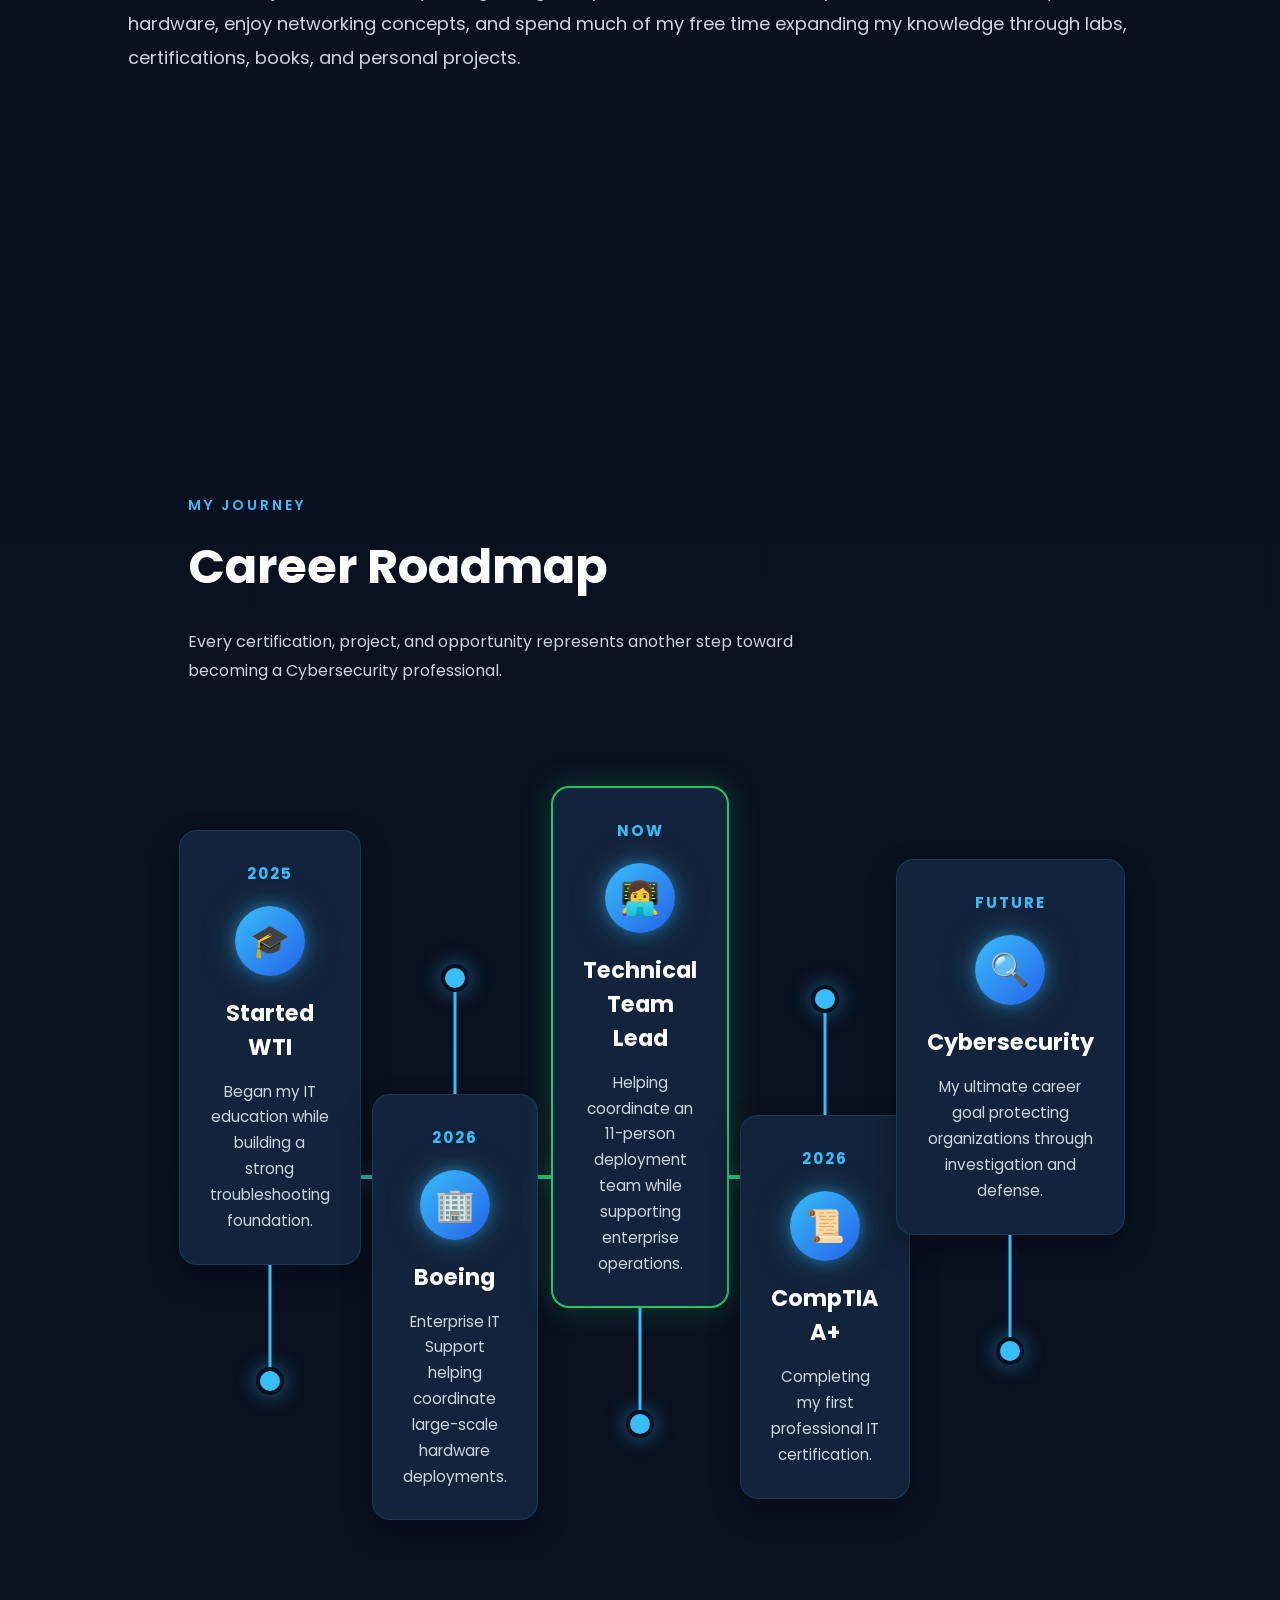
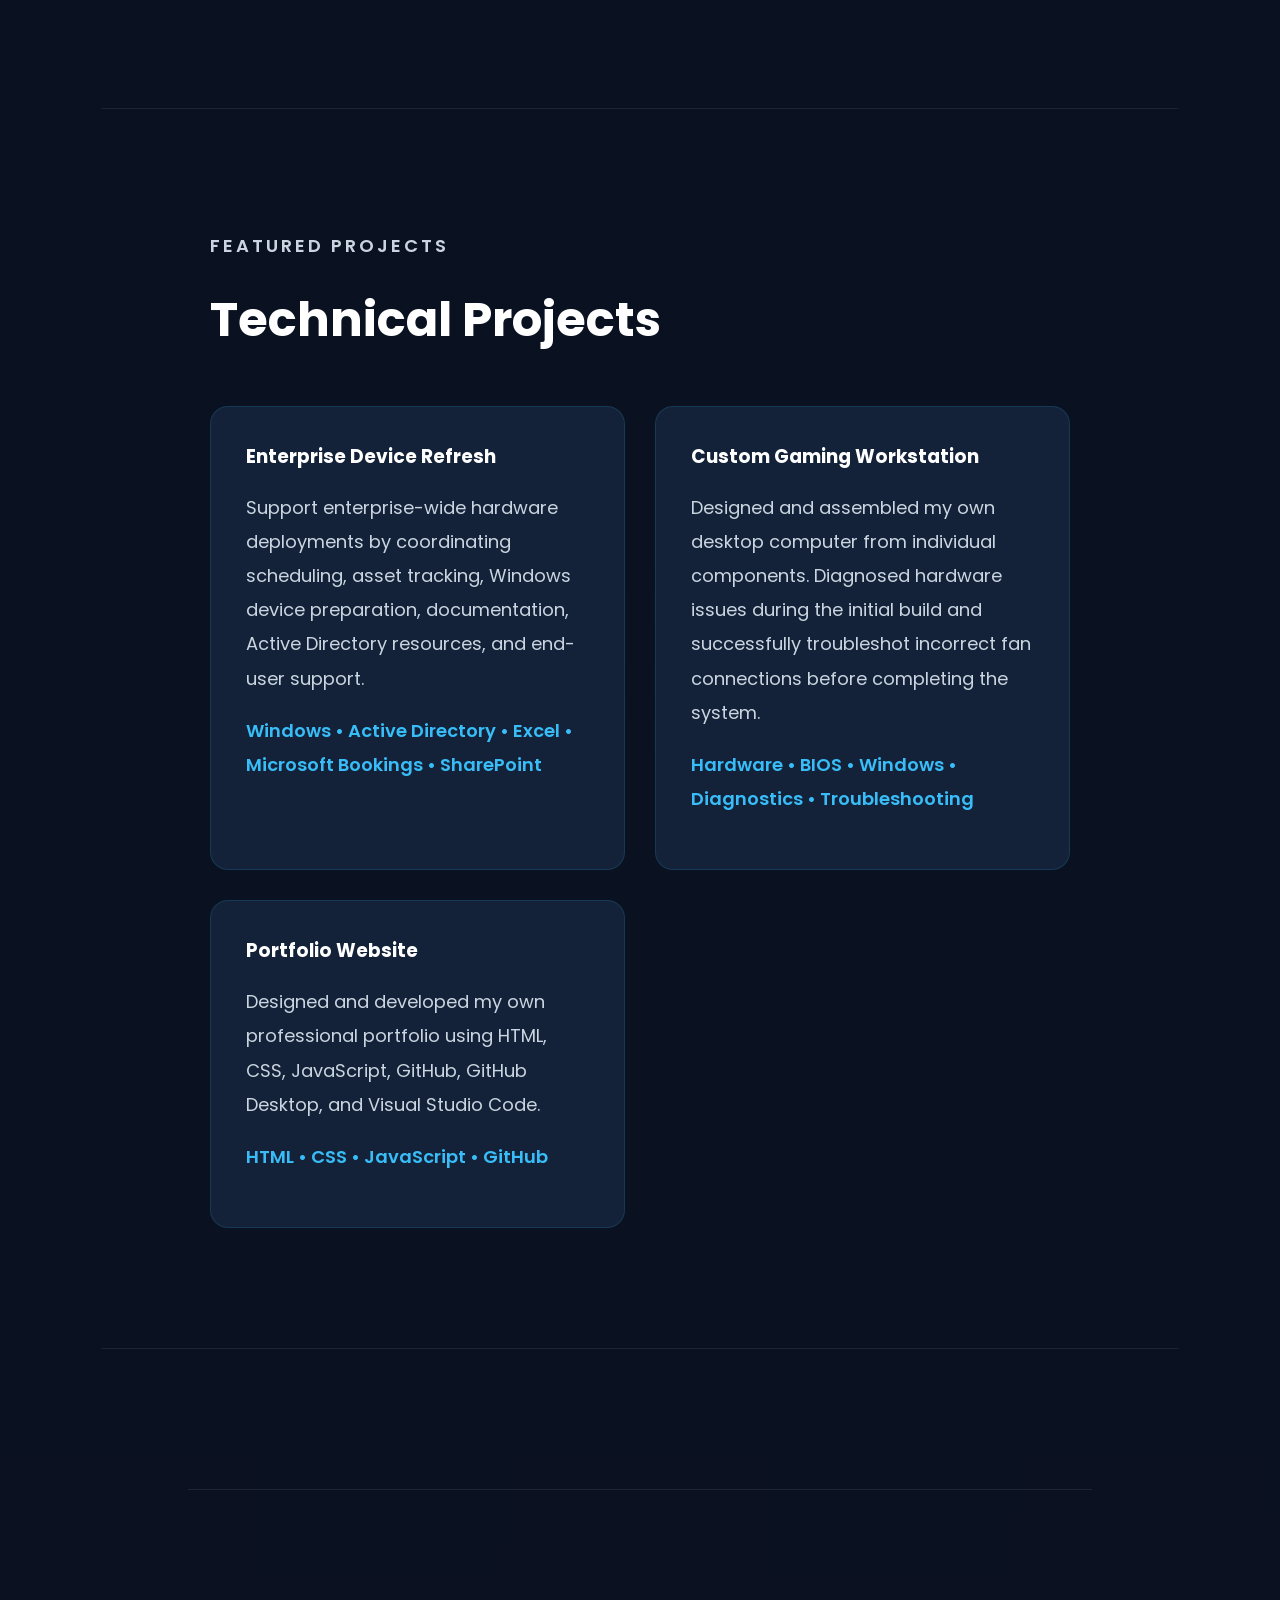
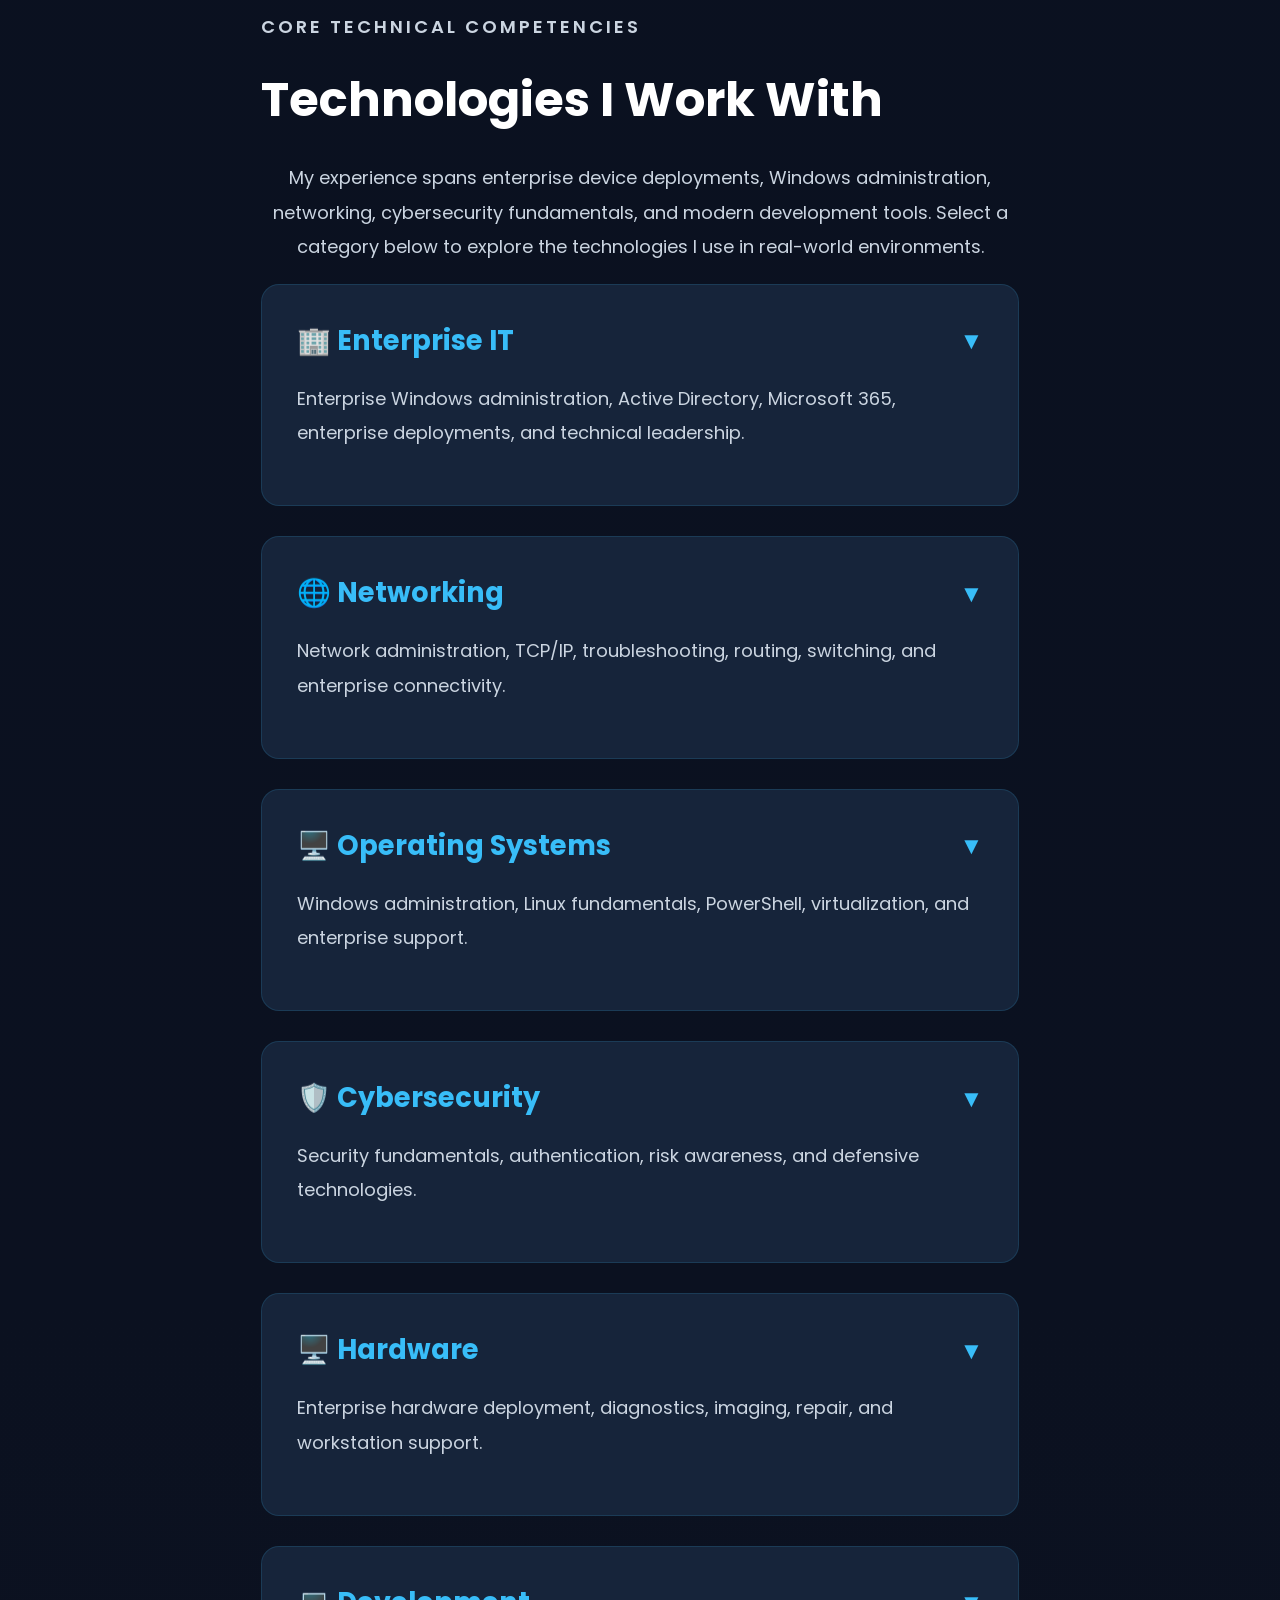
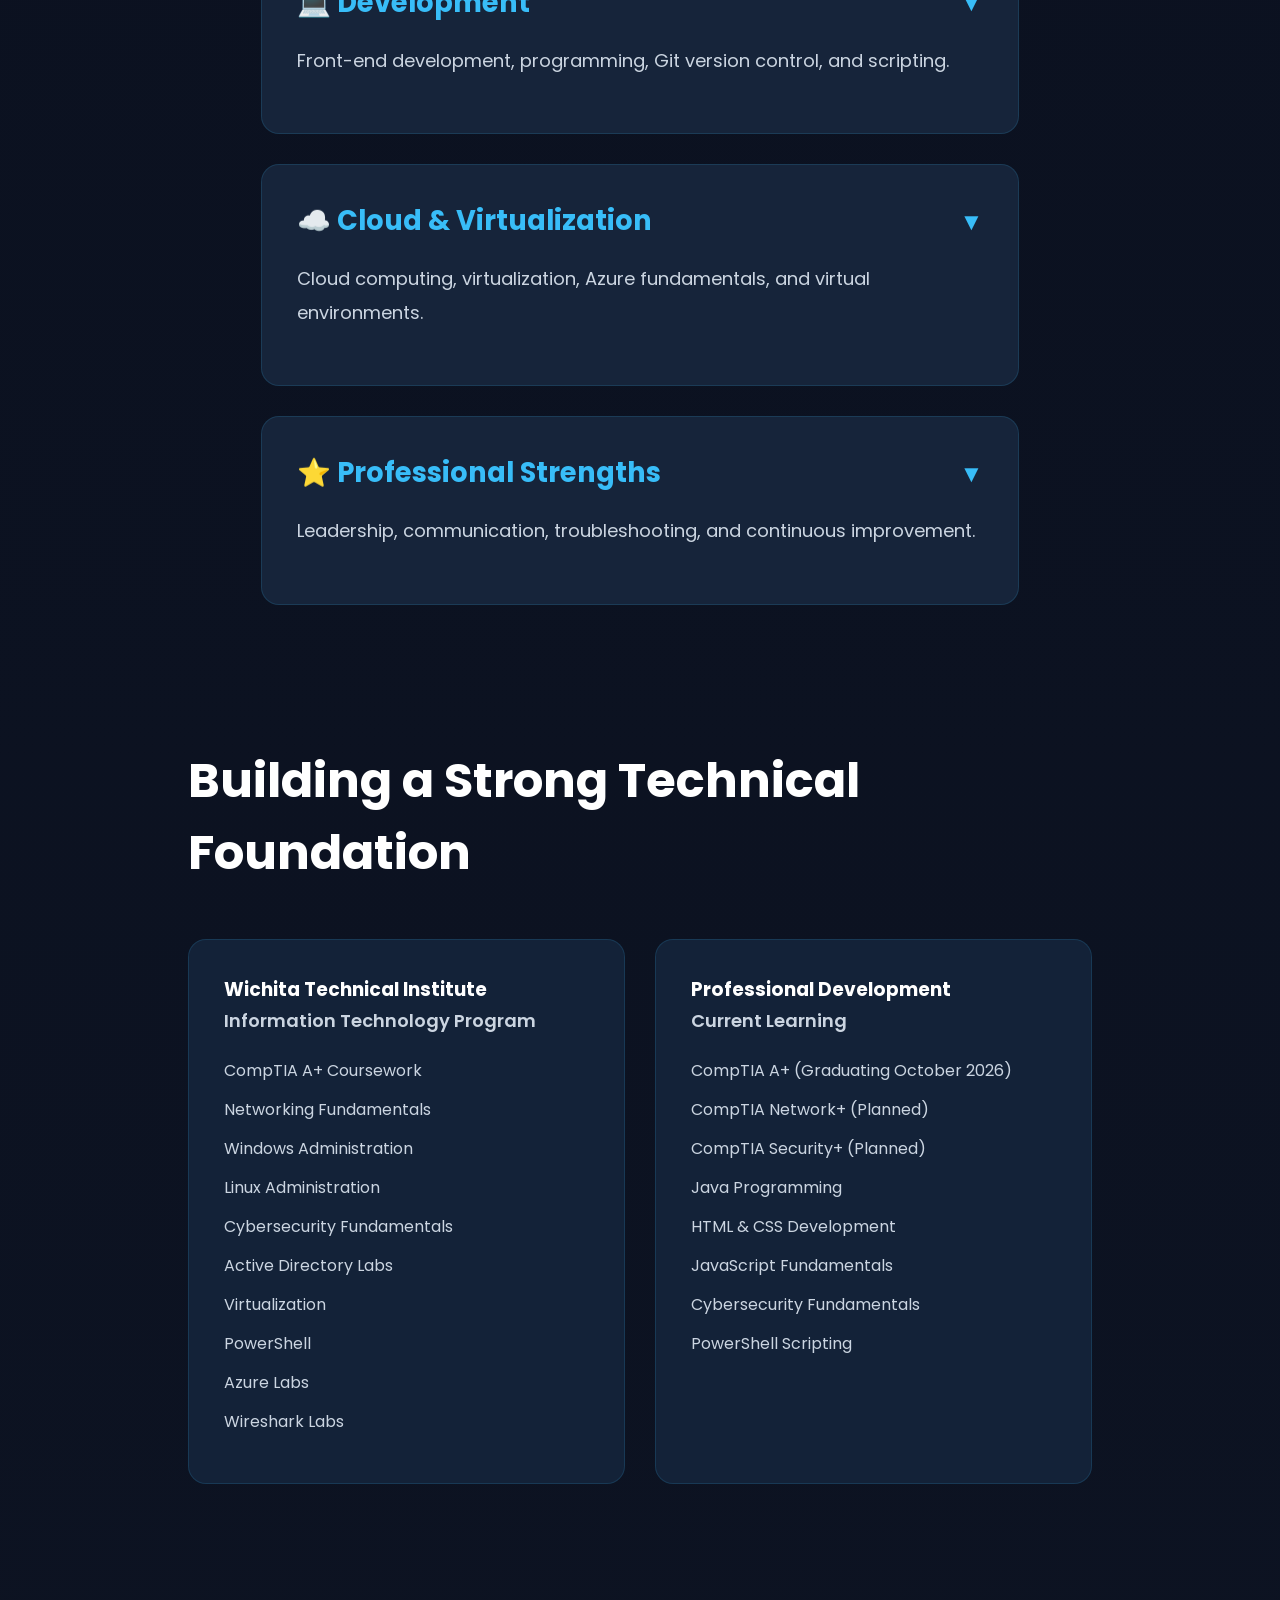
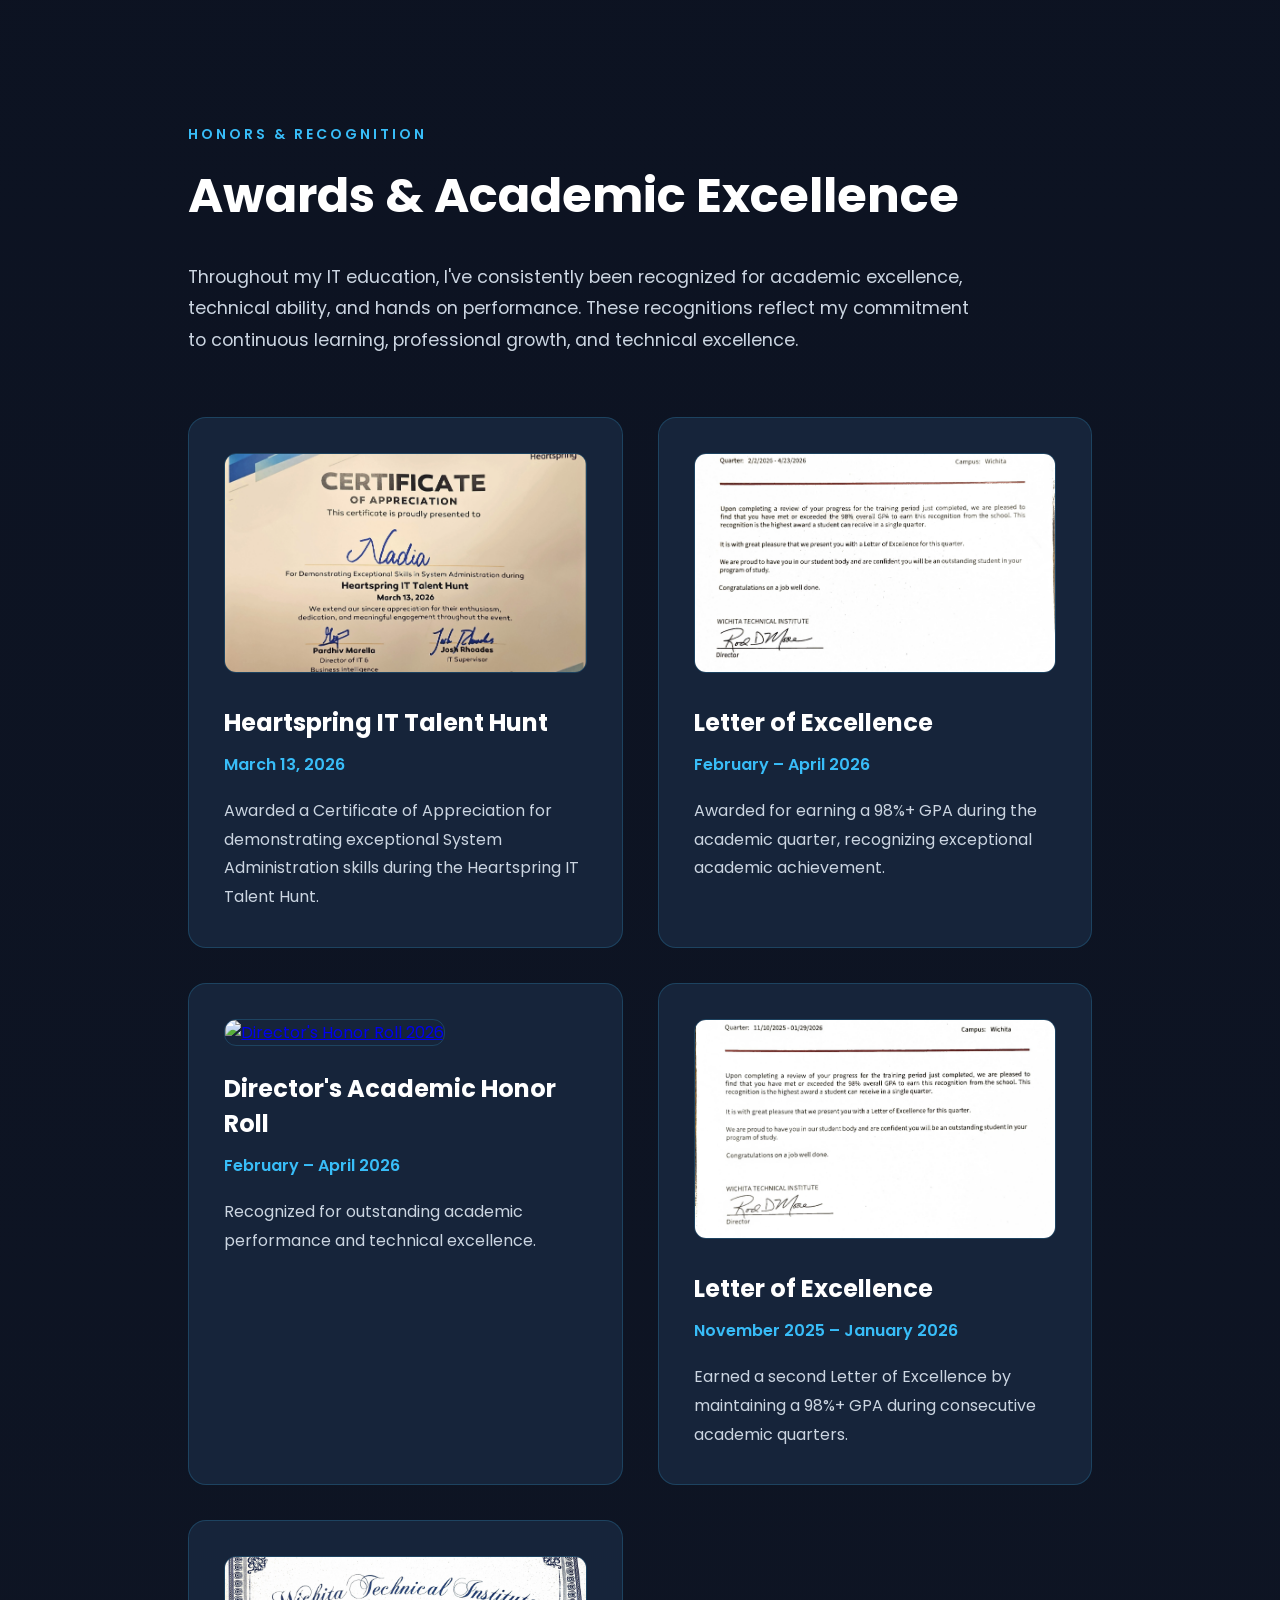
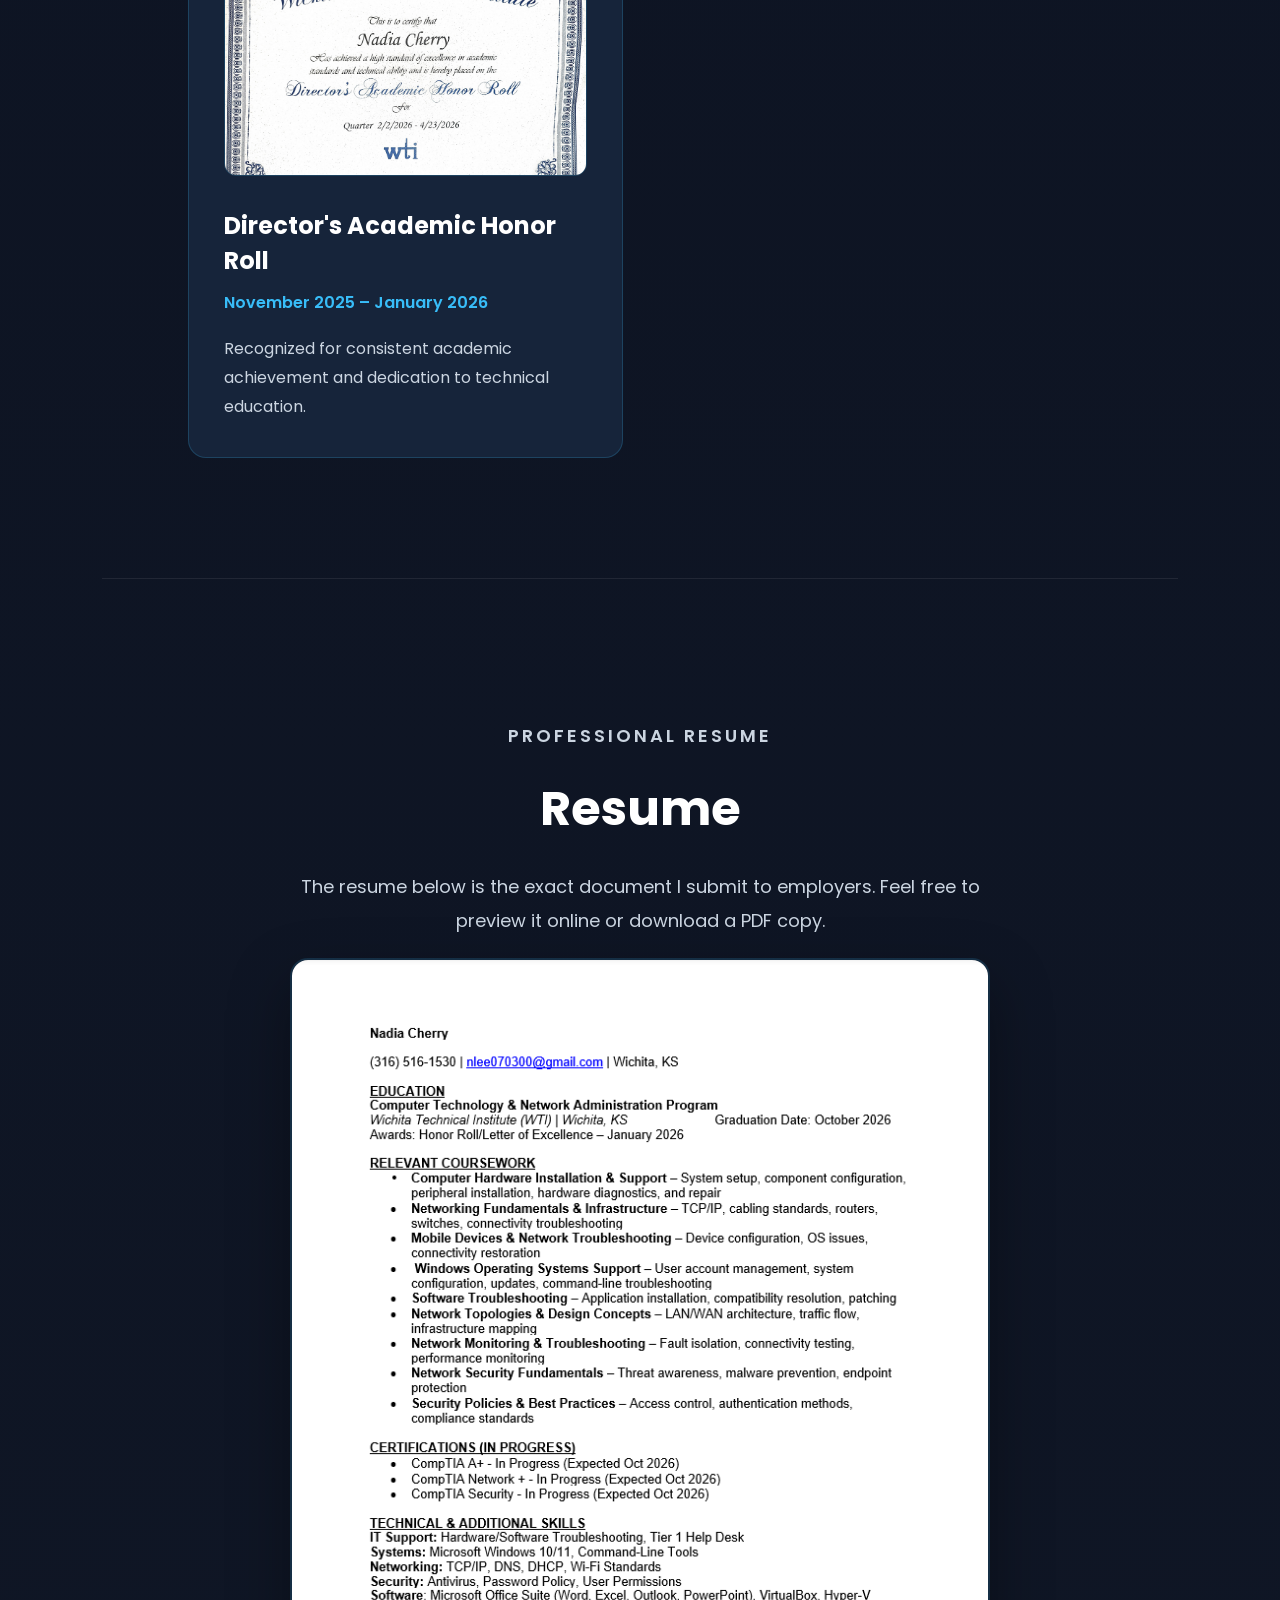
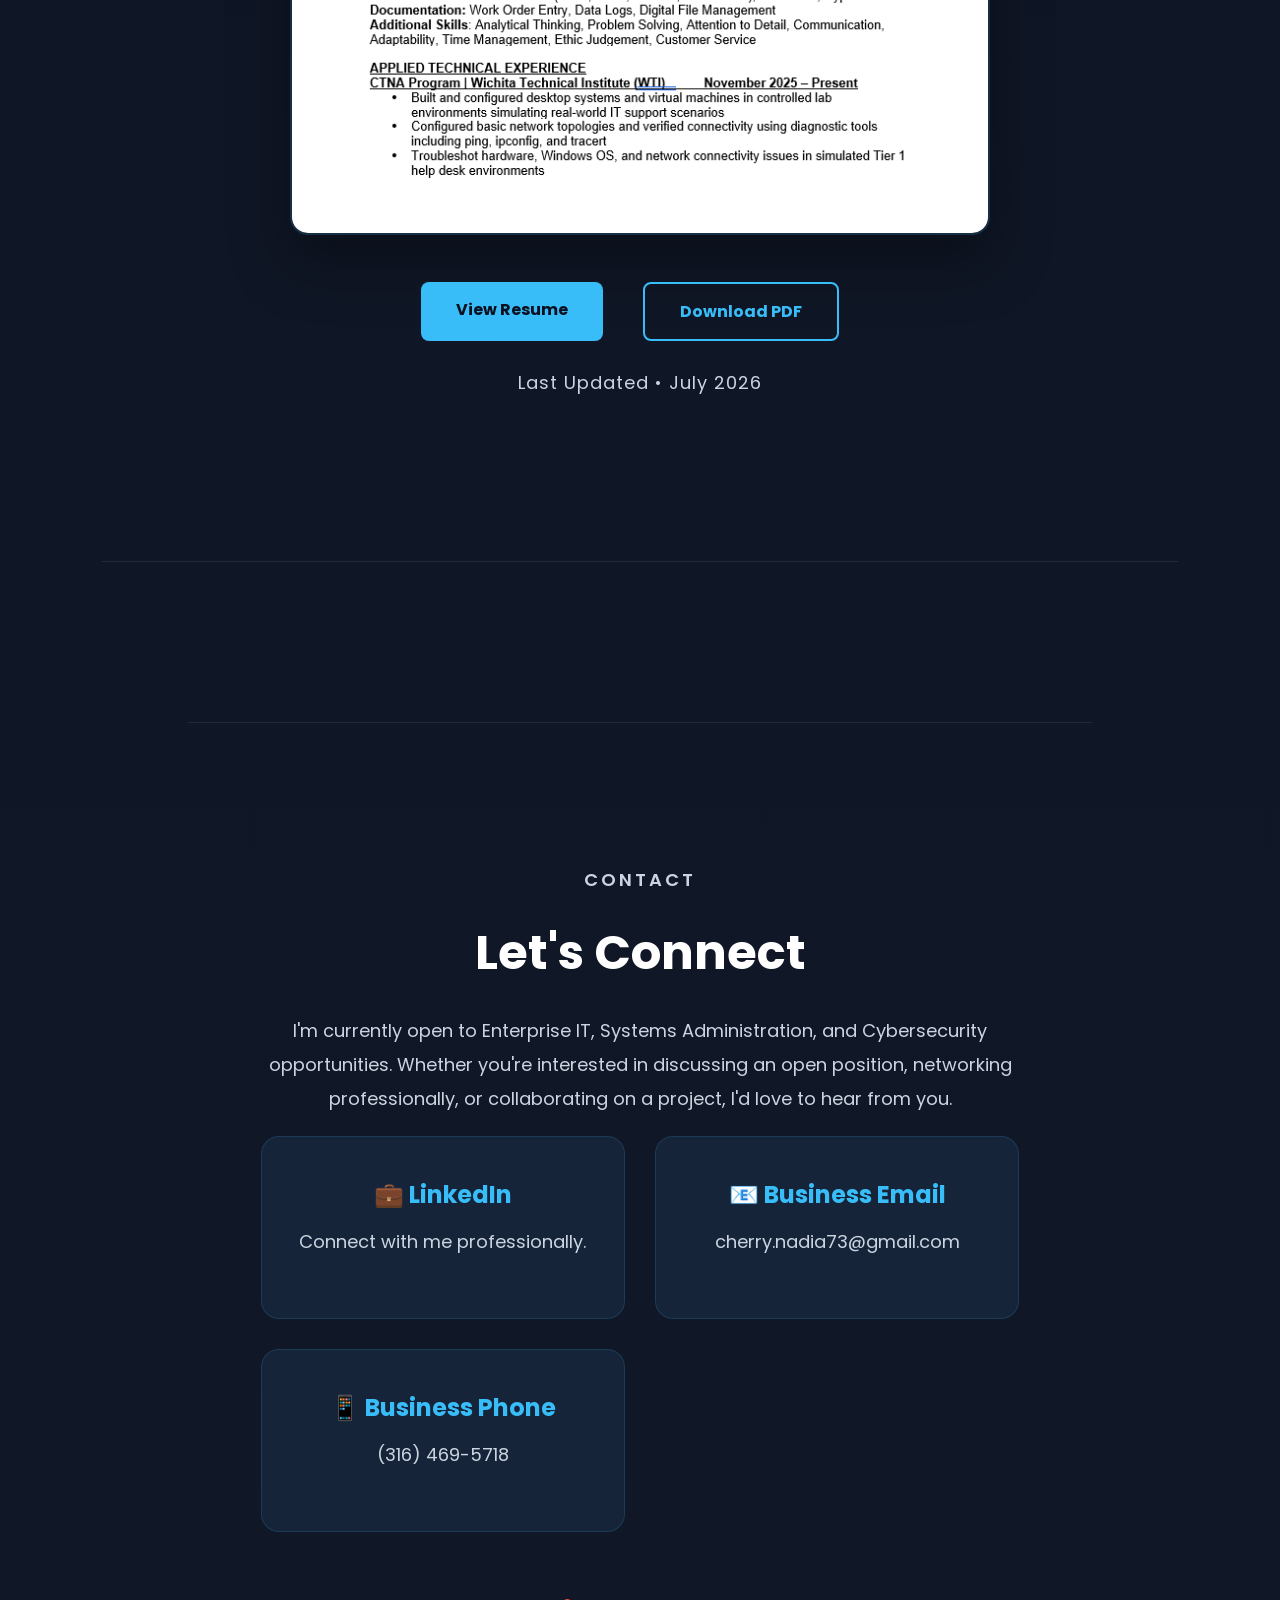
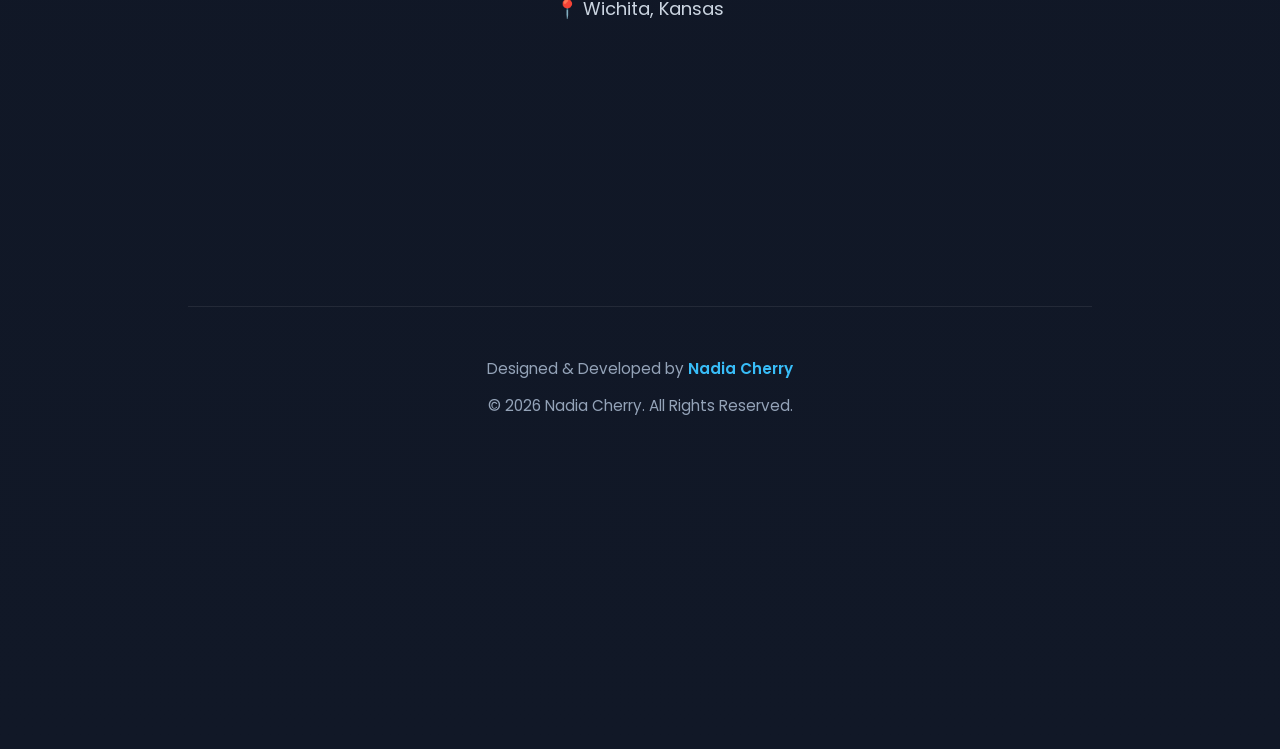
==== commit 5ba1f592: "removed experience from index html" ====
--- a/index.html
+++ b/index.html
@@ -251,115 +251,6 @@
     </div>
 
 </section>
-
-<!-- ==========================
-     EXPERIENCE
-========================== -->
-
-<section id="experience" class="experience">
-
-<div class="container">
-
-<p class="section-title">
-EXPERIENCE
-</p>
-
-<div class="experience-card">
-
-<h2 class="company">
-Boeing
-</h2>
-
-<p class="job-title">
-Enterprise IT Support • Technical Team Lead
-</p>
-
-<p>
-I support a large-scale enterprise device refresh initiative by coordinating deployments, assisting end users, and helping lead daily operations. As one of the technical leads on an 11-person deployment team, I help organize workloads, support teammates, and ensure successful hardware deployments with minimal disruption to business operations.
-</p>
-
-<div class="experience-grid">
-
-<div class="info-card">
-
-<h3>
-Leadership
-</h3>
-
-<ul>
-
-<li>Coordinate daily operations for an 11-person deployment team.</li>
-
-<li>Assign work and priorities based on deployment schedules.</li>
-
-<li>Train and support newer technicians.</li>
-
-<li>Answer technical questions and assist with complex issues.</li>
-
-<li>Help keep enterprise deployments on schedule.</li>
-
-</ul>
-
-</div>
-
-<div class="info-card">
-
-<h3>
-Technical Experience
-</h3>
-
-<ul>
-
-<li>Enterprise Windows deployments.</li>
-
-<li>Active Directory administration.</li>
-
-<li>Microsoft Bookings scheduling.</li>
-
-<li>Excel asset tracking.</li>
-
-<li>SharePoint administration.</li>
-
-<li>Dell & HP enterprise hardware.</li>
-
-<li>USB device imaging.</li>
-
-<li>Windows troubleshooting.</li>
-
-<li>Enterprise documentation.</li>
-
-<li>Customer-focused IT support.</li>
-
-</ul>
-
-</div>
-
-</div>
-
-<div class="contributions">
-
-<h3>
-Professional Contributions
-</h3>
-
-<ul>
-
-<li>Improved deployment scheduling by supporting the transition from email coordination to Microsoft Bookings.</li>
-
-<li>Maintain accurate deployment documentation and enterprise asset records.</li>
-
-<li>Serve as a technical resource for teammates by providing guidance and troubleshooting assistance.</li>
-
-</ul>
-
-</div>
-
-</div>
-
-</div>
-
-</section>
-
 
 <!-- PROJECTS -->
 
